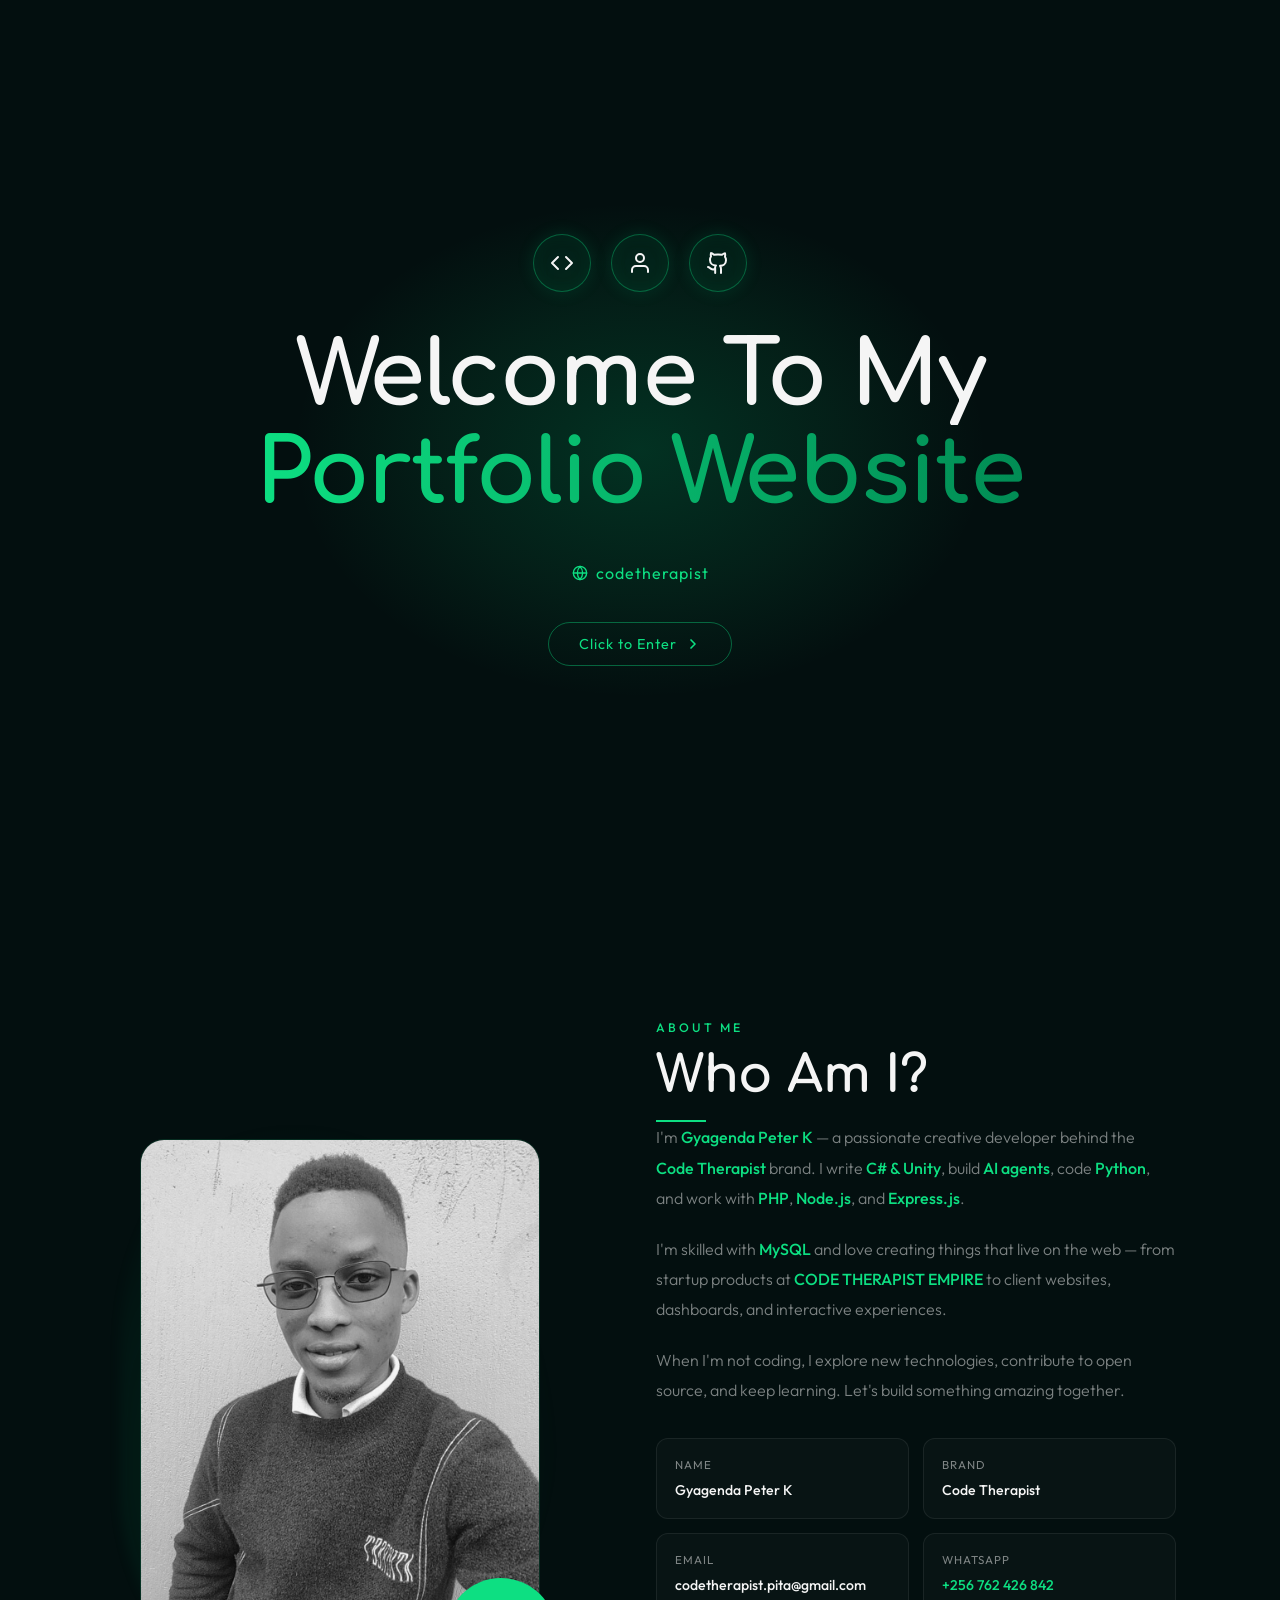
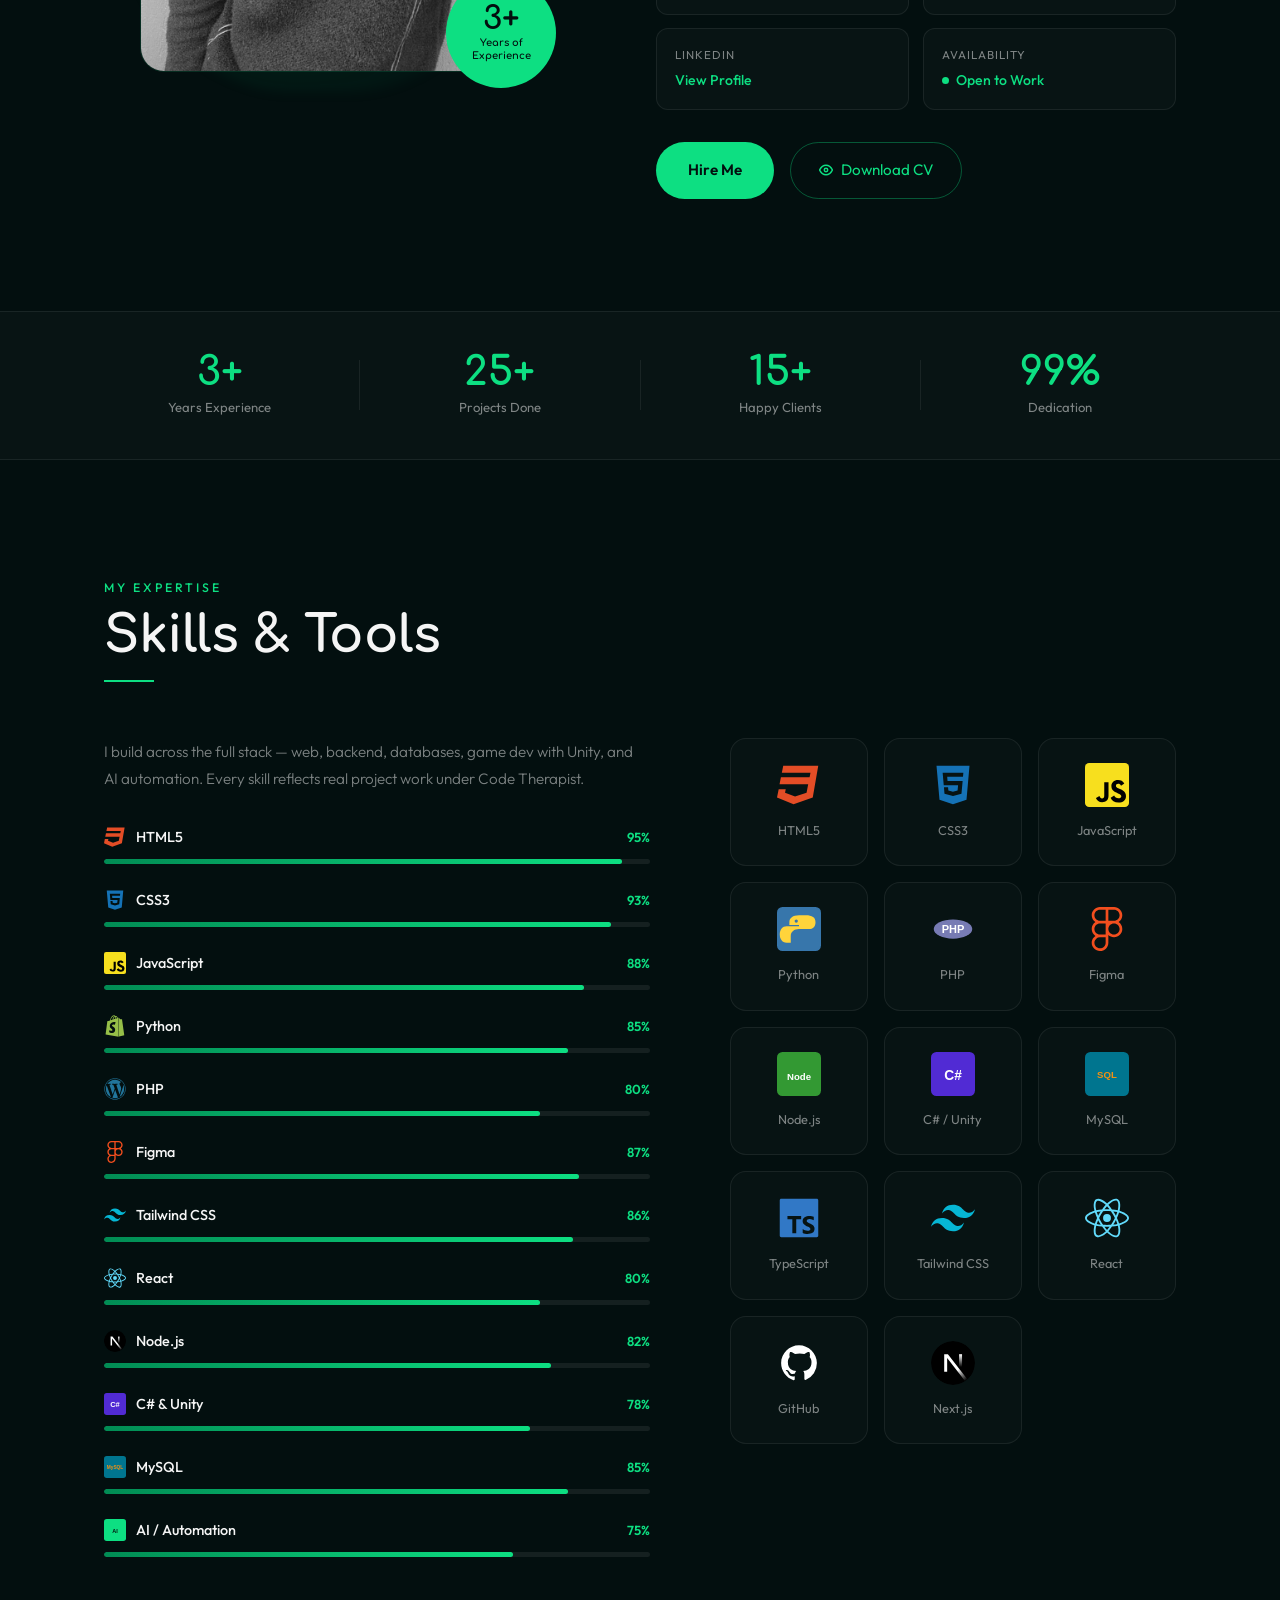
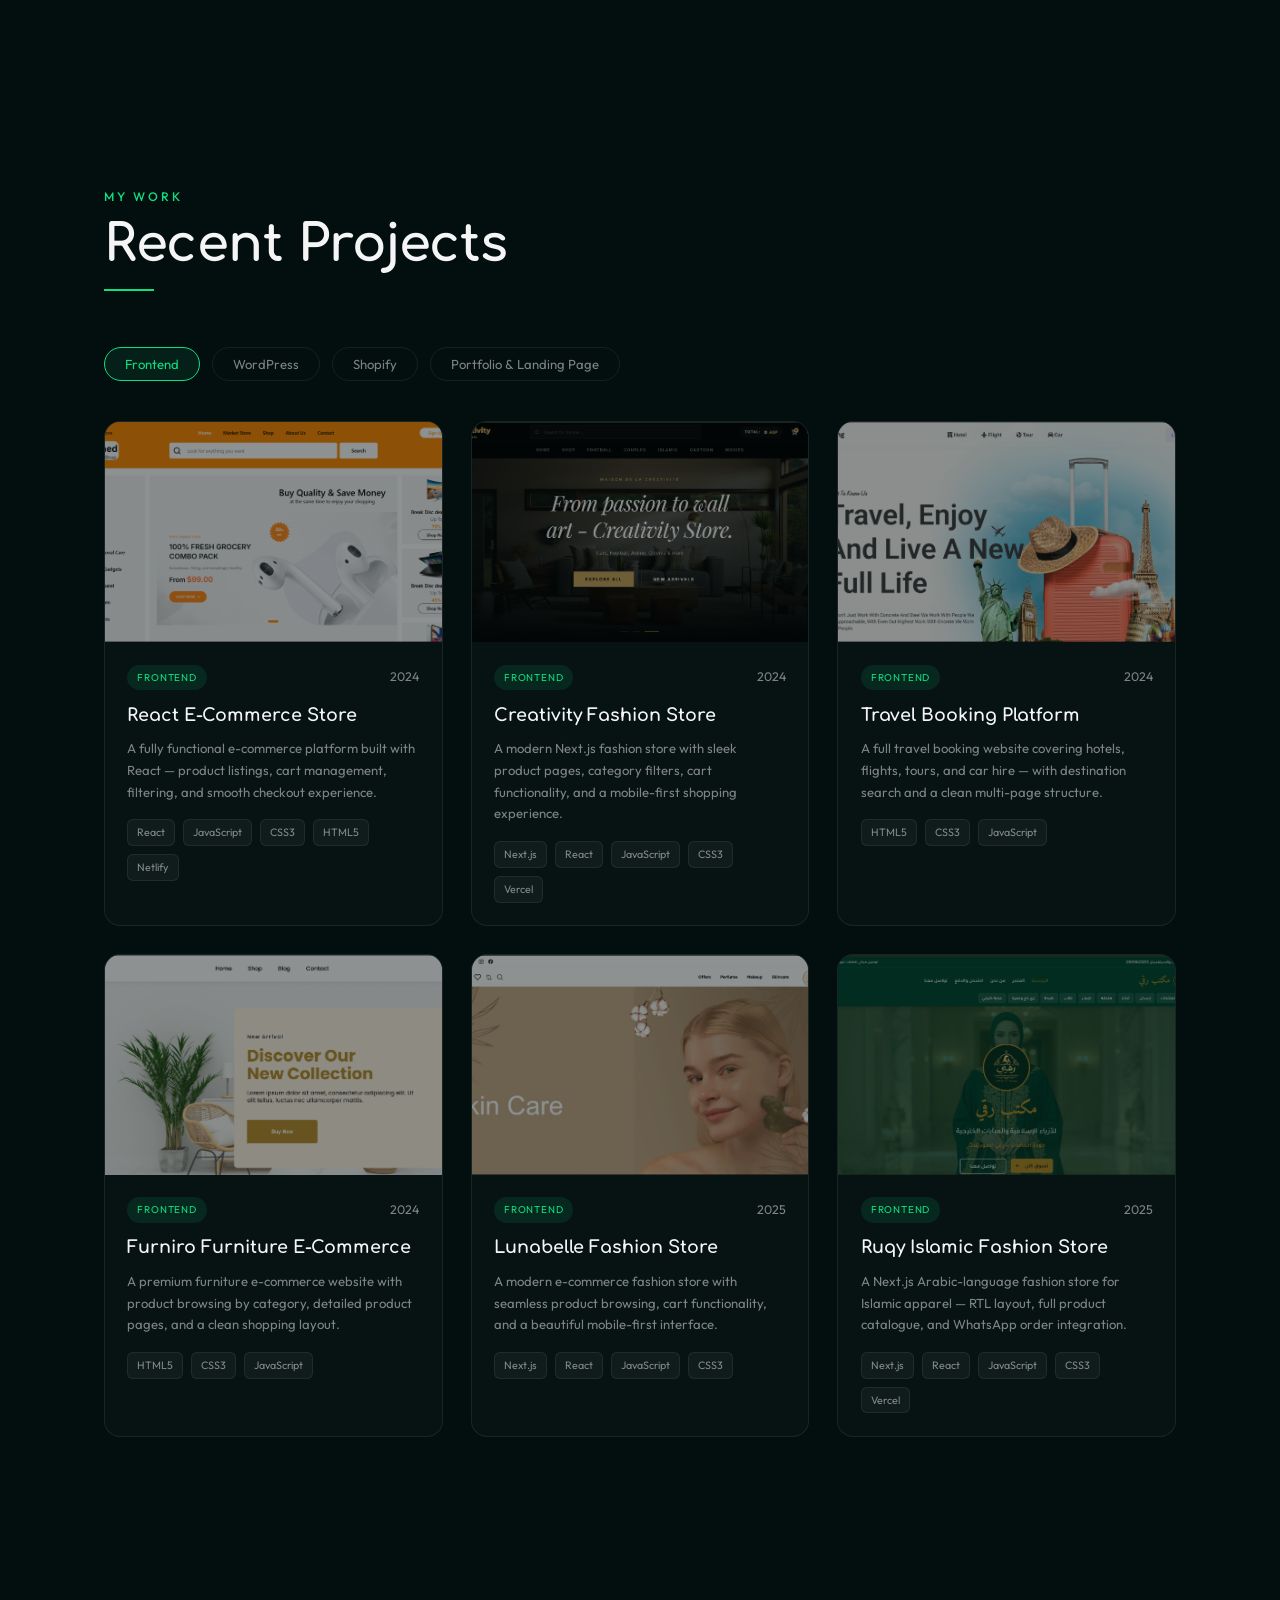
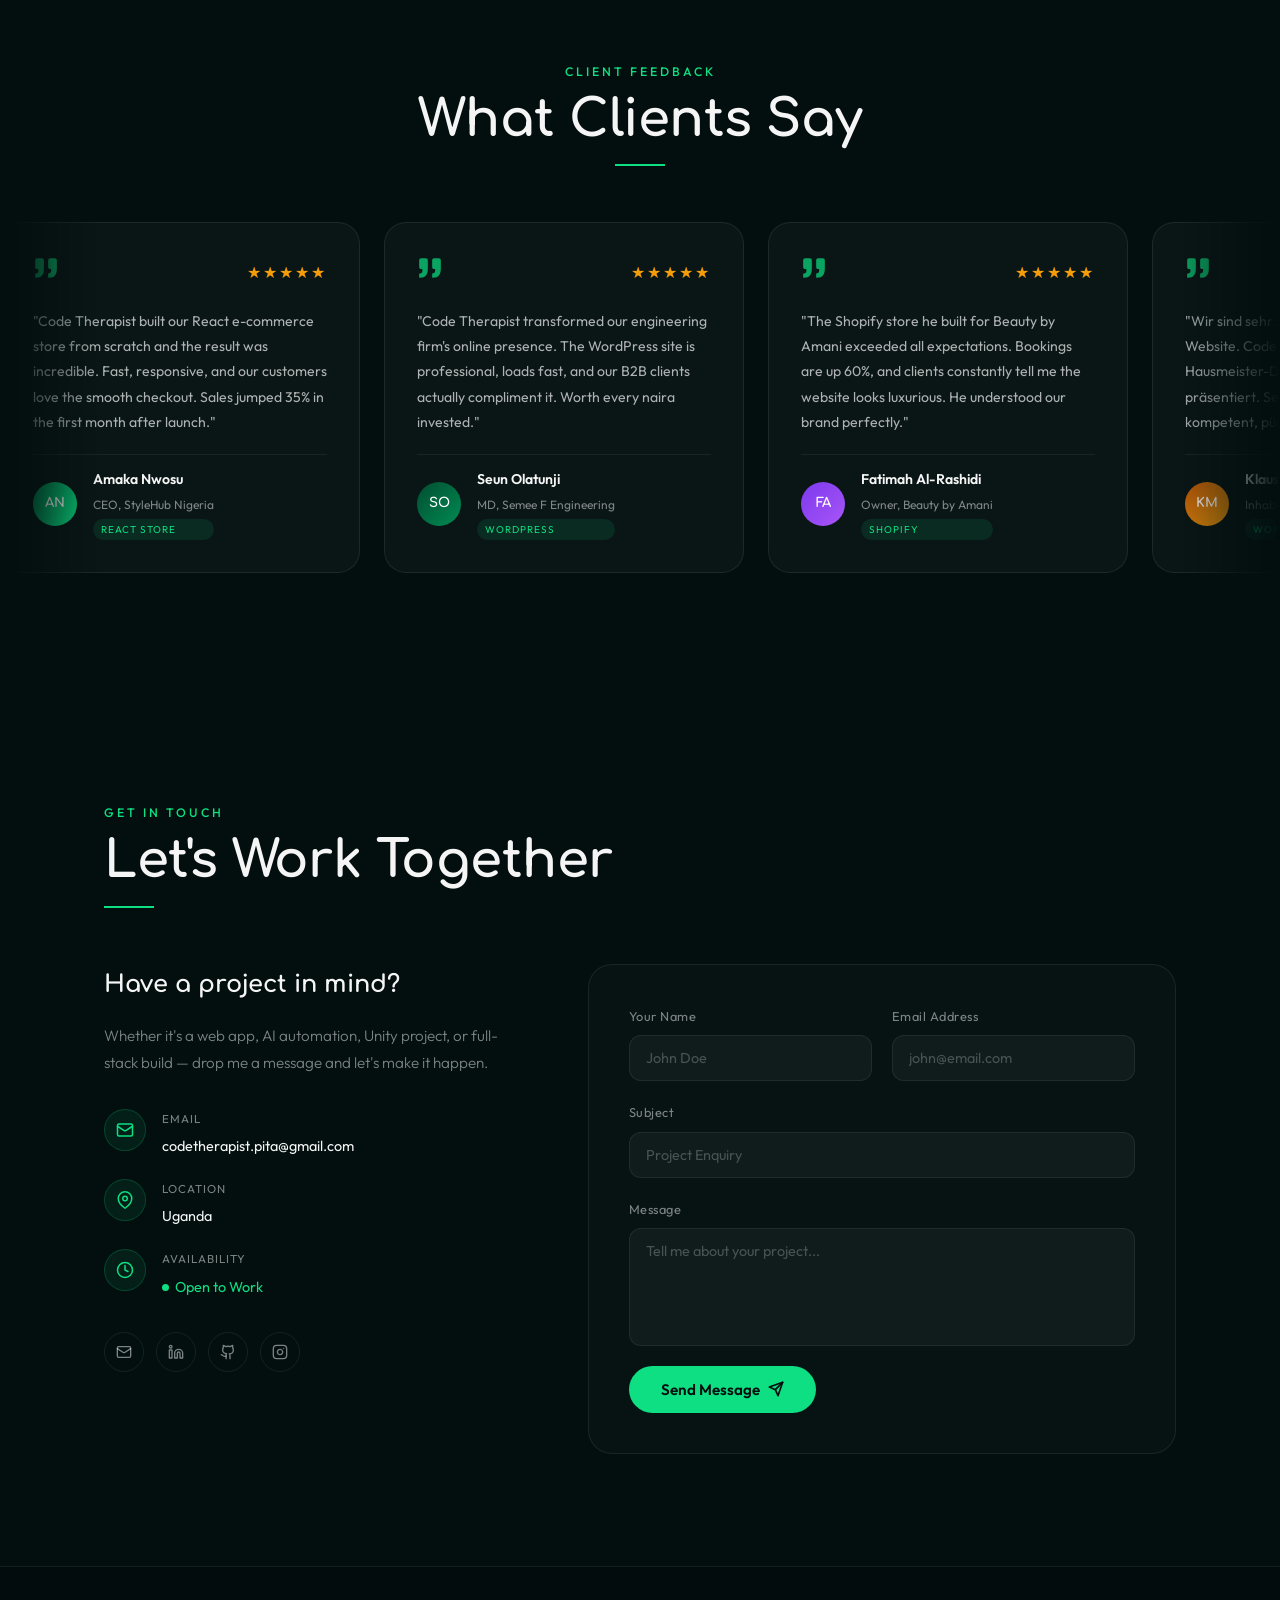
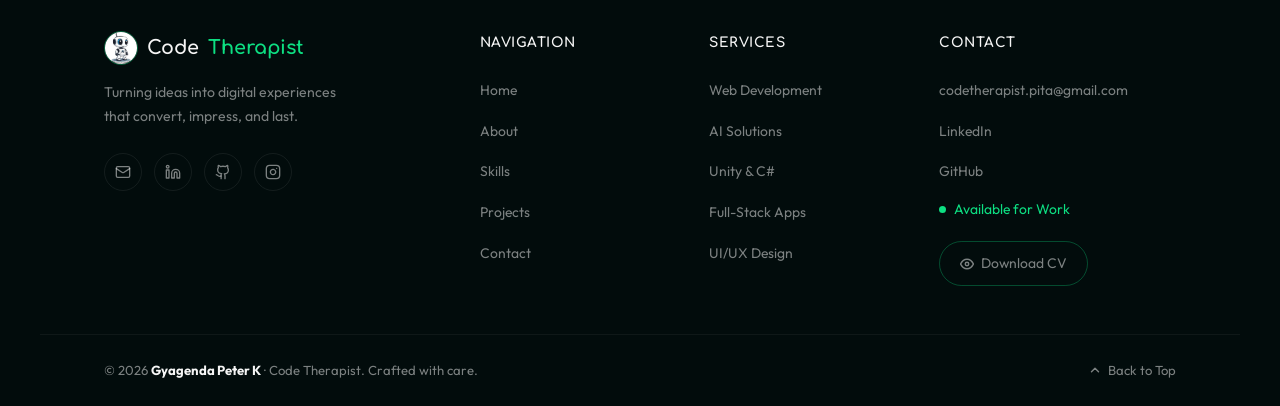
==== index.html @ 679232cd "Rebrand portfolio to Code Therapist and add CV, README, screenshots. Personal site for Gyagenda Pete" ====
<!DOCTYPE html>
<html lang="en">
<head>
  <meta charset="UTF-8" />
  <meta name="viewport" content="width=device-width, initial-scale=1.0" />
  <title>Gyagenda Peter K | Code Therapist — Creative Developer</title>
  <link rel="preconnect" href="https://fonts.googleapis.com" />
  <link rel="preconnect" href="https://fonts.gstatic.com" crossorigin />
  <link href="https://fonts.googleapis.com/css2?family=Comfortaa:wght@400;600;700&family=Outfit:wght@300;400;500;600;700&display=swap" rel="stylesheet" />
  <link rel="stylesheet" href="style.css" />
  <link rel="icon" type="image/png" href="Portfolio Picture/logo.png" />
  <link rel="apple-touch-icon" href="Portfolio Picture/logo.png" />
</head>
<body>

  <!-- WELCOME SCREEN -->
  <div id="welcomeScreen">
    <!-- radial glow bg -->
    <div class="wc-glow"></div>

    <!-- 3 circle icons -->
    <div class="wc-icons">
      <div class="wc-icon-circle" style="animation-delay:0.05s">
        <svg width="24" height="24" viewBox="0 0 24 24" fill="none" stroke="currentColor" stroke-width="2" stroke-linecap="round" stroke-linejoin="round"><polyline points="16 18 22 12 16 6"/><polyline points="8 6 2 12 8 18"/></svg>
      </div>
      <div class="wc-icon-circle" style="animation-delay:0.15s">
        <svg width="24" height="24" viewBox="0 0 24 24" fill="none" stroke="currentColor" stroke-width="2" stroke-linecap="round" stroke-linejoin="round"><path d="M20 21v-2a4 4 0 0 0-4-4H8a4 4 0 0 0-4 4v2"/><circle cx="12" cy="7" r="4"/></svg>
      </div>
      <div class="wc-icon-circle" style="animation-delay:0.25s">
        <svg width="24" height="24" viewBox="0 0 24 24" fill="none" stroke="currentColor" stroke-width="2" stroke-linecap="round" stroke-linejoin="round"><path d="M15 22v-4a4.8 4.8 0 0 0-1-3.2c3 0 6-2 6-5.5.08-1.25-.27-2.48-1-3.5.28-1.15.28-2.35 0-3.5 0 0-1 0-3 1.5-2.64-.5-5.36-.5-8 0C6 2 5 2 5 2c-.3 1.15-.3 2.35 0 3.5A5.4 5.4 0 0 0 4 9c0 3.5 3 5.5 6 5.5-.39.49-.68 1.05-.85 1.65S9.1 17.13 9.18 18v4"/><path d="M9 18c-4.51 2-5-2-7-2"/></svg>
      </div>
    </div>

    <!-- main text -->
    <div class="wc-text">
      <div class="wc-line-wrap"><h1 class="wc-top" style="animation-delay:0.3s">Welcome To My</h1></div>
      <div class="wc-line-wrap"><h1 class="wc-bottom" style="animation-delay:0.45s">Portfolio Website</h1></div>
    </div>

    <!-- link -->
    <div class="wc-link-wrap" style="animation-delay:0.6s">
      <svg width="16" height="16" viewBox="0 0 24 24" fill="none" stroke="currentColor" stroke-width="2" stroke-linecap="round" stroke-linejoin="round"><circle cx="12" cy="12" r="10"/><line x1="2" y1="12" x2="22" y2="12"/><path d="M12 2a15.3 15.3 0 0 1 4 10 15.3 15.3 0 0 1-4 10 15.3 15.3 0 0 1-4-10 15.3 15.3 0 0 1 4-10z"/></svg>
      <span>codetherapist</span>
    </div>

    <!-- click to enter -->
    <button class="wc-enter" id="wcEnter" style="animation-delay:0.75s">
      Click to Enter
      <svg width="16" height="16" viewBox="0 0 24 24" fill="none" stroke="currentColor" stroke-width="2.5" stroke-linecap="round" stroke-linejoin="round"><polyline points="9 18 15 12 9 6"/></svg>
    </button>
  </div>

  <div id="cursor"></div>
  <div id="cursor-trail"></div>

  <!-- PRELOADER -->
  <div id="preloader">
    <div class="pre-logo">Code Therapist<span>.</span></div>
    <div class="pre-bar"><div class="pre-fill"></div></div>
  </div>

  <!-- NAV -->
  <header id="header">
    <nav class="nav-inner">
      <button type="button" class="nav-logo" onclick="window.scrollTo({top:0,behavior:'smooth'})">
        <img src="Portfolio Picture/logo.png" alt="Code Therapist" class="logo-img" />
        Code<span> Therapist</span>
      </button>

      <ul class="nav-menu" id="navMenu">
        <li><a href="#home"     class="nav-link">Home</a></li>
        <li><a href="#about"    class="nav-link">About</a></li>
        <li><a href="#skills"   class="nav-link">Skills</a></li>
        <li><a href="#projects" class="nav-link">Projects</a></li>
        <li><a href="#testimonials" class="nav-link">Testimonials</a></li>
        <li><a href="#contact"  class="nav-link">Contact</a></li>
      </ul>

      <a href="cv.html?download=1" target="_blank" rel="noopener" class="nav-cv-btn">
        <svg width="14" height="14" viewBox="0 0 24 24" fill="none" stroke="currentColor" stroke-width="2.5" stroke-linecap="round" stroke-linejoin="round"><path d="M1 12s4-8 11-8 11 8 11 8-4 8-11 8-11-8-11-8z"/><circle cx="12" cy="12" r="3"/></svg>
        Download CV
      </a>

      <button class="theme-toggle" id="themeToggle" aria-label="Toggle theme">
        <svg class="icon-moon" width="18" height="18" viewBox="0 0 24 24" fill="none" stroke="currentColor" stroke-width="2" stroke-linecap="round" stroke-linejoin="round"><path d="M21 12.79A9 9 0 1 1 11.21 3 7 7 0 0 0 21 12.79z"/></svg>
        <svg class="icon-sun" width="18" height="18" viewBox="0 0 24 24" fill="none" stroke="currentColor" stroke-width="2" stroke-linecap="round" stroke-linejoin="round"><circle cx="12" cy="12" r="5"/><line x1="12" y1="1" x2="12" y2="3"/><line x1="12" y1="21" x2="12" y2="23"/><line x1="4.22" y1="4.22" x2="5.64" y2="5.64"/><line x1="18.36" y1="18.36" x2="19.78" y2="19.78"/><line x1="1" y1="12" x2="3" y2="12"/><line x1="21" y1="12" x2="23" y2="12"/><line x1="4.22" y1="19.78" x2="5.64" y2="18.36"/><line x1="18.36" y1="5.64" x2="19.78" y2="4.22"/></svg>
      </button>
      <button class="hamburger" id="hamburger" aria-label="Menu">
        <span></span><span></span><span></span>
      </button>
    </nav>
    <div class="nav-overlay" id="navOverlay"></div>
  </header>

  <!-- HOME / HERO -->
  <section id="home" class="hero-section">
    <div class="hero-content">
      <div class="hero-text">
        <p class="hero-greeting">Hello, I'm</p>
        <h1 class="hero-name">Gyagenda Peter K</h1>
        <div class="hero-role-wrap">
          <span class="hero-role-prefix">I'm a </span>
          <span class="hero-typed" id="typed"></span><span class="blink"></span>
        </div>
        <p class="hero-desc">
          I craft beautiful digital experiences and bring ideas to life — from <strong>C# &amp; Unity</strong> and <strong>AI agents</strong> to <strong>Python</strong>, <strong>PHP</strong>, <strong>Node.js</strong>, and modern <strong>web</strong> interfaces.
        </p>
        <div class="hero-actions">
          <a href="#projects" class="btn-primary">View My Work</a>
          <a href="https://wa.me/256762426842?text=Hi%20Gyagenda%20Peter%20K%2C%20I%20want%20to%20hire%20you" target="_blank" rel="noopener" target="_blank" rel="noopener" class="btn-secondary">Hire Me</a>
        </div>
        <div class="hero-socials">
          <a href="mailto:codetherapist.pita@gmail.com" class="hero-social-link" title="Email">
            <svg width="18" height="18" viewBox="0 0 24 24" fill="none" stroke="currentColor" stroke-width="2" stroke-linecap="round" stroke-linejoin="round"><rect x="2" y="4" width="20" height="16" rx="2"/><path d="m22 7-8.97 5.7a1.94 1.94 0 0 1-2.06 0L2 7"/></svg>
          </a>
          <a href="https://www.linkedin.com/in/code-therapist-1142243b5/" target="_blank" rel="noopener" class="hero-social-link" title="LinkedIn">
            <svg width="18" height="18" viewBox="0 0 24 24" fill="none" stroke="currentColor" stroke-width="2" stroke-linecap="round" stroke-linejoin="round"><path d="M16 8a6 6 0 0 1 6 6v7h-4v-7a2 2 0 0 0-2-2 2 2 0 0 0-2 2v7h-4v-7a6 6 0 0 1 6-6z"/><rect x="2" y="9" width="4" height="12"/><circle cx="4" cy="4" r="2"/></svg>
          </a>
          <a href="https://github.com/codetherapistpita-oss" target="_blank" rel="noopener" class="hero-social-link" title="GitHub">
            <svg width="18" height="18" viewBox="0 0 24 24" fill="none" stroke="currentColor" stroke-width="2" stroke-linecap="round" stroke-linejoin="round"><path d="M15 22v-4a4.8 4.8 0 0 0-1-3.2c3 0 6-2 6-5.5.08-1.25-.27-2.48-1-3.5.28-1.15.28-2.35 0-3.5 0 0-1 0-3 1.5-2.64-.5-5.36-.5-8 0C6 2 5 2 5 2c-.3 1.15-.3 2.35 0 3.5A5.4 5.4 0 0 0 4 9c0 3.5 3 5.5 6 5.5-.39.49-.68 1.05-.85 1.65S9.1 17.13 9.18 18v4"/><path d="M9 18c-4.51 2-5-2-7-2"/></svg>
          </a>
          <a href="https://x.com/1codetherapist" target="_blank" rel="noopener" class="hero-social-link" title="X">
            <svg width="18" height="18" viewBox="0 0 24 24" fill="none" stroke="currentColor" stroke-width="2" stroke-linecap="round" stroke-linejoin="round"><rect x="2" y="2" width="20" height="20" rx="5" ry="5"/><path d="M16 11.37A4 4 0 1 1 12.63 8 4 4 0 0 1 16 11.37z"/><line x1="17.5" y1="6.5" x2="17.51" y2="6.5"/></svg>
          </a>
        </div>
      </div>

      <div class="hero-image-wrap">
        <!-- animated blob rings -->
        <div class="blob-ring ring-1"></div>
        <div class="blob-ring ring-2"></div>
        <div class="blob-ring ring-3"></div>
        <!-- blob glow behind photo -->
        <div class="hero-blob"></div>
        <!-- actual photo inside blob shape -->
        <div class="hero-photo-frame">
          <img src="Portfolio Picture/gyagenda-hero.jpeg" alt="Gyagenda Peter K" class="hero-photo" />
        </div>
        <!-- floating chips -->
        <div class="float-chip chip-top">
          <span class="chip-dot"></span>Available for work
        </div>
        <div class="float-chip chip-bottom">
          <span class="chip-icon">⚡</span>3+ Years Exp.
        </div>
      </div>
    </div>

    <!-- scroll indicator -->
    <a href="#about" class="scroll-down">
      <div class="scroll-mouse"><div class="scroll-wheel"></div></div>
      <span>Scroll Down</span>
    </a>
  </section>

  <!-- ABOUT -->
  <section id="about" class="section">
    <div class="container">
      <div class="about-grid">
        <div class="about-img-col reveal-left">
          <div class="about-img-wrap">
            <div class="about-blob"></div>
            <img src="Portfolio Picture/gyagenda-about.jpeg" alt="Gyagenda Peter K" class="about-img" />
            <div class="about-exp-badge">
              <span class="exp-num">3+</span>
              <span class="exp-label">Years of<br>Experience</span>
            </div>
          </div>
        </div>

        <div class="about-text-col reveal-right">
          <p class="sec-tag">About Me</p>
          <h2 class="sec-title">Who Am I?</h2>
          <div class="sec-line"></div>
          <p class="about-p">I'm <strong>Gyagenda Peter K</strong> — a passionate creative developer behind the <strong>Code Therapist</strong> brand. I write <strong>C# &amp; Unity</strong>, build <strong>AI agents</strong>, code <strong>Python</strong>, and work with <strong>PHP</strong>, <strong>Node.js</strong>, and <strong>Express.js</strong>.</p>
          <p class="about-p">I'm skilled with <strong>MySQL</strong> and love creating things that live on the web — from startup products at <strong>CODE THERAPIST EMPIRE</strong> to client websites, dashboards, and interactive experiences.</p>
          <p class="about-p">When I'm not coding, I explore new technologies, contribute to open source, and keep learning. Let's build something amazing together.</p>

          <div class="about-info-grid">
            <div class="info-item"><span class="info-label">Name</span><span class="info-val">Gyagenda Peter K</span></div>
            <div class="info-item"><span class="info-label">Brand</span><span class="info-val">Code Therapist</span></div>
            <div class="info-item"><span class="info-label">Email</span><span class="info-val">codetherapist.pita@gmail.com</span></div>
            <div class="info-item"><span class="info-label">WhatsApp</span><span class="info-val"><a href="https://wa.me/256762426842" target="_blank" rel="noopener" style="color:var(--accent);text-decoration:none">+256 762 426 842</a></span></div>
            <div class="info-item"><span class="info-label">LinkedIn</span><span class="info-val"><a href="https://www.linkedin.com/in/code-therapist-1142243b5/" target="_blank" rel="noopener" style="color:var(--accent);text-decoration:none">View Profile</a></span></div>
            <div class="info-item"><span class="info-label">Availability</span><span class="info-val avail"><span class="avail-dot"></span>Open to Work</span></div>
          </div>

          <div class="about-btns">
            <a href="https://wa.me/256762426842?text=Hi%20Gyagenda%20Peter%20K%2C%20I%20want%20to%20hire%20you" target="_blank" rel="noopener" target="_blank" rel="noopener" class="btn-primary">Hire Me</a>
            <a href="cv.html?download=1" target="_blank" rel="noopener" class="btn-cv">
              <svg width="14" height="14" viewBox="0 0 24 24" fill="none" stroke="currentColor" stroke-width="2.5" stroke-linecap="round" stroke-linejoin="round"><path d="M1 12s4-8 11-8 11 8 11 8-4 8-11 8-11-8-11-8z"/><circle cx="12" cy="12" r="3"/></svg>
              Download CV
            </a>
          </div>
        </div>
      </div>
    </div>
  </section>

  <!-- STATS -->
  <div class="stats-bar">
    <div class="container stats-inner">
      <div class="stat-item"><span class="stat-num" data-target="3"  data-suffix="+">0+</span><span class="stat-lbl">Years Experience</span></div>
      <div class="stat-sep"></div>
      <div class="stat-item"><span class="stat-num" data-target="25" data-suffix="+">0+</span><span class="stat-lbl">Projects Done</span></div>
      <div class="stat-sep"></div>
      <div class="stat-item"><span class="stat-num" data-target="15" data-suffix="+">0+</span><span class="stat-lbl">Happy Clients</span></div>
      <div class="stat-sep"></div>
      <div class="stat-item"><span class="stat-num" data-target="100" data-suffix="%">0%</span><span class="stat-lbl">Dedication</span></div>
    </div>
  </div>

  <!-- SKILLS -->
  <section id="skills" class="section">
    <div class="container">
      <div class="sec-head reveal">
        <p class="sec-tag">My Expertise</p>
        <h2 class="sec-title">Skills &amp; Tools</h2>
        <div class="sec-line"></div>
      </div>

      <div class="skills-wrap">

        <!-- LEFT: skill bars with real brand logos -->
        <div class="skills-left reveal-left">
          <p class="skills-about">I build across the full stack — web, backend, databases, game dev with Unity, and AI automation. Every skill reflects real project work under Code Therapist.</p>
          <div class="skill-list">

            <!-- HTML5 -->
            <div class="skill-row reveal" data-delay="0">
              <div class="skill-info">
                <span class="skill-name-wrap">
                  <svg class="skill-ico" xmlns="http://www.w3.org/2000/svg" viewBox="0 0 512 512"><path fill="#E44D26" d="M480 32l-64 368-223.3 80-192.7-80 19.6-94.8 82 0-8 40.6 116.4 44.4 134.1-44.4 18.8-97.1-333.4 0 16-82 333.7 0 10.5-52.7-333.4 0 16.3-82 407.4 0z"/></svg>
                  HTML5
                </span>
                <span class="skill-pct">95%</span>
              </div>
              <div class="skill-track"><div class="skill-fill" data-w="95"></div></div>
            </div>

            <!-- CSS3 -->
            <div class="skill-row reveal" data-delay="80">
              <div class="skill-info">
                <span class="skill-name-wrap">
                  <svg class="skill-ico" xmlns="http://www.w3.org/2000/svg" viewBox="0 0 384 512"><path fill="#1572B6" d="M0 32L34.9 427.8 191.5 480 349.1 427.8 384 32 0 32zM308.2 159.9l-183.8 0 4.1 49.4 175.6 0-13.6 148.4-97.9 27 0 .3-1.1 0-98.7-27.3-6-75.8 47.7 0 3.5 38.1 53.5 14.5 53.7-14.5 6-62.2-166.9 0-12.8-145.6 241.1 0-4.4 47.7z"/></svg>
                  CSS3
                </span>
                <span class="skill-pct">93%</span>
              </div>
              <div class="skill-track"><div class="skill-fill" data-w="93"></div></div>
            </div>

            <!-- JavaScript -->
            <div class="skill-row reveal" data-delay="160">
              <div class="skill-info">
                <span class="skill-name-wrap">
                  <svg class="skill-ico" viewBox="0 0 32 32" xmlns="http://www.w3.org/2000/svg"><rect width="32" height="32" rx="3" fill="#F7DF1E"/><path d="M8 25.5l2.5-1.5c.5 1 .9 1.8 1.9 1.8 1 0 1.6-.4 1.6-1.9V14h3.1v9.9c0 3.2-1.8 4.6-4.6 4.6-2.4 0-3.8-1.3-4.5-2.9zm10.7-.3l2.5-1.5c.7 1.2 1.5 2 3.1 2 1.3 0 2.1-.6 2.1-1.5 0-1.1-.9-1.5-2.4-2.1l-.8-.4c-2.4-1-4-2.3-4-5 0-2.5 1.9-4.4 4.8-4.4 2.1 0 3.6.7 4.6 2.6l-2.4 1.6c-.5-1-1.1-1.4-2.1-1.4-1 0-1.6.6-1.6 1.4 0 1 .6 1.4 2.1 2l.8.4c2.8 1.2 4.4 2.4 4.4 5.2 0 3-2.3 4.7-5.4 4.7-3 0-5-1.4-5.7-3.3z" fill="#000"/></svg>
                  JavaScript
                </span>
                <span class="skill-pct">88%</span>
              </div>
              <div class="skill-track"><div class="skill-fill" data-w="88"></div></div>
            </div>

            <!-- Python -->
            <div class="skill-row reveal" data-delay="240">
              <div class="skill-info">
                <span class="skill-name-wrap">
                  <svg class="skill-ico" xmlns="http://www.w3.org/2000/svg" viewBox="0 0 448 512"><path fill="#96BF48" d="M388.5 104.1c-.2-1.1-.7-2.1-1.5-2.8s-1.8-1.2-2.9-1.2c-2 0-37.2-.8-37.2-.8s-21.6-20.8-29.6-28.8l0 432.7 125.7-31.2s-54-365.5-54.4-367.9zM288.9 70.5c-1.9-6.1-4.3-11.9-7.2-17.6-10.4-20-26-30.9-44.4-30.9-1.3 0-2.7 .1-4 .4-.4-.8-1.2-1.2-1.6-2-8-8.8-18.4-12.8-30.8-12.4-24 .8-48 18-67.2 48.8-13.6 21.6-24 48.8-26.8 70.1-27.6 8.4-46.8 14.4-47.2 14.8-14 4.4-14.4 4.8-16 18-1.2 10-38 291.8-38 291.8l302.6 52.5 0-438.3c-1.5 .1-2.9 .2-4.4 .4 0 0-5.6 1.6-14.8 4.4zM233.6 87.7c-16 4.8-33.6 10.4-50.8 15.6 4.8-18.8 14.4-37.6 25.6-50 4.4-4.4 10.4-9.6 17.2-12.8 6.8 14.4 8.4 34 8 47.2zM200.8 24.4c5-.2 10 1.1 14.4 3.6-6.4 3.2-12.8 8.4-18.8 14.4-15.2 16.4-26.8 42-31.6 66.5-14.4 4.4-28.8 8.8-42 12.8 8.8-38.4 41.2-96.4 78-97.2zM154.4 244.6c1.6 25.6 69.2 31.2 73.2 91.7 2.8 47.6-25.2 80.1-65.6 82.5-48.8 3.2-75.6-25.6-75.6-25.6l10.4-44s26.8 20.4 48.4 18.8c14-.8 19.2-12.4 18.8-20.4-2-33.6-57.2-31.6-60.8-86.9-3.2-46.4 27.2-93.3 94.5-97.7 26-1.6 39.2 4.8 39.2 4.8l-15.2 57.6s-17.2-8-37.6-6.4c-29.6 2-30 20.8-29.6 25.6zM249.6 82.9c0-12-1.6-29.2-7.2-43.6 18.4 3.6 27.2 24 31.2 36.4-7.2 2-15.2 4.4-24 7.2z"/></svg>
                  Python
                </span>
                <span class="skill-pct">85%</span>
              </div>
              <div class="skill-track"><div class="skill-fill" data-w="85"></div></div>
            </div>

            <!-- PHP -->
            <div class="skill-row reveal" data-delay="320">
              <div class="skill-info">
                <span class="skill-name-wrap">
                  <svg class="skill-ico" xmlns="http://www.w3.org/2000/svg" viewBox="0 0 512 512"><path fill="#21759B" d="M61.7 169.4l101.5 278c-71-34.4-119.9-107.2-119.9-191.4 0-30.9 6.6-60.1 18.4-86.6zm337.9 75.9c0-26.3-9.4-44.5-17.5-58.7-10.8-17.5-20.9-32.4-20.9-49.9 0-19.6 14.8-37.8 35.7-37.8 .9 0 1.8 .1 2.8 .2-37.9-34.7-88.3-55.9-143.7-55.9-74.3 0-139.7 38.1-177.8 95.9 5 .2 9.7 .3 13.7 .3 22.2 0 56.7-2.7 56.7-2.7 11.5-.7 12.8 16.2 1.4 17.5 0 0-11.5 1.3-24.3 2l77.5 230.4 46.6-139.6-33.1-90.8c-11.5-.7-22.3-2-22.3-2-11.5-.7-10.1-18.2 1.3-17.5 0 0 35.1 2.7 56 2.7 22.2 0 56.7-2.7 56.7-2.7 11.5-.7 12.8 16.2 1.4 17.5 0 0-11.5 1.3-24.3 2l76.9 228.7 21.2-70.9c9-29.4 16-50.5 16-68.7zM259.7 274.6L195.9 460.1c19.1 5.6 39.2 8.7 60.1 8.7 24.8 0 48.5-4.3 70.6-12.1-.6-.9-1.1-1.9-1.5-2.9L259.7 274.6zm183-120.7c.9 6.8 1.4 14 1.4 21.9 0 21.6-4 45.8-16.2 76.2l-65 187.9c63.3-36.9 105.8-105.4 105.8-183.9 0-37-9.4-71.8-26-102.1zM8 256a248 248 0 1 1 496 0 248 248 0 1 1 -496 0zm484.6 0a236.6 236.6 0 1 0 -473.2 0 236.6 236.6 0 1 0 473.2 0z"/></svg>
                  PHP
                </span>
                <span class="skill-pct">80%</span>
              </div>
              <div class="skill-track"><div class="skill-fill" data-w="80"></div></div>
            </div>

            <!-- Figma -->
            <div class="skill-row reveal" data-delay="400">
              <div class="skill-info">
                <span class="skill-name-wrap">
                  <svg class="skill-ico" xmlns="http://www.w3.org/2000/svg" viewBox="0 0 384 512"><path fill="#F24E1E" d="M14 95.8C14 42.9 56.9 0 109.8 0L274.2 0c52.9 0 95.8 42.9 95.8 95.8 0 33.5-17.2 63-43.2 80.1 26 17.1 43.2 46.6 43.2 80.1 0 52.9-42.9 95.8-95.8 95.8l-2.1 0c-24.8 0-47.4-9.4-64.4-24.9l0 88.3c0 53.6-44 96.8-97.4 96.8-52.8 0-96.3-42.8-96.3-95.8 0-33.5 17.2-63 43.2-80.1-26-17.1-43.2-46.6-43.2-80.1s17.2-63 43.2-80.1C31.2 158.8 14 129.3 14 95.8zm162.3 95.8l-66.5 0c-35.6 0-64.4 28.8-64.4 64.4 0 35.4 28.6 64.2 64 64.4l66.9 0 0-128.8zM207.7 256c0 35.6 28.8 64.4 64.4 64.4l2.1 0c35.6 0 64.4-28.8 64.4-64.4s-28.8-64.4-64.4-64.4l-2.1 0c-35.6 0-64.4 28.8-64.4 64.4zm-97.9 95.8l-.4 0c-35.4 .2-64 29-64 64.4s29.2 64.4 64.9 64.4c36.3 0 66-29.4 66-65.5l0-63.4-66.5 0zm0-320.4c-35.6 0-64.4 28.8-64.4 64.4s28.8 64.4 64.4 64.4l66.5 0 0-128.8-66.5 0zm97.9 128.8l66.5 0c35.6 0 64.4-28.8 64.4-64.4s-28.8-64.4-64.4-64.4l-66.5 0 0 128.8z"/></svg>
                  Figma
                </span>
                <span class="skill-pct">87%</span>
              </div>
              <div class="skill-track"><div class="skill-fill" data-w="87"></div></div>
            </div>

            <!-- Tailwind -->
            <div class="skill-row reveal" data-delay="480">
              <div class="skill-info">
                <span class="skill-name-wrap">
                  <svg class="skill-ico" xmlns="http://www.w3.org/2000/svg" viewBox="0 0 640 512"><path fill="#06B6D4" d="M320 64c-85.3 0-138.7 42.7-160 128 32-42.7 69.3-58.7 112-48 24.3 6.1 41.7 23.8 61 43.3 31.4 31.8 67.7 68.7 147 68.7 85.3 0 138.7-42.7 160-128-32 42.7-69.3 58.7-112 48-24.3-6.1-41.7-23.8-61-43.3-31.4-31.8-67.7-68.7-147-68.7zM160 256c-85.3 0-138.7 42.7-160 128 32-42.7 69.3-58.7 112-48 24.3 6.1 41.7 23.8 61 43.3 31.4 31.8 67.7 68.7 147 68.7 85.3 0 138.7-42.7 160-128-32 42.7-69.3 58.7-112 48-24.3-6.1-41.7-23.8-61-43.3-31.4-31.8-67.7-68.7-147-68.7z"/></svg>
                  Tailwind CSS
                </span>
                <span class="skill-pct">86%</span>
              </div>
              <div class="skill-track"><div class="skill-fill" data-w="86"></div></div>
            </div>

            <!-- React -->
            <div class="skill-row reveal" data-delay="560">
              <div class="skill-info">
                <span class="skill-name-wrap">
                  <svg class="skill-ico" xmlns="http://www.w3.org/2000/svg" viewBox="0 0 512 512"><path fill="#61DAFB" d="M418.2 177.2c-5.4-1.8-10.8-3.5-16.2-5.1 .9-3.7 1.7-7.4 2.5-11.1 12.3-59.6 4.2-107.5-23.1-123.3-26.3-15.1-69.2 .6-112.6 38.4-4.3 3.7-8.5 7.6-12.5 11.5-2.7-2.6-5.5-5.2-8.3-7.7-45.5-40.4-91.1-57.4-118.4-41.5-26.2 15.2-34 60.3-23 116.7 1.1 5.6 2.3 11.1 3.7 16.7-6.4 1.8-12.7 3.8-18.6 5.9-53.4 18.5-91.7 47.7-91.7 77.9 0 31.2 40.8 62.5 96.3 81.5 4.5 1.5 9 3 13.6 4.3-1.5 6-2.8 11.9-4 18-10.5 55.5-2.3 99.5 23.9 114.6 27 15.6 72.4-.4 116.6-39.1 3.5-3.1 7-6.3 10.5-9.7 4.4 4.3 9 8.4 13.6 12.4 42.8 36.8 85.1 51.7 111.2 36.6 27-15.6 35.8-62.9 24.4-120.5-.9-4.4-1.9-8.9-3-13.5 3.2-.9 6.3-1.9 9.4-2.9 57.7-19.1 99.5-50 99.5-81.7 0-30.3-39.4-59.7-93.8-78.4zM282.9 92.3c37.2-32.4 71.9-45.1 87.7-36 16.9 9.7 23.4 48.9 12.8 100.4-.7 3.4-1.4 6.7-2.3 10-22.2-5-44.7-8.6-67.3-10.6-13-18.6-27.2-36.4-42.6-53.1 3.9-3.7 7.7-7.2 11.7-10.7zM167.2 307.5c5.1 8.7 10.3 17.4 15.8 25.9-15.6-1.7-31.1-4.2-46.4-7.5 4.4-14.4 9.9-29.3 16.3-44.5 4.6 8.8 9.3 17.5 14.3 26.1zM136.9 187.2c14.4-3.2 29.7-5.8 45.6-7.8-5.3 8.3-10.5 16.8-15.4 25.4-4.9 8.5-9.7 17.2-14.2 26-6.3-14.9-11.6-29.5-16-43.6zm27.4 68.9c6.6-13.8 13.8-27.3 21.4-40.6s15.8-26.2 24.4-38.9c15-1.1 30.3-1.7 45.9-1.7s31 .6 45.9 1.7c8.5 12.6 16.6 25.5 24.3 38.7s14.9 26.7 21.7 40.4c-6.7 13.8-13.9 27.4-21.6 40.8-7.6 13.3-15.7 26.2-24.2 39-14.9 1.1-30.4 1.6-46.1 1.6s-30.9-.5-45.6-1.4c-8.7-12.7-16.9-25.7-24.6-39s-14.8-26.8-21.5-40.6zm180.6 51.2c5.1-8.8 9.9-17.7 14.6-26.7 6.4 14.5 12 29.2 16.9 44.3-15.5 3.5-31.2 6.2-47 8 5.4-8.4 10.5-17 15.5-25.6zm14.4-76.5c-4.7-8.8-9.5-17.6-14.5-26.2-4.9-8.5-10-16.9-15.3-25.2 16.1 2 31.5 4.7 45.9 8-4.6 14.8-10 29.2-16.1 43.4zM256.2 118.3c10.5 11.4 20.4 23.4 29.6 35.8-19.8-.9-39.7-.9-59.5 0 9.8-12.9 19.9-24.9 29.9-35.8zM140.2 57c16.8-9.8 54.1 4.2 93.4 39 2.5 2.2 5 4.6 7.6 7-15.5 16.7-29.8 34.5-42.9 53.1-22.6 2-45 5.5-67.2 10.4-1.3-5.1-2.4-10.3-3.5-15.5-9.4-48.4-3.2-84.9 12.6-94zM115.7 320.6c-4.2-1.2-8.3-2.5-12.4-3.9-21.3-6.7-45.5-17.3-63-31.2-10.1-7-16.9-17.8-18.8-29.9 0-18.3 31.6-41.7 77.2-57.6 5.7-2 11.5-3.8 17.3-5.5 6.8 21.7 15 43 24.5 63.6-9.6 20.9-17.9 42.5-24.8 64.5zm116.6 98c-16.5 15.1-35.6 27.1-56.4 35.3-11.1 5.3-23.9 5.8-35.3 1.3-15.9-9.2-22.5-44.5-13.5-92 1.1-5.6 2.3-11.2 3.7-16.7 22.4 4.8 45 8.1 67.9 9.8 13.2 18.7 27.7 36.6 43.2 53.4-3.2 3.1-6.4 6.1-9.6 8.9zm24.5-24.3c-10.2-11-20.4-23.2-30.3-36.3 9.6 .4 19.5 .6 29.5 .6 10.3 0 20.4-.2 30.4-.7-9.2 12.7-19.1 24.8-29.6 36.4zm130.7 30c-.9 12.2-6.9 23.6-16.5 31.3-15.9 9.2-49.8-2.8-86.4-34.2-4.2-3.6-8.4-7.5-12.7-11.5 15.3-16.9 29.4-34.8 42.2-53.6 22.9-1.9 45.7-5.4 68.2-10.5 1 4.1 1.9 8.2 2.7 12.2 4.9 21.6 5.7 44.1 2.5 66.3zm18.2-107.5c-2.8 .9-5.6 1.8-8.5 2.6-7-21.8-15.6-43.1-25.5-63.8 9.6-20.4 17.7-41.4 24.5-62.9 5.2 1.5 10.2 3.1 15 4.7 46.6 16 79.3 39.8 79.3 58 0 19.6-34.9 44.9-84.8 61.4zM256 301.8a45.8 45.8 0 1 0 0-91.6 45.8 45.8 0 1 0 0 91.6z"/></svg>
                  React
                </span>
                <span class="skill-pct">80%</span>
              </div>
              <div class="skill-track"><div class="skill-fill" data-w="80"></div></div>
            </div>
            <!-- Next.js -->
            <div class="skill-row reveal" data-delay="640">
              <div class="skill-info">
                <span class="skill-name-wrap">
                  <svg class="skill-ico" viewBox="0 0 180 180" fill="none" xmlns="http://www.w3.org/2000/svg">
                  <mask id="nxm1" style="mask-type:alpha" maskUnits="userSpaceOnUse" x="0" y="0" width="180" height="180"><circle cx="90" cy="90" r="90" fill="black"/></mask>
                  <g mask="url(#nxm1)">
                    <circle cx="90" cy="90" r="90" fill="black"/>
                    <path d="M149.508 157.52L69.142 54H54V125.97H66.1136V69.3836L139.999 164.845C143.333 162.614 146.509 160.165 149.508 157.52Z" fill="url(#nxg1)"/>
                    <rect x="115" y="54" width="12" height="72" fill="url(#nxg2)"/>
                  </g>
                  <defs>
                    <linearGradient id="nxg1" x1="109" y1="116.5" x2="144.5" y2="160.5" gradientUnits="userSpaceOnUse"><stop stop-color="white"/><stop offset="1" stop-color="white" stop-opacity="0"/></linearGradient>
                    <linearGradient id="nxg2" x1="115" y1="54" x2="115.48" y2="106.5" gradientUnits="userSpaceOnUse"><stop stop-color="white"/><stop offset="1" stop-color="white" stop-opacity="0"/></linearGradient>
                  </defs>
                </svg>
                  Node.js
                </span>
                <span class="skill-pct">82%</span>
              </div>
              <div class="skill-track"><div class="skill-fill" data-w="82"></div></div>
            </div>

            <!-- C# & Unity -->
            <div class="skill-row reveal" data-delay="720">
              <div class="skill-info">
                <span class="skill-name-wrap">
                  <svg class="skill-ico" viewBox="0 0 32 32" xmlns="http://www.w3.org/2000/svg"><rect width="32" height="32" rx="4" fill="#512BD4"/><text x="16" y="20" text-anchor="middle" fill="#fff" font-size="11" font-weight="bold" font-family="Arial">C#</text></svg>
                  C# &amp; Unity
                </span>
                <span class="skill-pct">78%</span>
              </div>
              <div class="skill-track"><div class="skill-fill" data-w="78"></div></div>
            </div>

            <!-- MySQL -->
            <div class="skill-row reveal" data-delay="800">
              <div class="skill-info">
                <span class="skill-name-wrap">
                  <svg class="skill-ico" viewBox="0 0 32 32" xmlns="http://www.w3.org/2000/svg"><rect width="32" height="32" rx="4" fill="#00758F"/><text x="16" y="19" text-anchor="middle" fill="#F29111" font-size="7" font-weight="bold" font-family="Arial">MySQL</text></svg>
                  MySQL
                </span>
                <span class="skill-pct">85%</span>
              </div>
              <div class="skill-track"><div class="skill-fill" data-w="85"></div></div>
            </div>

            <!-- AI / Automation -->
            <div class="skill-row reveal" data-delay="880">
              <div class="skill-info">
                <span class="skill-name-wrap">
                  <svg class="skill-ico" viewBox="0 0 32 32" xmlns="http://www.w3.org/2000/svg"><rect width="32" height="32" rx="4" fill="#0ddf82"/><text x="16" y="20" text-anchor="middle" fill="#041a10" font-size="8" font-weight="bold" font-family="Arial">AI</text></svg>
                  AI / Automation
                </span>
                <span class="skill-pct">75%</span>
              </div>
              <div class="skill-track"><div class="skill-fill" data-w="75"></div></div>
            </div>


          </div>
        </div>

        <!-- RIGHT: tools grid with official FA brand logos -->
        <div class="skills-right reveal-right">
          <div class="tools-grid">

            <!-- HTML5 -->
            <div class="tool-card reveal" data-delay="0">
              <div class="tool-icon">
                <svg xmlns="http://www.w3.org/2000/svg" viewBox="0 0 512 512"><path fill="#E44D26" d="M480 32l-64 368-223.3 80-192.7-80 19.6-94.8 82 0-8 40.6 116.4 44.4 134.1-44.4 18.8-97.1-333.4 0 16-82 333.7 0 10.5-52.7-333.4 0 16.3-82 407.4 0z"/></svg>
              </div>
              <span>HTML5</span>
            </div>

            <!-- CSS3 -->
            <div class="tool-card reveal" data-delay="60">
              <div class="tool-icon">
                <svg xmlns="http://www.w3.org/2000/svg" viewBox="0 0 384 512"><path fill="#1572B6" d="M0 32L34.9 427.8 191.5 480 349.1 427.8 384 32 0 32zM308.2 159.9l-183.8 0 4.1 49.4 175.6 0-13.6 148.4-97.9 27 0 .3-1.1 0-98.7-27.3-6-75.8 47.7 0 3.5 38.1 53.5 14.5 53.7-14.5 6-62.2-166.9 0-12.8-145.6 241.1 0-4.4 47.7z"/></svg>
              </div>
              <span>CSS3</span>
            </div>

            <!-- JavaScript -->
            <div class="tool-card reveal" data-delay="120">
              <div class="tool-icon">
                <svg viewBox="0 0 32 32" xmlns="http://www.w3.org/2000/svg"><rect width="32" height="32" rx="3" fill="#F7DF1E"/><path d="M8 25.5l2.5-1.5c.5 1 .9 1.8 1.9 1.8 1 0 1.6-.4 1.6-1.9V14h3.1v9.9c0 3.2-1.8 4.6-4.6 4.6-2.4 0-3.8-1.3-4.5-2.9zm10.7-.3l2.5-1.5c.7 1.2 1.5 2 3.1 2 1.3 0 2.1-.6 2.1-1.5 0-1.1-.9-1.5-2.4-2.1l-.8-.4c-2.4-1-4-2.3-4-5 0-2.5 1.9-4.4 4.8-4.4 2.1 0 3.6.7 4.6 2.6l-2.4 1.6c-.5-1-1.1-1.4-2.1-1.4-1 0-1.6.6-1.6 1.4 0 1 .6 1.4 2.1 2l.8.4c2.8 1.2 4.4 2.4 4.4 5.2 0 3-2.3 4.7-5.4 4.7-3 0-5-1.4-5.7-3.3z" fill="#000"/></svg>
              </div>
              <span>JavaScript</span>
            </div>

            <!-- Python -->
            <div class="tool-card reveal" data-delay="180">
              <div class="tool-icon">
                <svg viewBox="0 0 32 32" xmlns="http://www.w3.org/2000/svg"><rect width="32" height="32" rx="4" fill="#3776AB"/><path fill="#FFD43B" d="M16 6c-4.5 0-7 2-7 5v2h7v1H7c-3 0-5 2.5-5 6s2 6 5 6h3v-5c0-3 2.5-5 6-5h7c3.5 0 5-2 5-5V11c0-3.5-2.5-5-7-5zm-2 3a1.2 1.2 0 110 2.4 1.2 1.2 0 010-2.4z"/></svg>
              </div>
              <span>Python</span>
            </div>

            <!-- PHP -->
            <div class="tool-card reveal" data-delay="240">
              <div class="tool-icon">
                <svg viewBox="0 0 32 32" xmlns="http://www.w3.org/2000/svg"><ellipse cx="16" cy="16" rx="14" ry="7" fill="#777BB4"/><text x="16" y="19" text-anchor="middle" fill="#fff" font-size="8" font-weight="bold" font-family="Arial">PHP</text></svg>
              </div>
              <span>PHP</span>
            </div>

            <!-- Figma -->
            <div class="tool-card reveal" data-delay="300">
              <div class="tool-icon">
                <svg xmlns="http://www.w3.org/2000/svg" viewBox="0 0 384 512"><path fill="#F24E1E" d="M14 95.8C14 42.9 56.9 0 109.8 0L274.2 0c52.9 0 95.8 42.9 95.8 95.8 0 33.5-17.2 63-43.2 80.1 26 17.1 43.2 46.6 43.2 80.1 0 52.9-42.9 95.8-95.8 95.8l-2.1 0c-24.8 0-47.4-9.4-64.4-24.9l0 88.3c0 53.6-44 96.8-97.4 96.8-52.8 0-96.3-42.8-96.3-95.8 0-33.5 17.2-63 43.2-80.1-26-17.1-43.2-46.6-43.2-80.1s17.2-63 43.2-80.1C31.2 158.8 14 129.3 14 95.8zm162.3 95.8l-66.5 0c-35.6 0-64.4 28.8-64.4 64.4 0 35.4 28.6 64.2 64 64.4l66.9 0 0-128.8zM207.7 256c0 35.6 28.8 64.4 64.4 64.4l2.1 0c35.6 0 64.4-28.8 64.4-64.4s-28.8-64.4-64.4-64.4l-2.1 0c-35.6 0-64.4 28.8-64.4 64.4zm-97.9 95.8l-.4 0c-35.4 .2-64 29-64 64.4s29.2 64.4 64.9 64.4c36.3 0 66-29.4 66-65.5l0-63.4-66.5 0zm0-320.4c-35.6 0-64.4 28.8-64.4 64.4s28.8 64.4 64.4 64.4l66.5 0 0-128.8-66.5 0zm97.9 128.8l66.5 0c35.6 0 64.4-28.8 64.4-64.4s-28.8-64.4-64.4-64.4l-66.5 0 0 128.8z"/></svg>
              </div>
              <span>Figma</span>
            </div>

            <!-- Node.js -->
            <div class="tool-card reveal" data-delay="360">
              <div class="tool-icon">
                <svg viewBox="0 0 32 32" xmlns="http://www.w3.org/2000/svg"><rect width="32" height="32" rx="4" fill="#339933"/><text x="16" y="20" text-anchor="middle" fill="#fff" font-size="7" font-weight="bold" font-family="Arial">Node</text></svg>
              </div>
              <span>Node.js</span>
            </div>

            <!-- C# / Unity -->
            <div class="tool-card reveal" data-delay="390">
              <div class="tool-icon">
                <svg viewBox="0 0 32 32" xmlns="http://www.w3.org/2000/svg"><rect width="32" height="32" rx="4" fill="#512BD4"/><text x="16" y="20" text-anchor="middle" fill="#fff" font-size="10" font-weight="bold" font-family="Arial">C#</text></svg>
              </div>
              <span>C# / Unity</span>
            </div>

            <!-- MySQL -->
            <div class="tool-card reveal" data-delay="405">
              <div class="tool-icon">
                <svg viewBox="0 0 32 32" xmlns="http://www.w3.org/2000/svg"><rect width="32" height="32" rx="4" fill="#00758F"/><text x="16" y="19" text-anchor="middle" fill="#F29111" font-size="7" font-weight="bold" font-family="Arial">SQL</text></svg>
              </div>
              <span>MySQL</span>
            </div>

            <!-- TypeScript -->
            <div class="tool-card reveal" data-delay="420">
              <div class="tool-icon">
                <svg xmlns="http://www.w3.org/2000/svg" viewBox="0 0 448 512"><path fill="#3178C6" d="M16.8 32l414.4 0c9.3 0 16.8 7.5 16.8 16.8l0 414.4c0 9.3-7.5 16.8-16.8 16.8L16.8 480C7.5 480 0 472.5 0 463.2L0 48.8C0 39.5 7.5 32 16.8 32zM249 270.3l0-36.7-159.4 0 0 36.7 56.9 0 0 163.6 45.3 0 0-163.6 57.2 0zm18.1 159.3c7.3 3.7 15.9 6.5 25.9 8.4s20.5 2.8 31.5 2.8c10.8 0 21-1 30.7-3.1s18.2-5.4 25.5-10.1 13.1-10.9 17.4-18.4 6.4-17 6.4-28.2c0-8.1-1.2-15.2-3.7-21.3s-5.9-11.5-10.5-16.3-10.1-9-16.5-12.8-13.7-7.3-21.7-10.7c-5.9-2.4-11.2-4.8-15.9-7.1s-8.7-4.6-11.9-7-5.8-4.9-7.6-7.5-2.7-5.7-2.7-9c0-3.1 .8-5.8 2.4-8.3s3.8-4.6 6.7-6.4 6.5-3.1 10.7-4.1 8.9-1.5 14.1-1.5c3.7 0 7.7 .3 11.9 .8s8.4 1.4 12.6 2.6 8.3 2.6 12.3 4.4 7.7 3.8 11 6.1l0-41.8c-6.8-2.6-14.3-4.5-22.4-5.8s-17.4-1.9-27.9-1.9c-10.7 0-20.8 1.1-30.4 3.4s-18 5.8-25.2 10.7-13 11-17.2 18.5-6.3 16.5-6.3 26.9c0 13.3 3.9 24.7 11.6 34.1s19.5 17.4 35.2 23.9c6.2 2.5 11.9 5 17.3 7.4s10 4.9 13.8 7.5 7 5.4 9.2 8.5 3.4 6.6 3.4 10.5c0 2.9-.7 5.6-2.1 8s-3.5 4.6-6.4 6.4-6.4 3.2-10.7 4.3-9.3 1.5-15 1.5c-9.7 0-19.4-1.7-28.9-5.1s-18.4-8.5-26.6-15.3l0 44.7z"/></svg>
              </div>
              <span>TypeScript</span>
            </div>

            <!-- Tailwind CSS -->
            <div class="tool-card reveal" data-delay="480">
              <div class="tool-icon">
                <svg xmlns="http://www.w3.org/2000/svg" viewBox="0 0 640 512"><path fill="#06B6D4" d="M320 64c-85.3 0-138.7 42.7-160 128 32-42.7 69.3-58.7 112-48 24.3 6.1 41.7 23.8 61 43.3 31.4 31.8 67.7 68.7 147 68.7 85.3 0 138.7-42.7 160-128-32 42.7-69.3 58.7-112 48-24.3-6.1-41.7-23.8-61-43.3-31.4-31.8-67.7-68.7-147-68.7zM160 256c-85.3 0-138.7 42.7-160 128 32-42.7 69.3-58.7 112-48 24.3 6.1 41.7 23.8 61 43.3 31.4 31.8 67.7 68.7 147 68.7 85.3 0 138.7-42.7 160-128-32 42.7-69.3 58.7-112 48-24.3-6.1-41.7-23.8-61-43.3-31.4-31.8-67.7-68.7-147-68.7z"/></svg>
              </div>
              <span>Tailwind CSS</span>
            </div>

            <!-- React -->
            <div class="tool-card reveal" data-delay="540">
              <div class="tool-icon">
                <svg xmlns="http://www.w3.org/2000/svg" viewBox="0 0 512 512"><path fill="#61DAFB" d="M418.2 177.2c-5.4-1.8-10.8-3.5-16.2-5.1 .9-3.7 1.7-7.4 2.5-11.1 12.3-59.6 4.2-107.5-23.1-123.3-26.3-15.1-69.2 .6-112.6 38.4-4.3 3.7-8.5 7.6-12.5 11.5-2.7-2.6-5.5-5.2-8.3-7.7-45.5-40.4-91.1-57.4-118.4-41.5-26.2 15.2-34 60.3-23 116.7 1.1 5.6 2.3 11.1 3.7 16.7-6.4 1.8-12.7 3.8-18.6 5.9-53.4 18.5-91.7 47.7-91.7 77.9 0 31.2 40.8 62.5 96.3 81.5 4.5 1.5 9 3 13.6 4.3-1.5 6-2.8 11.9-4 18-10.5 55.5-2.3 99.5 23.9 114.6 27 15.6 72.4-.4 116.6-39.1 3.5-3.1 7-6.3 10.5-9.7 4.4 4.3 9 8.4 13.6 12.4 42.8 36.8 85.1 51.7 111.2 36.6 27-15.6 35.8-62.9 24.4-120.5-.9-4.4-1.9-8.9-3-13.5 3.2-.9 6.3-1.9 9.4-2.9 57.7-19.1 99.5-50 99.5-81.7 0-30.3-39.4-59.7-93.8-78.4zM282.9 92.3c37.2-32.4 71.9-45.1 87.7-36 16.9 9.7 23.4 48.9 12.8 100.4-.7 3.4-1.4 6.7-2.3 10-22.2-5-44.7-8.6-67.3-10.6-13-18.6-27.2-36.4-42.6-53.1 3.9-3.7 7.7-7.2 11.7-10.7zM167.2 307.5c5.1 8.7 10.3 17.4 15.8 25.9-15.6-1.7-31.1-4.2-46.4-7.5 4.4-14.4 9.9-29.3 16.3-44.5 4.6 8.8 9.3 17.5 14.3 26.1zM136.9 187.2c14.4-3.2 29.7-5.8 45.6-7.8-5.3 8.3-10.5 16.8-15.4 25.4-4.9 8.5-9.7 17.2-14.2 26-6.3-14.9-11.6-29.5-16-43.6zm27.4 68.9c6.6-13.8 13.8-27.3 21.4-40.6s15.8-26.2 24.4-38.9c15-1.1 30.3-1.7 45.9-1.7s31 .6 45.9 1.7c8.5 12.6 16.6 25.5 24.3 38.7s14.9 26.7 21.7 40.4c-6.7 13.8-13.9 27.4-21.6 40.8-7.6 13.3-15.7 26.2-24.2 39-14.9 1.1-30.4 1.6-46.1 1.6s-30.9-.5-45.6-1.4c-8.7-12.7-16.9-25.7-24.6-39s-14.8-26.8-21.5-40.6zm180.6 51.2c5.1-8.8 9.9-17.7 14.6-26.7 6.4 14.5 12 29.2 16.9 44.3-15.5 3.5-31.2 6.2-47 8 5.4-8.4 10.5-17 15.5-25.6zm14.4-76.5c-4.7-8.8-9.5-17.6-14.5-26.2-4.9-8.5-10-16.9-15.3-25.2 16.1 2 31.5 4.7 45.9 8-4.6 14.8-10 29.2-16.1 43.4zM256.2 118.3c10.5 11.4 20.4 23.4 29.6 35.8-19.8-.9-39.7-.9-59.5 0 9.8-12.9 19.9-24.9 29.9-35.8zM140.2 57c16.8-9.8 54.1 4.2 93.4 39 2.5 2.2 5 4.6 7.6 7-15.5 16.7-29.8 34.5-42.9 53.1-22.6 2-45 5.5-67.2 10.4-1.3-5.1-2.4-10.3-3.5-15.5-9.4-48.4-3.2-84.9 12.6-94zM115.7 320.6c-4.2-1.2-8.3-2.5-12.4-3.9-21.3-6.7-45.5-17.3-63-31.2-10.1-7-16.9-17.8-18.8-29.9 0-18.3 31.6-41.7 77.2-57.6 5.7-2 11.5-3.8 17.3-5.5 6.8 21.7 15 43 24.5 63.6-9.6 20.9-17.9 42.5-24.8 64.5zm116.6 98c-16.5 15.1-35.6 27.1-56.4 35.3-11.1 5.3-23.9 5.8-35.3 1.3-15.9-9.2-22.5-44.5-13.5-92 1.1-5.6 2.3-11.2 3.7-16.7 22.4 4.8 45 8.1 67.9 9.8 13.2 18.7 27.7 36.6 43.2 53.4-3.2 3.1-6.4 6.1-9.6 8.9zm24.5-24.3c-10.2-11-20.4-23.2-30.3-36.3 9.6 .4 19.5 .6 29.5 .6 10.3 0 20.4-.2 30.4-.7-9.2 12.7-19.1 24.8-29.6 36.4zm130.7 30c-.9 12.2-6.9 23.6-16.5 31.3-15.9 9.2-49.8-2.8-86.4-34.2-4.2-3.6-8.4-7.5-12.7-11.5 15.3-16.9 29.4-34.8 42.2-53.6 22.9-1.9 45.7-5.4 68.2-10.5 1 4.1 1.9 8.2 2.7 12.2 4.9 21.6 5.7 44.1 2.5 66.3zm18.2-107.5c-2.8 .9-5.6 1.8-8.5 2.6-7-21.8-15.6-43.1-25.5-63.8 9.6-20.4 17.7-41.4 24.5-62.9 5.2 1.5 10.2 3.1 15 4.7 46.6 16 79.3 39.8 79.3 58 0 19.6-34.9 44.9-84.8 61.4zM256 301.8a45.8 45.8 0 1 0 0-91.6 45.8 45.8 0 1 0 0 91.6z"/></svg>
              </div>
              <span>React</span>
            </div>

            <!-- GitHub -->
            <div class="tool-card reveal" data-delay="600">
              <div class="tool-icon">
                <svg viewBox="0 0 32 32" fill="none" xmlns="http://www.w3.org/2000/svg"><path d="M16 3C9 3 3 9 3 16c0 5.8 3.8 10.8 9 12.5.7.1.9-.3.9-.6v-2.2c-3.7.8-4.5-1.8-4.5-1.8-.6-1.5-1.5-2-1.5-2-1.2-.9.1-.8.1-.8 1.4.1 2.1 1.4 2.1 1.4 1.2 2.1 3.2 1.5 4 1.1.1-.9.5-1.5.9-1.8-3-.3-6.1-1.5-6.1-6.6 0-1.5.5-2.7 1.4-3.6-.1-.3-.6-1.7.1-3.5 0 0 1.1-.4 3.7 1.4a13 13 0 0 1 6.8 0c2.6-1.8 3.7-1.4 3.7-1.4.7 1.8.3 3.2.1 3.5.9.9 1.4 2.1 1.4 3.6 0 5.1-3.1 6.3-6.1 6.6.5.4.9 1.2.9 2.4v3.5c0 .3.2.7.9.6A13 13 0 0 0 29 16C29 9 23 3 16 3z" fill="#fff"/></svg>
              </div>
              <span>GitHub</span>
            </div>

            <!-- Next.js -->
            <div class="tool-card reveal" data-delay="660">
              <div class="tool-icon">
                <svg viewBox="0 0 180 180" fill="none" xmlns="http://www.w3.org/2000/svg">
                  <mask id="nxm2" style="mask-type:alpha" maskUnits="userSpaceOnUse" x="0" y="0" width="180" height="180"><circle cx="90" cy="90" r="90" fill="black"/></mask>
                  <g mask="url(#nxm2)">
                    <circle cx="90" cy="90" r="90" fill="black"/>
                    <path d="M149.508 157.52L69.142 54H54V125.97H66.1136V69.3836L139.999 164.845C143.333 162.614 146.509 160.165 149.508 157.52Z" fill="url(#nxg3)"/>
                    <rect x="115" y="54" width="12" height="72" fill="url(#nxg4)"/>
                  </g>
                  <defs>
                    <linearGradient id="nxg3" x1="109" y1="116.5" x2="144.5" y2="160.5" gradientUnits="userSpaceOnUse"><stop stop-color="white"/><stop offset="1" stop-color="white" stop-opacity="0"/></linearGradient>
                    <linearGradient id="nxg4" x1="115" y1="54" x2="115.48" y2="106.5" gradientUnits="userSpaceOnUse"><stop stop-color="white"/><stop offset="1" stop-color="white" stop-opacity="0"/></linearGradient>
                  </defs>
                </svg>
              </div>
              <span>Next.js</span>
            </div>

          </div>
        </div>

      </div>
    </div>
  </section>

  <!-- PROJECTS -->
  <section id="projects" class="section">
    <div class="container">
      <div class="sec-head reveal">
        <p class="sec-tag">My Work</p>
        <h2 class="sec-title">Recent Projects</h2>
        <div class="sec-line"></div>
      </div>

      <div class="proj-filters reveal">
        <button class="filter-btn active" data-filter="frontend">Frontend</button>
        <button class="filter-btn" data-filter="wordpress">WordPress</button>
        <button class="filter-btn" data-filter="shopify">Shopify</button>
        <button class="filter-btn" data-filter="portfolio">Portfolio &amp; Landing Page</button>
      </div>

      <div class="proj-grid">

        <!-- ═══════════════════════════════
             FRONTEND  (6 cards)
        ═══════════════════════════════ -->

        <div class="proj-card reveal" data-delay="0" data-cat="frontend">
          <div class="proj-thumb">
            <!-- ✏️ Replace src with your image e.g. images/react-store.jpg -->
            <img src="Portfolio Picture/React Project.png" alt="React E-Commerce Store" class="proj-img" />
            <div class="proj-overlay-hover">
              <a href="https://react-ecommerce15.netlify.app/" target="_blank" rel="noopener" class="proj-view-btn">
                <svg width="14" height="14" viewBox="0 0 24 24" fill="none" stroke="currentColor" stroke-width="2.5" stroke-linecap="round" stroke-linejoin="round"><path d="M18 13v6a2 2 0 0 1-2 2H5a2 2 0 0 1-2-2V8a2 2 0 0 1 2-2h6"/><polyline points="15 3 21 3 21 9"/><line x1="10" y1="14" x2="21" y2="3"/></svg>
                View Project →
              </a>
            </div>
            <span class="proj-num">01</span>
          </div>
          <div class="proj-body">
            <div class="proj-meta"><span class="proj-cat">Frontend</span><span class="proj-year">2024</span></div>
            <h3 class="proj-title">React E-Commerce Store</h3>
            <p class="proj-desc">A fully functional e-commerce platform built with React — product listings, cart management, filtering, and smooth checkout experience.</p>
            <div class="proj-tags"><span>React</span><span>JavaScript</span><span>CSS3</span><span>HTML5</span><span>Netlify</span></div>
          </div>
        </div>

        <div class="proj-card reveal" data-delay="80" data-cat="frontend">
          <div class="proj-thumb">
            <!-- ✏️ Replace src with your image e.g. images/creativity-store.jpg -->
            <img src="Portfolio Picture/Creativity Project.png" alt="Creativity Fashion Store" class="proj-img" />
            <div class="proj-overlay-hover">
              <a href="https://creativity-store.vercel.app/" target="_blank" rel="noopener" class="proj-view-btn">
                <svg width="14" height="14" viewBox="0 0 24 24" fill="none" stroke="currentColor" stroke-width="2.5" stroke-linecap="round" stroke-linejoin="round"><path d="M18 13v6a2 2 0 0 1-2 2H5a2 2 0 0 1-2-2V8a2 2 0 0 1 2-2h6"/><polyline points="15 3 21 3 21 9"/><line x1="10" y1="14" x2="21" y2="3"/></svg>
                View Project →
              </a>
            </div>
            <span class="proj-num">02</span>
          </div>
          <div class="proj-body">
            <div class="proj-meta"><span class="proj-cat">Frontend</span><span class="proj-year">2024</span></div>
            <h3 class="proj-title">Creativity Fashion Store</h3>
            <p class="proj-desc">A modern Next.js fashion store with sleek product pages, category filters, cart functionality, and a mobile-first shopping experience.</p>
            <div class="proj-tags"><span>Next.js</span><span>React</span><span>JavaScript</span><span>CSS3</span><span>Vercel</span></div>
          </div>
        </div>

        <div class="proj-card reveal" data-delay="160" data-cat="frontend">
          <div class="proj-thumb">
            <!-- ✏️ Replace src with your image e.g. images/booking.jpg -->
            <img src="Portfolio Picture/Travel Project.png" alt="Travel Booking Platform" class="proj-img" />
            <div class="proj-overlay-hover">
              <a href="https://ahmedragab15.github.io/Booking-Website/index.html" target="_blank" rel="noopener" class="proj-view-btn">
                <svg width="14" height="14" viewBox="0 0 24 24" fill="none" stroke="currentColor" stroke-width="2.5" stroke-linecap="round" stroke-linejoin="round"><path d="M18 13v6a2 2 0 0 1-2 2H5a2 2 0 0 1-2-2V8a2 2 0 0 1 2-2h6"/><polyline points="15 3 21 3 21 9"/><line x1="10" y1="14" x2="21" y2="3"/></svg>
                View Project →
              </a>
            </div>
            <span class="proj-num">03</span>
          </div>
          <div class="proj-body">
            <div class="proj-meta"><span class="proj-cat">Frontend</span><span class="proj-year">2024</span></div>
            <h3 class="proj-title">Travel Booking Platform</h3>
            <p class="proj-desc">A full travel booking website covering hotels, flights, tours, and car hire — with destination search and a clean multi-page structure.</p>
            <div class="proj-tags"><span>HTML5</span><span>CSS3</span><span>JavaScript</span></div>
          </div>
        </div>

        <div class="proj-card reveal" data-delay="240" data-cat="frontend">
          <div class="proj-thumb">
            <!-- ✏️ Replace src with your image e.g. images/furniro.jpg -->
            <img src="Portfolio Picture/Furniture Project.png" alt="Furniro Furniture E-Commerce" class="proj-img" />
            <div class="proj-overlay-hover">
              <a href="https://ahmedragab15.github.io/Furniture-eCommerce-Website/" target="_blank" rel="noopener" class="proj-view-btn">
                <svg width="14" height="14" viewBox="0 0 24 24" fill="none" stroke="currentColor" stroke-width="2.5" stroke-linecap="round" stroke-linejoin="round"><path d="M18 13v6a2 2 0 0 1-2 2H5a2 2 0 0 1-2-2V8a2 2 0 0 1 2-2h6"/><polyline points="15 3 21 3 21 9"/><line x1="10" y1="14" x2="21" y2="3"/></svg>
                View Project →
              </a>
            </div>
            <span class="proj-num">04</span>
          </div>
          <div class="proj-body">
            <div class="proj-meta"><span class="proj-cat">Frontend</span><span class="proj-year">2024</span></div>
            <h3 class="proj-title">Furniro Furniture E-Commerce</h3>
            <p class="proj-desc">A premium furniture e-commerce website with product browsing by category, detailed product pages, and a clean shopping layout.</p>
            <div class="proj-tags"><span>HTML5</span><span>CSS3</span><span>JavaScript</span></div>
          </div>
        </div>

        <div class="proj-card reveal" data-delay="320" data-cat="frontend">
          <div class="proj-thumb">
            <!-- ✏️ Replace src with your image e.g. images/lunabelle.jpg -->
            <img src="Portfolio Picture/Lunnabella Fashion Project.png" alt="Lunabelle Fashion Store" class="proj-img" />
            <div class="proj-overlay-hover">
              <a href="https://lunabelle.myeasyorders.com/" target="_blank" rel="noopener" class="proj-view-btn">
                <svg width="14" height="14" viewBox="0 0 24 24" fill="none" stroke="currentColor" stroke-width="2.5" stroke-linecap="round" stroke-linejoin="round"><path d="M18 13v6a2 2 0 0 1-2 2H5a2 2 0 0 1-2-2V8a2 2 0 0 1 2-2h6"/><polyline points="15 3 21 3 21 9"/><line x1="10" y1="14" x2="21" y2="3"/></svg>
                View Project →
              </a>
            </div>
            <span class="proj-num">05</span>
          </div>
          <div class="proj-body">
            <div class="proj-meta"><span class="proj-cat">Frontend</span><span class="proj-year">2025</span></div>
            <h3 class="proj-title">Lunabelle Fashion Store</h3>
            <p class="proj-desc">A modern e-commerce fashion store with seamless product browsing, cart functionality, and a beautiful mobile-first interface.</p>
            <div class="proj-tags"><span>Next.js</span><span>React</span><span>JavaScript</span><span>CSS3</span></div>
          </div>
        </div>

        <div class="proj-card reveal" data-delay="400" data-cat="frontend">
          <div class="proj-thumb">
            <!-- ✏️ Replace src with your image e.g. images/ruqy.jpg -->
            <img src="Portfolio Picture/Ruqy Islamic Fashion Project.png" alt="Ruqy Islamic Fashion Store" class="proj-img" />
            <div class="proj-overlay-hover">
              <a href="https://ruqy.vercel.app/" target="_blank" rel="noopener" class="proj-view-btn">
                <svg width="14" height="14" viewBox="0 0 24 24" fill="none" stroke="currentColor" stroke-width="2.5" stroke-linecap="round" stroke-linejoin="round"><path d="M18 13v6a2 2 0 0 1-2 2H5a2 2 0 0 1-2-2V8a2 2 0 0 1 2-2h6"/><polyline points="15 3 21 3 21 9"/><line x1="10" y1="14" x2="21" y2="3"/></svg>
                View Project →
              </a>
            </div>
            <span class="proj-num">06</span>
          </div>
          <div class="proj-body">
            <div class="proj-meta"><span class="proj-cat">Frontend</span><span class="proj-year">2025</span></div>
            <h3 class="proj-title">Ruqy Islamic Fashion Store</h3>
            <p class="proj-desc">A Next.js Arabic-language fashion store for Islamic apparel — RTL layout, full product catalogue, and WhatsApp order integration.</p>
            <div class="proj-tags"><span>Next.js</span><span>React</span><span>JavaScript</span><span>CSS3</span><span>Vercel</span></div>
          </div>
        </div>

        <!-- ═══════════════════════════════
             WORDPRESS  (6 cards)
        ═══════════════════════════════ -->

        <div class="proj-card reveal" data-delay="0" data-cat="wordpress">
          <div class="proj-thumb">
            <img src="Portfolio Picture/Samee Engeener Project.png" alt="Semee F Engineering" class="proj-img" />
            <div class="proj-overlay-hover">
              <a href="https://semeefengineering.com/" target="_blank" rel="noopener" class="proj-view-btn">
                <svg width="14" height="14" viewBox="0 0 24 24" fill="none" stroke="currentColor" stroke-width="2.5" stroke-linecap="round" stroke-linejoin="round"><path d="M18 13v6a2 2 0 0 1-2 2H5a2 2 0 0 1-2-2V8a2 2 0 0 1 2-2h6"/><polyline points="15 3 21 3 21 9"/><line x1="10" y1="14" x2="21" y2="3"/></svg>
                View Project →
              </a>
            </div>
            <span class="proj-num">01</span>
          </div>
          <div class="proj-body">
            <div class="proj-meta"><span class="proj-cat">WordPress</span><span class="proj-year">2025</span></div>
            <h3 class="proj-title">Semee F Engineering</h3>
            <p class="proj-desc">A professional corporate WordPress site for an engineering firm showcasing services, projects, and credentials to B2B clients.</p>
            <div class="proj-tags"><span>WordPress</span></div>
          </div>
        </div>

        <div class="proj-card reveal" data-delay="80" data-cat="wordpress">
          <div class="proj-thumb">
            <img src="Portfolio Picture/Summysun service Project.png" alt="Sommysun Live Services" class="proj-img" />
            <div class="proj-overlay-hover">
              <a href="https://sommysunliveservices.com/" target="_blank" rel="noopener" class="proj-view-btn">
                <svg width="14" height="14" viewBox="0 0 24 24" fill="none" stroke="currentColor" stroke-width="2.5" stroke-linecap="round" stroke-linejoin="round"><path d="M18 13v6a2 2 0 0 1-2 2H5a2 2 0 0 1-2-2V8a2 2 0 0 1 2-2h6"/><polyline points="15 3 21 3 21 9"/><line x1="10" y1="14" x2="21" y2="3"/></svg>
                View Project →
              </a>
            </div>
            <span class="proj-num">02</span>
          </div>
          <div class="proj-body">
            <div class="proj-meta"><span class="proj-cat">WordPress</span><span class="proj-year">2025</span></div>
            <h3 class="proj-title">Sommysun Live Services</h3>
            <p class="proj-desc">A responsive service-based business WordPress site with clean layout, service listings, contact form, and WhatsApp integration.</p>
            <div class="proj-tags"><span>WordPress</span></div>
          </div>
        </div>

        <div class="proj-card reveal" data-delay="160" data-cat="wordpress">
          <div class="proj-thumb">
            <img src="Portfolio Picture/Fixpower Project.png" alt="FixPower Nigeria" class="proj-img" />
            <div class="proj-overlay-hover">
              <a href="https://fixpower.ng/" target="_blank" rel="noopener" class="proj-view-btn">
                <svg width="14" height="14" viewBox="0 0 24 24" fill="none" stroke="currentColor" stroke-width="2.5" stroke-linecap="round" stroke-linejoin="round"><path d="M18 13v6a2 2 0 0 1-2 2H5a2 2 0 0 1-2-2V8a2 2 0 0 1 2-2h6"/><polyline points="15 3 21 3 21 9"/><line x1="10" y1="14" x2="21" y2="3"/></svg>
                View Project →
              </a>
            </div>
            <span class="proj-num">03</span>
          </div>
          <div class="proj-body">
            <div class="proj-meta"><span class="proj-cat">WordPress</span><span class="proj-year">2025</span></div>
            <h3 class="proj-title">FixPower Nigeria</h3>
            <p class="proj-desc">A professional WordPress website for a power and electrical services company — service pages, trust signals, and easy enquiry flow.</p>
            <div class="proj-tags"><span>WordPress</span></div>
          </div>
        </div>

        <div class="proj-card reveal" data-delay="240" data-cat="wordpress">
          <div class="proj-thumb">
            <img src="Portfolio Picture/Easy Gadget Project.png" alt="EasyGets Nigeria" class="proj-img" />
            <div class="proj-overlay-hover">
              <a href="https://easygets.ng/" target="_blank" rel="noopener" class="proj-view-btn">
                <svg width="14" height="14" viewBox="0 0 24 24" fill="none" stroke="currentColor" stroke-width="2.5" stroke-linecap="round" stroke-linejoin="round"><path d="M18 13v6a2 2 0 0 1-2 2H5a2 2 0 0 1-2-2V8a2 2 0 0 1 2-2h6"/><polyline points="15 3 21 3 21 9"/><line x1="10" y1="14" x2="21" y2="3"/></svg>
                View Project →
              </a>
            </div>
            <span class="proj-num">04</span>
          </div>
          <div class="proj-body">
            <div class="proj-meta"><span class="proj-cat">WordPress</span><span class="proj-year">2025</span></div>
            <h3 class="proj-title">EasyGets Nigeria</h3>
            <p class="proj-desc">A conversion-focused WordPress business site built to drive enquiries and grow a digital service platform across Nigeria.</p>
            <div class="proj-tags"><span>WordPress</span></div>
          </div>
        </div>

        <div class="proj-card reveal" data-delay="320" data-cat="wordpress">
          <div class="proj-thumb">
            <img src="Portfolio Picture/KMG PROJECT.png" alt="KMG Gebäude Service" class="proj-img" />
            <div class="proj-overlay-hover">
              <a href="https://kmgebaeudeservicehausmeisterservice.de/" target="_blank" rel="noopener" class="proj-view-btn">
                <svg width="14" height="14" viewBox="0 0 24 24" fill="none" stroke="currentColor" stroke-width="2.5" stroke-linecap="round" stroke-linejoin="round"><path d="M18 13v6a2 2 0 0 1-2 2H5a2 2 0 0 1-2-2V8a2 2 0 0 1 2-2h6"/><polyline points="15 3 21 3 21 9"/><line x1="10" y1="14" x2="21" y2="3"/></svg>
                View Project →
              </a>
            </div>
            <span class="proj-num">05</span>
          </div>
          <div class="proj-body">
            <div class="proj-meta"><span class="proj-cat">WordPress</span><span class="proj-year">2025</span></div>
            <h3 class="proj-title">KMG Gebäude Service</h3>
            <p class="proj-desc">A professional WordPress service site for a German building maintenance and caretaker company — clean, trustworthy design.</p>
            <div class="proj-tags"><span>WordPress</span></div>
          </div>
        </div>

        <div class="proj-card reveal" data-delay="400" data-cat="wordpress">
          <div class="proj-thumb">
            <img src="Portfolio Picture/Usman Vegees.png" alt="Usman Veggies" class="proj-img" />
            <div class="proj-overlay-hover">
              <a href="https://www.usmanveggies.com/" target="_blank" rel="noopener" class="proj-view-btn">
                <svg width="14" height="14" viewBox="0 0 24 24" fill="none" stroke="currentColor" stroke-width="2.5" stroke-linecap="round" stroke-linejoin="round"><path d="M18 13v6a2 2 0 0 1-2 2H5a2 2 0 0 1-2-2V8a2 2 0 0 1 2-2h6"/><polyline points="15 3 21 3 21 9"/><line x1="10" y1="14" x2="21" y2="3"/></svg>
                View Project →
              </a>
            </div>
            <span class="proj-num">06</span>
          </div>
          <div class="proj-body">
            <div class="proj-meta"><span class="proj-cat">WordPress</span><span class="proj-year">2025</span></div>
            <h3 class="proj-title">Usman Veggies</h3>
            <p class="proj-desc">A fresh produce e-commerce WordPress site enabling customers to browse and order vegetables online with WhatsApp checkout integration.</p>
            <div class="proj-tags"><span>WordPress</span></div>
          </div>
        </div>

        <!-- ═══════════════════════════════
             SHOPIFY  (6 cards)
        ═══════════════════════════════ -->

        <div class="proj-card reveal" data-delay="0" data-cat="shopify">
          <div class="proj-thumb">
            <img src="Portfolio Picture/Beautywithamani Project.png" alt="Beauty by Amani" class="proj-img" />
            <div class="proj-overlay-hover">
              <a href="https://beautybyamani.shop/" target="_blank" rel="noopener" class="proj-view-btn">
                <svg width="14" height="14" viewBox="0 0 24 24" fill="none" stroke="currentColor" stroke-width="2.5" stroke-linecap="round" stroke-linejoin="round"><path d="M18 13v6a2 2 0 0 1-2 2H5a2 2 0 0 1-2-2V8a2 2 0 0 1 2-2h6"/><polyline points="15 3 21 3 21 9"/><line x1="10" y1="14" x2="21" y2="3"/></svg>
                View Project →
              </a>
            </div>
            <span class="proj-num">01</span>
          </div>
          <div class="proj-body">
            <div class="proj-meta"><span class="proj-cat">Shopify</span><span class="proj-year">2025</span></div>
            <h3 class="proj-title">Beauty by Amani</h3>
            <p class="proj-desc">A stunning Shopify beauty store with elegant product displays, appointment booking integration, and seamless mobile-first checkout.</p>
            <div class="proj-tags"><span>Shopify</span></div>
          </div>
        </div>

        <div class="proj-card reveal" data-delay="80" data-cat="shopify">
          <div class="proj-thumb">
            <img src="Portfolio Picture/VYSN Fashion Project.png" alt="VYSN Fashion" class="proj-img" />
            <div class="proj-overlay-hover">
              <a href="https://www.vysn.com" target="_blank" rel="noopener" class="proj-view-btn">
                <svg width="14" height="14" viewBox="0 0 24 24" fill="none" stroke="currentColor" stroke-width="2.5" stroke-linecap="round" stroke-linejoin="round"><path d="M18 13v6a2 2 0 0 1-2 2H5a2 2 0 0 1-2-2V8a2 2 0 0 1 2-2h6"/><polyline points="15 3 21 3 21 9"/><line x1="10" y1="14" x2="21" y2="3"/></svg>
                View Project →
              </a>
            </div>
            <span class="proj-num">02</span>
          </div>
          <div class="proj-body">
            <div class="proj-meta"><span class="proj-cat">Shopify</span><span class="proj-year">2025</span></div>
            <h3 class="proj-title">VYSN Fashion</h3>
            <p class="proj-desc">A premium Shopify fashion brand store with luxury product presentation, advanced collections, and a high-converting checkout experience.</p>
            <div class="proj-tags"><span>Shopify</span></div>
          </div>
        </div>

        <div class="proj-card reveal" data-delay="160" data-cat="shopify">
          <div class="proj-thumb">
            <img src="Portfolio Picture/fashionflareboutique Project.png" alt="Fashion Flare Boutique" class="proj-img" />
            <div class="proj-overlay-hover">
              <a href="https://www.fashionflareboutique.com" target="_blank" rel="noopener" class="proj-view-btn">
                <svg width="14" height="14" viewBox="0 0 24 24" fill="none" stroke="currentColor" stroke-width="2.5" stroke-linecap="round" stroke-linejoin="round"><path d="M18 13v6a2 2 0 0 1-2 2H5a2 2 0 0 1-2-2V8a2 2 0 0 1 2-2h6"/><polyline points="15 3 21 3 21 9"/><line x1="10" y1="14" x2="21" y2="3"/></svg>
                View Project →
              </a>
            </div>
            <span class="proj-num">03</span>
          </div>
          <div class="proj-body">
            <div class="proj-meta"><span class="proj-cat">Shopify</span><span class="proj-year">2025</span></div>
            <h3 class="proj-title">Fashion Flare Boutique</h3>
            <p class="proj-desc">A vibrant Shopify boutique with curated collections, size filters, lookbook pages, and an optimised mobile shopping experience.</p>
            <div class="proj-tags"><span>Shopify</span></div>
          </div>
        </div>

        <div class="proj-card reveal" data-delay="240" data-cat="shopify">
          <div class="proj-thumb">
            <img src="Portfolio Picture/hellotushy Project.png" alt="Hello Tushy" class="proj-img" />
            <div class="proj-overlay-hover">
              <a href="https://hellotushy.com" target="_blank" rel="noopener" class="proj-view-btn">
                <svg width="14" height="14" viewBox="0 0 24 24" fill="none" stroke="currentColor" stroke-width="2.5" stroke-linecap="round" stroke-linejoin="round"><path d="M18 13v6a2 2 0 0 1-2 2H5a2 2 0 0 1-2-2V8a2 2 0 0 1 2-2h6"/><polyline points="15 3 21 3 21 9"/><line x1="10" y1="14" x2="21" y2="3"/></svg>
                View Project →
              </a>
            </div>
            <span class="proj-num">04</span>
          </div>
          <div class="proj-body">
            <div class="proj-meta"><span class="proj-cat">Shopify</span><span class="proj-year">2025</span></div>
            <h3 class="proj-title">Hello Tushy</h3>
            <p class="proj-desc">A high-converting DTC Shopify store with subscription upsells, product bundles, social proof sections, and a clean checkout funnel.</p>
            <div class="proj-tags"><span>Shopify</span></div>
          </div>
        </div>

        <div class="proj-card reveal" data-delay="320" data-cat="shopify">
          <div class="proj-thumb">
            <img src="Portfolio Picture/JFAcostmetics.png" alt="JFA Costmetics" class="proj-img" />
            <div class="proj-overlay-hover">
              <a href="https://raeeindustries.com/" target="_blank" rel="noopener" class="proj-view-btn">
                <svg width="14" height="14" viewBox="0 0 24 24" fill="none" stroke="currentColor" stroke-width="2.5" stroke-linecap="round" stroke-linejoin="round"><path d="M18 13v6a2 2 0 0 1-2 2H5a2 2 0 0 1-2-2V8a2 2 0 0 1 2-2h6"/><polyline points="15 3 21 3 21 9"/><line x1="10" y1="14" x2="21" y2="3"/></svg>
                View Project →
              </a>
            </div>
            <span class="proj-num">05</span>
          </div>
          <div class="proj-body">
            <div class="proj-meta"><span class="proj-cat">Shopify</span><span class="proj-year">2025</span></div>
            <h3 class="proj-title">JFA Costmetics</h3>
            <p class="proj-desc">A B2B-focused Shopify store for an industrial products company with bulk ordering, wholesale pricing tiers, and professional branding.</p>
            <div class="proj-tags"><span>Shopify</span></div>
          </div>
        </div>

        <div class="proj-card reveal" data-delay="400" data-cat="shopify">
          <div class="proj-thumb">
            <img src="Portfolio Picture/gruntstyle Proect.png" alt="Grunt Style" class="proj-img" />
            <div class="proj-overlay-hover">
              <a href="https://www.gruntstyle.com/" target="_blank" rel="noopener" class="proj-view-btn">
                <svg width="14" height="14" viewBox="0 0 24 24" fill="none" stroke="currentColor" stroke-width="2.5" stroke-linecap="round" stroke-linejoin="round"><path d="M18 13v6a2 2 0 0 1-2 2H5a2 2 0 0 1-2-2V8a2 2 0 0 1 2-2h6"/><polyline points="15 3 21 3 21 9"/><line x1="10" y1="14" x2="21" y2="3"/></svg>
                View Project →
              </a>
            </div>
            <span class="proj-num">06</span>
          </div>
          <div class="proj-body">
            <div class="proj-meta"><span class="proj-cat">Shopify</span><span class="proj-year">2025</span></div>
            <h3 class="proj-title">Grunt Style</h3>
            <p class="proj-desc">A patriotic apparel Shopify brand with military-themed design, subscription membership, loyalty rewards, and high-volume product management.</p>
            <div class="proj-tags"><span>Shopify</span></div>
          </div>
        </div>

        <!-- ═══════════════════════════════
             PORTFOLIO & LANDING PAGE  (7 cards)
        ═══════════════════════════════ -->

        <div class="proj-card reveal" data-delay="0" data-cat="portfolio">
          <div class="proj-thumb">
            <img src="Portfolio Picture/spylt-gsap- Project.png" alt="SPYLT Energy Drink Brand" class="proj-img" />
            <div class="proj-overlay-hover">
              <a href="https://spylt-gsap-website.vercel.app/" target="_blank" rel="noopener" class="proj-view-btn">
                <svg width="14" height="14" viewBox="0 0 24 24" fill="none" stroke="currentColor" stroke-width="2.5" stroke-linecap="round" stroke-linejoin="round"><path d="M18 13v6a2 2 0 0 1-2 2H5a2 2 0 0 1-2-2V8a2 2 0 0 1 2-2h6"/><polyline points="15 3 21 3 21 9"/><line x1="10" y1="14" x2="21" y2="3"/></svg>
                View Project →
              </a>
            </div>
            <span class="proj-num">01</span>
          </div>
          <div class="proj-body">
            <div class="proj-meta"><span class="proj-cat">Portfolio &amp; Landing Page</span><span class="proj-year">2025</span></div>
            <h3 class="proj-title">SPYLT Energy Drink Brand</h3>
            <p class="proj-desc">A visually stunning animated brand website for an energy drink — Next.js and GSAP for cinematic scroll animations and flavour reveals.</p>
            <div class="proj-tags"><span>Next.js</span><span>GSAP</span><span>JavaScript</span><span>CSS3</span><span>Vercel</span></div>
          </div>
        </div>

        <div class="proj-card reveal" data-delay="80" data-cat="portfolio">
          <div class="proj-thumb">
            <img src="Portfolio Picture/ghadeerstudio Project.png" alt="Ghadeer Studio Portfolio" class="proj-img" />
            <div class="proj-overlay-hover">
              <a href="https://ghadeerstudio.vercel.app/" target="_blank" rel="noopener" class="proj-view-btn">
                <svg width="14" height="14" viewBox="0 0 24 24" fill="none" stroke="currentColor" stroke-width="2.5" stroke-linecap="round" stroke-linejoin="round"><path d="M18 13v6a2 2 0 0 1-2 2H5a2 2 0 0 1-2-2V8a2 2 0 0 1 2-2h6"/><polyline points="15 3 21 3 21 9"/><line x1="10" y1="14" x2="21" y2="3"/></svg>
                View Project →
              </a>
            </div>
            <span class="proj-num">02</span>
          </div>
          <div class="proj-body">
            <div class="proj-meta"><span class="proj-cat">Portfolio &amp; Landing Page</span><span class="proj-year">2025</span></div>
            <h3 class="proj-title">Ghadeer Studio Portfolio</h3>
            <p class="proj-desc">A sleek creative agency portfolio — smooth animations, project showcases, and an immersive dark design aesthetic built with Next.js.</p>
            <div class="proj-tags"><span>Next.js</span><span>React</span><span>JavaScript</span><span>CSS3</span><span>Vercel</span></div>
          </div>
        </div>

        <div class="proj-card reveal" data-delay="160" data-cat="portfolio">
          <div class="proj-thumb">
            <img src="Portfolio Picture/PlayNova Project.png" alt="PlayNova Mobile Games" class="proj-img" />
            <div class="proj-overlay-hover">
              <a href="https://ahmedragab15.github.io/Mobile-Games-Landing-Page/" target="_blank" rel="noopener" class="proj-view-btn">
                <svg width="14" height="14" viewBox="0 0 24 24" fill="none" stroke="currentColor" stroke-width="2.5" stroke-linecap="round" stroke-linejoin="round"><path d="M18 13v6a2 2 0 0 1-2 2H5a2 2 0 0 1-2-2V8a2 2 0 0 1 2-2h6"/><polyline points="15 3 21 3 21 9"/><line x1="10" y1="14" x2="21" y2="3"/></svg>
                View Project →
              </a>
            </div>
            <span class="proj-num">03</span>
          </div>
          <div class="proj-body">
            <div class="proj-meta"><span class="proj-cat">Portfolio &amp; Landing Page</span><span class="proj-year">2025</span></div>
            <h3 class="proj-title">PlayNova Mobile Games</h3>
            <p class="proj-desc">A feature-rich gaming landing page with articles, gallery, pricing plans, team showcase, and a modern gaming aesthetic.</p>
            <div class="proj-tags"><span>HTML5</span><span>CSS3</span><span>JavaScript</span></div>
          </div>
        </div>

        <div class="proj-card reveal" data-delay="240" data-cat="portfolio">
          <div class="proj-thumb">
            <img src="Portfolio Picture/PlayBoard Project.png" alt="Board Gaming Website" class="proj-img" />
            <div class="proj-overlay-hover">
              <a href="https://ahmedragab15.github.io/Gaming-Website/" target="_blank" rel="noopener" class="proj-view-btn">
                <svg width="14" height="14" viewBox="0 0 24 24" fill="none" stroke="currentColor" stroke-width="2.5" stroke-linecap="round" stroke-linejoin="round"><path d="M18 13v6a2 2 0 0 1-2 2H5a2 2 0 0 1-2-2V8a2 2 0 0 1 2-2h6"/><polyline points="15 3 21 3 21 9"/><line x1="10" y1="14" x2="21" y2="3"/></svg>
                View Project →
              </a>
            </div>
            <span class="proj-num">04</span>
          </div>
          <div class="proj-body">
            <div class="proj-meta"><span class="proj-cat">Portfolio &amp; Landing Page</span><span class="proj-year">2024</span></div>
            <h3 class="proj-title">Board Gaming Website</h3>
            <p class="proj-desc">A complete gaming brand website with product discovery, VR gaming section, featured titles, and a bold immersive dark UI.</p>
            <div class="proj-tags"><span>HTML5</span><span>CSS3</span><span>JavaScript</span></div>
          </div>
        </div>

        <div class="proj-card reveal" data-delay="320" data-cat="portfolio">
          <div class="proj-thumb">
            <img src="Portfolio Picture/Costimify Project.png" alt="Customify Creative Agency" class="proj-img" />
            <div class="proj-overlay-hover">
              <a href="https://ahmedragab15.github.io/Customify-Personalizable-Website/" target="_blank" rel="noopener" class="proj-view-btn">
                <svg width="14" height="14" viewBox="0 0 24 24" fill="none" stroke="currentColor" stroke-width="2.5" stroke-linecap="round" stroke-linejoin="round"><path d="M18 13v6a2 2 0 0 1-2 2H5a2 2 0 0 1-2-2V8a2 2 0 0 1 2-2h6"/><polyline points="15 3 21 3 21 9"/><line x1="10" y1="14" x2="21" y2="3"/></svg>
                View Project →
              </a>
            </div>
            <span class="proj-num">05</span>
          </div>
          <div class="proj-body">
            <div class="proj-meta"><span class="proj-cat">Portfolio &amp; Landing Page</span><span class="proj-year">2024</span></div>
            <h3 class="proj-title">Customify Creative Agency</h3>
            <p class="proj-desc">An interactive agency website with personalizable themes, colour switching, dynamic backgrounds, and a full services showcase.</p>
            <div class="proj-tags"><span>HTML5</span><span>CSS3</span><span>JavaScript</span></div>
          </div>
        </div>

        <div class="proj-card reveal" data-delay="400" data-cat="portfolio">
          <div class="proj-thumb">
            <img src="Portfolio Picture/FoodLOver Project.png" alt="Food Lover Restaurant" class="proj-img" />
            <div class="proj-overlay-hover">
              <a href="https://ahmedragab15.github.io/Restaurant-Landing-Page/" target="_blank" rel="noopener" class="proj-view-btn">
                <svg width="14" height="14" viewBox="0 0 24 24" fill="none" stroke="currentColor" stroke-width="2.5" stroke-linecap="round" stroke-linejoin="round"><path d="M18 13v6a2 2 0 0 1-2 2H5a2 2 0 0 1-2-2V8a2 2 0 0 1 2-2h6"/><polyline points="15 3 21 3 21 9"/><line x1="10" y1="14" x2="21" y2="3"/></svg>
                View Project →
              </a>
            </div>
            <span class="proj-num">06</span>
          </div>
          <div class="proj-body">
            <div class="proj-meta"><span class="proj-cat">Portfolio &amp; Landing Page</span><span class="proj-year">2024</span></div>
            <h3 class="proj-title">Food Lover Restaurant</h3>
            <p class="proj-desc">A rich restaurant landing page with menu showcase, gallery, table booking form, and a warm appetising design to drive reservations.</p>
            <div class="proj-tags"><span>HTML5</span><span>CSS3</span><span>JavaScript</span></div>
          </div>
        </div>

        <div class="proj-card reveal" data-delay="480" data-cat="portfolio">
          <div class="proj-thumb">
            <img src="Portfolio Picture/MCbrain Project.png" alt="MCBrain AI Landing Page" class="proj-img" />
            <div class="proj-overlay-hover">
              <a href="https://ahmedragab15.github.io/AI-Landing-Page/" target="_blank" rel="noopener" class="proj-view-btn">
                <svg width="14" height="14" viewBox="0 0 24 24" fill="none" stroke="currentColor" stroke-width="2.5" stroke-linecap="round" stroke-linejoin="round"><path d="M18 13v6a2 2 0 0 1-2 2H5a2 2 0 0 1-2-2V8a2 2 0 0 1 2-2h6"/><polyline points="15 3 21 3 21 9"/><line x1="10" y1="14" x2="21" y2="3"/></svg>
                View Project →
              </a>
            </div>
            <span class="proj-num">07</span>
          </div>
          <div class="proj-body">
            <div class="proj-meta"><span class="proj-cat">Portfolio &amp; Landing Page</span><span class="proj-year">2025</span></div>
            <h3 class="proj-title">MCBrain AI Landing Page</h3>
            <p class="proj-desc">A futuristic AI SaaS landing page with features showcase, pricing plans, roadmap section, and a bold dark tech aesthetic.</p>
            <div class="proj-tags"><span>HTML5</span><span>CSS3</span><span>JavaScript</span></div>
          </div>
        </div>

      </div>
    </div>
  </section>

  <!-- TESTIMONIALS -->
  <section id="testimonials" class="section">
    <div class="container">
      <div class="sec-head reveal" style="text-align:center;display:flex;flex-direction:column;align-items:center;">
        <p class="sec-tag">Client Feedback</p>
        <h2 class="sec-title">What Clients Say</h2>
        <div class="sec-line" style="margin:1rem auto 0;"></div>
      </div>
    </div>

    <!-- infinite marquee track (no container padding so it bleeds edge-to-edge) -->
    <div class="testi-marquee-outer reveal">
      <div class="testi-track" id="testiTrack">

        <div class="testi-card">
          <div class="testi-top"><div class="testi-quote-icon"><svg width="26" height="26" viewBox="0 0 24 24" fill="none"><path d="M3 21c3 0 7-1 7-8V5c0-1.25-.756-2.017-2-2H4c-1.25 0-2 .75-2 1.972V11c0 1.25.75 2 2 2 1 0 1 0 1 1v1c0 1-1 2-2 2s-1 .008-1 1.031V20c0 1 0 1 1 1z" fill="currentColor"/><path d="M15 21c3 0 7-1 7-8V5c0-1.25-.757-2.017-2-2h-4c-1.25 0-2 .75-2 1.972V11c0 1.25.75 2 2 2h.75c0 2.25.25 4-2.75 4v3c0 1 0 1 1 1z" fill="currentColor"/></svg></div><div class="testi-stars">★★★★★</div></div>
          <p class="testi-text">"Code Therapist built our React e-commerce store from scratch and the result was incredible. Fast, responsive, and our customers love the smooth checkout. Sales jumped 35% in the first month after launch."</p>
          <div class="testi-client"><div class="testi-avatar" style="background:linear-gradient(135deg,#018c54,#0ddf82);">AN</div><div class="testi-info"><strong>Amaka Nwosu</strong><span>CEO, StyleHub Nigeria</span><span class="testi-proj-tag">React Store</span></div></div>
        </div>

        <div class="testi-card">
          <div class="testi-top"><div class="testi-quote-icon"><svg width="26" height="26" viewBox="0 0 24 24" fill="none"><path d="M3 21c3 0 7-1 7-8V5c0-1.25-.756-2.017-2-2H4c-1.25 0-2 .75-2 1.972V11c0 1.25.75 2 2 2 1 0 1 0 1 1v1c0 1-1 2-2 2s-1 .008-1 1.031V20c0 1 0 1 1 1z" fill="currentColor"/><path d="M15 21c3 0 7-1 7-8V5c0-1.25-.757-2.017-2-2h-4c-1.25 0-2 .75-2 1.972V11c0 1.25.75 2 2 2h.75c0 2.25.25 4-2.75 4v3c0 1 0 1 1 1z" fill="currentColor"/></svg></div><div class="testi-stars">★★★★★</div></div>
          <p class="testi-text">"Code Therapist transformed our engineering firm's online presence. The WordPress site is professional, loads fast, and our B2B clients actually compliment it. Worth every naira invested."</p>
          <div class="testi-client"><div class="testi-avatar" style="background:linear-gradient(135deg,#014d30,#018c54);">SO</div><div class="testi-info"><strong>Seun Olatunji</strong><span>MD, Semee F Engineering</span><span class="testi-proj-tag">WordPress</span></div></div>
        </div>

        <div class="testi-card">
          <div class="testi-top"><div class="testi-quote-icon"><svg width="26" height="26" viewBox="0 0 24 24" fill="none"><path d="M3 21c3 0 7-1 7-8V5c0-1.25-.756-2.017-2-2H4c-1.25 0-2 .75-2 1.972V11c0 1.25.75 2 2 2 1 0 1 0 1 1v1c0 1-1 2-2 2s-1 .008-1 1.031V20c0 1 0 1 1 1z" fill="currentColor"/><path d="M15 21c3 0 7-1 7-8V5c0-1.25-.757-2.017-2-2h-4c-1.25 0-2 .75-2 1.972V11c0 1.25.75 2 2 2h.75c0 2.25.25 4-2.75 4v3c0 1 0 1 1 1z" fill="currentColor"/></svg></div><div class="testi-stars">★★★★★</div></div>
          <p class="testi-text">"The Shopify store he built for Beauty by Amani exceeded all expectations. Bookings are up 60%, and clients constantly tell me the website looks luxurious. He understood our brand perfectly."</p>
          <div class="testi-client"><div class="testi-avatar" style="background:linear-gradient(135deg,#7c3aed,#a855f7);">FA</div><div class="testi-info"><strong>Fatimah Al-Rashidi</strong><span>Owner, Beauty by Amani</span><span class="testi-proj-tag">Shopify</span></div></div>
        </div>

        <div class="testi-card">
          <div class="testi-top"><div class="testi-quote-icon"><svg width="26" height="26" viewBox="0 0 24 24" fill="none"><path d="M3 21c3 0 7-1 7-8V5c0-1.25-.756-2.017-2-2H4c-1.25 0-2 .75-2 1.972V11c0 1.25.75 2 2 2 1 0 1 0 1 1v1c0 1-1 2-2 2s-1 .008-1 1.031V20c0 1 0 1 1 1z" fill="currentColor"/><path d="M15 21c3 0 7-1 7-8V5c0-1.25-.757-2.017-2-2h-4c-1.25 0-2 .75-2 1.972V11c0 1.25.75 2 2 2h.75c0 2.25.25 4-2.75 4v3c0 1 0 1 1 1z" fill="currentColor"/></svg></div><div class="testi-stars">★★★★★</div></div>
          <p class="testi-text">"Wir sind sehr zufrieden mit unserer neuen Website. Code Therapist hat unsere Hausmeister-Dienstleistungen professionell präsentiert. Sehr empfehlenswert — kompetent, pünktlich und kreativ!"</p>
          <div class="testi-client"><div class="testi-avatar" style="background:linear-gradient(135deg,#b45309,#f59e0b);">KM</div><div class="testi-info"><strong>Klaus Müller</strong><span>Inhaber, KMG Gebäude Service (Germany)</span><span class="testi-proj-tag">WordPress</span></div></div>
        </div>

        <div class="testi-card">
          <div class="testi-top"><div class="testi-quote-icon"><svg width="26" height="26" viewBox="0 0 24 24" fill="none"><path d="M3 21c3 0 7-1 7-8V5c0-1.25-.756-2.017-2-2H4c-1.25 0-2 .75-2 1.972V11c0 1.25.75 2 2 2 1 0 1 0 1 1v1c0 1-1 2-2 2s-1 .008-1 1.031V20c0 1 0 1 1 1z" fill="currentColor"/><path d="M15 21c3 0 7-1 7-8V5c0-1.25-.757-2.017-2-2h-4c-1.25 0-2 .75-2 1.972V11c0 1.25.75 2 2 2h.75c0 2.25.25 4-2.75 4v3c0 1 0 1 1 1z" fill="currentColor"/></svg></div><div class="testi-stars">★★★★★</div></div>
          <p class="testi-text">"The SPYLT brand website is absolutely mind-blowing. The GSAP animations, scroll effects, and flavour transitions are exactly what we envisioned. Every visitor says it looks like a million-dollar brand site."</p>
          <div class="testi-client"><div class="testi-avatar" style="background:linear-gradient(135deg,#dc2626,#f87171);">JT</div><div class="testi-info"><strong>Jake Thompson</strong><span>Founder, SPYLT Energy (USA)</span><span class="testi-proj-tag">Landing Page</span></div></div>
        </div>

        <div class="testi-card">
          <div class="testi-top"><div class="testi-quote-icon"><svg width="26" height="26" viewBox="0 0 24 24" fill="none"><path d="M3 21c3 0 7-1 7-8V5c0-1.25-.756-2.017-2-2H4c-1.25 0-2 .75-2 1.972V11c0 1.25.75 2 2 2 1 0 1 0 1 1v1c0 1-1 2-2 2s-1 .008-1 1.031V20c0 1 0 1 1 1z" fill="currentColor"/><path d="M15 21c3 0 7-1 7-8V5c0-1.25-.757-2.017-2-2h-4c-1.25 0-2 .75-2 1.972V11c0 1.25.75 2 2 2h.75c0 2.25.25 4-2.75 4v3c0 1 0 1 1 1z" fill="currentColor"/></svg></div><div class="testi-stars">★★★★★</div></div>
          <p class="testi-text">"Our Ruqy fashion store serves Arabic-speaking customers with an RTL layout that works beautifully. Orders via WhatsApp increased 3x after launch. Code Therapist understood the cultural nuance perfectly."</p>
          <div class="testi-client"><div class="testi-avatar" style="background:linear-gradient(135deg,#0f766e,#2dd4bf);">HA</div><div class="testi-info"><strong>Hala Al-Zahrani</strong><span>Owner, Ruqy Fashion (Egypt)</span><span class="testi-proj-tag">Next.js Store</span></div></div>
        </div>

      </div>
    </div>
  </section>

  <!-- CONTACT -->
  <section id="contact" class="section">
    <div class="container">
      <div class="sec-head reveal">
        <p class="sec-tag">Get In Touch</p>
        <h2 class="sec-title">Let's Work Together</h2>
        <div class="sec-line"></div>
      </div>

      <div class="contact-grid">
        <div class="contact-info reveal-left">
          <h3 class="contact-subhead">Have a project in mind?</h3>
          <p class="contact-desc">Whether it's a web app, AI automation, Unity project, or full-stack build — drop me a message and let's make it happen.</p>

          <div class="contact-details">
            <div class="contact-detail-item">
              <div class="cd-icon">
                <svg width="18" height="18" viewBox="0 0 24 24" fill="none" stroke="currentColor" stroke-width="2" stroke-linecap="round" stroke-linejoin="round"><rect x="2" y="4" width="20" height="16" rx="2"/><path d="m22 7-8.97 5.7a1.94 1.94 0 0 1-2.06 0L2 7"/></svg>
              </div>
              <div>
                <span class="cd-label">Email</span>
                <a href="mailto:codetherapist.pita@gmail.com" class="cd-val">codetherapist.pita@gmail.com</a>
              </div>
            </div>
            <div class="contact-detail-item">
              <div class="cd-icon">
                <svg width="18" height="18" viewBox="0 0 24 24" fill="none" stroke="currentColor" stroke-width="2" stroke-linecap="round" stroke-linejoin="round"><path d="M21 10c0 7-9 13-9 13s-9-6-9-13a9 9 0 0 1 18 0z"/><circle cx="12" cy="10" r="3"/></svg>
              </div>
              <div>
                <span class="cd-label">Location</span>
                <span class="cd-val">Uganda</span>
              </div>
            </div>
            <div class="contact-detail-item">
              <div class="cd-icon">
                <svg width="18" height="18" viewBox="0 0 24 24" fill="none" stroke="currentColor" stroke-width="2" stroke-linecap="round" stroke-linejoin="round"><circle cx="12" cy="12" r="10"/><polyline points="12 6 12 12 16 14"/></svg>
              </div>
              <div>
                <span class="cd-label">Availability</span>
                <span class="cd-val avail"><span class="avail-dot"></span>Open to Work</span>
              </div>
            </div>
          </div>

          <div class="contact-socials">
            <a href="mailto:codetherapist.pita@gmail.com" class="c-soc-btn" title="Email">
              <svg width="16" height="16" viewBox="0 0 24 24" fill="none" stroke="currentColor" stroke-width="2" stroke-linecap="round" stroke-linejoin="round"><rect x="2" y="4" width="20" height="16" rx="2"/><path d="m22 7-8.97 5.7a1.94 1.94 0 0 1-2.06 0L2 7"/></svg>
            </a>
            <a href="https://www.linkedin.com/in/code-therapist-1142243b5/" target="_blank" rel="noopener" class="c-soc-btn" title="LinkedIn">
              <svg width="16" height="16" viewBox="0 0 24 24" fill="none" stroke="currentColor" stroke-width="2" stroke-linecap="round" stroke-linejoin="round"><path d="M16 8a6 6 0 0 1 6 6v7h-4v-7a2 2 0 0 0-2-2 2 2 0 0 0-2 2v7h-4v-7a6 6 0 0 1 6-6z"/><rect x="2" y="9" width="4" height="12"/><circle cx="4" cy="4" r="2"/></svg>
            </a>
            <a href="https://github.com/codetherapistpita-oss" target="_blank" rel="noopener" class="c-soc-btn" title="GitHub">
              <svg width="16" height="16" viewBox="0 0 24 24" fill="none" stroke="currentColor" stroke-width="2" stroke-linecap="round" stroke-linejoin="round"><path d="M15 22v-4a4.8 4.8 0 0 0-1-3.2c3 0 6-2 6-5.5.08-1.25-.27-2.48-1-3.5.28-1.15.28-2.35 0-3.5 0 0-1 0-3 1.5-2.64-.5-5.36-.5-8 0C6 2 5 2 5 2c-.3 1.15-.3 2.35 0 3.5A5.4 5.4 0 0 0 4 9c0 3.5 3 5.5 6 5.5-.39.49-.68 1.05-.85 1.65S9.1 17.13 9.18 18v4"/><path d="M9 18c-4.51 2-5-2-7-2"/></svg>
            </a>
            <a href="https://x.com/1codetherapist" target="_blank" rel="noopener" class="c-soc-btn" title="X">
              <svg width="16" height="16" viewBox="0 0 24 24" fill="none" stroke="currentColor" stroke-width="2" stroke-linecap="round" stroke-linejoin="round"><rect x="2" y="2" width="20" height="20" rx="5" ry="5"/><path d="M16 11.37A4 4 0 1 1 12.63 8 4 4 0 0 1 16 11.37z"/><line x1="17.5" y1="6.5" x2="17.51" y2="6.5"/></svg>
            </a>
          </div>
        </div>

        <form class="contact-form reveal-right" id="contactForm" action="https://formspree.io/f/xqewgqko" method="POST">
          <div class="form-row">
            <div class="form-group">
              <label for="fname">Your Name</label>
              <input type="text" id="fname" name="name" placeholder="John Doe" required />
            </div>
            <div class="form-group">
              <label for="femail">Email Address</label>
              <input type="email" id="femail" name="email" placeholder="john@email.com" required />
            </div>
          </div>
          <div class="form-group">
            <label for="fsubject">Subject</label>
            <input type="text" id="fsubject" name="subject" placeholder="Project Enquiry" required />
          </div>
          <div class="form-group">
            <label for="fmessage">Message</label>
            <textarea id="fmessage" name="message" rows="5" placeholder="Tell me about your project..." required></textarea>
          </div>
          <button type="submit" class="btn-primary form-submit">
            <span class="btn-text">Send Message</span>
            <svg width="16" height="16" viewBox="0 0 24 24" fill="none" stroke="currentColor" stroke-width="2.5" stroke-linecap="round" stroke-linejoin="round"><line x1="22" y1="2" x2="11" y2="13"/><polygon points="22 2 15 22 11 13 2 9 22 2"/></svg>
          </button>
          <div class="form-success" id="formSuccess">
            <svg width="20" height="20" viewBox="0 0 24 24" fill="none" stroke="currentColor" stroke-width="2.5" stroke-linecap="round" stroke-linejoin="round"><polyline points="20 6 9 17 4 12"/></svg>
            Message sent! I'll get back to you soon.
          </div>
        </form>
      </div>
    </div>
  </section>

  <!-- FOOTER -->
  <footer class="footer">
    <div class="footer-top">
      <div class="container footer-top-inner">
        <div class="footer-brand">
          <a href="#top" class="footer-logo">
            <img src="Portfolio Picture/logo.png" alt="Code Therapist" class="logo-img" />
            Code<span> Therapist</span>
          </a>
          <p class="footer-tagline">Turning ideas into digital experiences that convert, impress, and last.</p>
          <div class="footer-socials">
            <a href="mailto:codetherapist.pita@gmail.com" class="fsoc" title="Email"><svg width="16" height="16" viewBox="0 0 24 24" fill="none" stroke="currentColor" stroke-width="2" stroke-linecap="round" stroke-linejoin="round"><rect x="2" y="4" width="20" height="16" rx="2"/><path d="m22 7-8.97 5.7a1.94 1.94 0 0 1-2.06 0L2 7"/></svg></a>
            <a href="https://www.linkedin.com/in/code-therapist-1142243b5/" target="_blank" rel="noopener" class="fsoc" title="LinkedIn"><svg width="16" height="16" viewBox="0 0 24 24" fill="none" stroke="currentColor" stroke-width="2" stroke-linecap="round" stroke-linejoin="round"><path d="M16 8a6 6 0 0 1 6 6v7h-4v-7a2 2 0 0 0-2-2 2 2 0 0 0-2 2v7h-4v-7a6 6 0 0 1 6-6z"/><rect x="2" y="9" width="4" height="12"/><circle cx="4" cy="4" r="2"/></svg></a>
            <a href="https://github.com/codetherapistpita-oss" target="_blank" rel="noopener" class="fsoc" title="GitHub"><svg width="16" height="16" viewBox="0 0 24 24" fill="none" stroke="currentColor" stroke-width="2" stroke-linecap="round" stroke-linejoin="round"><path d="M15 22v-4a4.8 4.8 0 0 0-1-3.2c3 0 6-2 6-5.5.08-1.25-.27-2.48-1-3.5.28-1.15.28-2.35 0-3.5 0 0-1 0-3 1.5-2.64-.5-5.36-.5-8 0C6 2 5 2 5 2c-.3 1.15-.3 2.35 0 3.5A5.4 5.4 0 0 0 4 9c0 3.5 3 5.5 6 5.5-.39.49-.68 1.05-.85 1.65S9.1 17.13 9.18 18v4"/><path d="M9 18c-4.51 2-5-2-7-2"/></svg></a>
            <a href="https://x.com/1codetherapist" target="_blank" rel="noopener" class="fsoc" title="X"><svg width="16" height="16" viewBox="0 0 24 24" fill="none" stroke="currentColor" stroke-width="2" stroke-linecap="round" stroke-linejoin="round"><rect x="2" y="2" width="20" height="20" rx="5" ry="5"/><path d="M16 11.37A4 4 0 1 1 12.63 8 4 4 0 0 1 16 11.37z"/><line x1="17.5" y1="6.5" x2="17.51" y2="6.5"/></svg></a>
          </div>
        </div>

        <div class="footer-col">
          <h4>Navigation</h4>
          <ul>
            <li><a href="#home">Home</a></li>
            <li><a href="#about">About</a></li>
            <li><a href="#skills">Skills</a></li>
            <li><a href="#projects">Projects</a></li>
            <li><a href="#contact">Contact</a></li>
          </ul>
        </div>

        <div class="footer-col">
          <h4>Services</h4>
          <ul>
            <li><a href="#contact">Web Development</a></li>
            <li><a href="#contact">AI Solutions</a></li>
            <li><a href="#contact">Unity &amp; C#</a></li>
            <li><a href="#contact">Full-Stack Apps</a></li>
            <li><a href="#contact">UI/UX Design</a></li>
          </ul>
        </div>

        <div class="footer-col">
          <h4>Contact</h4>
          <ul>
            <li><a href="mailto:codetherapist.pita@gmail.com">codetherapist.pita@gmail.com</a></li>
            <li><a href="https://www.linkedin.com/in/code-therapist-1142243b5/" target="_blank" rel="noopener">LinkedIn</a></li>
            <li><a href="https://github.com/codetherapistpita-oss" target="_blank" rel="noopener">GitHub</a></li>
            <li class="footer-avail-item"><span class="avail-dot"></span>Available for Work</li>
          </ul>
          <a href="cv.html?download=1" target="_blank" rel="noopener" class="footer-cv-btn">
            <svg width="14" height="14" viewBox="0 0 24 24" fill="none" stroke="currentColor" stroke-width="2.5" stroke-linecap="round" stroke-linejoin="round"><path d="M1 12s4-8 11-8 11 8 11 8-4 8-11 8-11-8-11-8z"/><circle cx="12" cy="12" r="3"/></svg>
            Download CV
          </a>
        </div>
      </div>
    </div>

    <div class="footer-bottom">
      <div class="container footer-bottom-inner">
        <p>© 2026 <strong>Gyagenda Peter K</strong> · Code Therapist. Crafted with care.</p>
        <a href="#home" class="back-top">
          <svg width="14" height="14" viewBox="0 0 24 24" fill="none" stroke="currentColor" stroke-width="2.5" stroke-linecap="round" stroke-linejoin="round"><polyline points="18 15 12 9 6 15"/></svg>
          Back to Top
        </a>
      </div>
    </div>
  </footer>

  <script src="script.js"></script>
</body>
</html>
---- style.css ----
/* ==============================================
   CODE THERAPIST  |  style.css
   ============================================== */
*, *::before, *::after { margin:0; padding:0; box-sizing:border-box; }
img { max-width:100%; display:block; }
ul  { list-style:none; }
a   { text-decoration:none; }
button, input, textarea { border:none; outline:none; font-family:inherit; }

:root {
  --bg:        #030f0f;
  --bg2:       #071818;
  --bg3:       #0d2020;
  --green:     #018c54;
  --accent:    #0ddf82;
  --light:     #f5f5f5;
  --muted:     rgba(245,245,245,.5);
  --border:    rgba(255,255,255,.07);
  --display:   'Comfortaa', cursive;
  --body:      'Outfit', sans-serif;
  --ease:      cubic-bezier(.4,0,.2,1);
  --radius:    16px;
}

html { scroll-behavior:smooth; }

body {
  font-family: var(--body);
  font-size: 16px;
  line-height: 1.75;
  color: var(--light);
  background: var(--bg);
  overflow-x: hidden;
  cursor: none;
}
@media (pointer:coarse) {
  body { cursor:auto; }
  #cursor, #cursor-trail { display:none !important; }
}

/* ---- Cursor ---- */
#cursor {
  position:fixed; width:10px; height:10px;
  background:var(--accent); border-radius:50%;
  pointer-events:none; z-index:9999; top:0; left:0;
  transition:transform .12s ease; mix-blend-mode:difference;
}
#cursor-trail {
  position:fixed; width:34px; height:34px;
  border:1.5px solid var(--accent); border-radius:50%;
  pointer-events:none; z-index:9998; top:0; left:0;
  opacity:.45; transition:transform .2s ease, opacity .2s ease;
}

/* ---- Preloader ---- */
#preloader {
  position:fixed; inset:0; background:var(--bg);
  z-index:99999; display:flex; flex-direction:column;
  align-items:center; justify-content:center; gap:24px;
  transition:opacity .6s ease, visibility .6s ease;
}
#preloader.done { opacity:0; visibility:hidden; }
.pre-logo {
  font-family:var(--display); font-size:2.5rem; font-weight:700;
  color:var(--light);
}
.pre-logo span { color:var(--accent); }
.pre-bar {
  width:200px; height:2px; background:rgba(255,255,255,.1);
  border-radius:100px; overflow:hidden;
}
.pre-fill {
  height:100%; width:0; background:var(--accent); border-radius:100px;
  animation:preLoad 2s var(--ease) forwards;
}
@keyframes preLoad { to { width:100%; } }

/* ---- Header ---- */
#header {
  position:fixed; top:0; left:0; right:0; z-index:1000;
  padding:1.1rem 5%;
  display:flex; align-items:center;
  transition:all .4s ease;
}
#header.scrolled {
  background:rgba(3,15,15,.95);
  backdrop-filter:blur(18px); -webkit-backdrop-filter:blur(18px);
  border-bottom:1px solid rgba(13,223,130,.1);
  padding:.8rem 5%;
}
.nav-inner {
  width:100%; max-width:1200px; margin:0 auto;
  display:flex; align-items:center; gap:2rem;
}
.nav-logo {
  display:flex; align-items:center; gap:9px;
  font-family:var(--display); font-size:1.3rem; font-weight:700;
  color:var(--light); background:none; border:none;
  cursor:pointer !important; flex-shrink:0;
  -webkit-tap-highlight-color:transparent;
  touch-action:manipulation;
  pointer-events:all !important;
  text-decoration:none;
}
.nav-logo span { color:var(--accent); }
.logo-img {
  width:34px; height:34px; border-radius:50%;
  object-fit:cover; border:1.5px solid rgba(13,223,130,.4);
}

.nav-menu { display:flex; gap:2rem; margin-left:auto; }
.nav-link {
  color:var(--muted); font-size:.88rem; letter-spacing:.3px;
  position:relative; transition:color .3s; cursor:none;
}
.nav-link::after {
  content:''; position:absolute; bottom:-3px; left:0;
  width:0; height:1.5px; background:var(--accent);
  transition:width .3s ease;
}
.nav-link:hover, .nav-link.active { color:var(--light); }
.nav-link:hover::after, .nav-link.active::after { width:100%; }

.nav-cv-btn {
  display:inline-flex; align-items:center; gap:7px;
  background:var(--accent); color:var(--bg);
  padding:9px 20px; border-radius:100px;
  font-size:.82rem; font-weight:600;
  transition:all .3s ease; cursor:none; flex-shrink:0; margin-left:1.5rem;
}
.nav-cv-btn:hover { background:var(--light); transform:translateY(-2px); }

.hamburger {
  display:none; flex-direction:column; gap:5px;
  width:40px; height:40px; align-items:center; justify-content:center;
  cursor:pointer; z-index:1001; padding:6px; margin-left:auto;
}
.hamburger span {
  display:block; width:24px; height:2px;
  background:var(--accent); border-radius:2px;
  transition:all .35s var(--ease);
}
.hamburger.active span:nth-child(1) { transform:translateY(7px) rotate(45deg); }
.hamburger.active span:nth-child(2) { opacity:0; transform:scaleX(0); }
.hamburger.active span:nth-child(3) { transform:translateY(-7px) rotate(-45deg); }

.nav-overlay {
  display:none; position:fixed; inset:0; z-index:999;
  background:rgba(3,15,15,.6); backdrop-filter:blur(4px);
  opacity:0; transition:opacity .35s ease;
}
.nav-overlay.show { opacity:1; }

/* ---- Container ---- */
.container { max-width:1200px; margin:0 auto; padding:0 5%; }
.section    { padding:7rem 0; }

/* ---- Buttons ---- */
.btn-primary {
  display:inline-flex; align-items:center; gap:8px;
  background:var(--accent); color:var(--bg);
  padding:14px 32px; border-radius:100px;
  font-weight:600; font-size:.95rem;
  transition:all .3s ease; cursor:none;
}
.btn-primary:hover {
  background:var(--light); transform:translateY(-3px);
  box-shadow:0 14px 36px rgba(13,223,130,.25);
}
.btn-secondary {
  display:inline-flex; align-items:center;
  border:1.5px solid rgba(245,245,245,.2); color:var(--light);
  padding:14px 32px; border-radius:100px;
  font-size:.95rem; transition:all .3s ease; cursor:none;
}
.btn-secondary:hover { border-color:var(--accent); color:var(--accent); transform:translateY(-3px); }

/* ---- Section headers ---- */
.sec-head { margin-bottom:3.5rem; }
.sec-tag {
  display:inline-block; color:var(--accent);
  font-size:.77rem; letter-spacing:3px;
  text-transform:uppercase; font-weight:500; margin-bottom:.6rem;
}
.sec-title {
  font-family:var(--display);
  font-size:clamp(2rem,4vw,3.2rem);
  font-weight:700; letter-spacing:-.5px; line-height:1.1;
}
.sec-line { width:50px; height:2px; background:var(--accent); margin-top:1rem; }

/* ============================================================
   HERO
   ============================================================ */
.hero-section {
  min-height:100svh;
  display:flex; flex-direction:column; justify-content:center;
  padding:80px 5% 0; position:relative; overflow:hidden;
}
.hero-content {
  max-width:1200px; margin:0 auto; width:100%;
  display:grid; grid-template-columns:1fr 1fr;
  align-items:center; gap:4rem;
  padding:4rem 0;
}

/* text side */
.hero-greeting {
  font-size:1rem; color:var(--muted); letter-spacing:2px;
  text-transform:uppercase; margin-bottom:.5rem;
  opacity:0; animation:fadeUp .7s ease .3s forwards;
}
.hero-name {
  font-family:var(--display);
  font-size:clamp(2.8rem,6vw,5.5rem);
  font-weight:700; line-height:1; letter-spacing:-1px;
  color:var(--light); margin-bottom:.75rem;
  opacity:0; animation:fadeUp .8s ease .5s forwards;
}
.hero-role-wrap {
  font-size:clamp(1.1rem,2.5vw,1.5rem);
  color:var(--muted); margin-bottom:1.5rem; min-height:2em;
  opacity:0; animation:fadeUp .8s ease .7s forwards;
}
.hero-role-prefix { color:var(--muted); }
.hero-typed { color:var(--accent); font-weight:600; }
.blink {
  display:inline-block; width:2px; height:.85em;
  background:var(--accent); margin-left:2px;
  vertical-align:middle; animation:blink .85s step-end infinite;
}
.hero-desc {
  font-size:1rem; color:var(--muted); font-weight:300;
  max-width:480px; margin-bottom:2rem; line-height:1.8;
  opacity:0; animation:fadeUp .8s ease .9s forwards;
}
.hero-desc strong { color:var(--accent); font-weight:500; }
.hero-actions {
  display:flex; gap:1rem; flex-wrap:wrap; margin-bottom:2.5rem;
  opacity:0; animation:fadeUp .8s ease 1.1s forwards;
}
.hero-socials {
  display:flex; gap:.75rem;
  opacity:0; animation:fadeUp .8s ease 1.3s forwards;
}
.hero-social-link {
  width:40px; height:40px; border-radius:50%;
  border:1px solid rgba(255,255,255,.12);
  display:flex; align-items:center; justify-content:center;
  color:var(--muted); transition:all .3s; cursor:none;
}
.hero-social-link:hover {
  border-color:var(--accent); color:var(--accent);
  background:rgba(13,223,130,.08); transform:translateY(-3px);
}

/* photo / blob side */
.hero-image-wrap {
  position:relative; display:flex; align-items:center; justify-content:center;
  opacity:0; animation:fadeIn .9s ease 1s forwards;
}

/* the animated blob rings */
.blob-ring {
  position:absolute; border-radius:50%;
  border:1.5px solid rgba(13,223,130,.18);
  animation:blobPulse 4s ease-in-out infinite;
}
.ring-1 { width:360px; height:360px; animation-delay:0s; }
.ring-2 { width:420px; height:420px; animation-delay:.6s; opacity:.6; }
.ring-3 { width:480px; height:480px; animation-delay:1.2s; opacity:.3; }

/* the glowing background blob shape */
.hero-blob {
  position:absolute;
  width:320px; height:340px;
  background:radial-gradient(ellipse at 50% 60%,
    rgba(13,223,130,.22) 0%,
    rgba(1,140,84,.15) 40%,
    transparent 70%);
  border-radius:60% 40% 70% 30% / 50% 60% 40% 50%;
  animation:morphBlob 8s ease-in-out infinite alternate;
  filter:blur(4px);
}

/* photo inside blob-shaped clip */
.hero-photo-frame {
  position:relative; z-index:2;
  width:300px; height:360px;
  border-radius:60% 40% 55% 45% / 50% 55% 45% 50%;
  overflow:hidden;
  animation:morphFrame 8s ease-in-out infinite alternate;
  border:2px solid rgba(13,223,130,.25);
  box-shadow:0 0 60px rgba(13,223,130,.15), 0 0 120px rgba(1,140,84,.08);
}
.hero-photo {
  width:100%; height:100%;
  object-fit:cover; object-position:top center;
  filter:grayscale(15%); transition:filter .4s;
}
.hero-photo-frame:hover .hero-photo { filter:grayscale(0%); }

/* floating chips */
.float-chip {
  position:absolute; z-index:3;
  background:rgba(7,24,24,.9);
  border:1px solid rgba(13,223,130,.25);
  padding:9px 16px; border-radius:100px;
  font-size:.78rem; font-weight:500;
  display:flex; align-items:center; gap:8px;
  color:var(--light); backdrop-filter:blur(8px);
  white-space:nowrap;
  animation:chipFloat 3s ease-in-out infinite alternate;
}
.chip-top    { top:10%; left:-5%; animation-delay:0s; }
.chip-bottom { bottom:10%; right:-5%; animation-delay:1.5s; }
.chip-dot    { width:7px; height:7px; background:var(--accent); border-radius:50%; animation:pulse 2s infinite; flex-shrink:0; }
.chip-icon   { font-size:1rem; }

/* scroll indicator */
.scroll-down {
  position:absolute; bottom:2rem; left:50%; transform:translateX(-50%);
  display:flex; flex-direction:column; align-items:center; gap:8px;
  color:var(--muted); font-size:.7rem; letter-spacing:2px; text-transform:uppercase;
  opacity:0; animation:fadeIn 1s ease 1.8s forwards; cursor:none;
}
.scroll-mouse {
  width:22px; height:34px; border:1.5px solid rgba(255,255,255,.25);
  border-radius:100px; display:flex; justify-content:center; padding-top:5px;
}
.scroll-wheel {
  width:3px; height:7px; background:var(--accent); border-radius:100px;
  animation:scrollWheel 2s ease-in-out infinite;
}

/* ============================================================
   ABOUT
   ============================================================ */
.about-grid {
  display:grid; grid-template-columns:1fr 1.1fr;
  gap:5rem; align-items:center;
}
.about-img-col { position:relative; }
.about-img-wrap {
  position:relative; max-width:400px; margin:0 auto;
}
.about-blob {
  position:absolute; inset:-20px;
  background:radial-gradient(ellipse at 40% 60%,
    rgba(13,223,130,.15) 0%, rgba(1,140,84,.08) 45%, transparent 70%);
  border-radius:40% 60% 55% 45% / 45% 55% 60% 40%;
  animation:morphBlob 9s ease-in-out infinite alternate;
  filter:blur(6px); z-index:0;
}
.about-img {
  position:relative; z-index:1;
  width:100%; aspect-ratio:3/4;
  object-fit:cover; object-position:top center;
  border-radius:24px;
  border:1px solid rgba(13,223,130,.15);
  filter:grayscale(15%); transition:filter .4s;
}
.about-img:hover { filter:grayscale(0%); }
.about-exp-badge {
  position:absolute; bottom:-16px; right:-16px; z-index:2;
  width:110px; height:110px; border-radius:50%;
  background:var(--accent); color:var(--bg);
  display:flex; flex-direction:column;
  align-items:center; justify-content:center; text-align:center;
  font-family:var(--display); font-weight:700;
}
.exp-num { font-size:2rem; line-height:1; }
.exp-label { font-size:.62rem; line-height:1.3; margin-top:2px; }

.about-p {
  color:var(--muted); margin-bottom:1.25rem;
  font-size:1rem; font-weight:300; line-height:1.9;
}
.about-p strong { color:var(--accent); font-weight:500; }

.about-info-grid {
  display:grid; grid-template-columns:1fr 1fr;
  gap:.85rem; margin:2rem 0;
}
.info-item {
  background:rgba(255,255,255,.025); border:1px solid var(--border);
  border-radius:12px; padding:1rem 1.1rem;
  display:flex; flex-direction:column; gap:3px;
  transition:border-color .3s;
}
.info-item:hover { border-color:rgba(13,223,130,.25); }
.info-label { font-size:.72rem; color:var(--muted); letter-spacing:1px; text-transform:uppercase; }
.info-val { font-size:.88rem; color:var(--light); font-weight:500; word-break:break-word; }
.avail { display:flex; align-items:center; gap:7px; color:var(--accent); }
.avail-dot {
  width:7px; height:7px; background:var(--accent); border-radius:50%;
  flex-shrink:0; animation:pulse 2s infinite;
}

.about-btns { display:flex; gap:1rem; flex-wrap:wrap; margin-top:2rem; }
.btn-cv {
  display:inline-flex; align-items:center; gap:8px;
  border:1.5px solid rgba(13,223,130,.35); color:var(--accent);
  padding:14px 28px; border-radius:100px;
  font-size:.95rem; transition:all .3s ease; cursor:none;
}
.btn-cv:hover { background:rgba(13,223,130,.08); transform:translateY(-3px); }

/* ============================================================
   STATS BAR
   ============================================================ */
.stats-bar {
  background:rgba(255,255,255,.02);
  border-top:1px solid var(--border);
  border-bottom:1px solid var(--border);
  position:relative; z-index:1;
}
.stats-inner {
  display:flex; align-items:center; justify-content:space-between;
  padding:2.5rem 5%; flex-wrap:wrap; gap:1.5rem;
}
.stat-item {
  display:flex; flex-direction:column; align-items:center; gap:4px; flex:1; min-width:100px;
}
.stat-num {
  font-family:var(--display); font-size:2.5rem; font-weight:700;
  color:var(--accent); line-height:1;
}
.stat-lbl { color:var(--muted); font-size:.82rem; }
.stat-sep { width:1px; height:50px; background:var(--border); flex-shrink:0; }

/* ============================================================
   SKILLS
   ============================================================ */
.skills-wrap {
  display:grid; grid-template-columns:1.1fr .9fr; gap:5rem; align-items:start;
}
.skills-about {
  color:var(--muted); font-weight:300; line-height:1.8;
  margin-bottom:2rem; font-size:.95rem;
}
.skill-list { display:flex; flex-direction:column; gap:1.5rem; }
.skill-row  { }
.skill-info { display:flex; align-items:center; justify-content:space-between; margin-bottom:.55rem; }
.skill-name-wrap {
  display:flex; align-items:center; gap:10px;
  font-size:.9rem; font-weight:500; color:var(--light);
}
.skill-ico  { width:22px; height:22px; flex-shrink:0; }
.skill-pct  { font-size:.82rem; color:var(--accent); font-weight:600; }
.skill-track { background:rgba(255,255,255,.07); border-radius:100px; height:5px; overflow:hidden; }
.skill-fill  { height:100%; background:linear-gradient(90deg,var(--green),var(--accent)); border-radius:100px; width:0; transition:width 1.4s var(--ease); }

.tools-grid {
  display:grid; grid-template-columns:repeat(3,1fr); gap:1rem;
}
.tool-card {
  background:rgba(255,255,255,.02); border:1px solid var(--border);
  border-radius:var(--radius); padding:1.5rem 1rem;
  display:flex; flex-direction:column; align-items:center; gap:.75rem;
  font-size:.8rem; color:var(--muted); text-align:center;
  transition:all .35s var(--ease); cursor:default;
}
.tool-card:hover {
  border-color:rgba(13,223,130,.3);
  background:rgba(13,223,130,.04);
  color:var(--light); transform:translateY(-6px);
  box-shadow:0 16px 40px rgba(1,140,84,.1);
}
.tool-icon {
  width:44px; height:44px;
  display:flex; align-items:center; justify-content:center;
}
.tool-icon svg { width:100%; height:100%; }

/* ============================================================
   PROJECTS
   ============================================================ */
.proj-filters {
  display:flex; gap:.75rem; flex-wrap:wrap; margin-bottom:2.5rem;
}
.filter-btn {
  padding:8px 20px; border-radius:100px; font-size:.82rem;
  border:1px solid var(--border); color:var(--muted);
  background:transparent; cursor:none;
  transition:all .3s ease;
}
.filter-btn:hover, .filter-btn.active {
  border-color:var(--accent); color:var(--accent);
  background:rgba(13,223,130,.08);
}

.proj-grid {
  display:grid; grid-template-columns:repeat(3,1fr); gap:1.75rem;
}
.proj-card {
  background:rgba(255,255,255,.02); border:1px solid var(--border);
  border-radius:var(--radius); overflow:hidden;
  transition:all .4s var(--ease);
}
.proj-card:hover {
  border-color:rgba(13,223,130,.25);
  transform:translateY(-6px);
  box-shadow:0 20px 60px rgba(1,140,84,.12);
}
.proj-card.hidden { display:none; }

.proj-thumb {
  height: 220px;
  position: relative;
  overflow: hidden;
}
/* The actual image */
.proj-img {
  width: 100%;
  height: 100%;
  object-fit: cover;
  object-position: center top;
  display: block;
  transition: transform 0.5s ease;
}
.proj-card:hover .proj-img {
  transform: scale(1.06);
}
/* dark overlay always present so text is readable */
.proj-thumb::after {
  content: '';
  position: absolute;
  inset: 0;
  background: rgba(3, 12, 12, 0.45);
  transition: background 0.4s ease;
  pointer-events: none;
  z-index: 1;
}
.proj-card:hover .proj-thumb::after {
  background: rgba(3, 12, 12, 0.25);
}
/* proj-num and overlay sit above the dark layer */
.proj-num,
.proj-overlay-hover {
  z-index: 2;
}

.proj-overlay-hover {
  position:absolute; inset:0; z-index:4;
  background:rgba(3,12,12,.82);
  display:flex; align-items:center; justify-content:center;
  opacity:0; transition:opacity .35s;
}
.proj-card:hover .proj-overlay-hover { opacity:1; }

.proj-view-btn {
  display:inline-flex; align-items:center; gap:8px;
  border:1.5px solid var(--accent); color:var(--accent);
  padding:11px 24px; border-radius:100px;
  font-size:.82rem; font-weight:500;
  cursor:none; transform:translateY(10px);
  transition:all .35s var(--ease);
}
.proj-card:hover .proj-view-btn { transform:translateY(0); }
.proj-view-btn:hover { background:var(--accent); color:var(--bg); }

.proj-body { padding:1.4rem; }
.proj-meta {
  display:flex; align-items:center; justify-content:space-between;
  margin-bottom:.6rem;
}
.proj-cat {
  background:rgba(13,223,130,.1); color:var(--accent);
  font-size:.62rem; letter-spacing:.8px; text-transform:uppercase;
  padding:4px 10px; border-radius:100px; white-space:nowrap;
}
.proj-year { color:var(--muted); font-size:.78rem; }
.proj-title {
  font-family:var(--display); font-size:1.1rem; font-weight:700;
  color:var(--light); margin-bottom:.5rem;
}
.proj-desc { font-size:.82rem; color:var(--muted); line-height:1.65; margin-bottom:1rem; }
.proj-tags { display:flex; flex-wrap:wrap; gap:.5rem; }
.proj-tags span {
  background:rgba(255,255,255,.04); color:var(--muted);
  border:1px solid var(--border);
  font-size:.67rem; padding:3px 9px; border-radius:6px;
}

/* ============================================================
   CONTACT
   ============================================================ */
.contact-grid {
  display:grid; grid-template-columns:1fr 1.4fr; gap:4rem; align-items:start;
}
.contact-subhead {
  font-family:var(--display); font-size:1.5rem; font-weight:700;
  margin-bottom:1rem; color:var(--light);
}
.contact-desc { color:var(--muted); font-weight:300; font-size:.95rem; line-height:1.8; margin-bottom:2rem; }
.contact-details { display:flex; flex-direction:column; gap:1.25rem; margin-bottom:2rem; }
.contact-detail-item { display:flex; align-items:flex-start; gap:1rem; }
.cd-icon {
  width:42px; height:42px; border-radius:50%;
  background:rgba(13,223,130,.08); border:1px solid rgba(13,223,130,.2);
  display:flex; align-items:center; justify-content:center;
  color:var(--accent); flex-shrink:0;
}
.cd-label { display:block; font-size:.72rem; color:var(--muted); letter-spacing:1px; text-transform:uppercase; margin-bottom:2px; }
.cd-val { font-size:.9rem; color:var(--light); }
.cd-val.avail { display:inline-flex; align-items:center; gap:6px; color:var(--accent); }
a.cd-val:hover { color:var(--accent); }

.contact-socials { display:flex; gap:.75rem; }
.c-soc-btn {
  width:40px; height:40px; border-radius:50%;
  border:1px solid var(--border);
  display:flex; align-items:center; justify-content:center;
  color:var(--muted); transition:all .3s; cursor:none;
}
.c-soc-btn:hover { border-color:var(--accent); color:var(--accent); background:rgba(13,223,130,.08); transform:translateY(-3px); }

/* Form */
.contact-form {
  background:rgba(255,255,255,.02); border:1px solid var(--border);
  border-radius:24px; padding:2.5rem;
  display:flex; flex-direction:column; gap:1.25rem;
}
.form-row { display:grid; grid-template-columns:1fr 1fr; gap:1.25rem; }
.form-group { display:flex; flex-direction:column; gap:.5rem; }
.form-group label { font-size:.8rem; color:var(--muted); letter-spacing:.5px; }
.form-group input,
.form-group textarea {
  background:rgba(255,255,255,.04); border:1px solid var(--border);
  border-radius:12px; padding:13px 16px;
  color:var(--light); font-size:.9rem;
  transition:border-color .3s, background .3s;
  resize:none;
}
.form-group input:focus,
.form-group textarea:focus {
  border-color:rgba(13,223,130,.4);
  background:rgba(13,223,130,.03);
}
.form-group input::placeholder,
.form-group textarea::placeholder { color:rgba(245,245,245,.25); }

.form-submit { align-self:flex-start; }
.form-success {
  display:none; align-items:center; gap:8px;
  color:var(--accent); font-size:.88rem; padding:.75rem 0;
}
.form-success.show { display:flex; }

/* ============================================================
   FOOTER
   ============================================================ */
.footer { border-top:1px solid var(--border); background:rgba(3,10,10,.6); }
.footer-top-inner {
  display:grid; grid-template-columns:1.8fr 1fr 1fr 1.3fr;
  gap:3rem; padding:4rem 5% 3rem;
}
.footer-brand .footer-logo {
  display:inline-flex; align-items:center; gap:9px;
  font-family:var(--display); font-size:1.2rem; font-weight:700;
  color:var(--light); margin-bottom:1rem;
  cursor:pointer; pointer-events:all;
  touch-action: manipulation;
}
.footer-brand .footer-logo span { color:var(--accent); }
.footer-tagline { color:var(--muted); font-size:.88rem; line-height:1.7; max-width:260px; margin-bottom:1.5rem; }
.footer-socials { display:flex; gap:.75rem; }
.fsoc {
  width:38px; height:38px; border-radius:50%;
  border:1px solid var(--border);
  display:flex; align-items:center; justify-content:center;
  color:var(--muted); transition:all .3s; cursor:none;
}
.fsoc:hover { border-color:var(--accent); color:var(--accent); background:rgba(13,223,130,.08); transform:translateY(-3px); }

.footer-col h4 {
  font-family:var(--display); font-size:.85rem; font-weight:700;
  color:var(--light); text-transform:uppercase; letter-spacing:.5px;
  margin-bottom:1.25rem;
}
.footer-col ul { display:flex; flex-direction:column; gap:.8rem; }
.footer-col a { color:var(--muted); font-size:.87rem; transition:color .3s; cursor:none; }
.footer-col a:hover { color:var(--accent); }

.footer-avail-item {
  display:flex; align-items:center; gap:8px;
  color:var(--accent); font-size:.87rem;
}

.footer-cv-btn {
  display:inline-flex; align-items:center; gap:7px; margin-top:1.25rem;
  border:1px solid rgba(13,223,130,.3); color:var(--accent);
  padding:9px 20px; border-radius:100px; font-size:.82rem;
  transition:all .3s; cursor:none;
}
.footer-cv-btn:hover { background:rgba(13,223,130,.08); transform:translateY(-2px); }

.footer-bottom-inner {
  display:flex; align-items:center; justify-content:space-between;
  padding:1.5rem 5%; flex-wrap:wrap; gap:.75rem;
  border-top:1px solid rgba(255,255,255,.05);
}
.footer-bottom-inner p { color:var(--muted); font-size:.82rem; }
.footer-bottom-inner strong { color:var(--light); }
.back-top {
  display:inline-flex; align-items:center; gap:6px;
  color:var(--muted); font-size:.82rem; transition:color .3s; cursor:none;
}
.back-top:hover { color:var(--accent); }

/* ============================================================
   REVEAL ANIMATIONS
   ============================================================ */
.reveal       { opacity:0; transform:translateY(36px);  transition:opacity .8s var(--ease),transform .8s var(--ease); }
.reveal-left  { opacity:0; transform:translateX(-44px); transition:opacity .85s var(--ease),transform .85s var(--ease); }
.reveal-right { opacity:0; transform:translateX(44px);  transition:opacity .85s var(--ease),transform .85s var(--ease); }
.reveal.in, .reveal-left.in, .reveal-right.in { opacity:1; transform:none; }

/* ============================================================
   KEYFRAMES
   ============================================================ */
@keyframes fadeUp   { from{opacity:0;transform:translateY(28px)}   to{opacity:1;transform:none} }
@keyframes fadeIn   { from{opacity:0}                               to{opacity:1} }
@keyframes blink    { 0%,100%{opacity:1} 50%{opacity:0} }
@keyframes pulse    { 0%,100%{transform:scale(1);opacity:1} 50%{transform:scale(1.7);opacity:.4} }

@keyframes morphBlob {
  0%  { border-radius:60% 40% 70% 30% / 50% 60% 40% 50%; }
  25% { border-radius:45% 55% 40% 60% / 60% 45% 55% 40%; }
  50% { border-radius:55% 45% 60% 40% / 40% 55% 45% 60%; }
  75% { border-radius:40% 60% 50% 50% / 55% 40% 60% 45%; }
  100%{ border-radius:70% 30% 45% 55% / 45% 65% 35% 55%; }
}
@keyframes morphFrame {
  0%  { border-radius:60% 40% 55% 45% / 50% 55% 45% 50%; }
  50% { border-radius:45% 55% 65% 35% / 60% 40% 55% 45%; }
  100%{ border-radius:55% 45% 40% 60% / 45% 60% 40% 55%; }
}
@keyframes blobPulse {
  0%,100% { transform:scale(1); opacity:.18; }
  50%     { transform:scale(1.06); opacity:.1; }
}
@keyframes chipFloat {
  0%   { transform:translateY(0); }
  100% { transform:translateY(-10px); }
}
@keyframes scrollWheel {
  0%   { transform:translateY(0); opacity:1; }
  100% { transform:translateY(12px); opacity:0; }
}


/* ============================================================
   TESTIMONIALS  — infinite auto-scroll marquee
   ============================================================ */
#testimonials .sec-head { align-items:center; }

.testi-marquee-outer {
  overflow: hidden;
  margin-top: 3rem;
  /* fade edges */
  -webkit-mask: linear-gradient(90deg, transparent 0%, black 8%, black 92%, transparent 100%);
  mask:         linear-gradient(90deg, transparent 0%, black 8%, black 92%, transparent 100%);
}

.testi-track {
  display: flex;
  gap: 1.5rem;
  width: max-content;
  animation: marqueeScroll 40s linear infinite;
}
.testi-track:hover { animation-play-state: paused; }

@keyframes marqueeScroll {
  0%   { transform: translateX(0); }
  100% { transform: translateX(-50%); }
}

.testi-card {
  background: rgba(255,255,255,.03);
  border: 1px solid rgba(255,255,255,.08);
  border-radius: 22px;
  padding: 2rem;
  width: 360px;
  flex-shrink: 0;
  display: flex;
  flex-direction: column;
  gap: 1.2rem;
  transition: border-color .35s, transform .35s;
}
.testi-card:hover {
  border-color: rgba(13,223,130,.3);
  transform: translateY(-5px);
}

.testi-top {
  display: flex;
  align-items: center;
  justify-content: space-between;
}
.testi-quote-icon { color: var(--accent); opacity:.7; }
.testi-stars { color:#f59e0b; font-size:1rem; letter-spacing:2px; }

.testi-text {
  font-size: .88rem;
  color: rgba(245,245,245,.7);
  line-height: 1.8;
  flex: 1;
}

.testi-client {
  display: flex;
  align-items: center;
  gap: 1rem;
  padding-top: .75rem;
  border-top: 1px solid rgba(255,255,255,.06);
}
.testi-avatar {
  width: 44px; height: 44px; border-radius: 50%;
  display: flex; align-items: center; justify-content: center;
  font-family: var(--display); font-weight:700; font-size:.82rem;
  color:#fff; flex-shrink:0;
}
.testi-info { display:flex; flex-direction:column; gap:2px; }
.testi-info strong { font-size:.88rem; color:var(--light); font-weight:600; }
.testi-info span   { font-size:.75rem; color:var(--muted); }
.testi-proj-tag {
  display:inline-block !important;
  background: rgba(13,223,130,.1) !important;
  color: var(--accent) !important;
  font-size:.62rem !important; letter-spacing:1px;
  text-transform:uppercase; padding:2px 8px;
  border-radius:100px; margin-top:2px;
}

@media (max-width:600px) {
  .testi-card { width:280px; padding:1.4rem; }
}


/* ═══════════════════════════════════════════════
   WELCOME SCREEN — Yassin style
   ═══════════════════════════════════════════════ */
#welcomeScreen {
  position: fixed;
  inset: 0;
  z-index: 99999;
  background: #030f0f;
  display: flex;
  flex-direction: column;
  align-items: center;
  justify-content: center;
  gap: 2.2rem;
  overflow: hidden;
  transition: opacity 0.5s ease, transform 0.5s ease;
}
#welcomeScreen.wc-exit {
  opacity: 0;
  transform: translateY(-100%);
  pointer-events: none;
}

/* radial glow in center */
.wc-glow {
  position: absolute;
  width: 700px;
  height: 500px;
  background: radial-gradient(ellipse at center,
    rgba(1,140,84,0.28) 0%,
    rgba(13,223,130,0.08) 40%,
    transparent 70%);
  border-radius: 50%;
  pointer-events: none;
  animation: wcGlowPulse 3s ease-in-out infinite alternate;
}
@keyframes wcGlowPulse {
  from { transform: scale(0.95); opacity: 0.8; }
  to   { transform: scale(1.05); opacity: 1; }
}

/* 3 icon circles */
.wc-icons {
  display: flex;
  gap: 1.25rem;
  align-items: center;
}
.wc-icon-circle {
  width: 58px;
  height: 58px;
  border-radius: 50%;
  border: 1.5px solid rgba(13,223,130,0.35);
  background: rgba(13,223,130,0.06);
  display: flex;
  align-items: center;
  justify-content: center;
  color: var(--light);
  opacity: 0;
  transform: translateY(-20px);
  animation: wcIconIn 0.4s cubic-bezier(0.34,1.56,0.64,1) forwards;
  box-shadow: 0 0 18px rgba(13,223,130,0.12),
              inset 0 0 18px rgba(13,223,130,0.04);
  backdrop-filter: blur(8px);
}
@keyframes wcIconIn {
  to { opacity: 1; transform: translateY(0); }
}

/* main text */
.wc-text {
  text-align: center;
}
.wc-line-wrap {
  overflow: hidden;
  line-height: 1.1;
}
.wc-top, .wc-bottom {
  font-family: var(--display);
  font-size: clamp(2.4rem, 7vw, 6rem);
  font-weight: 700;
  letter-spacing: -1px;
  line-height: 1.1;
  opacity: 0;
  transform: translateY(100%);
  display: block;
  animation: wcTextReveal 0.55s cubic-bezier(0.22,1,0.36,1) forwards;
}
.wc-top {
  color: var(--light);
}
.wc-bottom {
  background: linear-gradient(90deg, var(--accent), var(--green));
  -webkit-background-clip: text;
  -webkit-text-fill-color: transparent;
  background-clip: text;
}
@keyframes wcTextReveal {
  to { opacity: 1; transform: translateY(0); }
}

/* website link */
.wc-link-wrap {
  display: flex;
  align-items: center;
  gap: 8px;
  color: var(--accent);
  font-size: 1rem;
  letter-spacing: 1px;
  opacity: 0;
  animation: wcFadeIn 0.4s ease forwards;
}
@keyframes wcFadeIn {
  to { opacity: 1; }
}

/* enter button */
.wc-enter {
  display: inline-flex;
  align-items: center;
  gap: 8px;
  background: none;
  border: 1.5px solid rgba(13,223,130,0.4);
  color: var(--accent);
  padding: 12px 30px;
  border-radius: 100px;
  font-size: 0.9rem;
  font-family: var(--body);
  letter-spacing: 1px;
  cursor: pointer;
  opacity: 0;
  animation: wcFadeIn 0.4s ease forwards;
  transition: background 0.3s, border-color 0.3s, transform 0.3s;
}
.wc-enter:hover {
  background: rgba(13,223,130,0.1);
  border-color: var(--accent);
  transform: translateY(-3px);
  box-shadow: 0 10px 30px rgba(13,223,130,0.2);
}
.wc-enter:active {
  transform: scale(0.97);
}

@media (max-width: 480px) {
  .wc-icon-circle { width: 48px; height: 48px; }
  .wc-glow { width: 340px; height: 300px; }
  .wc-top, .wc-bottom { font-size: 2.4rem; }
}



/* ============================================================
   LIGHT MODE
   ============================================================ */
:root.light {
  --bg:        #f0f4f0;
  --bg2:       #e4ece4;
  --bg3:       #d8e8d8;
  --green:     #016b40;
  --accent:    #018c54;
  --light:     #111111;
  --muted:     rgba(17,17,17,0.55);
  --border:    rgba(0,0,0,0.1);
}

/* body bg in light mode */
:root.light body {
  background: var(--bg);
  color: var(--light);
}

/* nav in light mode */
:root.light #header.scrolled {
  background: rgba(240,244,240,0.95);
  border-bottom: 1px solid rgba(1,140,84,0.2);
}
:root.light #header {
  background: rgba(240,244,240,0.6);
}

/* cards in light mode */
:root.light .sk-card,
:root.light .proj-card,
:root.light .testi-card,
:root.light .contact-form,
:root.light .info-item,
:root.light .stat {
  background: rgba(255,255,255,0.85);
  border-color: rgba(1,140,84,0.15);
}
:root.light .sk-card:hover,
:root.light .proj-card:hover {
  background: rgba(255,255,255,1);
  border-color: rgba(1,140,84,0.4);
}

/* text in light mode */
:root.light .about-p,
:root.light .proj-desc,
:root.light .sk-card p,
:root.light .testi-text,
:root.light .contact-desc,
:root.light .footer-tagline,
:root.light .footer-copy { color: rgba(17,17,17,0.65); }

:root.light .proj-title,
:root.light .sk-card h3,
:root.light .proj-body h3 { color: #111; }

/* form inputs in light mode */
:root.light .form-group input,
:root.light .form-group textarea {
  background: #fff;
  border-color: rgba(1,140,84,0.25);
  color: #111;
}
:root.light .form-group input::placeholder,
:root.light .form-group textarea::placeholder { color: rgba(17,17,17,0.35); }

/* footer in light mode */
:root.light .footer {
  background: rgba(220,235,220,0.8);
}
:root.light .stats-bar {
  background: rgba(255,255,255,0.6);
}

/* bg effects hidden in light */
:root.light .bg-grid,
:root.light .bg-glow,
:root.light .bg-glow2 { opacity: 0.3; }

/* about visual card */
:root.light .av-card {
  background: linear-gradient(145deg,#d8ead8,rgba(1,140,84,0.12));
}

/* skills bar track */
:root.light .skill-track,
:root.light .bar-bg {
  background: rgba(0,0,0,0.08);
}

/* contact box */
:root.light .contact-box {
  background: rgba(255,255,255,0.85);
}

/* proj tags */
:root.light .proj-tags span,
:root.light .proj-stack span {
  background: rgba(1,140,84,0.08);
  color: #016b40;
  border-color: rgba(1,140,84,0.2);
}

/* hero text */
:root.light .hero-greeting { color: rgba(17,17,17,0.55); }

/* welcome screen */
:root.light #welcomeScreen { background: #f0f4f0; }

/* ---- Theme Toggle Button ---- */
.theme-toggle {
  width: 40px;
  height: 40px;
  border-radius: 50%;
  border: 1.5px solid rgba(13,223,130,0.35);
  background: rgba(13,223,130,0.06);
  color: var(--accent);
  display: flex;
  align-items: center;
  justify-content: center;
  cursor: pointer !important;
  transition: all 0.3s ease;
  flex-shrink: 0;
  position: relative;
  pointer-events: all !important;
  touch-action: manipulation;
  -webkit-tap-highlight-color: rgba(13,223,130,0.2);
  z-index: 1002;
}
.theme-toggle:hover {
  background: rgba(13,223,130,0.15);
  border-color: var(--accent);
  transform: rotate(20deg);
}
.theme-toggle:active {
  transform: scale(0.9);
}

/* dark mode → show moon, hide sun */
.theme-toggle .icon-sun  { display: none; }
.theme-toggle .icon-moon { display: block; }

/* light mode → show sun, hide moon */
:root.light .theme-toggle .icon-moon { display: none; }
:root.light .theme-toggle .icon-sun  { display: block; }

:root.light .theme-toggle {
  border-color: rgba(1,107,64,0.4);
  background: rgba(1,107,64,0.08);
  color: var(--accent);
}

/* ============================================================
   RESPONSIVE
   ============================================================ */
@media (max-width:1100px) {
  .hero-content { grid-template-columns:1fr 1fr; gap:2rem; }
  .proj-grid    { grid-template-columns:repeat(2,1fr); }
  .about-grid   { gap:3rem; }
  .footer-top-inner { grid-template-columns:1fr 1fr; gap:2rem; }
}

@media (max-width:900px) {
  .skills-wrap    { grid-template-columns:1fr; gap:3rem; }
  .contact-grid   { grid-template-columns:1fr; gap:3rem; }
  .tools-grid     { grid-template-columns:repeat(3,1fr); }
  .stat-sep       { display:none; }
  .stats-inner    { justify-content:space-around; }
}

@media (max-width:768px) {
  .hamburger { display:flex; }
  .nav-menu  {
    position:fixed; top:0; right:-100%; bottom:0;
    width:min(300px,80vw);
    background:#071a1a; flex-direction:column; gap:2rem;
    padding:6rem 2.5rem 3rem; z-index:1000;
    transition:right .38s var(--ease);
    border-left:2px solid rgba(13,223,130,.25);
  }
  .nav-menu.open { right:0; }
  .nav-overlay { display:block; }
  .nav-link { font-size:1.15rem; color:var(--light); }
  .nav-cv-btn { display:none; }

  #header { padding:.9rem 5%; }

  .hero-content {
    grid-template-columns:1fr; text-align:center;
    gap:3rem; padding:3rem 0 2rem;
  }
  .hero-desc   { margin:0 auto 2rem; }
  .hero-actions { justify-content:center; }
  .hero-socials { justify-content:center; }
  .hero-image-wrap { order:-1; }
  .hero-photo-frame { width:240px; height:290px; }
  .ring-1 { width:280px; height:280px; }
  .ring-2 { width:330px; height:330px; }
  .ring-3 { width:380px; height:380px; }
  .chip-top    { top:5%; left:0; }
  .chip-bottom { bottom:5%; right:0; }
  .scroll-down { display:none; }

  .section  { padding:5rem 0; }
  .container { padding:0 4%; }

  .about-grid   { grid-template-columns:1fr; gap:3rem; }
  .about-img-col { max-width:300px; margin:0 auto; }
  .about-exp-badge { width:90px; height:90px; bottom:-12px; right:-12px; }
  .exp-num { font-size:1.7rem; }

  .proj-grid   { grid-template-columns:1fr; }
  .form-row    { grid-template-columns:1fr; }
  .contact-form { padding:1.75rem; }

  .footer-top-inner { grid-template-columns:1fr; gap:2rem; padding:2.5rem 4%; }
  .footer-bottom-inner { flex-direction:column; align-items:center; text-align:center; padding:1.25rem 4%; }
}

@media (max-width:480px) {
  .hero-name    { font-size:2.6rem; }
  .hero-actions { flex-direction:column; align-items:center; }
  .btn-primary, .btn-secondary { width:100%; justify-content:center; }
  .about-info-grid { grid-template-columns:1fr; }
  .tools-grid   { grid-template-columns:repeat(2,1fr); }
  .stats-inner  { flex-direction:column; align-items:center; gap:1.5rem; }
  .proj-filters { gap:.5rem; }
  .filter-btn   { padding:7px 14px; font-size:.78rem; }
  .sec-title    { font-size:1.9rem; }
}

/* ============================================================
   LIGHT MODE — specific element fixes
   ============================================================ */

/* ============================================================
   LIGHT MODE — TARGETED FIXES
   ============================================================ */

/* ── Hero floating chips ── */
:root.light .float-chip {
  background: rgba(3,15,15,0.85);
  color: #f5f5f5;
  border-color: rgba(13,223,130,.5);
}
:root.light .chip-dot { background: var(--accent); }

/* ── Experience badge + Open to Work ring ── */
:root.light .about-exp-badge,
:root.light .av-badge {
  background: var(--accent);
  color: #030f0f;
}

/* ── "3+ Years Experience" hero chip ── */
:root.light .chip-bottom {
  background: rgba(3,15,15,0.85);
  color: #f5f5f5;
  border-color: rgba(13,223,130,.5);
}

/* ── GitHub icon — its path is fill="#fff" so invisible on white ── */
/* Give GitHub tool card a dark background */
:root.light .tool-card:nth-child(8) {
  background: #1a1a2e !important;
  border-color: rgba(255,255,255,0.15) !important;
}
:root.light .tool-card:nth-child(8) span {
  color: #f5f5f5 !important;
}

/* All SVG paths that are white — make dark in light mode */
:root.light .skill-ico path[fill="#fff"],
:root.light .skill-ico path[fill="white"],
:root.light .skill-ico path[fill="#1B1817"] { fill: #1a1a1a !important; }

:root.light .tool-card .tool-icon svg path[fill="#fff"],
:root.light .tool-card .tool-icon svg path[fill="white"] { fill: #1a1a1a !important; }

/* ── Nav ── */
:root.light .nav-link         { color: rgba(17,17,17,0.65); }
:root.light .nav-link:hover,
:root.light .nav-link.active  { color: #111; }
:root.light .nav-logo         { color: #111; }
:root.light .nav-logo span    { color: var(--accent); }
:root.light .nav-cv-btn       { background: var(--accent); color: #030f0f; }
:root.light .hamburger span   { background: #111 !important; }

/* ── Hero text ── */
:root.light .hero-name        { color: #111; }
:root.light .hero-greeting,
:root.light .hero-role-wrap,
:root.light .hero-desc        { color: rgba(17,17,17,0.65); }
:root.light .scroll-cue       { color: rgba(17,17,17,0.5); }

/* ── Section headers ── */
:root.light .sec-title,
:root.light .title            { color: #111; }
:root.light .sec-tag          { color: var(--accent); }

/* ── About ── */
:root.light .stat             { background:rgba(255,255,255,0.9); border-color:rgba(1,140,84,0.2); }
:root.light .sl               { color: rgba(17,17,17,0.6); }
:root.light .av-card          { background:linear-gradient(145deg,#d8ead8,rgba(1,140,84,.1)); }
:root.light .about-img        { border-color: rgba(1,140,84,.25); }

/* ── Skills ── */
:root.light .skill-track,
:root.light .bar-bg           { background: rgba(0,0,0,0.1); }
:root.light .skill-name,
:root.light .skill-name-wrap  { color: #111; }
:root.light .skill-pct        { color: var(--accent); }
:root.light .sk-card          { background:rgba(255,255,255,0.85); border-color:rgba(1,140,84,.15); }
:root.light .sk-card h3       { color: #111; }
:root.light .sk-card p        { color: rgba(17,17,17,0.6); }
:root.light .tool-card        { background:rgba(255,255,255,0.9); border-color:rgba(1,140,84,0.2); color:#111; }
:root.light .tool-card span   { color: #111; }

/* ── Projects ── */
:root.light .proj-card        { background:rgba(255,255,255,0.9); border-color:rgba(1,140,84,.15); }
:root.light .proj-title,
:root.light .proj-body h3     { color: #111; }
:root.light .proj-desc        { color: rgba(17,17,17,0.6); }
:root.light .proj-tags span   { background:rgba(1,140,84,.08); color:#016b40; border-color:rgba(1,140,84,.2); }
:root.light .proj-num         { color: rgba(17,17,17,0.1); }
:root.light .filter-btn       { border-color:rgba(1,140,84,.25); color:rgba(17,17,17,0.6); }
:root.light .filter-btn.active,
:root.light .filter-btn:hover { border-color:var(--accent); color:var(--accent); background:rgba(1,140,84,.08); }

/* ── Testimonials ── */
:root.light .testi-card       { background:rgba(255,255,255,0.9); border-color:rgba(1,140,84,.15); }
:root.light .testi-text       { color:rgba(17,17,17,0.65); }
:root.light .testi-info span  { color:rgba(17,17,17,0.55); }
:root.light .testi-info strong{ color:#111; }
:root.light .testi-quote-icon { color:var(--accent); }

/* ── Contact ── */
:root.light .contact-box      { background:rgba(255,255,255,0.9); border-color:rgba(1,140,84,.2); }
:root.light .contact-title    { color:#111; }
:root.light .contact-sub,
:root.light .contact-desc     { color:rgba(17,17,17,0.6); }
:root.light .contact-form     { background:rgba(255,255,255,0.9); border-color:rgba(1,140,84,.15); }
:root.light .form-group label { color:rgba(17,17,17,0.65); }
:root.light .form-group input,
:root.light .form-group textarea {
  background:#fff; border-color:rgba(1,140,84,.25); color:#111;
}
:root.light .form-group input::placeholder,
:root.light .form-group textarea::placeholder { color:rgba(17,17,17,0.3); }
:root.light .cd-label         { color:rgba(17,17,17,0.55); }
:root.light .cd-val           { color:#111; }

/* ── Social icons ── */
:root.light .fsoc,
:root.light .c-soc-btn,
:root.light .hero-social-link {
  border-color:rgba(1,140,84,.25); color:rgba(17,17,17,0.6);
  background:rgba(255,255,255,0.5);
}
:root.light .fsoc:hover,
:root.light .c-soc-btn:hover,
:root.light .hero-social-link:hover {
  border-color:var(--accent); color:var(--accent); background:rgba(1,140,84,.08);
}

/* ── Footer ── */
:root.light .footer-col h4    { color:#111; }
:root.light .footer-logo      { color:#111; }
:root.light .footer-bottom-inner { border-color:rgba(0,0,0,0.08); }
:root.light .footer-bottom-inner p { color:rgba(17,17,17,0.55); }
:root.light .back-top         { color:rgba(17,17,17,0.5); }

/* ── Stats bar ── */
:root.light .stats-bar        { background:rgba(255,255,255,0.7); border-color:rgba(1,140,84,.15); }
:root.light .stat-lbl         { color:rgba(17,17,17,0.6); }

/* ── Preloader ── */
:root.light #preloader        { background:#f0f4f0; }
:root.light .pre-logo         { color:#111; }

/* ── BG effects (soften in light) ── */
:root.light .bg-grid,
:root.light .bg-glow,
:root.light .bg-glow2         { opacity:0.25; }
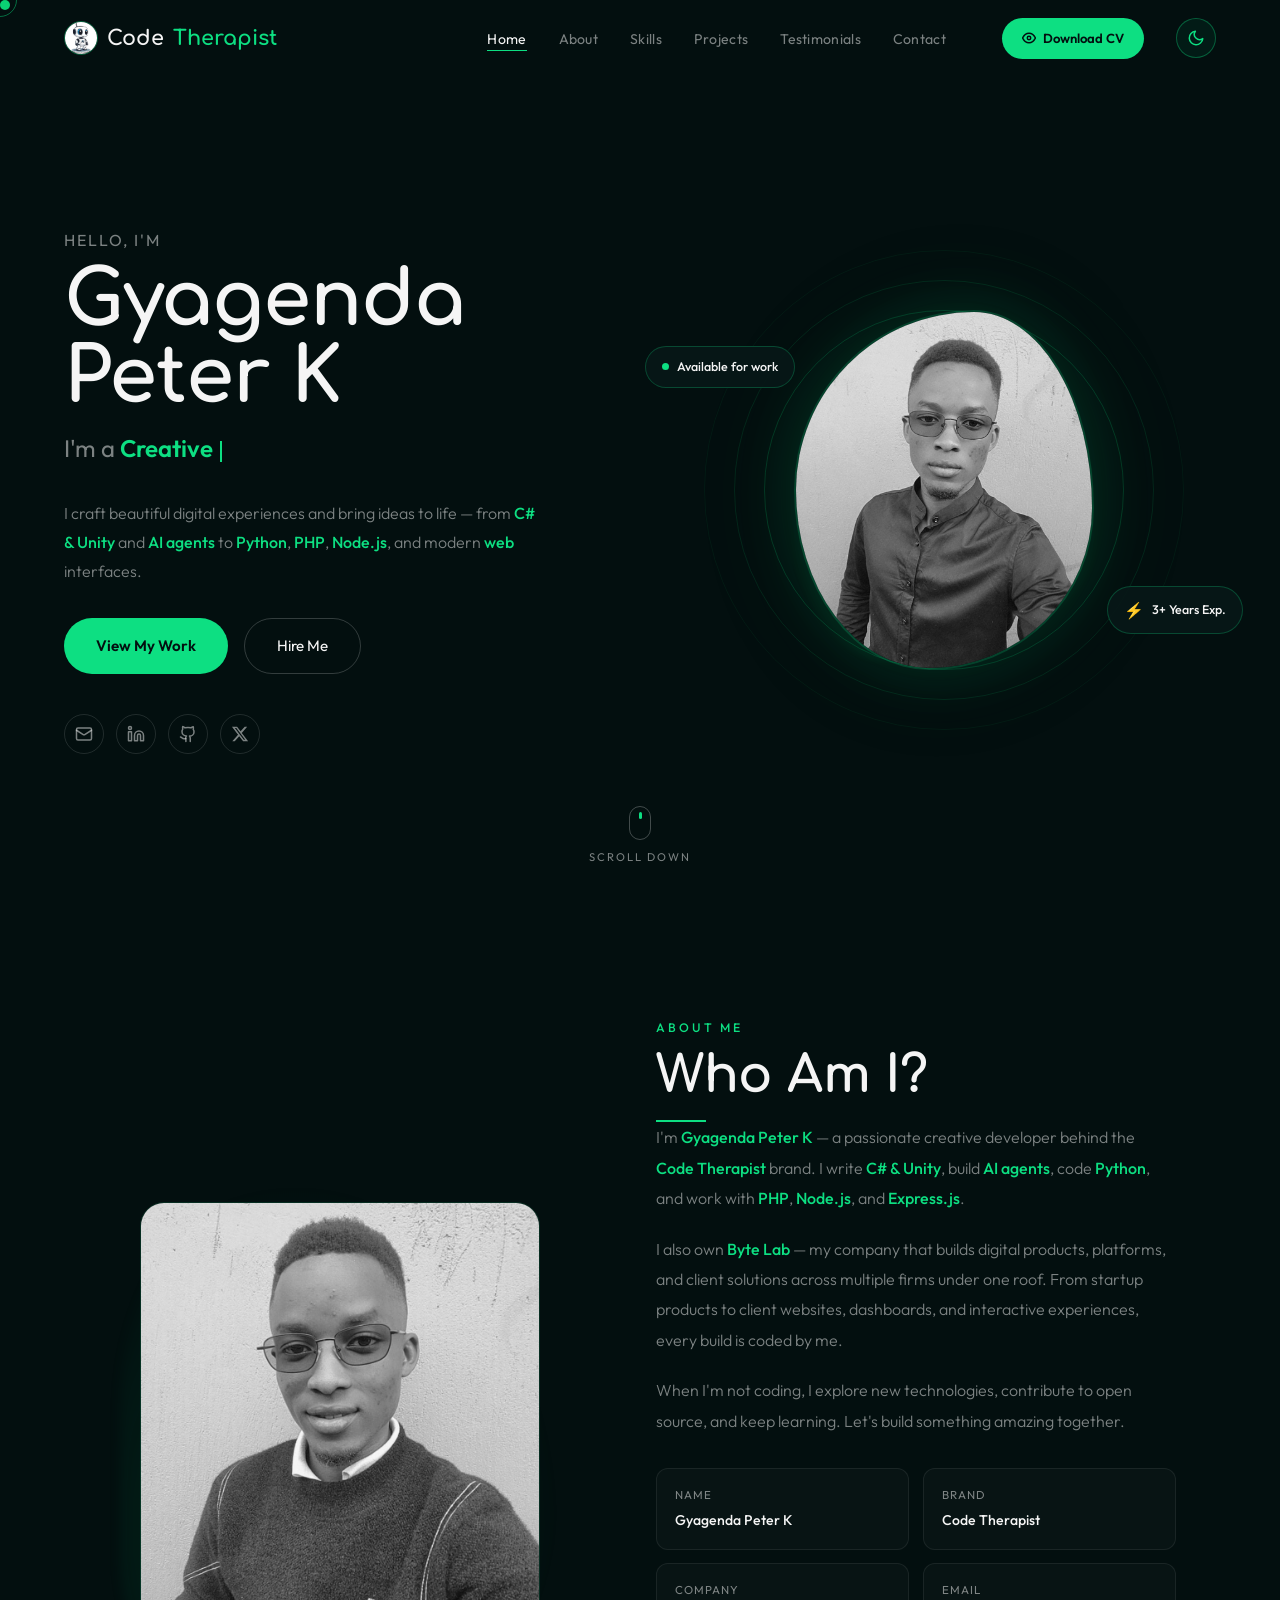
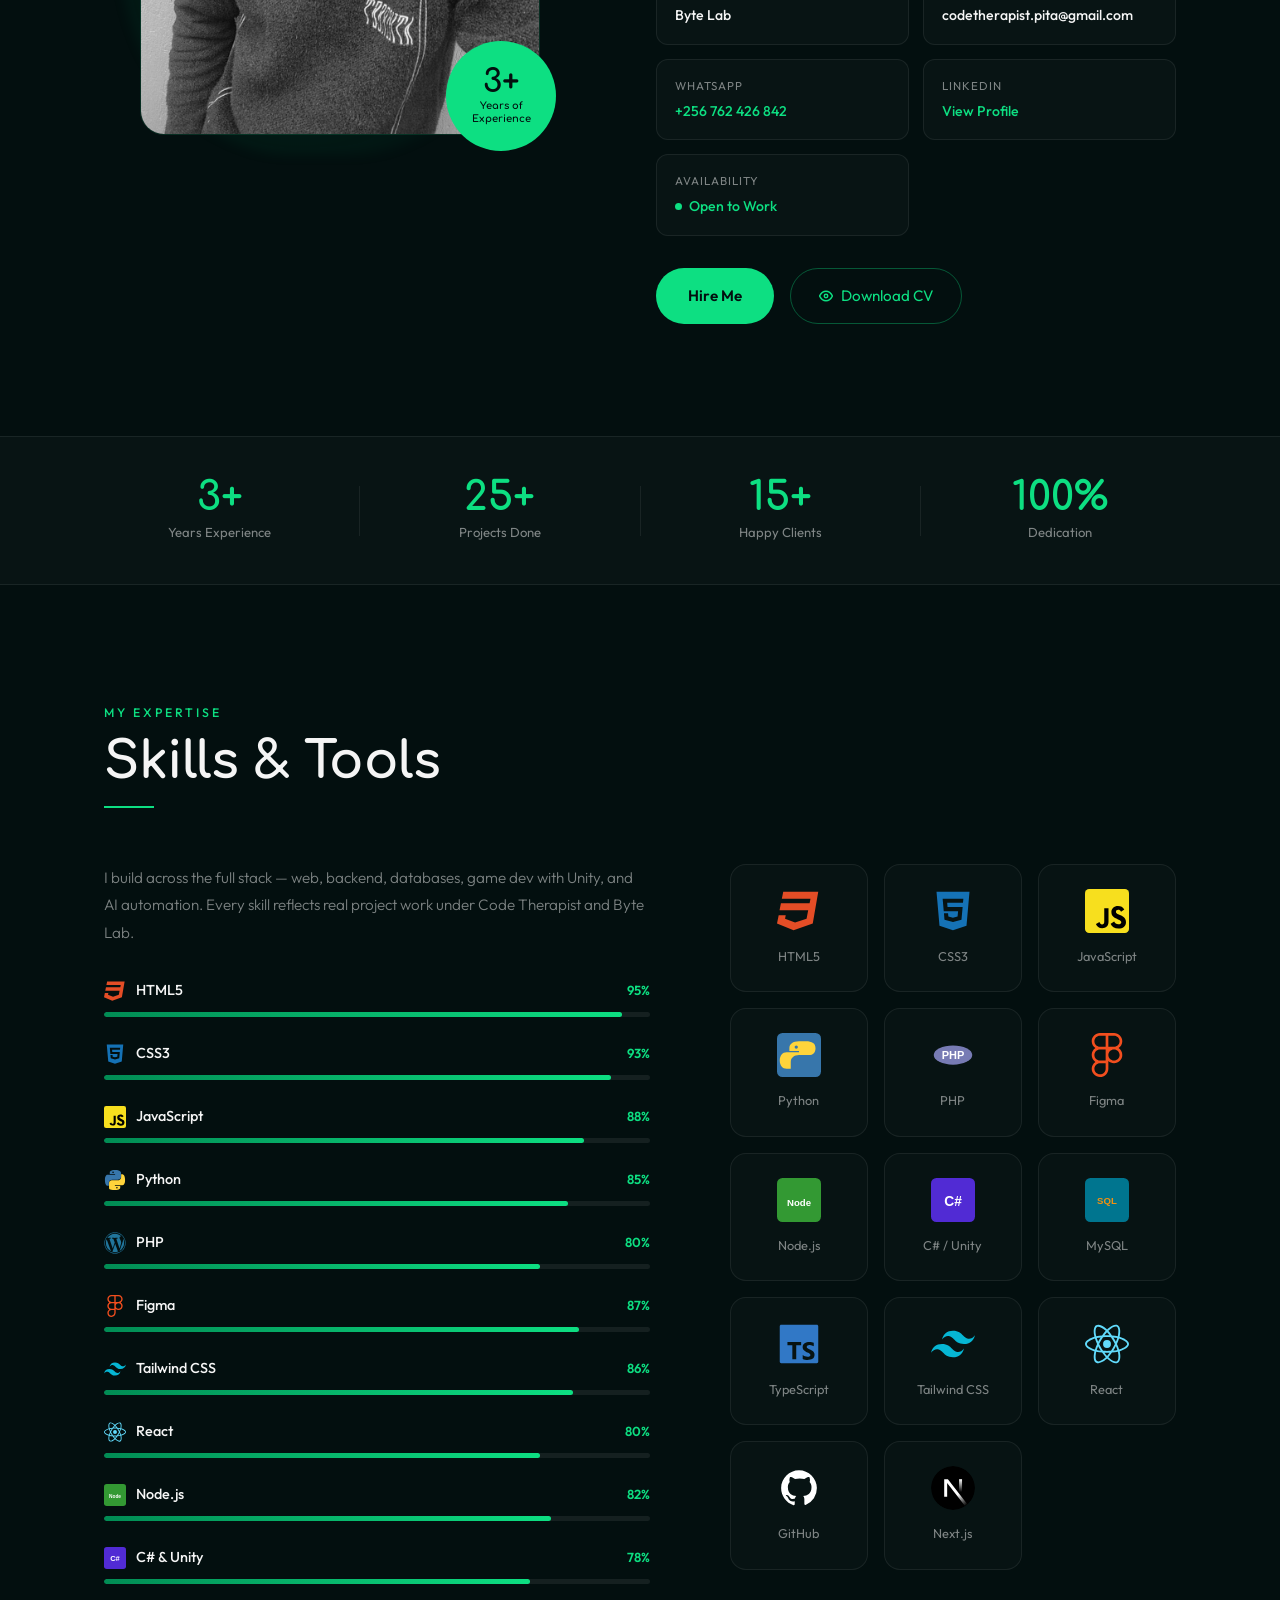
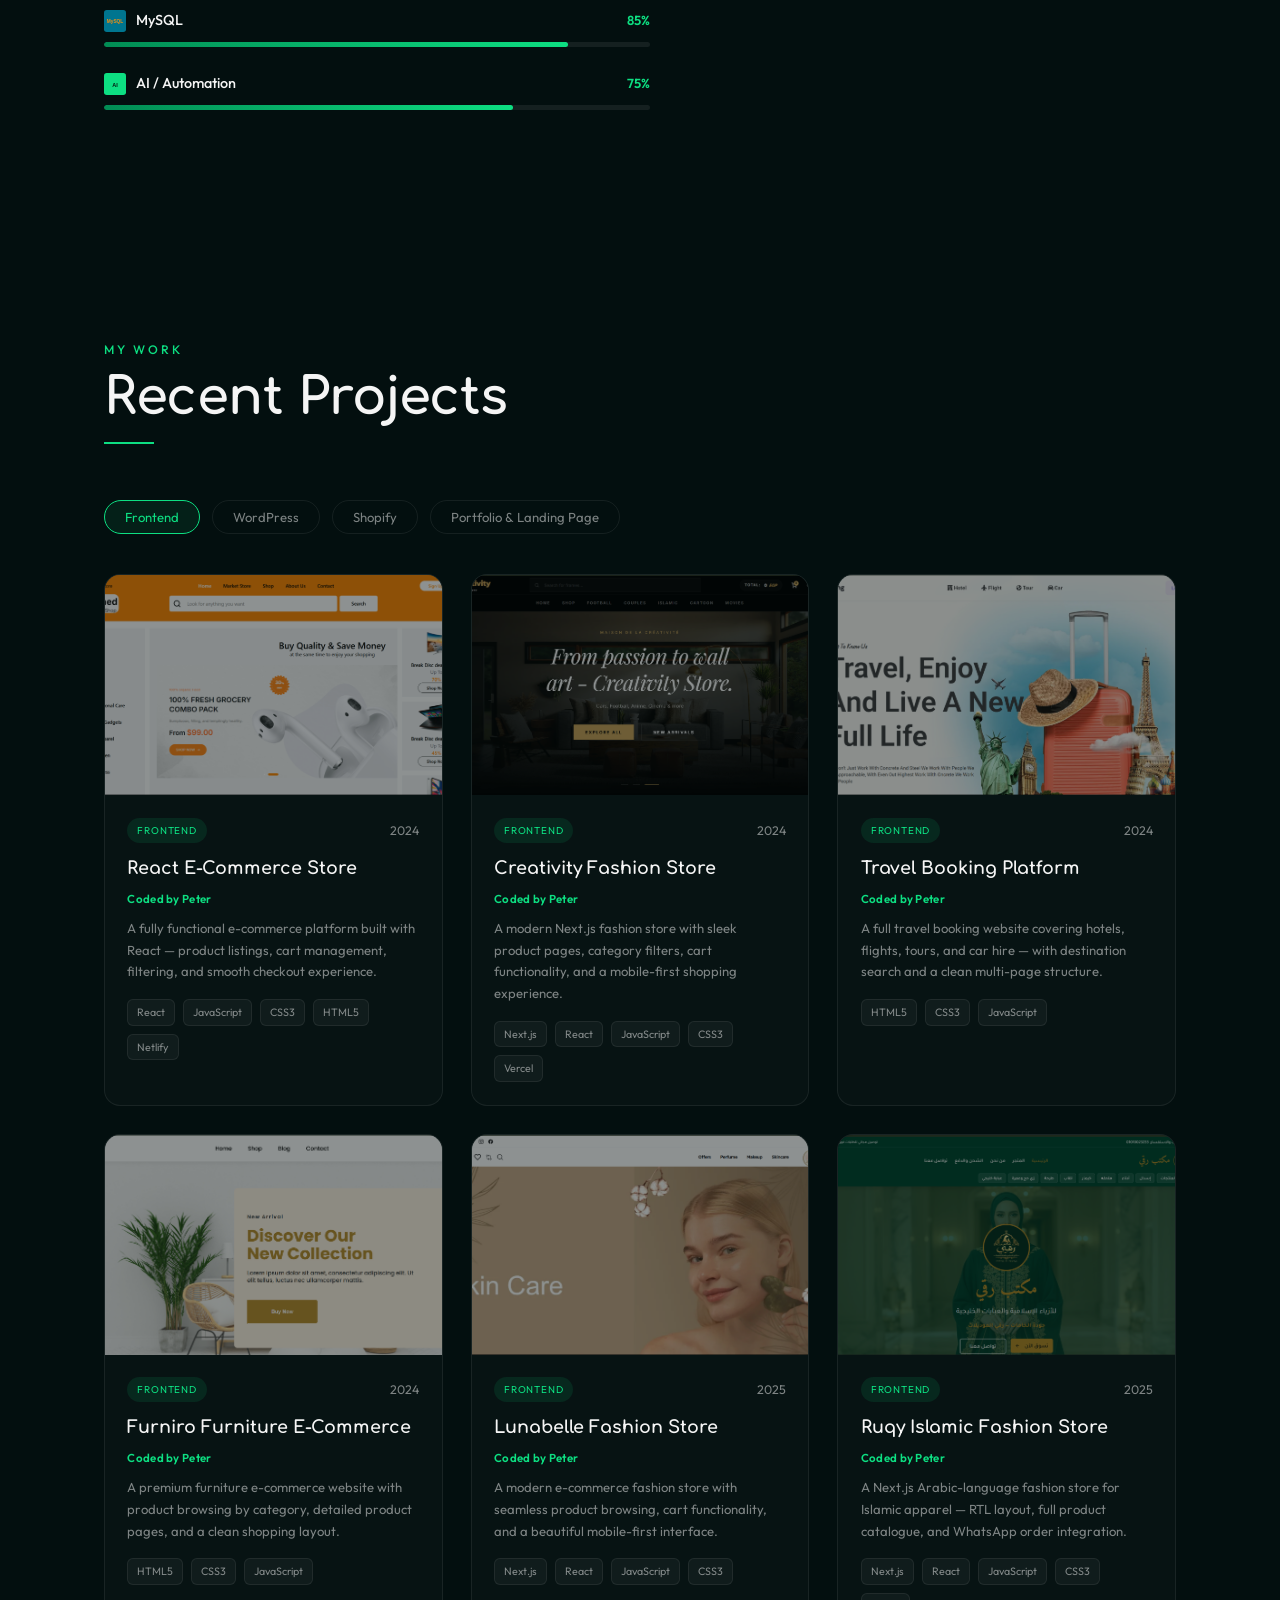
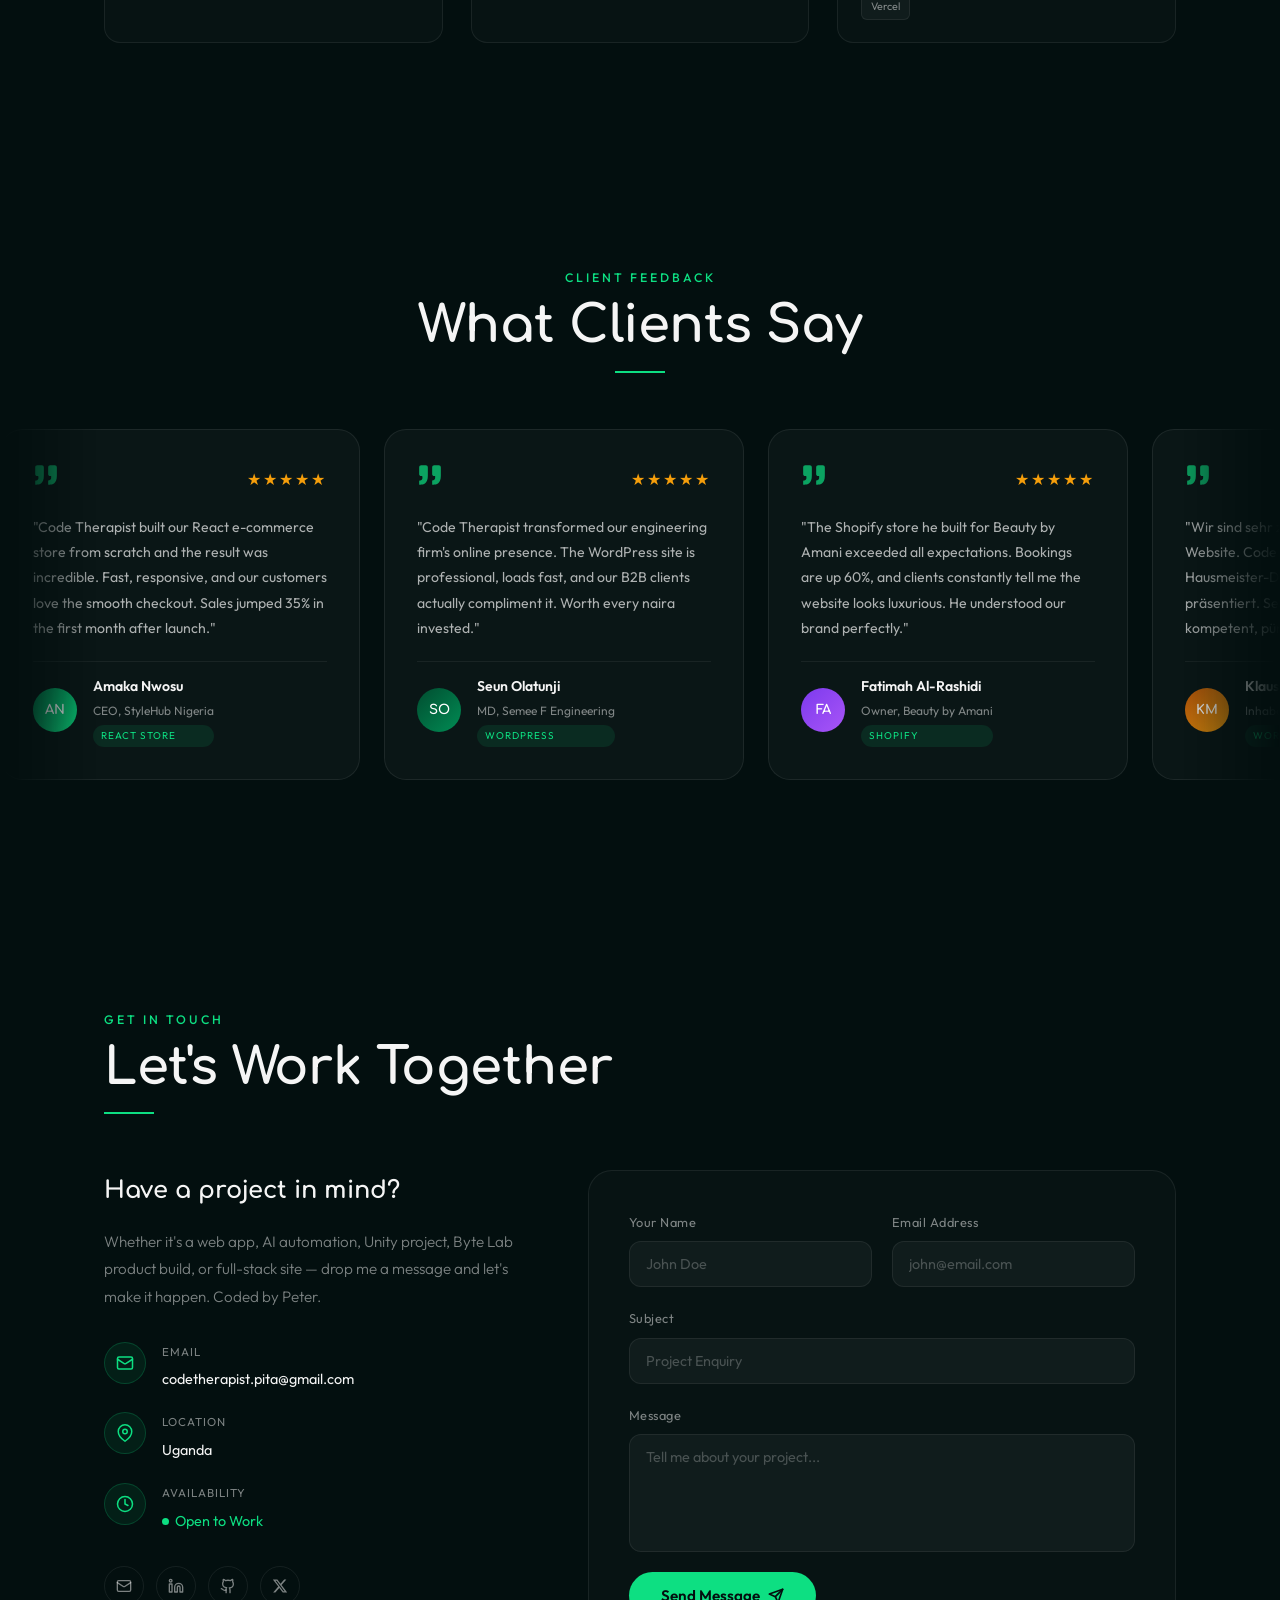
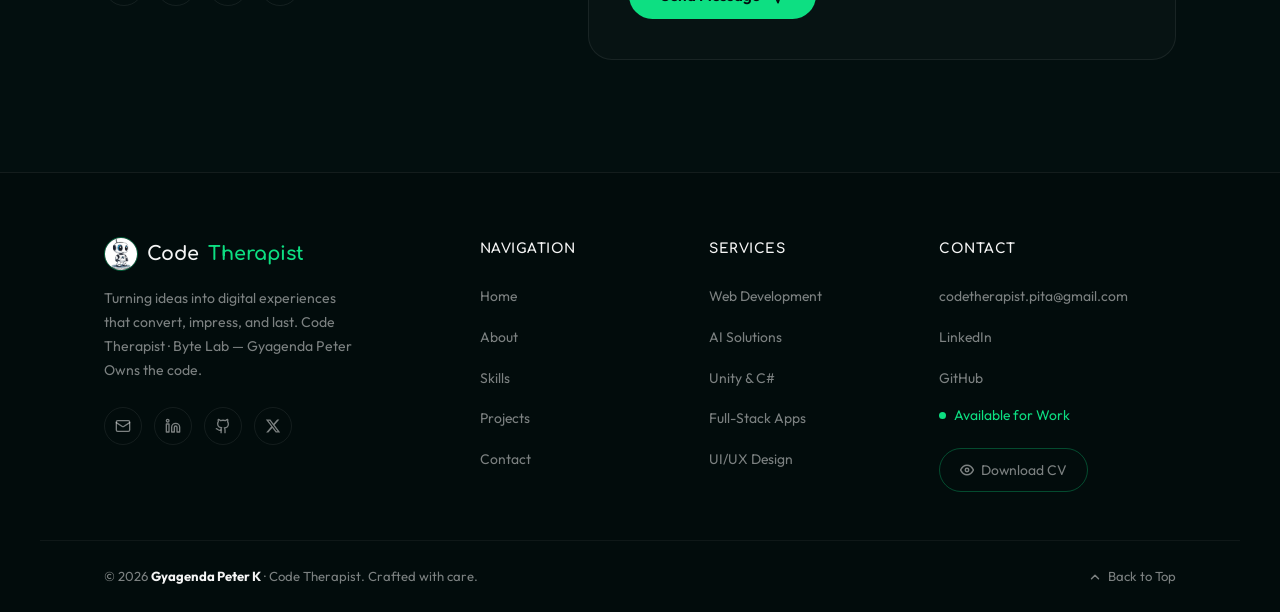
==== commit 16ef198c: "Fix portfolio bugs and credit work to Peter / Byte Lab. Align branding with Code Therapist + Byte La" ====
--- a/index.html
+++ b/index.html
@@ -1,4 +1,5 @@
 <!DOCTYPE html>
+<!-- Gyagenda Peter Owns the code -->
 <html lang="en">
 <head>
   <meta charset="UTF-8" />
@@ -11,7 +12,7 @@
   <link rel="icon" type="image/png" href="Portfolio Picture/logo.png" />
   <link rel="apple-touch-icon" href="Portfolio Picture/logo.png" />
 </head>
-<body>
+<body id="top">
 
   <!-- WELCOME SCREEN -->
   <div id="welcomeScreen">
@@ -107,7 +108,7 @@
         </p>
         <div class="hero-actions">
           <a href="#projects" class="btn-primary">View My Work</a>
-          <a href="https://wa.me/256762426842?text=Hi%20Gyagenda%20Peter%20K%2C%20I%20want%20to%20hire%20you" target="_blank" rel="noopener" target="_blank" rel="noopener" class="btn-secondary">Hire Me</a>
+          <a href="https://wa.me/256762426842?text=Hi%20Gyagenda%20Peter%20K%2C%20I%20want%20to%20hire%20you" target="_blank" rel="noopener" class="btn-secondary">Hire Me</a>
         </div>
         <div class="hero-socials">
           <a href="mailto:codetherapist.pita@gmail.com" class="hero-social-link" title="Email">
@@ -120,7 +121,7 @@
             <svg width="18" height="18" viewBox="0 0 24 24" fill="none" stroke="currentColor" stroke-width="2" stroke-linecap="round" stroke-linejoin="round"><path d="M15 22v-4a4.8 4.8 0 0 0-1-3.2c3 0 6-2 6-5.5.08-1.25-.27-2.48-1-3.5.28-1.15.28-2.35 0-3.5 0 0-1 0-3 1.5-2.64-.5-5.36-.5-8 0C6 2 5 2 5 2c-.3 1.15-.3 2.35 0 3.5A5.4 5.4 0 0 0 4 9c0 3.5 3 5.5 6 5.5-.39.49-.68 1.05-.85 1.65S9.1 17.13 9.18 18v4"/><path d="M9 18c-4.51 2-5-2-7-2"/></svg>
           </a>
           <a href="https://x.com/1codetherapist" target="_blank" rel="noopener" class="hero-social-link" title="X">
-            <svg width="18" height="18" viewBox="0 0 24 24" fill="none" stroke="currentColor" stroke-width="2" stroke-linecap="round" stroke-linejoin="round"><rect x="2" y="2" width="20" height="20" rx="5" ry="5"/><path d="M16 11.37A4 4 0 1 1 12.63 8 4 4 0 0 1 16 11.37z"/><line x1="17.5" y1="6.5" x2="17.51" y2="6.5"/></svg>
+            <svg width="18" height="18" viewBox="0 0 24 24" fill="currentColor" aria-hidden="true"><path d="M18.244 2.25h3.308l-7.227 8.26 8.502 11.24H16.17l-5.214-6.817L4.99 21.75H1.68l7.73-8.835L1.254 2.25H8.08l4.713 6.231zm-1.161 17.52h1.833L7.084 4.126H5.117z"/></svg>
           </a>
         </div>
       </div>
@@ -173,12 +174,13 @@
           <h2 class="sec-title">Who Am I?</h2>
           <div class="sec-line"></div>
           <p class="about-p">I'm <strong>Gyagenda Peter K</strong> — a passionate creative developer behind the <strong>Code Therapist</strong> brand. I write <strong>C# &amp; Unity</strong>, build <strong>AI agents</strong>, code <strong>Python</strong>, and work with <strong>PHP</strong>, <strong>Node.js</strong>, and <strong>Express.js</strong>.</p>
-          <p class="about-p">I'm skilled with <strong>MySQL</strong> and love creating things that live on the web — from startup products at <strong>CODE THERAPIST EMPIRE</strong> to client websites, dashboards, and interactive experiences.</p>
+          <p class="about-p">I also own <strong>Byte Lab</strong> — my company that builds digital products, platforms, and client solutions across multiple firms under one roof. From startup products to client websites, dashboards, and interactive experiences, every build is coded by me.</p>
           <p class="about-p">When I'm not coding, I explore new technologies, contribute to open source, and keep learning. Let's build something amazing together.</p>
 
           <div class="about-info-grid">
             <div class="info-item"><span class="info-label">Name</span><span class="info-val">Gyagenda Peter K</span></div>
             <div class="info-item"><span class="info-label">Brand</span><span class="info-val">Code Therapist</span></div>
+            <div class="info-item"><span class="info-label">Company</span><span class="info-val">Byte Lab</span></div>
             <div class="info-item"><span class="info-label">Email</span><span class="info-val">codetherapist.pita@gmail.com</span></div>
             <div class="info-item"><span class="info-label">WhatsApp</span><span class="info-val"><a href="https://wa.me/256762426842" target="_blank" rel="noopener" style="color:var(--accent);text-decoration:none">+256 762 426 842</a></span></div>
             <div class="info-item"><span class="info-label">LinkedIn</span><span class="info-val"><a href="https://www.linkedin.com/in/code-therapist-1142243b5/" target="_blank" rel="noopener" style="color:var(--accent);text-decoration:none">View Profile</a></span></div>
@@ -186,7 +188,7 @@
           </div>
 
           <div class="about-btns">
-            <a href="https://wa.me/256762426842?text=Hi%20Gyagenda%20Peter%20K%2C%20I%20want%20to%20hire%20you" target="_blank" rel="noopener" target="_blank" rel="noopener" class="btn-primary">Hire Me</a>
+            <a href="https://wa.me/256762426842?text=Hi%20Gyagenda%20Peter%20K%2C%20I%20want%20to%20hire%20you" target="_blank" rel="noopener" class="btn-primary">Hire Me</a>
             <a href="cv.html?download=1" target="_blank" rel="noopener" class="btn-cv">
               <svg width="14" height="14" viewBox="0 0 24 24" fill="none" stroke="currentColor" stroke-width="2.5" stroke-linecap="round" stroke-linejoin="round"><path d="M1 12s4-8 11-8 11 8 11 8-4 8-11 8-11-8-11-8z"/><circle cx="12" cy="12" r="3"/></svg>
               Download CV
@@ -223,7 +225,7 @@
 
         <!-- LEFT: skill bars with real brand logos -->
         <div class="skills-left reveal-left">
-          <p class="skills-about">I build across the full stack — web, backend, databases, game dev with Unity, and AI automation. Every skill reflects real project work under Code Therapist.</p>
+          <p class="skills-about">I build across the full stack — web, backend, databases, game dev with Unity, and AI automation. Every skill reflects real project work under Code Therapist and Byte Lab.</p>
           <div class="skill-list">
 
             <!-- HTML5 -->
@@ -266,7 +268,7 @@
             <div class="skill-row reveal" data-delay="240">
               <div class="skill-info">
                 <span class="skill-name-wrap">
-                  <svg class="skill-ico" xmlns="http://www.w3.org/2000/svg" viewBox="0 0 448 512"><path fill="#96BF48" d="M388.5 104.1c-.2-1.1-.7-2.1-1.5-2.8s-1.8-1.2-2.9-1.2c-2 0-37.2-.8-37.2-.8s-21.6-20.8-29.6-28.8l0 432.7 125.7-31.2s-54-365.5-54.4-367.9zM288.9 70.5c-1.9-6.1-4.3-11.9-7.2-17.6-10.4-20-26-30.9-44.4-30.9-1.3 0-2.7 .1-4 .4-.4-.8-1.2-1.2-1.6-2-8-8.8-18.4-12.8-30.8-12.4-24 .8-48 18-67.2 48.8-13.6 21.6-24 48.8-26.8 70.1-27.6 8.4-46.8 14.4-47.2 14.8-14 4.4-14.4 4.8-16 18-1.2 10-38 291.8-38 291.8l302.6 52.5 0-438.3c-1.5 .1-2.9 .2-4.4 .4 0 0-5.6 1.6-14.8 4.4zM233.6 87.7c-16 4.8-33.6 10.4-50.8 15.6 4.8-18.8 14.4-37.6 25.6-50 4.4-4.4 10.4-9.6 17.2-12.8 6.8 14.4 8.4 34 8 47.2zM200.8 24.4c5-.2 10 1.1 14.4 3.6-6.4 3.2-12.8 8.4-18.8 14.4-15.2 16.4-26.8 42-31.6 66.5-14.4 4.4-28.8 8.8-42 12.8 8.8-38.4 41.2-96.4 78-97.2zM154.4 244.6c1.6 25.6 69.2 31.2 73.2 91.7 2.8 47.6-25.2 80.1-65.6 82.5-48.8 3.2-75.6-25.6-75.6-25.6l10.4-44s26.8 20.4 48.4 18.8c14-.8 19.2-12.4 18.8-20.4-2-33.6-57.2-31.6-60.8-86.9-3.2-46.4 27.2-93.3 94.5-97.7 26-1.6 39.2 4.8 39.2 4.8l-15.2 57.6s-17.2-8-37.6-6.4c-29.6 2-30 20.8-29.6 25.6zM249.6 82.9c0-12-1.6-29.2-7.2-43.6 18.4 3.6 27.2 24 31.2 36.4-7.2 2-15.2 4.4-24 7.2z"/></svg>
+                  <svg class="skill-ico" viewBox="0 0 24 24" xmlns="http://www.w3.org/2000/svg" aria-hidden="true"><path fill="#3776AB" d="M12 1C6.7 1 6.3 3.3 6.3 3.3l.01 2.2h5.8v.7H4.1S1 5.8 1 11.9s2.7 6.4 2.7 6.4h1.6v-3.1s-.1-3.6 3.6-3.6h6.2s3.5.1 3.5-3.4V4.1S18.9 1 12 1zm-2.1 1.7c.5 0 .9.4.9.9s-.4.9-.9.9-.9-.4-.9-.9.4-.9.9-.9z"/><path fill="#FFD43B" d="M12 23c5.3 0 5.7-2.3 5.7-2.3l-.01-2.2h-5.8v-.7h8.01S23 18.2 23 12.1s-2.7-6.4-2.7-6.4h-1.6v3.1s.1 3.6-3.6 3.6H9s-3.5-.1-3.5 3.4v5.2S5.1 23 12 23zm2.1-1.7c-.5 0-.9-.4-.9-.9s.4-.9.9-.9.9.4.9.9-.4.9-.9.9z"/></svg>
                   Python
                 </span>
                 <span class="skill-pct">85%</span>
@@ -321,22 +323,11 @@
               </div>
               <div class="skill-track"><div class="skill-fill" data-w="80"></div></div>
             </div>
-            <!-- Next.js -->
+            <!-- Node.js -->
             <div class="skill-row reveal" data-delay="640">
               <div class="skill-info">
                 <span class="skill-name-wrap">
-                  <svg class="skill-ico" viewBox="0 0 180 180" fill="none" xmlns="http://www.w3.org/2000/svg">
-                  <mask id="nxm1" style="mask-type:alpha" maskUnits="userSpaceOnUse" x="0" y="0" width="180" height="180"><circle cx="90" cy="90" r="90" fill="black"/></mask>
-                  <g mask="url(#nxm1)">
-                    <circle cx="90" cy="90" r="90" fill="black"/>
-                    <path d="M149.508 157.52L69.142 54H54V125.97H66.1136V69.3836L139.999 164.845C143.333 162.614 146.509 160.165 149.508 157.52Z" fill="url(#nxg1)"/>
-                    <rect x="115" y="54" width="12" height="72" fill="url(#nxg2)"/>
-                  </g>
-                  <defs>
-                    <linearGradient id="nxg1" x1="109" y1="116.5" x2="144.5" y2="160.5" gradientUnits="userSpaceOnUse"><stop stop-color="white"/><stop offset="1" stop-color="white" stop-opacity="0"/></linearGradient>
-                    <linearGradient id="nxg2" x1="115" y1="54" x2="115.48" y2="106.5" gradientUnits="userSpaceOnUse"><stop stop-color="white"/><stop offset="1" stop-color="white" stop-opacity="0"/></linearGradient>
-                  </defs>
-                </svg>
+                  <svg class="skill-ico" viewBox="0 0 32 32" xmlns="http://www.w3.org/2000/svg" aria-hidden="true"><rect width="32" height="32" rx="4" fill="#339933"/><text x="16" y="20" text-anchor="middle" fill="#fff" font-size="7" font-weight="bold" font-family="Arial">Node</text></svg>
                   Node.js
                 </span>
                 <span class="skill-pct">82%</span>
@@ -542,7 +533,6 @@
 
         <div class="proj-card reveal" data-delay="0" data-cat="frontend">
           <div class="proj-thumb">
-            <!-- ✏️ Replace src with your image e.g. images/react-store.jpg -->
             <img src="Portfolio Picture/React Project.png" alt="React E-Commerce Store" class="proj-img" />
             <div class="proj-overlay-hover">
               <a href="https://react-ecommerce15.netlify.app/" target="_blank" rel="noopener" class="proj-view-btn">
@@ -555,6 +545,7 @@
           <div class="proj-body">
             <div class="proj-meta"><span class="proj-cat">Frontend</span><span class="proj-year">2024</span></div>
             <h3 class="proj-title">React E-Commerce Store</h3>
+            <p class="proj-credit">Coded by Peter</p>
             <p class="proj-desc">A fully functional e-commerce platform built with React — product listings, cart management, filtering, and smooth checkout experience.</p>
             <div class="proj-tags"><span>React</span><span>JavaScript</span><span>CSS3</span><span>HTML5</span><span>Netlify</span></div>
           </div>
@@ -562,7 +553,6 @@
 
         <div class="proj-card reveal" data-delay="80" data-cat="frontend">
           <div class="proj-thumb">
-            <!-- ✏️ Replace src with your image e.g. images/creativity-store.jpg -->
             <img src="Portfolio Picture/Creativity Project.png" alt="Creativity Fashion Store" class="proj-img" />
             <div class="proj-overlay-hover">
               <a href="https://creativity-store.vercel.app/" target="_blank" rel="noopener" class="proj-view-btn">
@@ -575,6 +565,7 @@
           <div class="proj-body">
             <div class="proj-meta"><span class="proj-cat">Frontend</span><span class="proj-year">2024</span></div>
             <h3 class="proj-title">Creativity Fashion Store</h3>
+            <p class="proj-credit">Coded by Peter</p>
             <p class="proj-desc">A modern Next.js fashion store with sleek product pages, category filters, cart functionality, and a mobile-first shopping experience.</p>
             <div class="proj-tags"><span>Next.js</span><span>React</span><span>JavaScript</span><span>CSS3</span><span>Vercel</span></div>
           </div>
@@ -582,7 +573,6 @@
 
         <div class="proj-card reveal" data-delay="160" data-cat="frontend">
           <div class="proj-thumb">
-            <!-- ✏️ Replace src with your image e.g. images/booking.jpg -->
             <img src="Portfolio Picture/Travel Project.png" alt="Travel Booking Platform" class="proj-img" />
             <div class="proj-overlay-hover">
               <a href="https://ahmedragab15.github.io/Booking-Website/index.html" target="_blank" rel="noopener" class="proj-view-btn">
@@ -595,6 +585,7 @@
           <div class="proj-body">
             <div class="proj-meta"><span class="proj-cat">Frontend</span><span class="proj-year">2024</span></div>
             <h3 class="proj-title">Travel Booking Platform</h3>
+            <p class="proj-credit">Coded by Peter</p>
             <p class="proj-desc">A full travel booking website covering hotels, flights, tours, and car hire — with destination search and a clean multi-page structure.</p>
             <div class="proj-tags"><span>HTML5</span><span>CSS3</span><span>JavaScript</span></div>
           </div>
@@ -602,7 +593,6 @@
 
         <div class="proj-card reveal" data-delay="240" data-cat="frontend">
           <div class="proj-thumb">
-            <!-- ✏️ Replace src with your image e.g. images/furniro.jpg -->
             <img src="Portfolio Picture/Furniture Project.png" alt="Furniro Furniture E-Commerce" class="proj-img" />
             <div class="proj-overlay-hover">
               <a href="https://ahmedragab15.github.io/Furniture-eCommerce-Website/" target="_blank" rel="noopener" class="proj-view-btn">
@@ -615,6 +605,7 @@
           <div class="proj-body">
             <div class="proj-meta"><span class="proj-cat">Frontend</span><span class="proj-year">2024</span></div>
             <h3 class="proj-title">Furniro Furniture E-Commerce</h3>
+            <p class="proj-credit">Coded by Peter</p>
             <p class="proj-desc">A premium furniture e-commerce website with product browsing by category, detailed product pages, and a clean shopping layout.</p>
             <div class="proj-tags"><span>HTML5</span><span>CSS3</span><span>JavaScript</span></div>
           </div>
@@ -622,7 +613,6 @@
 
         <div class="proj-card reveal" data-delay="320" data-cat="frontend">
           <div class="proj-thumb">
-            <!-- ✏️ Replace src with your image e.g. images/lunabelle.jpg -->
             <img src="Portfolio Picture/Lunnabella Fashion Project.png" alt="Lunabelle Fashion Store" class="proj-img" />
             <div class="proj-overlay-hover">
               <a href="https://lunabelle.myeasyorders.com/" target="_blank" rel="noopener" class="proj-view-btn">
@@ -635,6 +625,7 @@
           <div class="proj-body">
             <div class="proj-meta"><span class="proj-cat">Frontend</span><span class="proj-year">2025</span></div>
             <h3 class="proj-title">Lunabelle Fashion Store</h3>
+            <p class="proj-credit">Coded by Peter</p>
             <p class="proj-desc">A modern e-commerce fashion store with seamless product browsing, cart functionality, and a beautiful mobile-first interface.</p>
             <div class="proj-tags"><span>Next.js</span><span>React</span><span>JavaScript</span><span>CSS3</span></div>
           </div>
@@ -642,7 +633,6 @@
 
         <div class="proj-card reveal" data-delay="400" data-cat="frontend">
           <div class="proj-thumb">
-            <!-- ✏️ Replace src with your image e.g. images/ruqy.jpg -->
             <img src="Portfolio Picture/Ruqy Islamic Fashion Project.png" alt="Ruqy Islamic Fashion Store" class="proj-img" />
             <div class="proj-overlay-hover">
               <a href="https://ruqy.vercel.app/" target="_blank" rel="noopener" class="proj-view-btn">
@@ -655,6 +645,7 @@
           <div class="proj-body">
             <div class="proj-meta"><span class="proj-cat">Frontend</span><span class="proj-year">2025</span></div>
             <h3 class="proj-title">Ruqy Islamic Fashion Store</h3>
+            <p class="proj-credit">Coded by Peter</p>
             <p class="proj-desc">A Next.js Arabic-language fashion store for Islamic apparel — RTL layout, full product catalogue, and WhatsApp order integration.</p>
             <div class="proj-tags"><span>Next.js</span><span>React</span><span>JavaScript</span><span>CSS3</span><span>Vercel</span></div>
           </div>
@@ -678,6 +669,7 @@
           <div class="proj-body">
             <div class="proj-meta"><span class="proj-cat">WordPress</span><span class="proj-year">2025</span></div>
             <h3 class="proj-title">Semee F Engineering</h3>
+            <p class="proj-credit">Coded by Peter</p>
             <p class="proj-desc">A professional corporate WordPress site for an engineering firm showcasing services, projects, and credentials to B2B clients.</p>
             <div class="proj-tags"><span>WordPress</span></div>
           </div>
@@ -697,6 +689,7 @@
           <div class="proj-body">
             <div class="proj-meta"><span class="proj-cat">WordPress</span><span class="proj-year">2025</span></div>
             <h3 class="proj-title">Sommysun Live Services</h3>
+            <p class="proj-credit">Coded by Peter</p>
             <p class="proj-desc">A responsive service-based business WordPress site with clean layout, service listings, contact form, and WhatsApp integration.</p>
             <div class="proj-tags"><span>WordPress</span></div>
           </div>
@@ -716,6 +709,7 @@
           <div class="proj-body">
             <div class="proj-meta"><span class="proj-cat">WordPress</span><span class="proj-year">2025</span></div>
             <h3 class="proj-title">FixPower Nigeria</h3>
+            <p class="proj-credit">Coded by Peter</p>
             <p class="proj-desc">A professional WordPress website for a power and electrical services company — service pages, trust signals, and easy enquiry flow.</p>
             <div class="proj-tags"><span>WordPress</span></div>
           </div>
@@ -735,6 +729,7 @@
           <div class="proj-body">
             <div class="proj-meta"><span class="proj-cat">WordPress</span><span class="proj-year">2025</span></div>
             <h3 class="proj-title">EasyGets Nigeria</h3>
+            <p class="proj-credit">Coded by Peter</p>
             <p class="proj-desc">A conversion-focused WordPress business site built to drive enquiries and grow a digital service platform across Nigeria.</p>
             <div class="proj-tags"><span>WordPress</span></div>
           </div>
@@ -754,6 +749,7 @@
           <div class="proj-body">
             <div class="proj-meta"><span class="proj-cat">WordPress</span><span class="proj-year">2025</span></div>
             <h3 class="proj-title">KMG Gebäude Service</h3>
+            <p class="proj-credit">Coded by Peter</p>
             <p class="proj-desc">A professional WordPress service site for a German building maintenance and caretaker company — clean, trustworthy design.</p>
             <div class="proj-tags"><span>WordPress</span></div>
           </div>
@@ -773,6 +769,7 @@
           <div class="proj-body">
             <div class="proj-meta"><span class="proj-cat">WordPress</span><span class="proj-year">2025</span></div>
             <h3 class="proj-title">Usman Veggies</h3>
+            <p class="proj-credit">Coded by Peter</p>
             <p class="proj-desc">A fresh produce e-commerce WordPress site enabling customers to browse and order vegetables online with WhatsApp checkout integration.</p>
             <div class="proj-tags"><span>WordPress</span></div>
           </div>
@@ -796,6 +793,7 @@
           <div class="proj-body">
             <div class="proj-meta"><span class="proj-cat">Shopify</span><span class="proj-year">2025</span></div>
             <h3 class="proj-title">Beauty by Amani</h3>
+            <p class="proj-credit">Coded by Peter</p>
             <p class="proj-desc">A stunning Shopify beauty store with elegant product displays, appointment booking integration, and seamless mobile-first checkout.</p>
             <div class="proj-tags"><span>Shopify</span></div>
           </div>
@@ -815,6 +813,7 @@
           <div class="proj-body">
             <div class="proj-meta"><span class="proj-cat">Shopify</span><span class="proj-year">2025</span></div>
             <h3 class="proj-title">VYSN Fashion</h3>
+            <p class="proj-credit">Coded by Peter</p>
             <p class="proj-desc">A premium Shopify fashion brand store with luxury product presentation, advanced collections, and a high-converting checkout experience.</p>
             <div class="proj-tags"><span>Shopify</span></div>
           </div>
@@ -834,6 +833,7 @@
           <div class="proj-body">
             <div class="proj-meta"><span class="proj-cat">Shopify</span><span class="proj-year">2025</span></div>
             <h3 class="proj-title">Fashion Flare Boutique</h3>
+            <p class="proj-credit">Coded by Peter</p>
             <p class="proj-desc">A vibrant Shopify boutique with curated collections, size filters, lookbook pages, and an optimised mobile shopping experience.</p>
             <div class="proj-tags"><span>Shopify</span></div>
           </div>
@@ -853,6 +853,7 @@
           <div class="proj-body">
             <div class="proj-meta"><span class="proj-cat">Shopify</span><span class="proj-year">2025</span></div>
             <h3 class="proj-title">Hello Tushy</h3>
+            <p class="proj-credit">Coded by Peter</p>
             <p class="proj-desc">A high-converting DTC Shopify store with subscription upsells, product bundles, social proof sections, and a clean checkout funnel.</p>
             <div class="proj-tags"><span>Shopify</span></div>
           </div>
@@ -860,7 +861,7 @@
 
         <div class="proj-card reveal" data-delay="320" data-cat="shopify">
           <div class="proj-thumb">
-            <img src="Portfolio Picture/JFAcostmetics.png" alt="JFA Costmetics" class="proj-img" />
+            <img src="Portfolio Picture/JFAcostmetics.png" alt="JFA Cosmetics" class="proj-img" />
             <div class="proj-overlay-hover">
               <a href="https://raeeindustries.com/" target="_blank" rel="noopener" class="proj-view-btn">
                 <svg width="14" height="14" viewBox="0 0 24 24" fill="none" stroke="currentColor" stroke-width="2.5" stroke-linecap="round" stroke-linejoin="round"><path d="M18 13v6a2 2 0 0 1-2 2H5a2 2 0 0 1-2-2V8a2 2 0 0 1 2-2h6"/><polyline points="15 3 21 3 21 9"/><line x1="10" y1="14" x2="21" y2="3"/></svg>
@@ -871,7 +872,8 @@
           </div>
           <div class="proj-body">
             <div class="proj-meta"><span class="proj-cat">Shopify</span><span class="proj-year">2025</span></div>
-            <h3 class="proj-title">JFA Costmetics</h3>
+            <h3 class="proj-title">JFA Cosmetics</h3>
+            <p class="proj-credit">Coded by Peter</p>
             <p class="proj-desc">A B2B-focused Shopify store for an industrial products company with bulk ordering, wholesale pricing tiers, and professional branding.</p>
             <div class="proj-tags"><span>Shopify</span></div>
           </div>
@@ -891,6 +893,7 @@
           <div class="proj-body">
             <div class="proj-meta"><span class="proj-cat">Shopify</span><span class="proj-year">2025</span></div>
             <h3 class="proj-title">Grunt Style</h3>
+            <p class="proj-credit">Coded by Peter</p>
             <p class="proj-desc">A patriotic apparel Shopify brand with military-themed design, subscription membership, loyalty rewards, and high-volume product management.</p>
             <div class="proj-tags"><span>Shopify</span></div>
           </div>
@@ -914,6 +917,7 @@
           <div class="proj-body">
             <div class="proj-meta"><span class="proj-cat">Portfolio &amp; Landing Page</span><span class="proj-year">2025</span></div>
             <h3 class="proj-title">SPYLT Energy Drink Brand</h3>
+            <p class="proj-credit">Coded by Peter</p>
             <p class="proj-desc">A visually stunning animated brand website for an energy drink — Next.js and GSAP for cinematic scroll animations and flavour reveals.</p>
             <div class="proj-tags"><span>Next.js</span><span>GSAP</span><span>JavaScript</span><span>CSS3</span><span>Vercel</span></div>
           </div>
@@ -933,6 +937,7 @@
           <div class="proj-body">
             <div class="proj-meta"><span class="proj-cat">Portfolio &amp; Landing Page</span><span class="proj-year">2025</span></div>
             <h3 class="proj-title">Ghadeer Studio Portfolio</h3>
+            <p class="proj-credit">Coded by Peter</p>
             <p class="proj-desc">A sleek creative agency portfolio — smooth animations, project showcases, and an immersive dark design aesthetic built with Next.js.</p>
             <div class="proj-tags"><span>Next.js</span><span>React</span><span>JavaScript</span><span>CSS3</span><span>Vercel</span></div>
           </div>
@@ -952,6 +957,7 @@
           <div class="proj-body">
             <div class="proj-meta"><span class="proj-cat">Portfolio &amp; Landing Page</span><span class="proj-year">2025</span></div>
             <h3 class="proj-title">PlayNova Mobile Games</h3>
+            <p class="proj-credit">Coded by Peter</p>
             <p class="proj-desc">A feature-rich gaming landing page with articles, gallery, pricing plans, team showcase, and a modern gaming aesthetic.</p>
             <div class="proj-tags"><span>HTML5</span><span>CSS3</span><span>JavaScript</span></div>
           </div>
@@ -971,6 +977,7 @@
           <div class="proj-body">
             <div class="proj-meta"><span class="proj-cat">Portfolio &amp; Landing Page</span><span class="proj-year">2024</span></div>
             <h3 class="proj-title">Board Gaming Website</h3>
+            <p class="proj-credit">Coded by Peter</p>
             <p class="proj-desc">A complete gaming brand website with product discovery, VR gaming section, featured titles, and a bold immersive dark UI.</p>
             <div class="proj-tags"><span>HTML5</span><span>CSS3</span><span>JavaScript</span></div>
           </div>
@@ -990,6 +997,7 @@
           <div class="proj-body">
             <div class="proj-meta"><span class="proj-cat">Portfolio &amp; Landing Page</span><span class="proj-year">2024</span></div>
             <h3 class="proj-title">Customify Creative Agency</h3>
+            <p class="proj-credit">Coded by Peter</p>
             <p class="proj-desc">An interactive agency website with personalizable themes, colour switching, dynamic backgrounds, and a full services showcase.</p>
             <div class="proj-tags"><span>HTML5</span><span>CSS3</span><span>JavaScript</span></div>
           </div>
@@ -1009,6 +1017,7 @@
           <div class="proj-body">
             <div class="proj-meta"><span class="proj-cat">Portfolio &amp; Landing Page</span><span class="proj-year">2024</span></div>
             <h3 class="proj-title">Food Lover Restaurant</h3>
+            <p class="proj-credit">Coded by Peter</p>
             <p class="proj-desc">A rich restaurant landing page with menu showcase, gallery, table booking form, and a warm appetising design to drive reservations.</p>
             <div class="proj-tags"><span>HTML5</span><span>CSS3</span><span>JavaScript</span></div>
           </div>
@@ -1028,6 +1037,7 @@
           <div class="proj-body">
             <div class="proj-meta"><span class="proj-cat">Portfolio &amp; Landing Page</span><span class="proj-year">2025</span></div>
             <h3 class="proj-title">MCBrain AI Landing Page</h3>
+            <p class="proj-credit">Coded by Peter</p>
             <p class="proj-desc">A futuristic AI SaaS landing page with features showcase, pricing plans, roadmap section, and a bold dark tech aesthetic.</p>
             <div class="proj-tags"><span>HTML5</span><span>CSS3</span><span>JavaScript</span></div>
           </div>
@@ -1103,7 +1113,7 @@
       <div class="contact-grid">
         <div class="contact-info reveal-left">
           <h3 class="contact-subhead">Have a project in mind?</h3>
-          <p class="contact-desc">Whether it's a web app, AI automation, Unity project, or full-stack build — drop me a message and let's make it happen.</p>
+          <p class="contact-desc">Whether it's a web app, AI automation, Unity project, Byte Lab product build, or full-stack site — drop me a message and let's make it happen. Coded by Peter.</p>
 
           <div class="contact-details">
             <div class="contact-detail-item">
@@ -1146,7 +1156,7 @@
               <svg width="16" height="16" viewBox="0 0 24 24" fill="none" stroke="currentColor" stroke-width="2" stroke-linecap="round" stroke-linejoin="round"><path d="M15 22v-4a4.8 4.8 0 0 0-1-3.2c3 0 6-2 6-5.5.08-1.25-.27-2.48-1-3.5.28-1.15.28-2.35 0-3.5 0 0-1 0-3 1.5-2.64-.5-5.36-.5-8 0C6 2 5 2 5 2c-.3 1.15-.3 2.35 0 3.5A5.4 5.4 0 0 0 4 9c0 3.5 3 5.5 6 5.5-.39.49-.68 1.05-.85 1.65S9.1 17.13 9.18 18v4"/><path d="M9 18c-4.51 2-5-2-7-2"/></svg>
             </a>
             <a href="https://x.com/1codetherapist" target="_blank" rel="noopener" class="c-soc-btn" title="X">
-              <svg width="16" height="16" viewBox="0 0 24 24" fill="none" stroke="currentColor" stroke-width="2" stroke-linecap="round" stroke-linejoin="round"><rect x="2" y="2" width="20" height="20" rx="5" ry="5"/><path d="M16 11.37A4 4 0 1 1 12.63 8 4 4 0 0 1 16 11.37z"/><line x1="17.5" y1="6.5" x2="17.51" y2="6.5"/></svg>
+              <svg width="16" height="16" viewBox="0 0 24 24" fill="currentColor" aria-hidden="true"><path d="M18.244 2.25h3.308l-7.227 8.26 8.502 11.24H16.17l-5.214-6.817L4.99 21.75H1.68l7.73-8.835L1.254 2.25H8.08l4.713 6.231zm-1.161 17.52h1.833L7.084 4.126H5.117z"/></svg>
             </a>
           </div>
         </div>
@@ -1192,12 +1202,12 @@
             <img src="Portfolio Picture/logo.png" alt="Code Therapist" class="logo-img" />
             Code<span> Therapist</span>
           </a>
-          <p class="footer-tagline">Turning ideas into digital experiences that convert, impress, and last.</p>
+          <p class="footer-tagline">Turning ideas into digital experiences that convert, impress, and last. Code Therapist · Byte Lab — Gyagenda Peter Owns the code.</p>
           <div class="footer-socials">
             <a href="mailto:codetherapist.pita@gmail.com" class="fsoc" title="Email"><svg width="16" height="16" viewBox="0 0 24 24" fill="none" stroke="currentColor" stroke-width="2" stroke-linecap="round" stroke-linejoin="round"><rect x="2" y="4" width="20" height="16" rx="2"/><path d="m22 7-8.97 5.7a1.94 1.94 0 0 1-2.06 0L2 7"/></svg></a>
             <a href="https://www.linkedin.com/in/code-therapist-1142243b5/" target="_blank" rel="noopener" class="fsoc" title="LinkedIn"><svg width="16" height="16" viewBox="0 0 24 24" fill="none" stroke="currentColor" stroke-width="2" stroke-linecap="round" stroke-linejoin="round"><path d="M16 8a6 6 0 0 1 6 6v7h-4v-7a2 2 0 0 0-2-2 2 2 0 0 0-2 2v7h-4v-7a6 6 0 0 1 6-6z"/><rect x="2" y="9" width="4" height="12"/><circle cx="4" cy="4" r="2"/></svg></a>
             <a href="https://github.com/codetherapistpita-oss" target="_blank" rel="noopener" class="fsoc" title="GitHub"><svg width="16" height="16" viewBox="0 0 24 24" fill="none" stroke="currentColor" stroke-width="2" stroke-linecap="round" stroke-linejoin="round"><path d="M15 22v-4a4.8 4.8 0 0 0-1-3.2c3 0 6-2 6-5.5.08-1.25-.27-2.48-1-3.5.28-1.15.28-2.35 0-3.5 0 0-1 0-3 1.5-2.64-.5-5.36-.5-8 0C6 2 5 2 5 2c-.3 1.15-.3 2.35 0 3.5A5.4 5.4 0 0 0 4 9c0 3.5 3 5.5 6 5.5-.39.49-.68 1.05-.85 1.65S9.1 17.13 9.18 18v4"/><path d="M9 18c-4.51 2-5-2-7-2"/></svg></a>
-            <a href="https://x.com/1codetherapist" target="_blank" rel="noopener" class="fsoc" title="X"><svg width="16" height="16" viewBox="0 0 24 24" fill="none" stroke="currentColor" stroke-width="2" stroke-linecap="round" stroke-linejoin="round"><rect x="2" y="2" width="20" height="20" rx="5" ry="5"/><path d="M16 11.37A4 4 0 1 1 12.63 8 4 4 0 0 1 16 11.37z"/><line x1="17.5" y1="6.5" x2="17.51" y2="6.5"/></svg></a>
+            <a href="https://x.com/1codetherapist" target="_blank" rel="noopener" class="fsoc" title="X"><svg width="16" height="16" viewBox="0 0 24 24" fill="currentColor" aria-hidden="true"><path d="M18.244 2.25h3.308l-7.227 8.26 8.502 11.24H16.17l-5.214-6.817L4.99 21.75H1.68l7.73-8.835L1.254 2.25H8.08l4.713 6.231zm-1.161 17.52h1.833L7.084 4.126H5.117z"/></svg></a>
           </div>
         </div>
 
--- a/style.css
+++ b/style.css
@@ -1,4 +1,5 @@
 /* ==============================================
+   Gyagenda Peter Owns the code
    CODE THERAPIST  |  style.css
    ============================================== */
 *, *::before, *::after { margin:0; padding:0; box-sizing:border-box; }
@@ -71,7 +72,7 @@
 }
 .pre-fill {
   height:100%; width:0; background:var(--accent); border-radius:100px;
-  animation:preLoad 2s var(--ease) forwards;
+  animation:preLoad 3s var(--ease) forwards;
 }
 @keyframes preLoad { to { width:100%; } }
 
@@ -573,7 +574,11 @@
 .proj-year { color:var(--muted); font-size:.78rem; }
 .proj-title {
   font-family:var(--display); font-size:1.1rem; font-weight:700;
-  color:var(--light); margin-bottom:.5rem;
+  color:var(--light); margin-bottom:.35rem;
+}
+.proj-credit {
+  font-size:.72rem; color:var(--accent); font-weight:600;
+  letter-spacing:.3px; margin-bottom:.55rem;
 }
 .proj-desc { font-size:.82rem; color:var(--muted); line-height:1.65; margin-bottom:1rem; }
 .proj-tags { display:flex; flex-wrap:wrap; gap:.5rem; }
@@ -1314,6 +1319,7 @@
 :root.light .proj-title,
 :root.light .proj-body h3     { color: #111; }
 :root.light .proj-desc        { color: rgba(17,17,17,0.6); }
+:root.light .proj-credit      { color: var(--green); }
 :root.light .proj-tags span   { background:rgba(1,140,84,.08); color:#016b40; border-color:rgba(1,140,84,.2); }
 :root.light .proj-num         { color: rgba(17,17,17,0.1); }
 :root.light .filter-btn       { border-color:rgba(1,140,84,.25); color:rgba(17,17,17,0.6); }
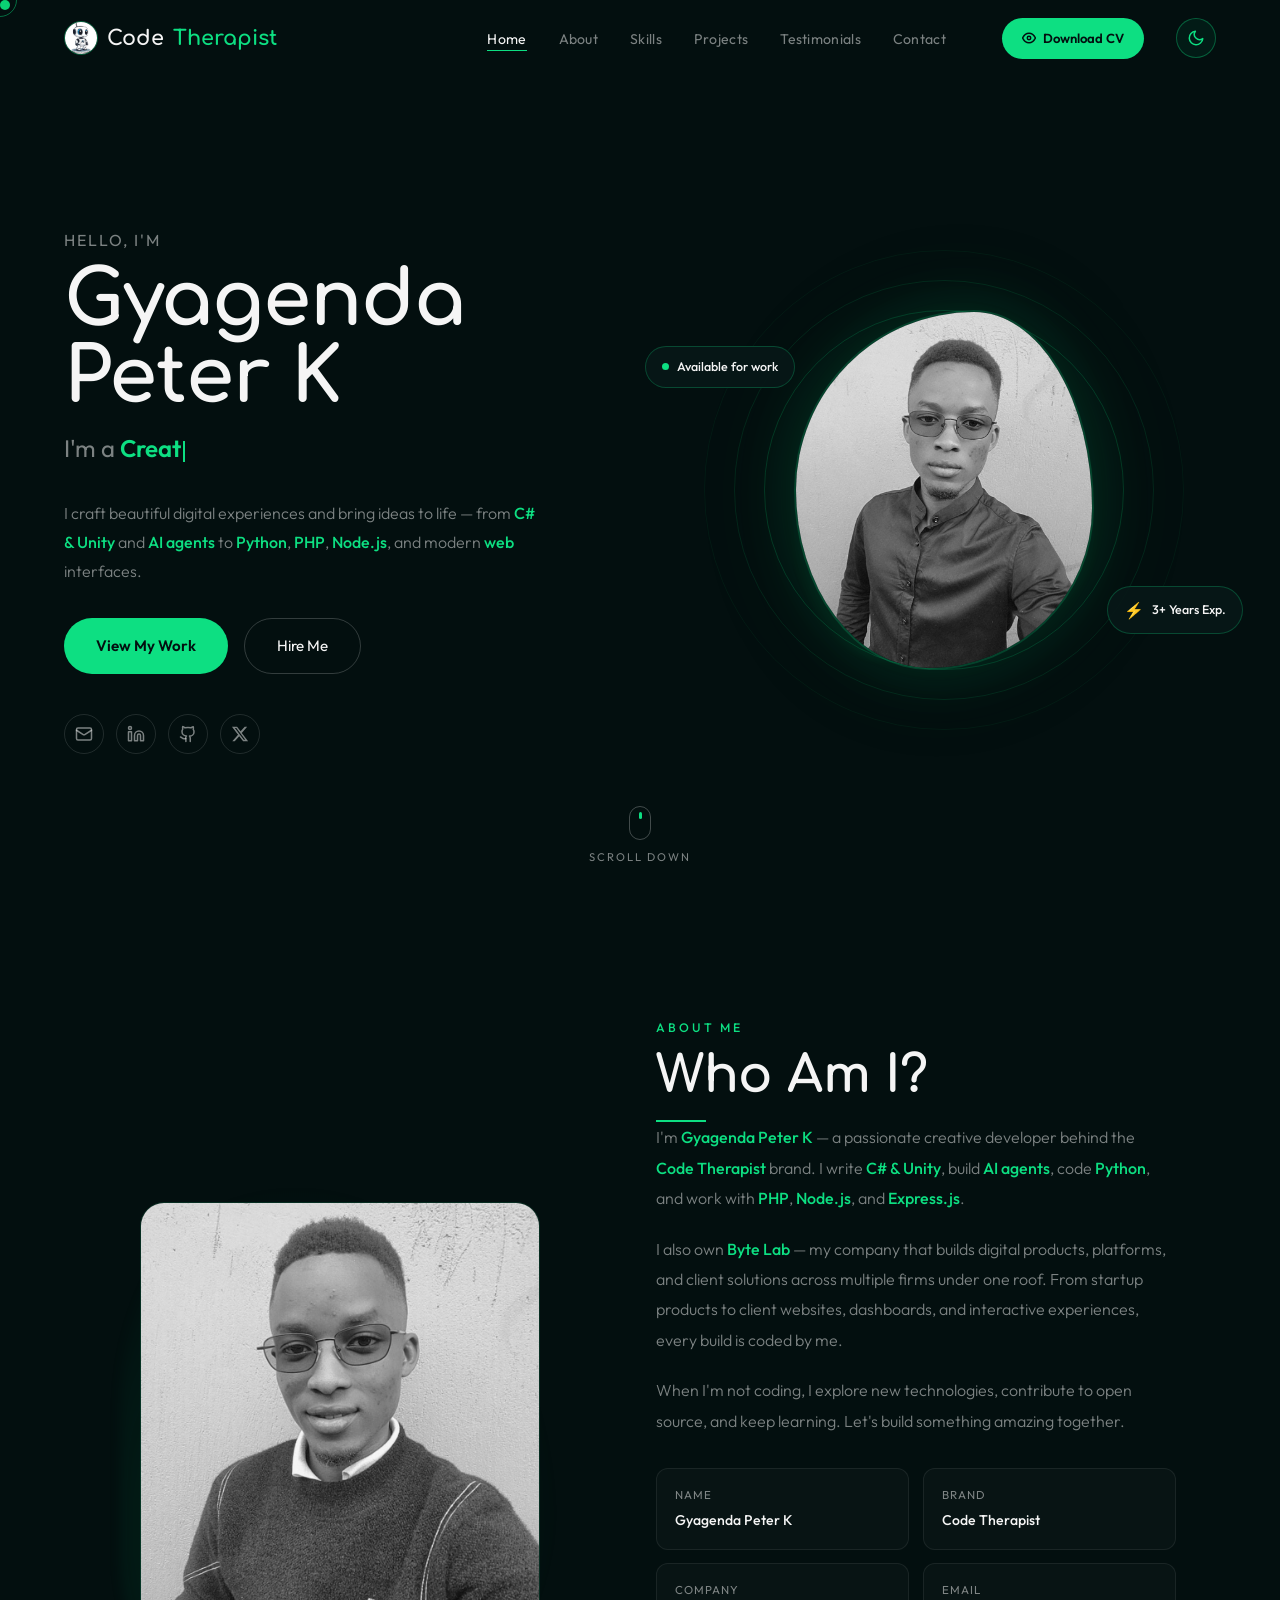
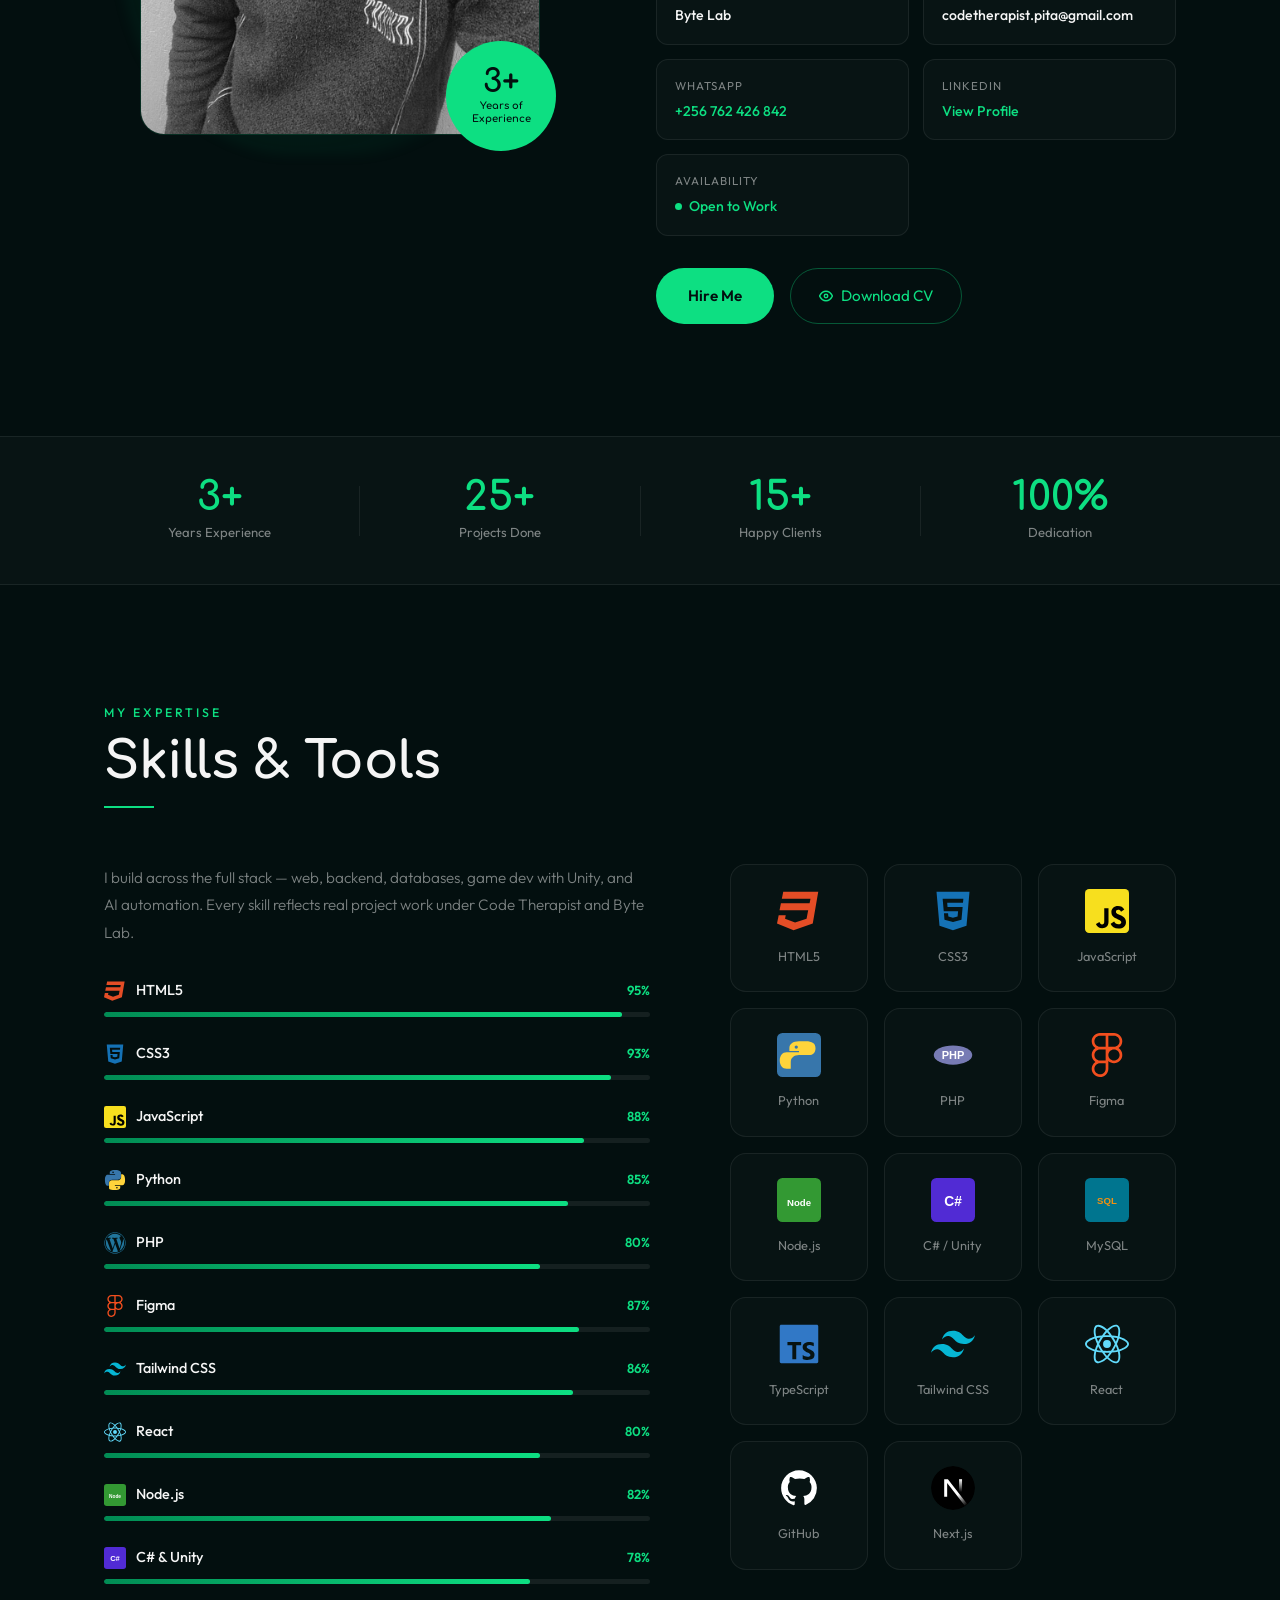
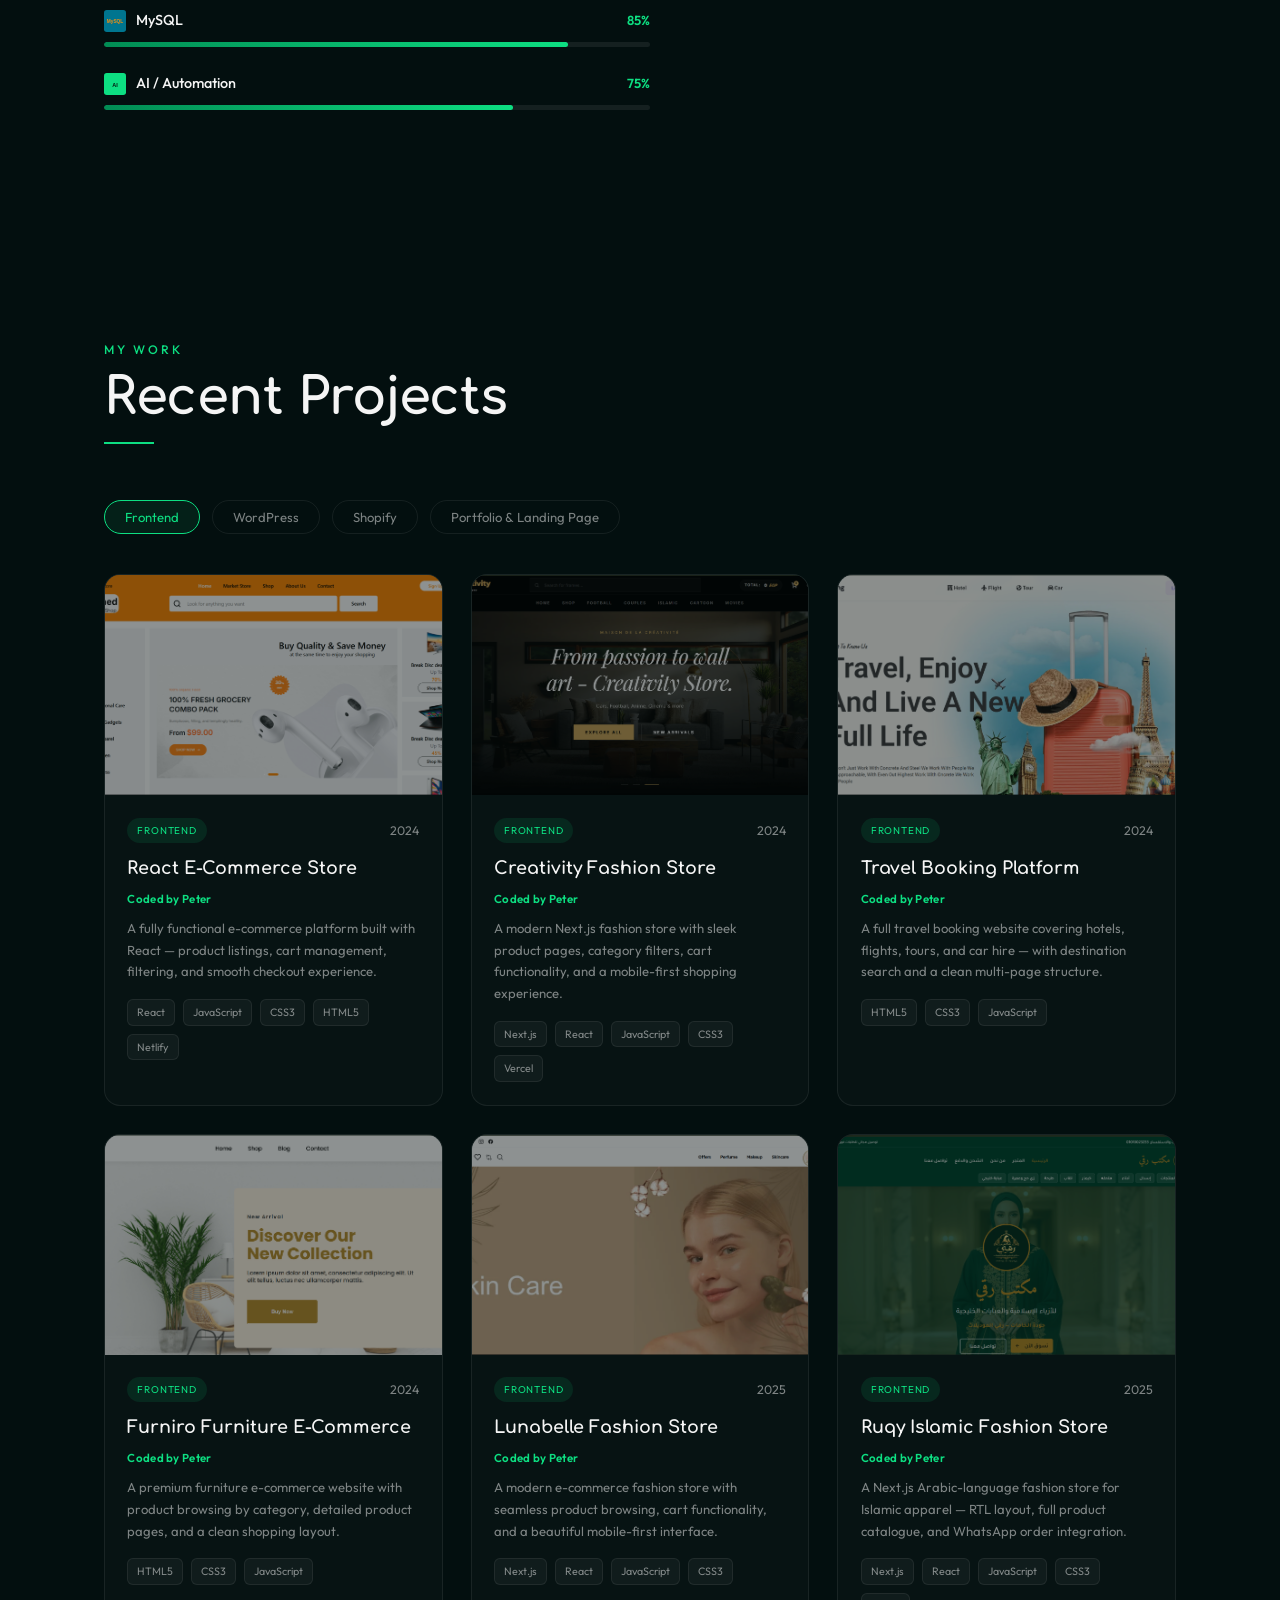
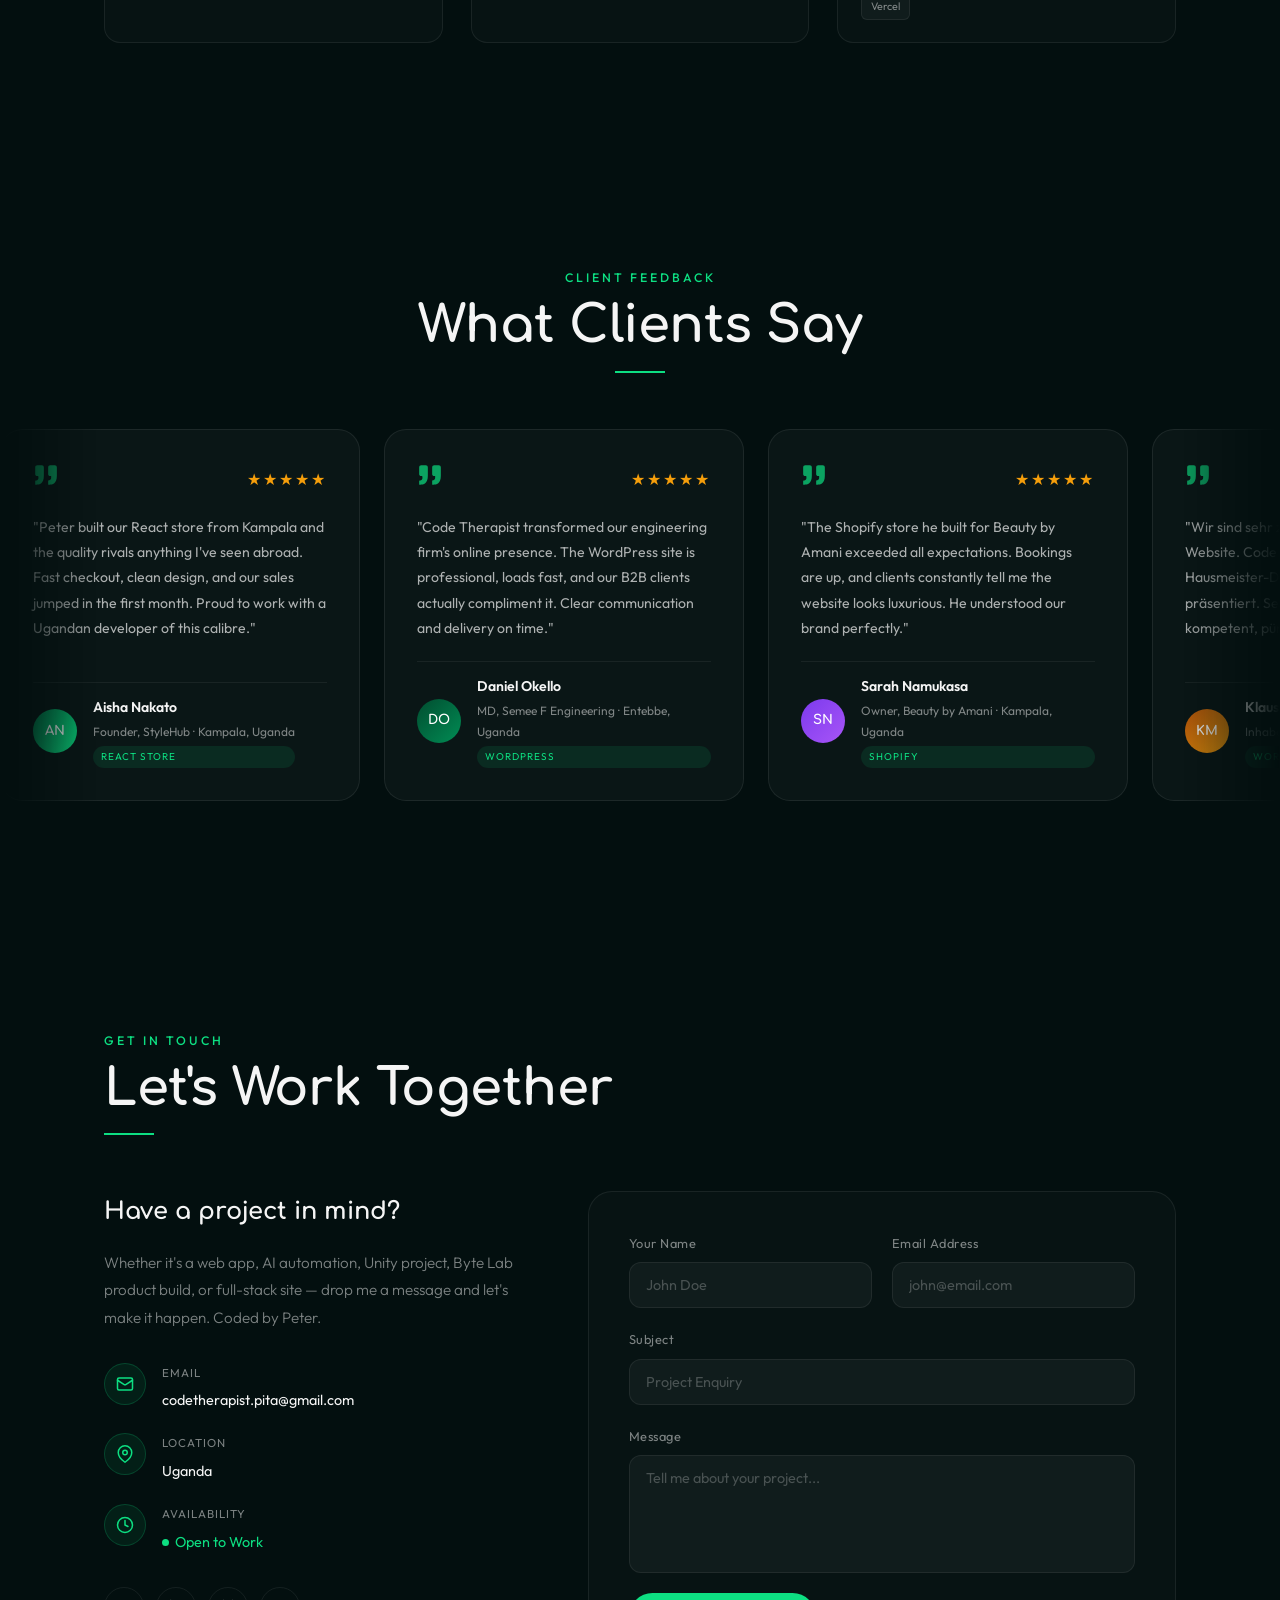
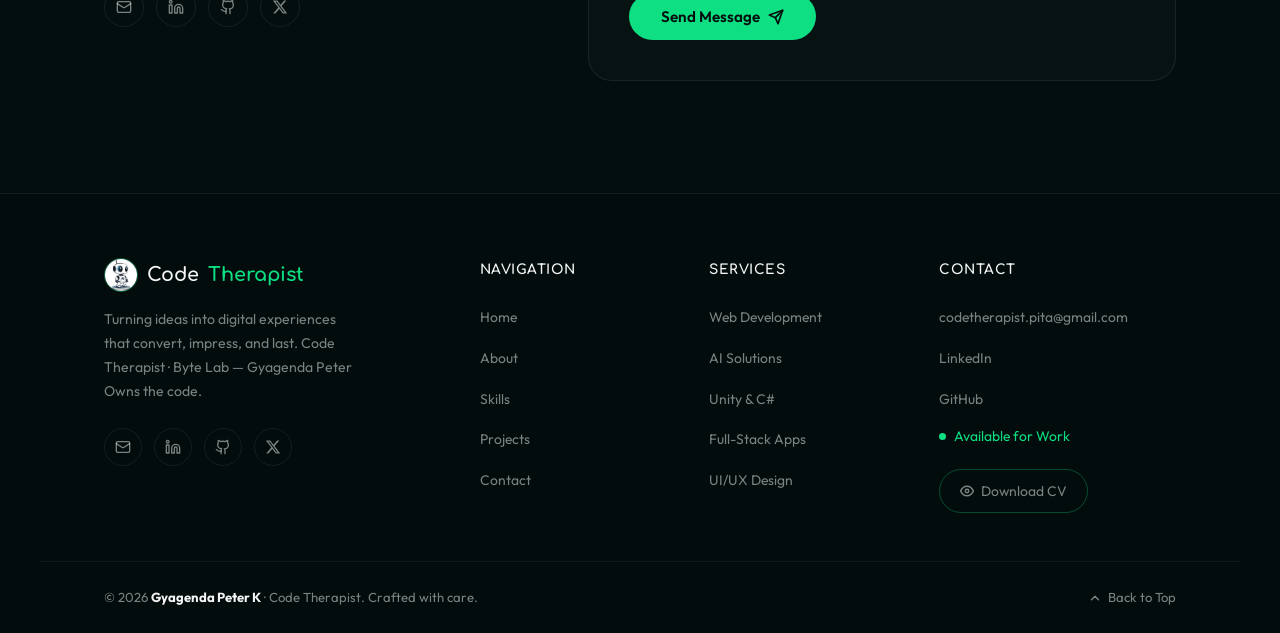
==== commit 40649b27: "Refresh testimonials with Ugandan and international client names. Co-authored-by: Cursor <cursoragen" ====
--- a/index.html
+++ b/index.html
@@ -1063,38 +1063,50 @@
 
         <div class="testi-card">
           <div class="testi-top"><div class="testi-quote-icon"><svg width="26" height="26" viewBox="0 0 24 24" fill="none"><path d="M3 21c3 0 7-1 7-8V5c0-1.25-.756-2.017-2-2H4c-1.25 0-2 .75-2 1.972V11c0 1.25.75 2 2 2 1 0 1 0 1 1v1c0 1-1 2-2 2s-1 .008-1 1.031V20c0 1 0 1 1 1z" fill="currentColor"/><path d="M15 21c3 0 7-1 7-8V5c0-1.25-.757-2.017-2-2h-4c-1.25 0-2 .75-2 1.972V11c0 1.25.75 2 2 2h.75c0 2.25.25 4-2.75 4v3c0 1 0 1 1 1z" fill="currentColor"/></svg></div><div class="testi-stars">★★★★★</div></div>
-          <p class="testi-text">"Code Therapist built our React e-commerce store from scratch and the result was incredible. Fast, responsive, and our customers love the smooth checkout. Sales jumped 35% in the first month after launch."</p>
-          <div class="testi-client"><div class="testi-avatar" style="background:linear-gradient(135deg,#018c54,#0ddf82);">AN</div><div class="testi-info"><strong>Amaka Nwosu</strong><span>CEO, StyleHub Nigeria</span><span class="testi-proj-tag">React Store</span></div></div>
+          <p class="testi-text">"Peter built our React store from Kampala and the quality rivals anything I've seen abroad. Fast checkout, clean design, and our sales jumped in the first month. Proud to work with a Ugandan developer of this calibre."</p>
+          <div class="testi-client"><div class="testi-avatar" style="background:linear-gradient(135deg,#018c54,#0ddf82);">AN</div><div class="testi-info"><strong>Aisha Nakato</strong><span>Founder, StyleHub · Kampala, Uganda</span><span class="testi-proj-tag">React Store</span></div></div>
         </div>
 
         <div class="testi-card">
           <div class="testi-top"><div class="testi-quote-icon"><svg width="26" height="26" viewBox="0 0 24 24" fill="none"><path d="M3 21c3 0 7-1 7-8V5c0-1.25-.756-2.017-2-2H4c-1.25 0-2 .75-2 1.972V11c0 1.25.75 2 2 2 1 0 1 0 1 1v1c0 1-1 2-2 2s-1 .008-1 1.031V20c0 1 0 1 1 1z" fill="currentColor"/><path d="M15 21c3 0 7-1 7-8V5c0-1.25-.757-2.017-2-2h-4c-1.25 0-2 .75-2 1.972V11c0 1.25.75 2 2 2h.75c0 2.25.25 4-2.75 4v3c0 1 0 1 1 1z" fill="currentColor"/></svg></div><div class="testi-stars">★★★★★</div></div>
-          <p class="testi-text">"Code Therapist transformed our engineering firm's online presence. The WordPress site is professional, loads fast, and our B2B clients actually compliment it. Worth every naira invested."</p>
-          <div class="testi-client"><div class="testi-avatar" style="background:linear-gradient(135deg,#014d30,#018c54);">SO</div><div class="testi-info"><strong>Seun Olatunji</strong><span>MD, Semee F Engineering</span><span class="testi-proj-tag">WordPress</span></div></div>
+          <p class="testi-text">"Code Therapist transformed our engineering firm's online presence. The WordPress site is professional, loads fast, and our B2B clients actually compliment it. Clear communication and delivery on time."</p>
+          <div class="testi-client"><div class="testi-avatar" style="background:linear-gradient(135deg,#014d30,#018c54);">DO</div><div class="testi-info"><strong>Daniel Okello</strong><span>MD, Semee F Engineering · Entebbe, Uganda</span><span class="testi-proj-tag">WordPress</span></div></div>
         </div>
 
         <div class="testi-card">
           <div class="testi-top"><div class="testi-quote-icon"><svg width="26" height="26" viewBox="0 0 24 24" fill="none"><path d="M3 21c3 0 7-1 7-8V5c0-1.25-.756-2.017-2-2H4c-1.25 0-2 .75-2 1.972V11c0 1.25.75 2 2 2 1 0 1 0 1 1v1c0 1-1 2-2 2s-1 .008-1 1.031V20c0 1 0 1 1 1z" fill="currentColor"/><path d="M15 21c3 0 7-1 7-8V5c0-1.25-.757-2.017-2-2h-4c-1.25 0-2 .75-2 1.972V11c0 1.25.75 2 2 2h.75c0 2.25.25 4-2.75 4v3c0 1 0 1 1 1z" fill="currentColor"/></svg></div><div class="testi-stars">★★★★★</div></div>
-          <p class="testi-text">"The Shopify store he built for Beauty by Amani exceeded all expectations. Bookings are up 60%, and clients constantly tell me the website looks luxurious. He understood our brand perfectly."</p>
-          <div class="testi-client"><div class="testi-avatar" style="background:linear-gradient(135deg,#7c3aed,#a855f7);">FA</div><div class="testi-info"><strong>Fatimah Al-Rashidi</strong><span>Owner, Beauty by Amani</span><span class="testi-proj-tag">Shopify</span></div></div>
+          <p class="testi-text">"The Shopify store he built for Beauty by Amani exceeded all expectations. Bookings are up, and clients constantly tell me the website looks luxurious. He understood our brand perfectly."</p>
+          <div class="testi-client"><div class="testi-avatar" style="background:linear-gradient(135deg,#7c3aed,#a855f7);">SN</div><div class="testi-info"><strong>Sarah Namukasa</strong><span>Owner, Beauty by Amani · Kampala, Uganda</span><span class="testi-proj-tag">Shopify</span></div></div>
         </div>
 
         <div class="testi-card">
           <div class="testi-top"><div class="testi-quote-icon"><svg width="26" height="26" viewBox="0 0 24 24" fill="none"><path d="M3 21c3 0 7-1 7-8V5c0-1.25-.756-2.017-2-2H4c-1.25 0-2 .75-2 1.972V11c0 1.25.75 2 2 2 1 0 1 0 1 1v1c0 1-1 2-2 2s-1 .008-1 1.031V20c0 1 0 1 1 1z" fill="currentColor"/><path d="M15 21c3 0 7-1 7-8V5c0-1.25-.757-2.017-2-2h-4c-1.25 0-2 .75-2 1.972V11c0 1.25.75 2 2 2h.75c0 2.25.25 4-2.75 4v3c0 1 0 1 1 1z" fill="currentColor"/></svg></div><div class="testi-stars">★★★★★</div></div>
           <p class="testi-text">"Wir sind sehr zufrieden mit unserer neuen Website. Code Therapist hat unsere Hausmeister-Dienstleistungen professionell präsentiert. Sehr empfehlenswert — kompetent, pünktlich und kreativ!"</p>
-          <div class="testi-client"><div class="testi-avatar" style="background:linear-gradient(135deg,#b45309,#f59e0b);">KM</div><div class="testi-info"><strong>Klaus Müller</strong><span>Inhaber, KMG Gebäude Service (Germany)</span><span class="testi-proj-tag">WordPress</span></div></div>
+          <div class="testi-client"><div class="testi-avatar" style="background:linear-gradient(135deg,#b45309,#f59e0b);">KM</div><div class="testi-info"><strong>Klaus Müller</strong><span>Inhaber, KMG Gebäude Service · Germany</span><span class="testi-proj-tag">WordPress</span></div></div>
         </div>
 
         <div class="testi-card">
           <div class="testi-top"><div class="testi-quote-icon"><svg width="26" height="26" viewBox="0 0 24 24" fill="none"><path d="M3 21c3 0 7-1 7-8V5c0-1.25-.756-2.017-2-2H4c-1.25 0-2 .75-2 1.972V11c0 1.25.75 2 2 2 1 0 1 0 1 1v1c0 1-1 2-2 2s-1 .008-1 1.031V20c0 1 0 1 1 1z" fill="currentColor"/><path d="M15 21c3 0 7-1 7-8V5c0-1.25-.757-2.017-2-2h-4c-1.25 0-2 .75-2 1.972V11c0 1.25.75 2 2 2h.75c0 2.25.25 4-2.75 4v3c0 1 0 1 1 1z" fill="currentColor"/></svg></div><div class="testi-stars">★★★★★</div></div>
           <p class="testi-text">"The SPYLT brand website is absolutely mind-blowing. The GSAP animations, scroll effects, and flavour transitions are exactly what we envisioned. Every visitor says it looks like a million-dollar brand site."</p>
-          <div class="testi-client"><div class="testi-avatar" style="background:linear-gradient(135deg,#dc2626,#f87171);">JT</div><div class="testi-info"><strong>Jake Thompson</strong><span>Founder, SPYLT Energy (USA)</span><span class="testi-proj-tag">Landing Page</span></div></div>
+          <div class="testi-client"><div class="testi-avatar" style="background:linear-gradient(135deg,#dc2626,#f87171);">JT</div><div class="testi-info"><strong>Jake Thompson</strong><span>Founder, SPYLT Energy · USA</span><span class="testi-proj-tag">Landing Page</span></div></div>
         </div>
 
         <div class="testi-card">
           <div class="testi-top"><div class="testi-quote-icon"><svg width="26" height="26" viewBox="0 0 24 24" fill="none"><path d="M3 21c3 0 7-1 7-8V5c0-1.25-.756-2.017-2-2H4c-1.25 0-2 .75-2 1.972V11c0 1.25.75 2 2 2 1 0 1 0 1 1v1c0 1-1 2-2 2s-1 .008-1 1.031V20c0 1 0 1 1 1z" fill="currentColor"/><path d="M15 21c3 0 7-1 7-8V5c0-1.25-.757-2.017-2-2h-4c-1.25 0-2 .75-2 1.972V11c0 1.25.75 2 2 2h.75c0 2.25.25 4-2.75 4v3c0 1 0 1 1 1z" fill="currentColor"/></svg></div><div class="testi-stars">★★★★★</div></div>
-          <p class="testi-text">"Our Ruqy fashion store serves Arabic-speaking customers with an RTL layout that works beautifully. Orders via WhatsApp increased 3x after launch. Code Therapist understood the cultural nuance perfectly."</p>
-          <div class="testi-client"><div class="testi-avatar" style="background:linear-gradient(135deg,#0f766e,#2dd4bf);">HA</div><div class="testi-info"><strong>Hala Al-Zahrani</strong><span>Owner, Ruqy Fashion (Egypt)</span><span class="testi-proj-tag">Next.js Store</span></div></div>
+          <p class="testi-text">"Our Ruqy fashion store serves Arabic-speaking customers with an RTL layout that works beautifully. Orders via WhatsApp increased after launch. Peter understood the cultural nuance perfectly."</p>
+          <div class="testi-client"><div class="testi-avatar" style="background:linear-gradient(135deg,#0f766e,#2dd4bf);">HA</div><div class="testi-info"><strong>Hala Al-Zahrani</strong><span>Owner, Ruqy Fashion · Egypt</span><span class="testi-proj-tag">Next.js Store</span></div></div>
+        </div>
+
+        <div class="testi-card">
+          <div class="testi-top"><div class="testi-quote-icon"><svg width="26" height="26" viewBox="0 0 24 24" fill="none"><path d="M3 21c3 0 7-1 7-8V5c0-1.25-.756-2.017-2-2H4c-1.25 0-2 .75-2 1.972V11c0 1.25.75 2 2 2 1 0 1 0 1 1v1c0 1-1 2-2 2s-1 .008-1 1.031V20c0 1 0 1 1 1z" fill="currentColor"/><path d="M15 21c3 0 7-1 7-8V5c0-1.25-.757-2.017-2-2h-4c-1.25 0-2 .75-2 1.972V11c0 1.25.75 2 2 2h.75c0 2.25.25 4-2.75 4v3c0 1 0 1 1 1z" fill="currentColor"/></svg></div><div class="testi-stars">★★★★★</div></div>
+          <p class="testi-text">"I needed a fresh produce site that my customers in Kampala could order from on WhatsApp. Peter delivered Usman Veggies clean, mobile-first, and easy for my staff to manage. Highly recommend."</p>
+          <div class="testi-client"><div class="testi-avatar" style="background:linear-gradient(135deg,#166534,#4ade80);">JS</div><div class="testi-info"><strong>Joseph Ssempijja</strong><span>Owner, Usman Veggies · Uganda</span><span class="testi-proj-tag">WordPress</span></div></div>
+        </div>
+
+        <div class="testi-card">
+          <div class="testi-top"><div class="testi-quote-icon"><svg width="26" height="26" viewBox="0 0 24 24" fill="none"><path d="M3 21c3 0 7-1 7-8V5c0-1.25-.756-2.017-2-2H4c-1.25 0-2 .75-2 1.972V11c0 1.25.75 2 2 2 1 0 1 0 1 1v1c0 1-1 2-2 2s-1 .008-1 1.031V20c0 1 0 1 1 1z" fill="currentColor"/><path d="M15 21c3 0 7-1 7-8V5c0-1.25-.757-2.017-2-2h-4c-1.25 0-2 .75-2 1.972V11c0 1.25.75 2 2 2h.75c0 2.25.25 4-2.75 4v3c0 1 0 1 1 1z" fill="currentColor"/></svg></div><div class="testi-stars">★★★★★</div></div>
+          <p class="testi-text">"Working remotely from Nairobi, I hired Peter for our fashion landing page and he over-delivered. Smooth animations, sharp UI, and he treated the project like it was his own brand. Will hire again."</p>
+          <div class="testi-client"><div class="testi-avatar" style="background:linear-gradient(135deg,#1d4ed8,#60a5fa);">WM</div><div class="testi-info"><strong>Wanjiku Mwangi</strong><span>Creative Lead · Nairobi, Kenya</span><span class="testi-proj-tag">Landing Page</span></div></div>
         </div>
 
       </div>
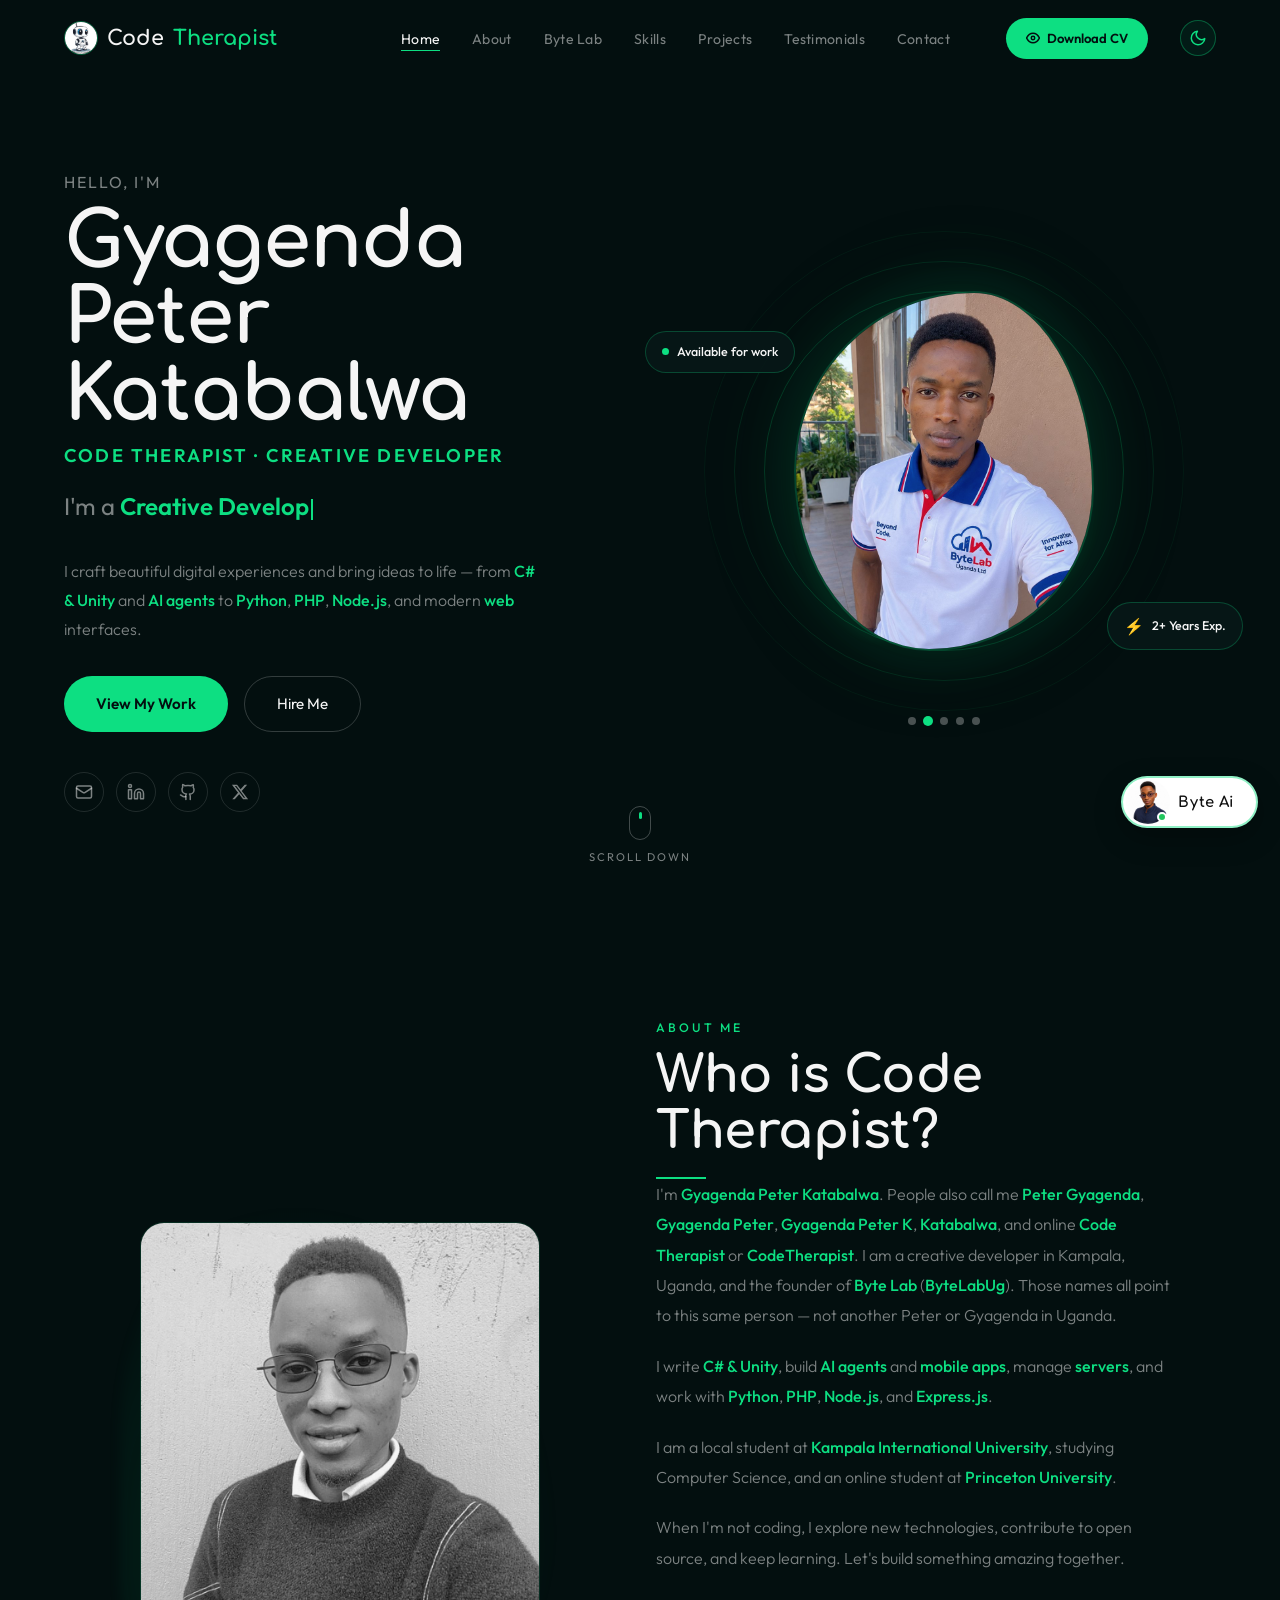
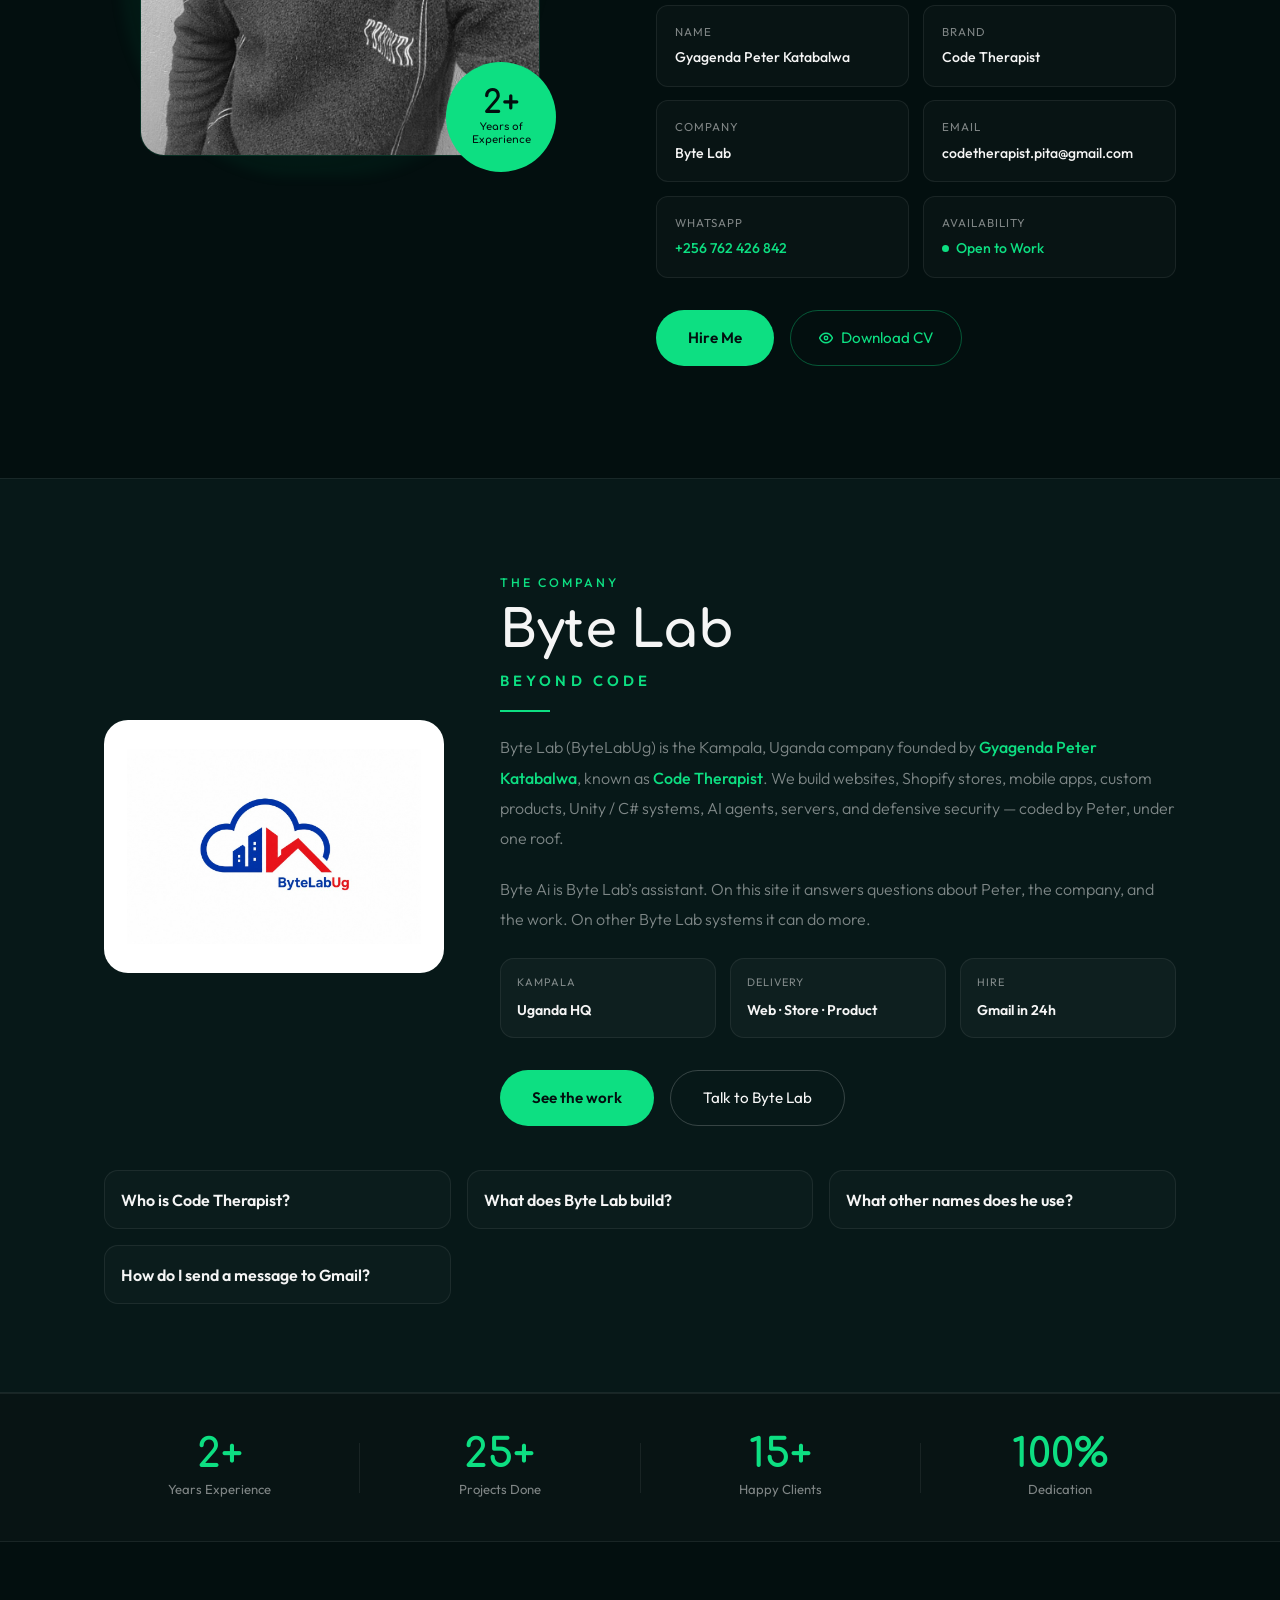
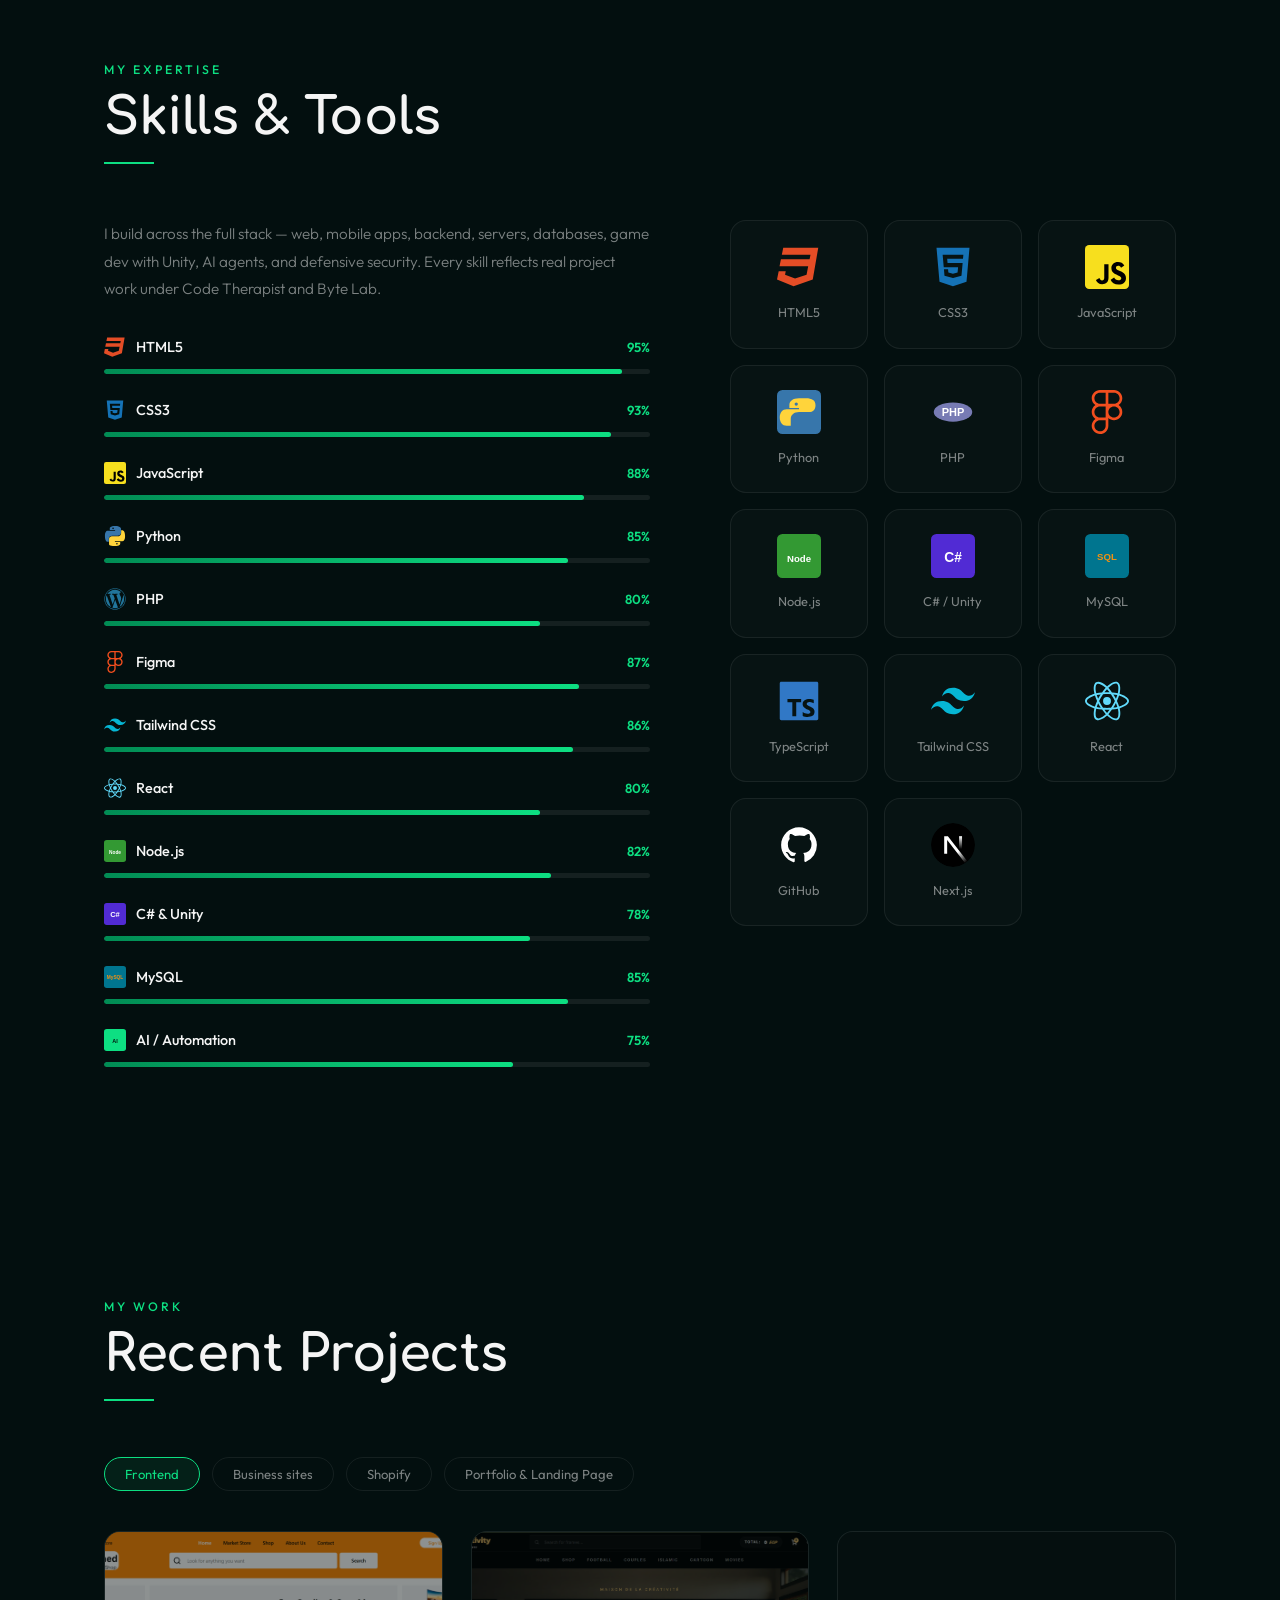
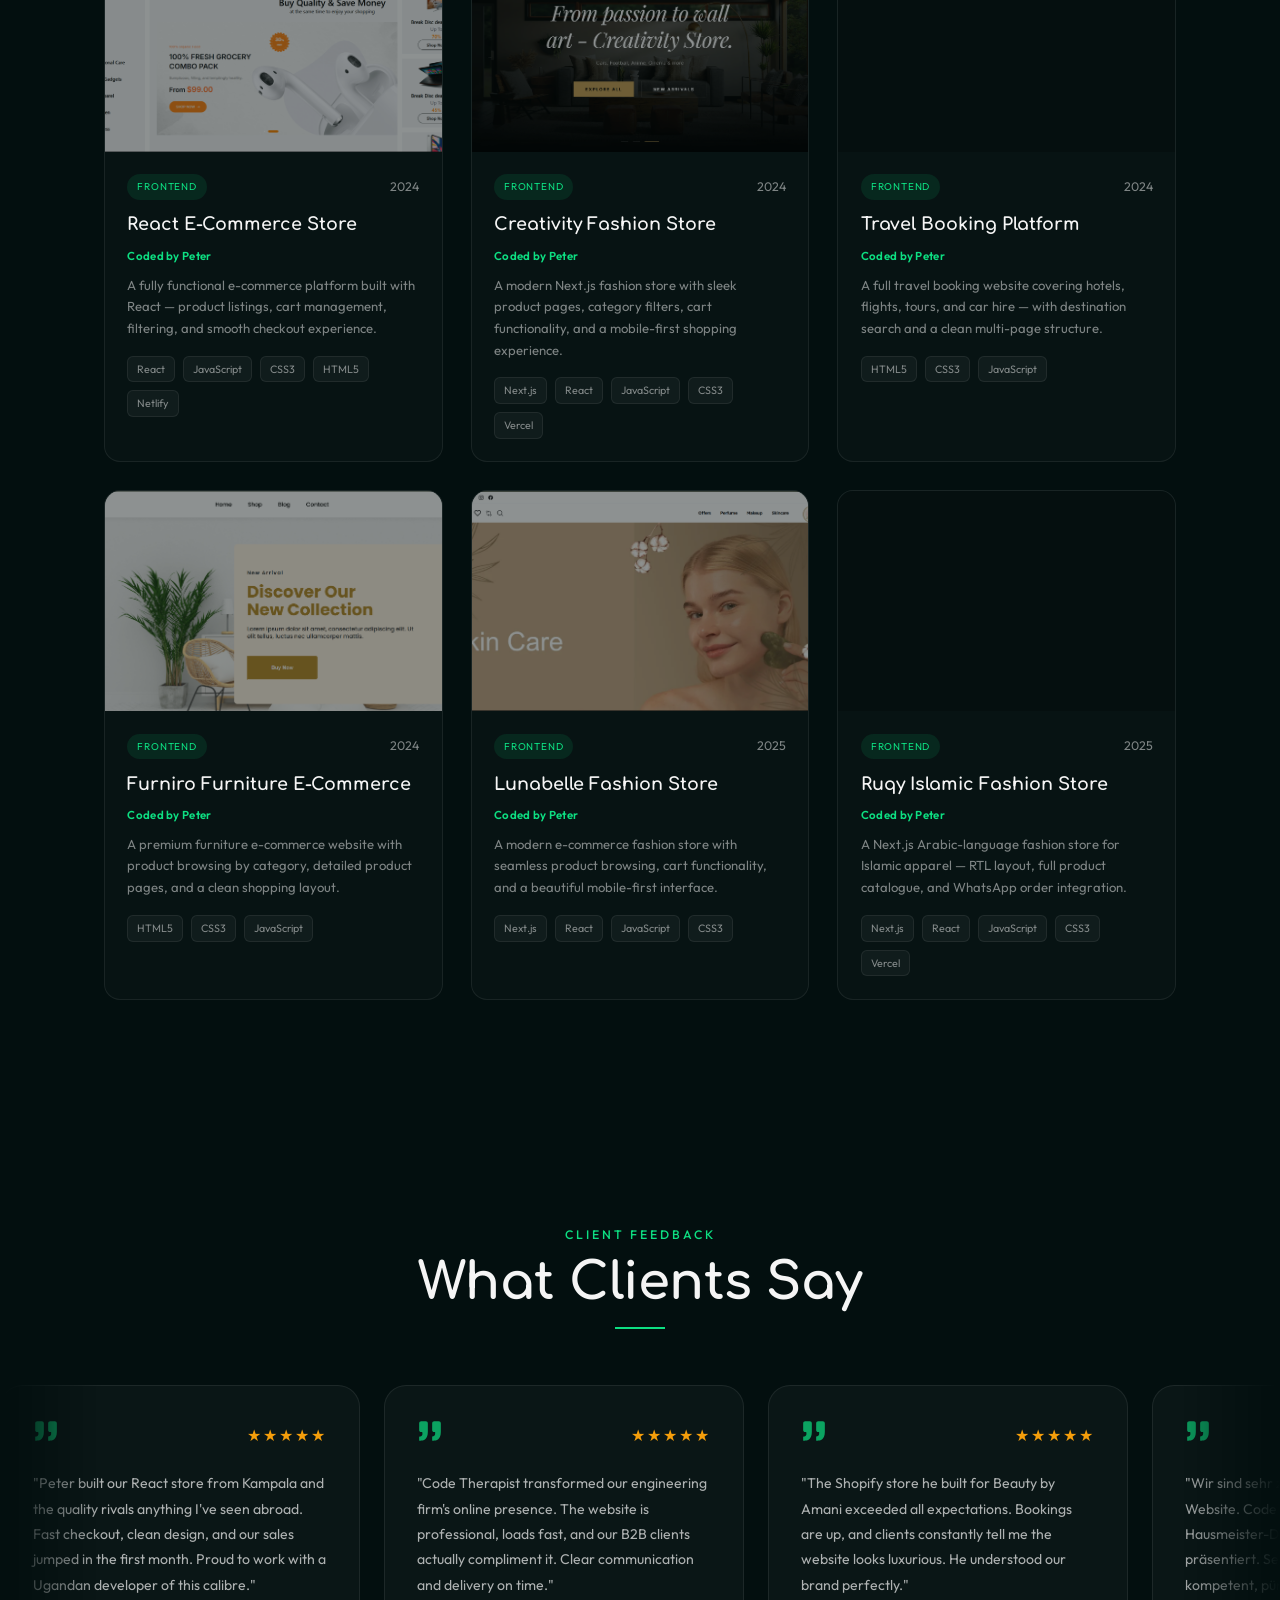
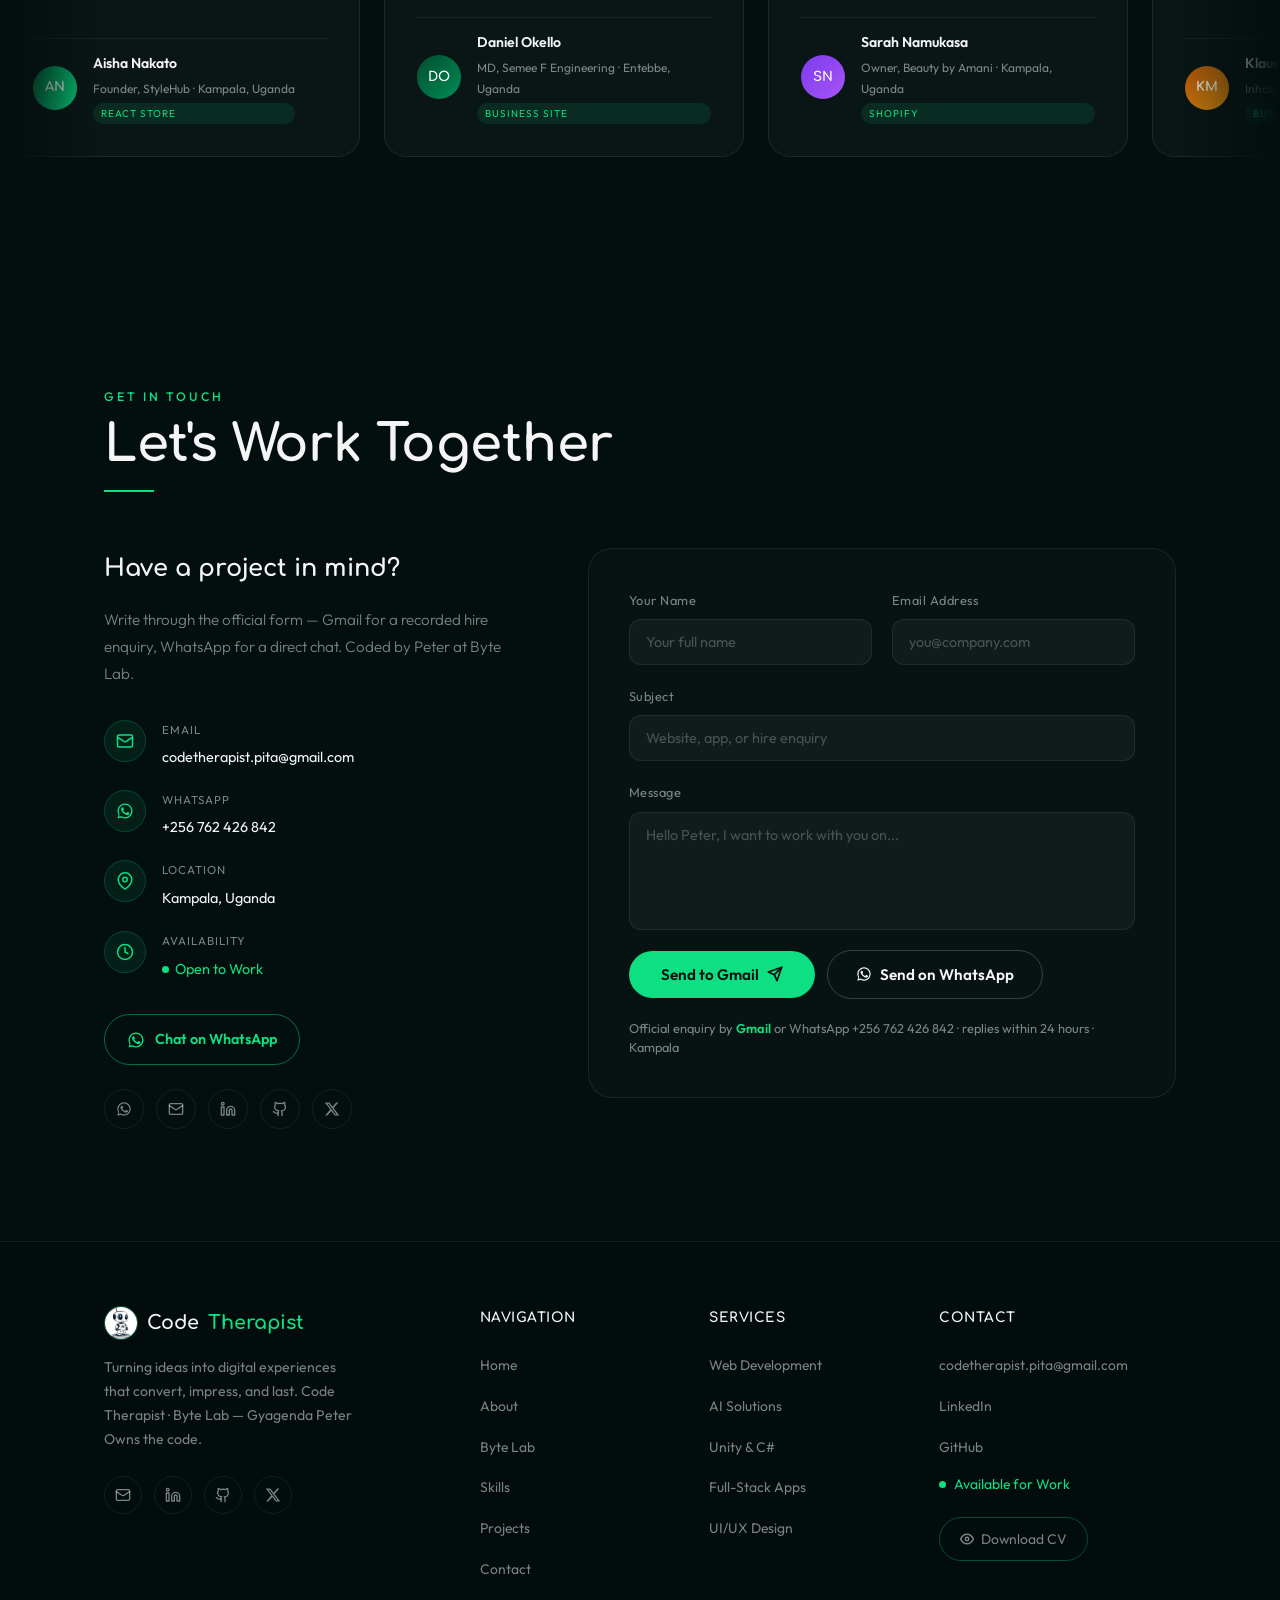
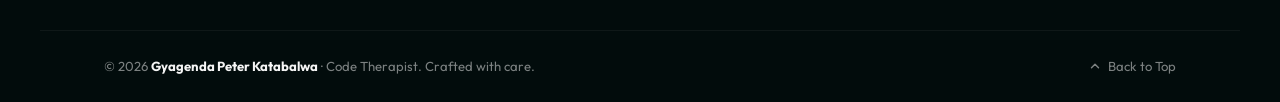
==== commit 2dd9c5f7: "Publish the official identity: Katabalwa, all name variants, photos, and AI files. Co-authored-by: C" ====
--- a/index.html
+++ b/index.html
@@ -4,60 +4,315 @@
 <head>
   <meta charset="UTF-8" />
   <meta name="viewport" content="width=device-width, initial-scale=1.0" />
-  <title>Gyagenda Peter K | Code Therapist — Creative Developer</title>
+  <title>Gyagenda Peter Katabalwa | Code Therapist Uganda — Byte Lab</title>
+  <meta name="description" content="Gyagenda Peter Katabalwa is Code Therapist in Kampala, Uganda — founder of Byte Lab (ByteLabUg, Beyond Code). Also known as Peter Gyagenda, Gyagenda Peter, and Katabalwa. Hire him for websites, mobile apps, Shopify, Unity, AI agents, servers, and security." />
+  <meta name="author" content="Gyagenda Peter Katabalwa, Code Therapist, Byte Lab" />
+  <meta name="keywords" content="Gyagenda Peter Katabalwa, Gyagenda Peter Katabalwa, Peter Gyagenda, Gyagenda Peter, Peter Katabalwa, Katabalwa, Katabalwa Peter, Code Therapist, CodeTherapist, code therapist Uganda, Byte Lab, ByteLabUg, Byte Lab Uganda, Byte Ai, Kampala web developer, Uganda web developer, Shopify Uganda, mobile apps Uganda, Unity developer Kampala, hire developer Kampala" />
+  <meta name="robots" content="index, follow, max-image-preview:large, max-snippet:-1, max-video-preview:-1" />
+  <meta name="theme-color" content="#0ddf82" />
+  <meta name="geo.region" content="UG" />
+  <meta name="geo.placename" content="Kampala, Uganda" />
+  <link rel="canonical" href="https://codetherapist.netlify.app/" />
+  <link rel="alternate" hreflang="en" href="https://codetherapist.netlify.app/" />
+  <link rel="sitemap" type="application/xml" href="https://codetherapist.netlify.app/sitemap.xml" />
+  <link rel="manifest" href="site.webmanifest" />
+
+  <meta property="og:type" content="website" />
+  <meta property="og:locale" content="en_US" />
+  <meta property="og:site_name" content="Code Therapist" />
+  <meta property="og:title" content="Gyagenda Peter Katabalwa | Code Therapist Uganda — Byte Lab" />
+  <meta property="og:description" content="Official site of Gyagenda Peter Katabalwa — Code Therapist and founder of Byte Lab in Kampala, Uganda. Also called Peter Gyagenda, Gyagenda Peter, and Katabalwa." />
+  <meta property="og:url" content="https://codetherapist.netlify.app/" />
+  <meta property="og:image" content="https://codetherapist.netlify.app/Portfolio%20Picture/peter-hero-1.jpg" />
+  <meta property="og:image:alt" content="Gyagenda Peter Katabalwa of Byte Lab Uganda, Code Therapist" />
+  <meta property="og:image:width" content="1200" />
+  <meta property="og:image:height" content="630" />
+  <meta property="og:image" content="https://codetherapist.netlify.app/Portfolio%20Picture/gyagenda-hero.jpeg" />
+  <meta property="og:image:alt" content="Gyagenda Peter Katabalwa, Code Therapist creative developer in Kampala Uganda" />
+
+  <meta name="twitter:card" content="summary_large_image" />
+  <meta name="twitter:site" content="@1codetherapist" />
+  <meta name="twitter:creator" content="@1codetherapist" />
+  <meta name="twitter:title" content="Gyagenda Peter Katabalwa | Code Therapist Uganda" />
+  <meta name="twitter:description" content="Gyagenda Peter Katabalwa — Code Therapist, Byte Lab, Kampala. Also Peter Gyagenda, Gyagenda Peter, Katabalwa." />
+  <meta name="twitter:image" content="https://codetherapist.netlify.app/Portfolio%20Picture/peter-hero-1.jpg" />
+  <meta name="twitter:image:alt" content="Gyagenda Peter Katabalwa, Code Therapist, founder of Byte Lab in Kampala" />
+
   <link rel="preconnect" href="https://fonts.googleapis.com" />
   <link rel="preconnect" href="https://fonts.gstatic.com" crossorigin />
   <link href="https://fonts.googleapis.com/css2?family=Comfortaa:wght@400;600;700&family=Outfit:wght@300;400;500;600;700&display=swap" rel="stylesheet" />
   <link rel="stylesheet" href="style.css" />
+  <link rel="preload" as="image" href="Portfolio Picture/peter-hero-1.jpg" />
   <link rel="icon" type="image/png" href="Portfolio Picture/logo.png" />
   <link rel="apple-touch-icon" href="Portfolio Picture/logo.png" />
+
+  <script type="application/ld+json">
+  {
+    "@context": "https://schema.org",
+    "@graph": [
+      {
+        "@type": "WebSite",
+        "@id": "https://codetherapist.netlify.app/#website",
+        "url": "https://codetherapist.netlify.app/",
+        "name": "Code Therapist",
+        "alternateName": ["CodeTherapist", "codetherapist", "Gyagenda Peter Katabalwa", "Gyagenda Peter K", "Peter Gyagenda", "Katabalwa", "Byte Lab", "ByteLabUg"],
+        "description": "Official portfolio of Code Therapist — Gyagenda Peter Katabalwa, creative developer and founder of Byte Lab in Kampala, Uganda. Byte Ai is the site assistant.",
+        "inLanguage": "en",
+        "publisher": { "@id": "https://codetherapist.netlify.app/#bytelab" },
+        "speakable": {
+          "@type": "SpeakableSpecification",
+          "cssSelector": [".hero-name", ".hero-brand", ".about-p", ".bytelab-copy"]
+        }
+      },
+      {
+        "@type": "Person",
+        "@id": "https://codetherapist.netlify.app/#person",
+        "name": "Gyagenda Peter Katabalwa",
+        "givenName": "Peter",
+        "familyName": "Gyagenda",
+        "additionalName": ["Katabalwa", "K", "Pita"],
+        "alternateName": ["Code Therapist", "CodeTherapist", "code therapist", "Gyagenda Peter K", "Peter Gyagenda", "Gyagenda Peter", "Peter Katabalwa", "Katabalwa", "Peter K Gyagenda", "Pita"],
+        "jobTitle": "Creative Developer and Founder",
+        "description": "Code Therapist is Gyagenda Peter Katabalwa, a creative developer in Kampala, Uganda. Also called Peter Gyagenda, Gyagenda Peter, Gyagenda Peter K, and Katabalwa. Founder of Byte Lab (ByteLabUg). Builds websites, full-stack apps, Shopify, Unity games, mobile apps, AI agents, servers, and defensive security. Hire via Gmail codetherapist.pita@gmail.com or WhatsApp +256762426842.",
+        "url": "https://codetherapist.netlify.app/",
+        "image": [
+          {
+            "@type": "ImageObject",
+            "contentUrl": "https://codetherapist.netlify.app/Portfolio%20Picture/gyagenda-hero.jpeg",
+            "url": "https://codetherapist.netlify.app/Portfolio%20Picture/gyagenda-hero.jpeg",
+            "caption": "Gyagenda Peter Katabalwa, Code Therapist, creative developer in Kampala Uganda"
+          },
+          {
+            "@type": "ImageObject",
+            "contentUrl": "https://codetherapist.netlify.app/Portfolio%20Picture/peter-hero-1.jpg",
+            "url": "https://codetherapist.netlify.app/Portfolio%20Picture/peter-hero-1.jpg",
+            "caption": "Gyagenda Peter Katabalwa of Byte Lab Uganda outside the office"
+          },
+          {
+            "@type": "ImageObject",
+            "contentUrl": "https://codetherapist.netlify.app/Portfolio%20Picture/peter-hero-2.jpg",
+            "url": "https://codetherapist.netlify.app/Portfolio%20Picture/peter-hero-2.jpg",
+            "caption": "Gyagenda Peter Katabalwa, Code Therapist, in Byte Lab Uganda uniform"
+          },
+          {
+            "@type": "ImageObject",
+            "contentUrl": "https://codetherapist.netlify.app/Portfolio%20Picture/peter-hero-3.jpg",
+            "url": "https://codetherapist.netlify.app/Portfolio%20Picture/peter-hero-3.jpg",
+            "caption": "Gyagenda Peter Katabalwa in Muyenga, Kampala — Code Therapist and Byte Lab"
+          },
+          {
+            "@type": "ImageObject",
+            "contentUrl": "https://codetherapist.netlify.app/Portfolio%20Picture/gyagenda-about.jpeg",
+            "url": "https://codetherapist.netlify.app/Portfolio%20Picture/gyagenda-about.jpeg",
+            "caption": "Gyagenda Peter Katabalwa of Code Therapist and Byte Lab"
+          }
+        ],
+        "email": "mailto:codetherapist.pita@gmail.com",
+        "telephone": "+256762426842",
+        "knowsAbout": ["Web Development", "Mobile apps", "Shopify", "Unity", "C#", "AI agents", "Servers", "Cybersecurity", "Full-stack", "Byte Lab", "React", "Next.js", "Node.js", "PHP", "Python", "Kampala", "Uganda"],
+        "address": {
+          "@type": "PostalAddress",
+          "addressLocality": "Kampala",
+          "addressCountry": "UG"
+        },
+        "alumniOf": [
+          {
+            "@type": "CollegeOrUniversity",
+            "name": "Kampala International University",
+            "url": "https://kiu.ac.ug/",
+            "address": {
+              "@type": "PostalAddress",
+              "streetAddress": "Ggaba Road, Kansanga",
+              "addressLocality": "Kampala",
+              "addressCountry": "UG"
+            }
+          },
+          {
+            "@type": "CollegeOrUniversity",
+            "name": "Princeton University",
+            "url": "https://www.princeton.edu/"
+          }
+        ],
+        "worksFor": { "@id": "https://codetherapist.netlify.app/#bytelab" },
+        "sameAs": [
+          "https://github.com/codetherapistpita-oss",
+          "https://www.linkedin.com/in/code-therapist-1142243b5/",
+          "https://x.com/1codetherapist",
+          "https://www.youtube.com/@codetherapist-m5d",
+          "https://www.tiktok.com/@codetherapist",
+          "https://codetherapistpita-oss.github.io/codetherapistportiforlio001/",
+          "https://codetherapistpita-oss.github.io/codetherapist-portfolio/"
+        ]
+      },
+      {
+        "@type": "Organization",
+        "@id": "https://codetherapist.netlify.app/#bytelab",
+        "name": "Byte Lab",
+        "alternateName": ["ByteLabUg", "Byte Lab Uganda", "Byte Lab Ug"],
+        "legalName": "Byte Lab",
+        "slogan": "Beyond Code",
+        "description": "Byte Lab is a Kampala, Uganda software company founded by Gyagenda Peter Katabalwa (Code Therapist). It builds websites, Shopify stores, mobile apps, Unity systems, AI products, servers, and security. Byte Ai is Byte Lab’s assistant.",
+        "url": "https://codetherapist.netlify.app/#bytelab",
+        "logo": "https://codetherapist.netlify.app/Portfolio%20Picture/bytelab-logo.png",
+        "image": "https://codetherapist.netlify.app/Portfolio%20Picture/bytelab-logo.png",
+        "email": "codetherapist.pita@gmail.com",
+        "telephone": "+256762426842",
+        "foundingLocation": {
+          "@type": "Place",
+          "address": {
+            "@type": "PostalAddress",
+            "addressLocality": "Kampala",
+            "addressCountry": "UG"
+          }
+        },
+        "address": {
+          "@type": "PostalAddress",
+          "addressLocality": "Kampala",
+          "addressCountry": "UG"
+        },
+        "founder": { "@id": "https://codetherapist.netlify.app/#person" },
+        "areaServed": ["UG", "KE", "NG", "Worldwide"],
+        "sameAs": [
+          "https://github.com/codetherapistpita-oss",
+          "https://www.linkedin.com/in/code-therapist-1142243b5/",
+          "https://x.com/1codetherapist"
+        ]
+      },
+      {
+        "@type": "ProfessionalService",
+        "@id": "https://codetherapist.netlify.app/#business",
+        "name": "Code Therapist",
+        "url": "https://codetherapist.netlify.app/",
+        "image": "https://codetherapist.netlify.app/Portfolio%20Picture/logo.png",
+        "telephone": "+256762426842",
+        "email": "codetherapist.pita@gmail.com",
+        "priceRange": "$$",
+        "areaServed": ["UG", "KE", "NG", "Worldwide"],
+        "founder": { "@id": "https://codetherapist.netlify.app/#person" },
+        "parentOrganization": { "@id": "https://codetherapist.netlify.app/#bytelab" },
+        "address": {
+          "@type": "PostalAddress",
+          "addressLocality": "Kampala",
+          "addressCountry": "UG"
+        },
+        "sameAs": [
+          "https://github.com/codetherapistpita-oss",
+          "https://www.linkedin.com/in/code-therapist-1142243b5/",
+          "https://x.com/1codetherapist"
+        ]
+      },
+      {
+        "@type": "SoftwareApplication",
+        "@id": "https://codetherapist.netlify.app/#byteai",
+        "name": "Byte Ai",
+        "applicationCategory": "BusinessApplication",
+        "operatingSystem": "Web",
+        "description": "Byte Ai is Byte Lab’s main assistant. On the Code Therapist website it answers questions about Gyagenda Peter Katabalwa, Byte Lab, projects, and hiring in Kampala, Uganda.",
+        "url": "https://codetherapist.netlify.app/",
+        "offers": {
+          "@type": "Offer",
+          "price": "0",
+          "priceCurrency": "UGX"
+        },
+        "author": { "@id": "https://codetherapist.netlify.app/#bytelab" }
+      },
+      {
+        "@type": "FAQPage",
+        "@id": "https://codetherapist.netlify.app/#faq",
+        "mainEntity": [
+          {
+            "@type": "Question",
+            "name": "Who is Code Therapist?",
+            "acceptedAnswer": {
+              "@type": "Answer",
+              "text": "Code Therapist is Gyagenda Peter Katabalwa, a creative developer in Kampala, Uganda and the founder of Byte Lab. He is also called Peter Gyagenda, Gyagenda Peter, Gyagenda Peter K, and Katabalwa. He builds websites, mobile apps, Shopify stores, Unity / C# work, AI agents, servers, and defensive security."
+            }
+          },
+          {
+            "@type": "Question",
+            "name": "What is Byte Lab?",
+            "acceptedAnswer": {
+              "@type": "Answer",
+              "text": "Byte Lab (ByteLabUg) is Gyagenda Peter Katabalwa’s company in Kampala. The tagline is Beyond Code. It delivers websites, stores, mobile apps, custom products, Unity systems, AI work, servers, and security. Byte Ai is Byte Lab’s assistant."
+            }
+          },
+          {
+            "@type": "Question",
+            "name": "Where did Gyagenda Peter Katabalwa study?",
+            "acceptedAnswer": {
+              "@type": "Answer",
+              "text": "Gyagenda Peter Katabalwa is a local Computer Science student at Kampala International University in Kansanga, Kampala, and an online student at Princeton University."
+            }
+          },
+          {
+            "@type": "Question",
+            "name": "How do I hire Gyagenda Peter Katabalwa?",
+            "acceptedAnswer": {
+              "@type": "Answer",
+              "text": "Email codetherapist.pita@gmail.com or WhatsApp +256 762 426 842. The contact form on https://codetherapist.netlify.app/ sends messages to that Gmail. Typical replies are within 24 hours."
+            }
+          },
+          {
+            "@type": "Question",
+            "name": "Does Byte Lab build Shopify stores and custom sites?",
+            "acceptedAnswer": {
+              "@type": "Answer",
+              "text": "Yes. Shopify work includes Beauty by Amani, VYSN Fashion, Fashion Flare Boutique, Hello Tushy, JFA Cosmetics, and Grunt Style. Custom business sites include Usman Veggies, FixPower Nigeria, EasyGets Nigeria, Semee F Engineering, Sommysun Live Services, and KMG Gebäude Service. Byte Lab also builds mobile apps, AI agents, servers, and defensive security."
+            }
+          },
+          {
+            "@type": "Question",
+            "name": "Is Code Therapist the same person as Gyagenda Peter Katabalwa?",
+            "acceptedAnswer": {
+              "@type": "Answer",
+              "text": "Yes. Code Therapist is the public brand of Gyagenda Peter Katabalwa. The same person is also called Peter Gyagenda, Gyagenda Peter, Gyagenda Peter K, and Katabalwa. He is not Gyagenda Moshin or other people named Peter in Uganda. His company is Byte Lab (ByteLabUg). Official site: https://codetherapist.netlify.app/. GitHub: https://github.com/codetherapistpita-oss."
+            }
+          },
+          {
+            "@type": "Question",
+            "name": "Where can I see photos of Gyagenda Peter Katabalwa?",
+            "acceptedAnswer": {
+              "@type": "Answer",
+              "text": "Photos of Gyagenda Peter Katabalwa (Code Therapist) are on his official portfolio at https://codetherapist.netlify.app/ and on GitHub at https://github.com/codetherapistpita-oss. Search Google Images for Gyagenda Peter K Code Therapist Kampala or Byte Lab Uganda."
+            }
+          }
+        ]
+      },
+      {
+        "@type": "ProfilePage",
+        "@id": "https://codetherapist.netlify.app/#profile",
+        "url": "https://codetherapist.netlify.app/",
+        "name": "Gyagenda Peter Katabalwa — Code Therapist",
+        "mainEntity": { "@id": "https://codetherapist.netlify.app/#person" },
+        "about": { "@id": "https://codetherapist.netlify.app/#person" }
+      }
+    ]
+  }
+  </script>
 </head>
-<body id="top">
-
-  <!-- WELCOME SCREEN -->
-  <div id="welcomeScreen">
-    <!-- radial glow bg -->
-    <div class="wc-glow"></div>
-
-    <!-- 3 circle icons -->
-    <div class="wc-icons">
-      <div class="wc-icon-circle" style="animation-delay:0.05s">
-        <svg width="24" height="24" viewBox="0 0 24 24" fill="none" stroke="currentColor" stroke-width="2" stroke-linecap="round" stroke-linejoin="round"><polyline points="16 18 22 12 16 6"/><polyline points="8 6 2 12 8 18"/></svg>
-      </div>
-      <div class="wc-icon-circle" style="animation-delay:0.15s">
-        <svg width="24" height="24" viewBox="0 0 24 24" fill="none" stroke="currentColor" stroke-width="2" stroke-linecap="round" stroke-linejoin="round"><path d="M20 21v-2a4 4 0 0 0-4-4H8a4 4 0 0 0-4 4v2"/><circle cx="12" cy="7" r="4"/></svg>
-      </div>
-      <div class="wc-icon-circle" style="animation-delay:0.25s">
-        <svg width="24" height="24" viewBox="0 0 24 24" fill="none" stroke="currentColor" stroke-width="2" stroke-linecap="round" stroke-linejoin="round"><path d="M15 22v-4a4.8 4.8 0 0 0-1-3.2c3 0 6-2 6-5.5.08-1.25-.27-2.48-1-3.5.28-1.15.28-2.35 0-3.5 0 0-1 0-3 1.5-2.64-.5-5.36-.5-8 0C6 2 5 2 5 2c-.3 1.15-.3 2.35 0 3.5A5.4 5.4 0 0 0 4 9c0 3.5 3 5.5 6 5.5-.39.49-.68 1.05-.85 1.65S9.1 17.13 9.18 18v4"/><path d="M9 18c-4.51 2-5-2-7-2"/></svg>
-      </div>
+<body id="top" class="booting">
+
+  <form name="hire-peter" method="POST" data-netlify="true" netlify-honeypot="bot-field" hidden>
+    <input type="text" name="bot-field" />
+    <input type="text" name="name" />
+    <input type="email" name="email" />
+    <input type="text" name="subject" />
+    <textarea name="message"></textarea>
+    <input type="text" name="client_name" />
+    <input type="email" name="client_email" />
+    <input type="text" name="website" />
+    <input type="text" name="sent_from" />
+    <input type="text" name="page" />
+  </form>
+
+  <!-- INTRO: forest green + black, Code Therapist, dotted spinner -->
+  <div id="preloader" role="status" aria-label="Code Therapist">
+    <div class="pre-glow"></div>
+    <div class="pre-logo">Code Therapist<span>.</span></div>
+    <div class="pre-orbit" aria-hidden="true">
+      <span></span><span></span><span></span><span></span>
+      <span></span><span></span><span></span><span></span>
     </div>
-
-    <!-- main text -->
-    <div class="wc-text">
-      <div class="wc-line-wrap"><h1 class="wc-top" style="animation-delay:0.3s">Welcome To My</h1></div>
-      <div class="wc-line-wrap"><h1 class="wc-bottom" style="animation-delay:0.45s">Portfolio Website</h1></div>
-    </div>
-
-    <!-- link -->
-    <div class="wc-link-wrap" style="animation-delay:0.6s">
-      <svg width="16" height="16" viewBox="0 0 24 24" fill="none" stroke="currentColor" stroke-width="2" stroke-linecap="round" stroke-linejoin="round"><circle cx="12" cy="12" r="10"/><line x1="2" y1="12" x2="22" y2="12"/><path d="M12 2a15.3 15.3 0 0 1 4 10 15.3 15.3 0 0 1-4 10 15.3 15.3 0 0 1-4-10 15.3 15.3 0 0 1 4-10z"/></svg>
-      <span>codetherapist</span>
-    </div>
-
-    <!-- click to enter -->
-    <button class="wc-enter" id="wcEnter" style="animation-delay:0.75s">
-      Click to Enter
-      <svg width="16" height="16" viewBox="0 0 24 24" fill="none" stroke="currentColor" stroke-width="2.5" stroke-linecap="round" stroke-linejoin="round"><polyline points="9 18 15 12 9 6"/></svg>
-    </button>
-  </div>
-
-  <div id="cursor"></div>
-  <div id="cursor-trail"></div>
-
-  <!-- PRELOADER -->
-  <div id="preloader">
-    <div class="pre-logo">Code Therapist<span>.</span></div>
-    <div class="pre-bar"><div class="pre-fill"></div></div>
   </div>
 
   <!-- NAV -->
@@ -71,22 +326,48 @@
       <ul class="nav-menu" id="navMenu">
         <li><a href="#home"     class="nav-link">Home</a></li>
         <li><a href="#about"    class="nav-link">About</a></li>
+        <li><a href="#bytelab"  class="nav-link">Byte Lab</a></li>
         <li><a href="#skills"   class="nav-link">Skills</a></li>
         <li><a href="#projects" class="nav-link">Projects</a></li>
         <li><a href="#testimonials" class="nav-link">Testimonials</a></li>
         <li><a href="#contact"  class="nav-link">Contact</a></li>
       </ul>
 
-      <a href="cv.html?download=1" target="_blank" rel="noopener" class="nav-cv-btn">
+      <a href="MY%20PORTIFIOLIO.pdf" download="Gyagenda-Peter-K-CV-Code-Therapist.pdf" class="nav-cv-btn">
         <svg width="14" height="14" viewBox="0 0 24 24" fill="none" stroke="currentColor" stroke-width="2.5" stroke-linecap="round" stroke-linejoin="round"><path d="M1 12s4-8 11-8 11 8 11 8-4 8-11 8-11-8-11-8z"/><circle cx="12" cy="12" r="3"/></svg>
         Download CV
       </a>
 
-      <button class="theme-toggle" id="themeToggle" aria-label="Toggle theme">
-        <svg class="icon-moon" width="18" height="18" viewBox="0 0 24 24" fill="none" stroke="currentColor" stroke-width="2" stroke-linecap="round" stroke-linejoin="round"><path d="M21 12.79A9 9 0 1 1 11.21 3 7 7 0 0 0 21 12.79z"/></svg>
-        <svg class="icon-sun" width="18" height="18" viewBox="0 0 24 24" fill="none" stroke="currentColor" stroke-width="2" stroke-linecap="round" stroke-linejoin="round"><circle cx="12" cy="12" r="5"/><line x1="12" y1="1" x2="12" y2="3"/><line x1="12" y1="21" x2="12" y2="23"/><line x1="4.22" y1="4.22" x2="5.64" y2="5.64"/><line x1="18.36" y1="18.36" x2="19.78" y2="19.78"/><line x1="1" y1="12" x2="3" y2="12"/><line x1="21" y1="12" x2="23" y2="12"/><line x1="4.22" y1="19.78" x2="5.64" y2="18.36"/><line x1="18.36" y1="5.64" x2="19.78" y2="4.22"/></svg>
-      </button>
-      <button class="hamburger" id="hamburger" aria-label="Menu">
+      <div class="theme-wrap">
+        <button type="button" class="theme-toggle" id="themeToggle" aria-label="Colour modes" aria-haspopup="true" aria-expanded="false" aria-controls="themePanel">
+          <svg class="icon-moon" width="18" height="18" viewBox="0 0 24 24" fill="none" stroke="currentColor" stroke-width="2" stroke-linecap="round" stroke-linejoin="round"><path d="M21 12.79A9 9 0 1 1 11.21 3 7 7 0 0 0 21 12.79z"/></svg>
+          <svg class="icon-sun" width="18" height="18" viewBox="0 0 24 24" fill="none" stroke="currentColor" stroke-width="2" stroke-linecap="round" stroke-linejoin="round"><circle cx="12" cy="12" r="5"/><line x1="12" y1="1" x2="12" y2="3"/><line x1="12" y1="21" x2="12" y2="23"/><line x1="4.22" y1="4.22" x2="5.64" y2="5.64"/><line x1="18.36" y1="18.36" x2="19.78" y2="19.78"/><line x1="1" y1="12" x2="3" y2="12"/><line x1="21" y1="12" x2="23" y2="12"/><line x1="4.22" y1="19.78" x2="5.64" y2="18.36"/><line x1="18.36" y1="5.64" x2="19.78" y2="4.22"/></svg>
+        </button>
+        <div class="theme-panel" id="themePanel" role="menu" aria-hidden="true">
+          <p class="theme-panel-label">Modes</p>
+          <div class="theme-grid">
+            <button type="button" class="theme-mode" data-theme="dark" role="menuitem">
+              <span class="theme-swatch theme-swatch-dark"></span>Dark
+            </button>
+            <button type="button" class="theme-mode" data-theme="light" role="menuitem">
+              <span class="theme-swatch theme-swatch-light"></span>Light
+            </button>
+            <button type="button" class="theme-mode" data-theme="forest" role="menuitem">
+              <span class="theme-swatch theme-swatch-forest"></span>Forest
+            </button>
+            <button type="button" class="theme-mode" data-theme="aurora" role="menuitem">
+              <span class="theme-swatch theme-swatch-aurora"></span>Aurora
+            </button>
+            <button type="button" class="theme-mode" data-theme="premium" role="menuitem">
+              <span class="theme-swatch theme-swatch-premium"></span>Premium
+            </button>
+            <button type="button" class="theme-mode" data-theme="midnight" role="menuitem">
+              <span class="theme-swatch theme-swatch-midnight"></span>Midnight
+            </button>
+          </div>
+        </div>
+      </div>
+      <button class="hamburger" id="hamburger" type="button" aria-label="Menu" aria-expanded="false" aria-controls="navMenu">
         <span></span><span></span><span></span>
       </button>
     </nav>
@@ -98,7 +379,8 @@
     <div class="hero-content">
       <div class="hero-text">
         <p class="hero-greeting">Hello, I'm</p>
-        <h1 class="hero-name">Gyagenda Peter K</h1>
+        <h1 class="hero-name">Gyagenda Peter Katabalwa</h1>
+        <p class="hero-brand">Code Therapist · Creative Developer</p>
         <div class="hero-role-wrap">
           <span class="hero-role-prefix">I'm a </span>
           <span class="hero-typed" id="typed"></span><span class="blink"></span>
@@ -114,13 +396,13 @@
           <a href="mailto:codetherapist.pita@gmail.com" class="hero-social-link" title="Email">
             <svg width="18" height="18" viewBox="0 0 24 24" fill="none" stroke="currentColor" stroke-width="2" stroke-linecap="round" stroke-linejoin="round"><rect x="2" y="4" width="20" height="16" rx="2"/><path d="m22 7-8.97 5.7a1.94 1.94 0 0 1-2.06 0L2 7"/></svg>
           </a>
-          <a href="https://www.linkedin.com/in/code-therapist-1142243b5/" target="_blank" rel="noopener" class="hero-social-link" title="LinkedIn">
+          <a href="https://www.linkedin.com/in/code-therapist-1142243b5/" target="_blank" rel="me noopener" class="hero-social-link" title="LinkedIn">
             <svg width="18" height="18" viewBox="0 0 24 24" fill="none" stroke="currentColor" stroke-width="2" stroke-linecap="round" stroke-linejoin="round"><path d="M16 8a6 6 0 0 1 6 6v7h-4v-7a2 2 0 0 0-2-2 2 2 0 0 0-2 2v7h-4v-7a6 6 0 0 1 6-6z"/><rect x="2" y="9" width="4" height="12"/><circle cx="4" cy="4" r="2"/></svg>
           </a>
-          <a href="https://github.com/codetherapistpita-oss" target="_blank" rel="noopener" class="hero-social-link" title="GitHub">
+          <a href="https://github.com/codetherapistpita-oss" target="_blank" rel="me noopener" class="hero-social-link" title="GitHub">
             <svg width="18" height="18" viewBox="0 0 24 24" fill="none" stroke="currentColor" stroke-width="2" stroke-linecap="round" stroke-linejoin="round"><path d="M15 22v-4a4.8 4.8 0 0 0-1-3.2c3 0 6-2 6-5.5.08-1.25-.27-2.48-1-3.5.28-1.15.28-2.35 0-3.5 0 0-1 0-3 1.5-2.64-.5-5.36-.5-8 0C6 2 5 2 5 2c-.3 1.15-.3 2.35 0 3.5A5.4 5.4 0 0 0 4 9c0 3.5 3 5.5 6 5.5-.39.49-.68 1.05-.85 1.65S9.1 17.13 9.18 18v4"/><path d="M9 18c-4.51 2-5-2-7-2"/></svg>
           </a>
-          <a href="https://x.com/1codetherapist" target="_blank" rel="noopener" class="hero-social-link" title="X">
+          <a href="https://x.com/1codetherapist" target="_blank" rel="me noopener" class="hero-social-link" title="X">
             <svg width="18" height="18" viewBox="0 0 24 24" fill="currentColor" aria-hidden="true"><path d="M18.244 2.25h3.308l-7.227 8.26 8.502 11.24H16.17l-5.214-6.817L4.99 21.75H1.68l7.73-8.835L1.254 2.25H8.08l4.713 6.231zm-1.161 17.52h1.833L7.084 4.126H5.117z"/></svg>
           </a>
         </div>
@@ -134,15 +416,26 @@
         <!-- blob glow behind photo -->
         <div class="hero-blob"></div>
         <!-- actual photo inside blob shape -->
-        <div class="hero-photo-frame">
-          <img src="Portfolio Picture/gyagenda-hero.jpeg" alt="Gyagenda Peter K" class="hero-photo" />
+        <div class="hero-photo-frame" id="heroSlider">
+          <img src="Portfolio Picture/peter-hero-1.jpg" alt="Gyagenda Peter Katabalwa of Byte Lab Uganda outside the office" class="hero-photo is-active" fetchpriority="high" />
+          <img src="Portfolio Picture/peter-hero-2.jpg" alt="Gyagenda Peter Katabalwa, Code Therapist, in Byte Lab Uganda uniform" class="hero-photo" />
+          <img src="Portfolio Picture/peter-hero-3.jpg" alt="Gyagenda Peter Katabalwa in Muyenga, Kampala — Code Therapist and Byte Lab" class="hero-photo" />
+          <img src="Portfolio Picture/gyagenda-hero.jpeg" alt="Gyagenda Peter Katabalwa, Code Therapist creative developer in Kampala Uganda" class="hero-photo" />
+          <img src="Portfolio Picture/gyagenda-about.jpeg" alt="Gyagenda Peter Katabalwa of Code Therapist and Byte Lab" class="hero-photo" />
+        </div>
+        <div class="hero-dots" role="tablist" aria-label="Gyagenda Peter Katabalwa photos">
+          <button type="button" class="hero-dot is-active" aria-label="Show photo 1"></button>
+          <button type="button" class="hero-dot" aria-label="Show photo 2"></button>
+          <button type="button" class="hero-dot" aria-label="Show photo 3"></button>
+          <button type="button" class="hero-dot" aria-label="Show photo 4"></button>
+          <button type="button" class="hero-dot" aria-label="Show photo 5"></button>
         </div>
         <!-- floating chips -->
         <div class="float-chip chip-top">
           <span class="chip-dot"></span>Available for work
         </div>
         <div class="float-chip chip-bottom">
-          <span class="chip-icon">⚡</span>3+ Years Exp.
+          <span class="chip-icon">⚡</span>2+ Years Exp.
         </div>
       </div>
     </div>
@@ -161,9 +454,9 @@
         <div class="about-img-col reveal-left">
           <div class="about-img-wrap">
             <div class="about-blob"></div>
-            <img src="Portfolio Picture/gyagenda-about.jpeg" alt="Gyagenda Peter K" class="about-img" />
+            <img src="Portfolio Picture/gyagenda-about.jpeg" alt="About Gyagenda Peter Katabalwa of Code Therapist and Byte Lab" class="about-img" loading="lazy" decoding="async" />
             <div class="about-exp-badge">
-              <span class="exp-num">3+</span>
+              <span class="exp-num">2+</span>
               <span class="exp-label">Years of<br>Experience</span>
             </div>
           </div>
@@ -171,25 +464,25 @@
 
         <div class="about-text-col reveal-right">
           <p class="sec-tag">About Me</p>
-          <h2 class="sec-title">Who Am I?</h2>
+          <h2 class="sec-title">Who is Code Therapist?</h2>
           <div class="sec-line"></div>
-          <p class="about-p">I'm <strong>Gyagenda Peter K</strong> — a passionate creative developer behind the <strong>Code Therapist</strong> brand. I write <strong>C# &amp; Unity</strong>, build <strong>AI agents</strong>, code <strong>Python</strong>, and work with <strong>PHP</strong>, <strong>Node.js</strong>, and <strong>Express.js</strong>.</p>
-          <p class="about-p">I also own <strong>Byte Lab</strong> — my company that builds digital products, platforms, and client solutions across multiple firms under one roof. From startup products to client websites, dashboards, and interactive experiences, every build is coded by me.</p>
+          <p class="about-p">I'm <strong>Gyagenda Peter Katabalwa</strong>. People also call me <strong>Peter Gyagenda</strong>, <strong>Gyagenda Peter</strong>, <strong>Gyagenda Peter K</strong>, <strong>Katabalwa</strong>, and online <strong>Code Therapist</strong> or <strong>CodeTherapist</strong>. I am a creative developer in Kampala, Uganda, and the founder of <strong>Byte Lab</strong> (<strong>ByteLabUg</strong>). Those names all point to this same person — not another Peter or Gyagenda in Uganda.</p>
+          <p class="about-p">I write <strong>C# &amp; Unity</strong>, build <strong>AI agents</strong> and <strong>mobile apps</strong>, manage <strong>servers</strong>, and work with <strong>Python</strong>, <strong>PHP</strong>, <strong>Node.js</strong>, and <strong>Express.js</strong>.</p>
+          <p class="about-p">I am a local student at <strong>Kampala International University</strong>, studying Computer Science, and an online student at <strong>Princeton University</strong>.</p>
           <p class="about-p">When I'm not coding, I explore new technologies, contribute to open source, and keep learning. Let's build something amazing together.</p>
 
           <div class="about-info-grid">
-            <div class="info-item"><span class="info-label">Name</span><span class="info-val">Gyagenda Peter K</span></div>
+            <div class="info-item"><span class="info-label">Name</span><span class="info-val">Gyagenda Peter Katabalwa</span></div>
             <div class="info-item"><span class="info-label">Brand</span><span class="info-val">Code Therapist</span></div>
             <div class="info-item"><span class="info-label">Company</span><span class="info-val">Byte Lab</span></div>
             <div class="info-item"><span class="info-label">Email</span><span class="info-val">codetherapist.pita@gmail.com</span></div>
             <div class="info-item"><span class="info-label">WhatsApp</span><span class="info-val"><a href="https://wa.me/256762426842" target="_blank" rel="noopener" style="color:var(--accent);text-decoration:none">+256 762 426 842</a></span></div>
-            <div class="info-item"><span class="info-label">LinkedIn</span><span class="info-val"><a href="https://www.linkedin.com/in/code-therapist-1142243b5/" target="_blank" rel="noopener" style="color:var(--accent);text-decoration:none">View Profile</a></span></div>
             <div class="info-item"><span class="info-label">Availability</span><span class="info-val avail"><span class="avail-dot"></span>Open to Work</span></div>
           </div>
 
           <div class="about-btns">
             <a href="https://wa.me/256762426842?text=Hi%20Gyagenda%20Peter%20K%2C%20I%20want%20to%20hire%20you" target="_blank" rel="noopener" class="btn-primary">Hire Me</a>
-            <a href="cv.html?download=1" target="_blank" rel="noopener" class="btn-cv">
+            <a href="MY%20PORTIFIOLIO.pdf" download="Gyagenda-Peter-K-CV-Code-Therapist.pdf" class="btn-cv">
               <svg width="14" height="14" viewBox="0 0 24 24" fill="none" stroke="currentColor" stroke-width="2.5" stroke-linecap="round" stroke-linejoin="round"><path d="M1 12s4-8 11-8 11 8 11 8-4 8-11 8-11-8-11-8z"/><circle cx="12" cy="12" r="3"/></svg>
               Download CV
             </a>
@@ -199,16 +492,63 @@
     </div>
   </section>
 
+  <!-- BYTE LAB -->
+  <section id="bytelab" class="section bytelab-section">
+    <div class="container">
+      <div class="bytelab-strip">
+        <div class="bytelab-logo-card reveal-left">
+          <img src="Portfolio Picture/bytelab-logo.png" alt="Byte Lab Uganda logo — ByteLabUg, Beyond Code" width="420" height="240" />
+        </div>
+        <div class="bytelab-copy reveal-right">
+          <p class="sec-tag">The Company</p>
+          <h2 class="sec-title">Byte Lab</h2>
+          <p class="bytelab-slogan">Beyond Code</p>
+          <div class="sec-line"></div>
+          <p class="about-p bytelab-lead">Byte Lab (ByteLabUg) is the Kampala, Uganda company founded by <strong>Gyagenda Peter Katabalwa</strong>, known as <strong>Code Therapist</strong>. We build websites, Shopify stores, mobile apps, custom products, Unity / C# systems, AI agents, servers, and defensive security — coded by Peter, under one roof.</p>
+          <p class="about-p">Byte Ai is Byte Lab’s assistant. On this site it answers questions about Peter, the company, and the work. On other Byte Lab systems it can do more.</p>
+          <div class="bytelab-facts">
+            <div class="bytelab-fact"><span>Kampala</span><strong>Uganda HQ</strong></div>
+            <div class="bytelab-fact"><span>Delivery</span><strong>Web · Store · Product</strong></div>
+            <div class="bytelab-fact"><span>Hire</span><strong>Gmail in 24h</strong></div>
+          </div>
+          <div class="about-btns">
+            <a href="#projects" class="btn-primary">See the work</a>
+            <a href="#contact" class="btn-secondary">Talk to Byte Lab</a>
+          </div>
+        </div>
+      </div>
+
+      <div class="bytelab-faq">
+        <details>
+          <summary>Who is Code Therapist?</summary>
+          <p>Code Therapist is Gyagenda Peter Katabalwa (also Peter Gyagenda, Gyagenda Peter, and Katabalwa), a creative developer in Kampala and the founder of Byte Lab. Hire him for websites, mobile apps, Shopify, Unity, AI agents, servers, and security.</p>
+        </details>
+        <details>
+          <summary>What does Byte Lab build?</summary>
+          <p>Conversion-focused websites, Shopify stores, mobile apps, full-stack products, Unity / C# systems, AI agents, servers, and security. Tagline: Beyond Code.</p>
+        </details>
+        <details>
+          <summary>What other names does he use?</summary>
+          <p>His full name is Gyagenda Peter Katabalwa. People also say Peter Gyagenda, Gyagenda Peter, Gyagenda Peter K, Katabalwa, and Code Therapist. All of those names are the same person in Kampala, founder of Byte Lab.</p>
+        </details>
+        <details>
+          <summary>How do I send a message to Gmail?</summary>
+          <p>Use the contact form on this page, or email <a href="mailto:codetherapist.pita@gmail.com">codetherapist.pita@gmail.com</a>. Messages go to that inbox. WhatsApp is +256 762 426 842.</p>
+        </details>
+      </div>
+    </div>
+  </section>
+
   <!-- STATS -->
   <div class="stats-bar">
     <div class="container stats-inner">
-      <div class="stat-item"><span class="stat-num" data-target="3"  data-suffix="+">0+</span><span class="stat-lbl">Years Experience</span></div>
+      <div class="stat-item"><span class="stat-num" data-target="2"  data-suffix="+">2+</span><span class="stat-lbl">Years Experience</span></div>
       <div class="stat-sep"></div>
-      <div class="stat-item"><span class="stat-num" data-target="25" data-suffix="+">0+</span><span class="stat-lbl">Projects Done</span></div>
+      <div class="stat-item"><span class="stat-num" data-target="25" data-suffix="+">25+</span><span class="stat-lbl">Projects Done</span></div>
       <div class="stat-sep"></div>
-      <div class="stat-item"><span class="stat-num" data-target="15" data-suffix="+">0+</span><span class="stat-lbl">Happy Clients</span></div>
+      <div class="stat-item"><span class="stat-num" data-target="15" data-suffix="+">15+</span><span class="stat-lbl">Happy Clients</span></div>
       <div class="stat-sep"></div>
-      <div class="stat-item"><span class="stat-num" data-target="100" data-suffix="%">0%</span><span class="stat-lbl">Dedication</span></div>
+      <div class="stat-item"><span class="stat-num" data-target="100" data-suffix="%">100%</span><span class="stat-lbl">Dedication</span></div>
     </div>
   </div>
 
@@ -225,7 +565,7 @@
 
         <!-- LEFT: skill bars with real brand logos -->
         <div class="skills-left reveal-left">
-          <p class="skills-about">I build across the full stack — web, backend, databases, game dev with Unity, and AI automation. Every skill reflects real project work under Code Therapist and Byte Lab.</p>
+          <p class="skills-about">I build across the full stack — web, mobile apps, backend, servers, databases, game dev with Unity, AI agents, and defensive security. Every skill reflects real project work under Code Therapist and Byte Lab.</p>
           <div class="skill-list">
 
             <!-- HTML5 -->
@@ -520,7 +860,7 @@
 
       <div class="proj-filters reveal">
         <button class="filter-btn active" data-filter="frontend">Frontend</button>
-        <button class="filter-btn" data-filter="wordpress">WordPress</button>
+        <button class="filter-btn" data-filter="wordpress">Business sites</button>
         <button class="filter-btn" data-filter="shopify">Shopify</button>
         <button class="filter-btn" data-filter="portfolio">Portfolio &amp; Landing Page</button>
       </div>
@@ -533,7 +873,7 @@
 
         <div class="proj-card reveal" data-delay="0" data-cat="frontend">
           <div class="proj-thumb">
-            <img src="Portfolio Picture/React Project.png" alt="React E-Commerce Store" class="proj-img" />
+            <img src="Portfolio Picture/React Project.png" alt="React E-Commerce Store" class="proj-img" loading="lazy" decoding="async" />
             <div class="proj-overlay-hover">
               <a href="https://react-ecommerce15.netlify.app/" target="_blank" rel="noopener" class="proj-view-btn">
                 <svg width="14" height="14" viewBox="0 0 24 24" fill="none" stroke="currentColor" stroke-width="2.5" stroke-linecap="round" stroke-linejoin="round"><path d="M18 13v6a2 2 0 0 1-2 2H5a2 2 0 0 1-2-2V8a2 2 0 0 1 2-2h6"/><polyline points="15 3 21 3 21 9"/><line x1="10" y1="14" x2="21" y2="3"/></svg>
@@ -553,7 +893,7 @@
 
         <div class="proj-card reveal" data-delay="80" data-cat="frontend">
           <div class="proj-thumb">
-            <img src="Portfolio Picture/Creativity Project.png" alt="Creativity Fashion Store" class="proj-img" />
+            <img src="Portfolio Picture/Creativity Project.png" alt="Creativity Fashion Store" class="proj-img" loading="lazy" decoding="async" />
             <div class="proj-overlay-hover">
               <a href="https://creativity-store.vercel.app/" target="_blank" rel="noopener" class="proj-view-btn">
                 <svg width="14" height="14" viewBox="0 0 24 24" fill="none" stroke="currentColor" stroke-width="2.5" stroke-linecap="round" stroke-linejoin="round"><path d="M18 13v6a2 2 0 0 1-2 2H5a2 2 0 0 1-2-2V8a2 2 0 0 1 2-2h6"/><polyline points="15 3 21 3 21 9"/><line x1="10" y1="14" x2="21" y2="3"/></svg>
@@ -573,7 +913,7 @@
 
         <div class="proj-card reveal" data-delay="160" data-cat="frontend">
           <div class="proj-thumb">
-            <img src="Portfolio Picture/Travel Project.png" alt="Travel Booking Platform" class="proj-img" />
+            <img src="Portfolio Picture/Travel Project.png" alt="Travel Booking Platform" class="proj-img" loading="lazy" decoding="async" />
             <div class="proj-overlay-hover">
               <a href="https://ahmedragab15.github.io/Booking-Website/index.html" target="_blank" rel="noopener" class="proj-view-btn">
                 <svg width="14" height="14" viewBox="0 0 24 24" fill="none" stroke="currentColor" stroke-width="2.5" stroke-linecap="round" stroke-linejoin="round"><path d="M18 13v6a2 2 0 0 1-2 2H5a2 2 0 0 1-2-2V8a2 2 0 0 1 2-2h6"/><polyline points="15 3 21 3 21 9"/><line x1="10" y1="14" x2="21" y2="3"/></svg>
@@ -593,7 +933,7 @@
 
         <div class="proj-card reveal" data-delay="240" data-cat="frontend">
           <div class="proj-thumb">
-            <img src="Portfolio Picture/Furniture Project.png" alt="Furniro Furniture E-Commerce" class="proj-img" />
+            <img src="Portfolio Picture/Furniture Project.png" alt="Furniro Furniture E-Commerce" class="proj-img" loading="lazy" decoding="async" />
             <div class="proj-overlay-hover">
               <a href="https://ahmedragab15.github.io/Furniture-eCommerce-Website/" target="_blank" rel="noopener" class="proj-view-btn">
                 <svg width="14" height="14" viewBox="0 0 24 24" fill="none" stroke="currentColor" stroke-width="2.5" stroke-linecap="round" stroke-linejoin="round"><path d="M18 13v6a2 2 0 0 1-2 2H5a2 2 0 0 1-2-2V8a2 2 0 0 1 2-2h6"/><polyline points="15 3 21 3 21 9"/><line x1="10" y1="14" x2="21" y2="3"/></svg>
@@ -613,7 +953,7 @@
 
         <div class="proj-card reveal" data-delay="320" data-cat="frontend">
           <div class="proj-thumb">
-            <img src="Portfolio Picture/Lunnabella Fashion Project.png" alt="Lunabelle Fashion Store" class="proj-img" />
+            <img src="Portfolio Picture/Lunnabella Fashion Project.png" alt="Lunabelle Fashion Store" class="proj-img" loading="lazy" decoding="async" />
             <div class="proj-overlay-hover">
               <a href="https://lunabelle.myeasyorders.com/" target="_blank" rel="noopener" class="proj-view-btn">
                 <svg width="14" height="14" viewBox="0 0 24 24" fill="none" stroke="currentColor" stroke-width="2.5" stroke-linecap="round" stroke-linejoin="round"><path d="M18 13v6a2 2 0 0 1-2 2H5a2 2 0 0 1-2-2V8a2 2 0 0 1 2-2h6"/><polyline points="15 3 21 3 21 9"/><line x1="10" y1="14" x2="21" y2="3"/></svg>
@@ -633,7 +973,7 @@
 
         <div class="proj-card reveal" data-delay="400" data-cat="frontend">
           <div class="proj-thumb">
-            <img src="Portfolio Picture/Ruqy Islamic Fashion Project.png" alt="Ruqy Islamic Fashion Store" class="proj-img" />
+            <img src="Portfolio Picture/Ruqy Islamic Fashion Project.png" alt="Ruqy Islamic Fashion Store" class="proj-img" loading="lazy" decoding="async" />
             <div class="proj-overlay-hover">
               <a href="https://ruqy.vercel.app/" target="_blank" rel="noopener" class="proj-view-btn">
                 <svg width="14" height="14" viewBox="0 0 24 24" fill="none" stroke="currentColor" stroke-width="2.5" stroke-linecap="round" stroke-linejoin="round"><path d="M18 13v6a2 2 0 0 1-2 2H5a2 2 0 0 1-2-2V8a2 2 0 0 1 2-2h6"/><polyline points="15 3 21 3 21 9"/><line x1="10" y1="14" x2="21" y2="3"/></svg>
@@ -657,7 +997,7 @@
 
         <div class="proj-card reveal" data-delay="0" data-cat="wordpress">
           <div class="proj-thumb">
-            <img src="Portfolio Picture/Samee Engeener Project.png" alt="Semee F Engineering" class="proj-img" />
+            <img src="Portfolio Picture/Samee Engeener Project.png" alt="Semee F Engineering" class="proj-img" loading="lazy" decoding="async" />
             <div class="proj-overlay-hover">
               <a href="https://semeefengineering.com/" target="_blank" rel="noopener" class="proj-view-btn">
                 <svg width="14" height="14" viewBox="0 0 24 24" fill="none" stroke="currentColor" stroke-width="2.5" stroke-linecap="round" stroke-linejoin="round"><path d="M18 13v6a2 2 0 0 1-2 2H5a2 2 0 0 1-2-2V8a2 2 0 0 1 2-2h6"/><polyline points="15 3 21 3 21 9"/><line x1="10" y1="14" x2="21" y2="3"/></svg>
@@ -667,17 +1007,17 @@
             <span class="proj-num">01</span>
           </div>
           <div class="proj-body">
-            <div class="proj-meta"><span class="proj-cat">WordPress</span><span class="proj-year">2025</span></div>
+            <div class="proj-meta"><span class="proj-cat">Business site</span><span class="proj-year">2025</span></div>
             <h3 class="proj-title">Semee F Engineering</h3>
             <p class="proj-credit">Coded by Peter</p>
-            <p class="proj-desc">A professional corporate WordPress site for an engineering firm showcasing services, projects, and credentials to B2B clients.</p>
-            <div class="proj-tags"><span>WordPress</span></div>
+            <p class="proj-desc">A professional corporate business website for an engineering firm showcasing services, projects, and credentials to B2B clients.</p>
+            <div class="proj-tags"><span>Business site</span></div>
           </div>
         </div>
 
         <div class="proj-card reveal" data-delay="80" data-cat="wordpress">
           <div class="proj-thumb">
-            <img src="Portfolio Picture/Summysun service Project.png" alt="Sommysun Live Services" class="proj-img" />
+            <img src="Portfolio Picture/Summysun service Project.png" alt="Sommysun Live Services" class="proj-img" loading="lazy" decoding="async" />
             <div class="proj-overlay-hover">
               <a href="https://sommysunliveservices.com/" target="_blank" rel="noopener" class="proj-view-btn">
                 <svg width="14" height="14" viewBox="0 0 24 24" fill="none" stroke="currentColor" stroke-width="2.5" stroke-linecap="round" stroke-linejoin="round"><path d="M18 13v6a2 2 0 0 1-2 2H5a2 2 0 0 1-2-2V8a2 2 0 0 1 2-2h6"/><polyline points="15 3 21 3 21 9"/><line x1="10" y1="14" x2="21" y2="3"/></svg>
@@ -687,17 +1027,17 @@
             <span class="proj-num">02</span>
           </div>
           <div class="proj-body">
-            <div class="proj-meta"><span class="proj-cat">WordPress</span><span class="proj-year">2025</span></div>
+            <div class="proj-meta"><span class="proj-cat">Business site</span><span class="proj-year">2025</span></div>
             <h3 class="proj-title">Sommysun Live Services</h3>
             <p class="proj-credit">Coded by Peter</p>
-            <p class="proj-desc">A responsive service-based business WordPress site with clean layout, service listings, contact form, and WhatsApp integration.</p>
-            <div class="proj-tags"><span>WordPress</span></div>
+            <p class="proj-desc">A responsive service-based business website with clean layout, service listings, contact form, and WhatsApp integration.</p>
+            <div class="proj-tags"><span>Business site</span></div>
           </div>
         </div>
 
         <div class="proj-card reveal" data-delay="160" data-cat="wordpress">
           <div class="proj-thumb">
-            <img src="Portfolio Picture/Fixpower Project.png" alt="FixPower Nigeria" class="proj-img" />
+            <img src="Portfolio Picture/Fixpower Project.png" alt="FixPower Nigeria" class="proj-img" loading="lazy" decoding="async" />
             <div class="proj-overlay-hover">
               <a href="https://fixpower.ng/" target="_blank" rel="noopener" class="proj-view-btn">
                 <svg width="14" height="14" viewBox="0 0 24 24" fill="none" stroke="currentColor" stroke-width="2.5" stroke-linecap="round" stroke-linejoin="round"><path d="M18 13v6a2 2 0 0 1-2 2H5a2 2 0 0 1-2-2V8a2 2 0 0 1 2-2h6"/><polyline points="15 3 21 3 21 9"/><line x1="10" y1="14" x2="21" y2="3"/></svg>
@@ -707,17 +1047,17 @@
             <span class="proj-num">03</span>
           </div>
           <div class="proj-body">
-            <div class="proj-meta"><span class="proj-cat">WordPress</span><span class="proj-year">2025</span></div>
+            <div class="proj-meta"><span class="proj-cat">Business site</span><span class="proj-year">2025</span></div>
             <h3 class="proj-title">FixPower Nigeria</h3>
             <p class="proj-credit">Coded by Peter</p>
-            <p class="proj-desc">A professional WordPress website for a power and electrical services company — service pages, trust signals, and easy enquiry flow.</p>
-            <div class="proj-tags"><span>WordPress</span></div>
+            <p class="proj-desc">A professional business website for a power and electrical services company — service pages, trust signals, and easy enquiry flow.</p>
+            <div class="proj-tags"><span>Business site</span></div>
           </div>
         </div>
 
         <div class="proj-card reveal" data-delay="240" data-cat="wordpress">
           <div class="proj-thumb">
-            <img src="Portfolio Picture/Easy Gadget Project.png" alt="EasyGets Nigeria" class="proj-img" />
+            <img src="Portfolio Picture/Easy Gadget Project.png" alt="EasyGets Nigeria" class="proj-img" loading="lazy" decoding="async" />
             <div class="proj-overlay-hover">
               <a href="https://easygets.ng/" target="_blank" rel="noopener" class="proj-view-btn">
                 <svg width="14" height="14" viewBox="0 0 24 24" fill="none" stroke="currentColor" stroke-width="2.5" stroke-linecap="round" stroke-linejoin="round"><path d="M18 13v6a2 2 0 0 1-2 2H5a2 2 0 0 1-2-2V8a2 2 0 0 1 2-2h6"/><polyline points="15 3 21 3 21 9"/><line x1="10" y1="14" x2="21" y2="3"/></svg>
@@ -727,17 +1067,17 @@
             <span class="proj-num">04</span>
           </div>
           <div class="proj-body">
-            <div class="proj-meta"><span class="proj-cat">WordPress</span><span class="proj-year">2025</span></div>
+            <div class="proj-meta"><span class="proj-cat">Business site</span><span class="proj-year">2025</span></div>
             <h3 class="proj-title">EasyGets Nigeria</h3>
             <p class="proj-credit">Coded by Peter</p>
-            <p class="proj-desc">A conversion-focused WordPress business site built to drive enquiries and grow a digital service platform across Nigeria.</p>
-            <div class="proj-tags"><span>WordPress</span></div>
+            <p class="proj-desc">A conversion-focused business website built to drive enquiries and grow a digital service platform across Nigeria.</p>
+            <div class="proj-tags"><span>Business site</span></div>
           </div>
         </div>
 
         <div class="proj-card reveal" data-delay="320" data-cat="wordpress">
           <div class="proj-thumb">
-            <img src="Portfolio Picture/KMG PROJECT.png" alt="KMG Gebäude Service" class="proj-img" />
+            <img src="Portfolio Picture/KMG PROJECT.png" alt="KMG Gebäude Service" class="proj-img" loading="lazy" decoding="async" />
             <div class="proj-overlay-hover">
               <a href="https://kmgebaeudeservicehausmeisterservice.de/" target="_blank" rel="noopener" class="proj-view-btn">
                 <svg width="14" height="14" viewBox="0 0 24 24" fill="none" stroke="currentColor" stroke-width="2.5" stroke-linecap="round" stroke-linejoin="round"><path d="M18 13v6a2 2 0 0 1-2 2H5a2 2 0 0 1-2-2V8a2 2 0 0 1 2-2h6"/><polyline points="15 3 21 3 21 9"/><line x1="10" y1="14" x2="21" y2="3"/></svg>
@@ -747,17 +1087,17 @@
             <span class="proj-num">05</span>
           </div>
           <div class="proj-body">
-            <div class="proj-meta"><span class="proj-cat">WordPress</span><span class="proj-year">2025</span></div>
+            <div class="proj-meta"><span class="proj-cat">Business site</span><span class="proj-year">2025</span></div>
             <h3 class="proj-title">KMG Gebäude Service</h3>
             <p class="proj-credit">Coded by Peter</p>
-            <p class="proj-desc">A professional WordPress service site for a German building maintenance and caretaker company — clean, trustworthy design.</p>
-            <div class="proj-tags"><span>WordPress</span></div>
+            <p class="proj-desc">A professional business service site for a German building maintenance and caretaker company — clean, trustworthy design.</p>
+            <div class="proj-tags"><span>Business site</span></div>
           </div>
         </div>
 
         <div class="proj-card reveal" data-delay="400" data-cat="wordpress">
           <div class="proj-thumb">
-            <img src="Portfolio Picture/Usman Vegees.png" alt="Usman Veggies" class="proj-img" />
+            <img src="Portfolio Picture/Usman Vegees.png" alt="Usman Veggies" class="proj-img" loading="lazy" decoding="async" />
             <div class="proj-overlay-hover">
               <a href="https://www.usmanveggies.com/" target="_blank" rel="noopener" class="proj-view-btn">
                 <svg width="14" height="14" viewBox="0 0 24 24" fill="none" stroke="currentColor" stroke-width="2.5" stroke-linecap="round" stroke-linejoin="round"><path d="M18 13v6a2 2 0 0 1-2 2H5a2 2 0 0 1-2-2V8a2 2 0 0 1 2-2h6"/><polyline points="15 3 21 3 21 9"/><line x1="10" y1="14" x2="21" y2="3"/></svg>
@@ -767,11 +1107,11 @@
             <span class="proj-num">06</span>
           </div>
           <div class="proj-body">
-            <div class="proj-meta"><span class="proj-cat">WordPress</span><span class="proj-year">2025</span></div>
+            <div class="proj-meta"><span class="proj-cat">Business site</span><span class="proj-year">2025</span></div>
             <h3 class="proj-title">Usman Veggies</h3>
             <p class="proj-credit">Coded by Peter</p>
-            <p class="proj-desc">A fresh produce e-commerce WordPress site enabling customers to browse and order vegetables online with WhatsApp checkout integration.</p>
-            <div class="proj-tags"><span>WordPress</span></div>
+            <p class="proj-desc">A fresh produce e-commerce website enabling customers to browse and order vegetables online with WhatsApp checkout integration.</p>
+            <div class="proj-tags"><span>Business site</span></div>
           </div>
         </div>
 
@@ -781,7 +1121,7 @@
 
         <div class="proj-card reveal" data-delay="0" data-cat="shopify">
           <div class="proj-thumb">
-            <img src="Portfolio Picture/Beautywithamani Project.png" alt="Beauty by Amani" class="proj-img" />
+            <img src="Portfolio Picture/Beautywithamani Project.png" alt="Beauty by Amani" class="proj-img" loading="lazy" decoding="async" />
             <div class="proj-overlay-hover">
               <a href="https://beautybyamani.shop/" target="_blank" rel="noopener" class="proj-view-btn">
                 <svg width="14" height="14" viewBox="0 0 24 24" fill="none" stroke="currentColor" stroke-width="2.5" stroke-linecap="round" stroke-linejoin="round"><path d="M18 13v6a2 2 0 0 1-2 2H5a2 2 0 0 1-2-2V8a2 2 0 0 1 2-2h6"/><polyline points="15 3 21 3 21 9"/><line x1="10" y1="14" x2="21" y2="3"/></svg>
@@ -801,7 +1141,7 @@
 
         <div class="proj-card reveal" data-delay="80" data-cat="shopify">
           <div class="proj-thumb">
-            <img src="Portfolio Picture/VYSN Fashion Project.png" alt="VYSN Fashion" class="proj-img" />
+            <img src="Portfolio Picture/VYSN Fashion Project.png" alt="VYSN Fashion" class="proj-img" loading="lazy" decoding="async" />
             <div class="proj-overlay-hover">
               <a href="https://www.vysn.com" target="_blank" rel="noopener" class="proj-view-btn">
                 <svg width="14" height="14" viewBox="0 0 24 24" fill="none" stroke="currentColor" stroke-width="2.5" stroke-linecap="round" stroke-linejoin="round"><path d="M18 13v6a2 2 0 0 1-2 2H5a2 2 0 0 1-2-2V8a2 2 0 0 1 2-2h6"/><polyline points="15 3 21 3 21 9"/><line x1="10" y1="14" x2="21" y2="3"/></svg>
@@ -821,7 +1161,7 @@
 
         <div class="proj-card reveal" data-delay="160" data-cat="shopify">
           <div class="proj-thumb">
-            <img src="Portfolio Picture/fashionflareboutique Project.png" alt="Fashion Flare Boutique" class="proj-img" />
+            <img src="Portfolio Picture/fashionflareboutique Project.png" alt="Fashion Flare Boutique" class="proj-img" loading="lazy" decoding="async" />
             <div class="proj-overlay-hover">
               <a href="https://www.fashionflareboutique.com" target="_blank" rel="noopener" class="proj-view-btn">
                 <svg width="14" height="14" viewBox="0 0 24 24" fill="none" stroke="currentColor" stroke-width="2.5" stroke-linecap="round" stroke-linejoin="round"><path d="M18 13v6a2 2 0 0 1-2 2H5a2 2 0 0 1-2-2V8a2 2 0 0 1 2-2h6"/><polyline points="15 3 21 3 21 9"/><line x1="10" y1="14" x2="21" y2="3"/></svg>
@@ -841,7 +1181,7 @@
 
         <div class="proj-card reveal" data-delay="240" data-cat="shopify">
           <div class="proj-thumb">
-            <img src="Portfolio Picture/hellotushy Project.png" alt="Hello Tushy" class="proj-img" />
+            <img src="Portfolio Picture/hellotushy Project.png" alt="Hello Tushy" class="proj-img" loading="lazy" decoding="async" />
             <div class="proj-overlay-hover">
               <a href="https://hellotushy.com" target="_blank" rel="noopener" class="proj-view-btn">
                 <svg width="14" height="14" viewBox="0 0 24 24" fill="none" stroke="currentColor" stroke-width="2.5" stroke-linecap="round" stroke-linejoin="round"><path d="M18 13v6a2 2 0 0 1-2 2H5a2 2 0 0 1-2-2V8a2 2 0 0 1 2-2h6"/><polyline points="15 3 21 3 21 9"/><line x1="10" y1="14" x2="21" y2="3"/></svg>
@@ -861,7 +1201,7 @@
 
         <div class="proj-card reveal" data-delay="320" data-cat="shopify">
           <div class="proj-thumb">
-            <img src="Portfolio Picture/JFAcostmetics.png" alt="JFA Cosmetics" class="proj-img" />
+            <img src="Portfolio Picture/JFAcostmetics.png" alt="JFA Cosmetics" class="proj-img" loading="lazy" decoding="async" />
             <div class="proj-overlay-hover">
               <a href="https://raeeindustries.com/" target="_blank" rel="noopener" class="proj-view-btn">
                 <svg width="14" height="14" viewBox="0 0 24 24" fill="none" stroke="currentColor" stroke-width="2.5" stroke-linecap="round" stroke-linejoin="round"><path d="M18 13v6a2 2 0 0 1-2 2H5a2 2 0 0 1-2-2V8a2 2 0 0 1 2-2h6"/><polyline points="15 3 21 3 21 9"/><line x1="10" y1="14" x2="21" y2="3"/></svg>
@@ -881,7 +1221,7 @@
 
         <div class="proj-card reveal" data-delay="400" data-cat="shopify">
           <div class="proj-thumb">
-            <img src="Portfolio Picture/gruntstyle Proect.png" alt="Grunt Style" class="proj-img" />
+            <img src="Portfolio Picture/gruntstyle Proect.png" alt="Grunt Style" class="proj-img" loading="lazy" decoding="async" />
             <div class="proj-overlay-hover">
               <a href="https://www.gruntstyle.com/" target="_blank" rel="noopener" class="proj-view-btn">
                 <svg width="14" height="14" viewBox="0 0 24 24" fill="none" stroke="currentColor" stroke-width="2.5" stroke-linecap="round" stroke-linejoin="round"><path d="M18 13v6a2 2 0 0 1-2 2H5a2 2 0 0 1-2-2V8a2 2 0 0 1 2-2h6"/><polyline points="15 3 21 3 21 9"/><line x1="10" y1="14" x2="21" y2="3"/></svg>
@@ -905,7 +1245,7 @@
 
         <div class="proj-card reveal" data-delay="0" data-cat="portfolio">
           <div class="proj-thumb">
-            <img src="Portfolio Picture/spylt-gsap- Project.png" alt="SPYLT Energy Drink Brand" class="proj-img" />
+            <img src="Portfolio Picture/spylt-gsap- Project.png" alt="SPYLT Energy Drink Brand" class="proj-img" loading="lazy" decoding="async" />
             <div class="proj-overlay-hover">
               <a href="https://spylt-gsap-website.vercel.app/" target="_blank" rel="noopener" class="proj-view-btn">
                 <svg width="14" height="14" viewBox="0 0 24 24" fill="none" stroke="currentColor" stroke-width="2.5" stroke-linecap="round" stroke-linejoin="round"><path d="M18 13v6a2 2 0 0 1-2 2H5a2 2 0 0 1-2-2V8a2 2 0 0 1 2-2h6"/><polyline points="15 3 21 3 21 9"/><line x1="10" y1="14" x2="21" y2="3"/></svg>
@@ -925,7 +1265,7 @@
 
         <div class="proj-card reveal" data-delay="80" data-cat="portfolio">
           <div class="proj-thumb">
-            <img src="Portfolio Picture/ghadeerstudio Project.png" alt="Ghadeer Studio Portfolio" class="proj-img" />
+            <img src="Portfolio Picture/ghadeerstudio Project.png" alt="Ghadeer Studio Portfolio" class="proj-img" loading="lazy" decoding="async" />
             <div class="proj-overlay-hover">
               <a href="https://ghadeerstudio.vercel.app/" target="_blank" rel="noopener" class="proj-view-btn">
                 <svg width="14" height="14" viewBox="0 0 24 24" fill="none" stroke="currentColor" stroke-width="2.5" stroke-linecap="round" stroke-linejoin="round"><path d="M18 13v6a2 2 0 0 1-2 2H5a2 2 0 0 1-2-2V8a2 2 0 0 1 2-2h6"/><polyline points="15 3 21 3 21 9"/><line x1="10" y1="14" x2="21" y2="3"/></svg>
@@ -945,7 +1285,7 @@
 
         <div class="proj-card reveal" data-delay="160" data-cat="portfolio">
           <div class="proj-thumb">
-            <img src="Portfolio Picture/PlayNova Project.png" alt="PlayNova Mobile Games" class="proj-img" />
+            <img src="Portfolio Picture/PlayNova Project.png" alt="PlayNova Mobile Games" class="proj-img" loading="lazy" decoding="async" />
             <div class="proj-overlay-hover">
               <a href="https://ahmedragab15.github.io/Mobile-Games-Landing-Page/" target="_blank" rel="noopener" class="proj-view-btn">
                 <svg width="14" height="14" viewBox="0 0 24 24" fill="none" stroke="currentColor" stroke-width="2.5" stroke-linecap="round" stroke-linejoin="round"><path d="M18 13v6a2 2 0 0 1-2 2H5a2 2 0 0 1-2-2V8a2 2 0 0 1 2-2h6"/><polyline points="15 3 21 3 21 9"/><line x1="10" y1="14" x2="21" y2="3"/></svg>
@@ -965,7 +1305,7 @@
 
         <div class="proj-card reveal" data-delay="240" data-cat="portfolio">
           <div class="proj-thumb">
-            <img src="Portfolio Picture/PlayBoard Project.png" alt="Board Gaming Website" class="proj-img" />
+            <img src="Portfolio Picture/PlayBoard Project.png" alt="Board Gaming Website" class="proj-img" loading="lazy" decoding="async" />
             <div class="proj-overlay-hover">
               <a href="https://ahmedragab15.github.io/Gaming-Website/" target="_blank" rel="noopener" class="proj-view-btn">
                 <svg width="14" height="14" viewBox="0 0 24 24" fill="none" stroke="currentColor" stroke-width="2.5" stroke-linecap="round" stroke-linejoin="round"><path d="M18 13v6a2 2 0 0 1-2 2H5a2 2 0 0 1-2-2V8a2 2 0 0 1 2-2h6"/><polyline points="15 3 21 3 21 9"/><line x1="10" y1="14" x2="21" y2="3"/></svg>
@@ -985,7 +1325,7 @@
 
         <div class="proj-card reveal" data-delay="320" data-cat="portfolio">
           <div class="proj-thumb">
-            <img src="Portfolio Picture/Costimify Project.png" alt="Customify Creative Agency" class="proj-img" />
+            <img src="Portfolio Picture/Costimify Project.png" alt="Customify Creative Agency" class="proj-img" loading="lazy" decoding="async" />
             <div class="proj-overlay-hover">
               <a href="https://ahmedragab15.github.io/Customify-Personalizable-Website/" target="_blank" rel="noopener" class="proj-view-btn">
                 <svg width="14" height="14" viewBox="0 0 24 24" fill="none" stroke="currentColor" stroke-width="2.5" stroke-linecap="round" stroke-linejoin="round"><path d="M18 13v6a2 2 0 0 1-2 2H5a2 2 0 0 1-2-2V8a2 2 0 0 1 2-2h6"/><polyline points="15 3 21 3 21 9"/><line x1="10" y1="14" x2="21" y2="3"/></svg>
@@ -1005,7 +1345,7 @@
 
         <div class="proj-card reveal" data-delay="400" data-cat="portfolio">
           <div class="proj-thumb">
-            <img src="Portfolio Picture/FoodLOver Project.png" alt="Food Lover Restaurant" class="proj-img" />
+            <img src="Portfolio Picture/FoodLOver Project.png" alt="Food Lover Restaurant" class="proj-img" loading="lazy" decoding="async" />
             <div class="proj-overlay-hover">
               <a href="https://ahmedragab15.github.io/Restaurant-Landing-Page/" target="_blank" rel="noopener" class="proj-view-btn">
                 <svg width="14" height="14" viewBox="0 0 24 24" fill="none" stroke="currentColor" stroke-width="2.5" stroke-linecap="round" stroke-linejoin="round"><path d="M18 13v6a2 2 0 0 1-2 2H5a2 2 0 0 1-2-2V8a2 2 0 0 1 2-2h6"/><polyline points="15 3 21 3 21 9"/><line x1="10" y1="14" x2="21" y2="3"/></svg>
@@ -1025,7 +1365,7 @@
 
         <div class="proj-card reveal" data-delay="480" data-cat="portfolio">
           <div class="proj-thumb">
-            <img src="Portfolio Picture/MCbrain Project.png" alt="MCBrain AI Landing Page" class="proj-img" />
+            <img src="Portfolio Picture/MCbrain Project.png" alt="MCBrain AI Landing Page" class="proj-img" loading="lazy" decoding="async" />
             <div class="proj-overlay-hover">
               <a href="https://ahmedragab15.github.io/AI-Landing-Page/" target="_blank" rel="noopener" class="proj-view-btn">
                 <svg width="14" height="14" viewBox="0 0 24 24" fill="none" stroke="currentColor" stroke-width="2.5" stroke-linecap="round" stroke-linejoin="round"><path d="M18 13v6a2 2 0 0 1-2 2H5a2 2 0 0 1-2-2V8a2 2 0 0 1 2-2h6"/><polyline points="15 3 21 3 21 9"/><line x1="10" y1="14" x2="21" y2="3"/></svg>
@@ -1069,8 +1409,8 @@
 
         <div class="testi-card">
           <div class="testi-top"><div class="testi-quote-icon"><svg width="26" height="26" viewBox="0 0 24 24" fill="none"><path d="M3 21c3 0 7-1 7-8V5c0-1.25-.756-2.017-2-2H4c-1.25 0-2 .75-2 1.972V11c0 1.25.75 2 2 2 1 0 1 0 1 1v1c0 1-1 2-2 2s-1 .008-1 1.031V20c0 1 0 1 1 1z" fill="currentColor"/><path d="M15 21c3 0 7-1 7-8V5c0-1.25-.757-2.017-2-2h-4c-1.25 0-2 .75-2 1.972V11c0 1.25.75 2 2 2h.75c0 2.25.25 4-2.75 4v3c0 1 0 1 1 1z" fill="currentColor"/></svg></div><div class="testi-stars">★★★★★</div></div>
-          <p class="testi-text">"Code Therapist transformed our engineering firm's online presence. The WordPress site is professional, loads fast, and our B2B clients actually compliment it. Clear communication and delivery on time."</p>
-          <div class="testi-client"><div class="testi-avatar" style="background:linear-gradient(135deg,#014d30,#018c54);">DO</div><div class="testi-info"><strong>Daniel Okello</strong><span>MD, Semee F Engineering · Entebbe, Uganda</span><span class="testi-proj-tag">WordPress</span></div></div>
+          <p class="testi-text">"Code Therapist transformed our engineering firm's online presence. The website is professional, loads fast, and our B2B clients actually compliment it. Clear communication and delivery on time."</p>
+          <div class="testi-client"><div class="testi-avatar" style="background:linear-gradient(135deg,#014d30,#018c54);">DO</div><div class="testi-info"><strong>Daniel Okello</strong><span>MD, Semee F Engineering · Entebbe, Uganda</span><span class="testi-proj-tag">Business site</span></div></div>
         </div>
 
         <div class="testi-card">
@@ -1082,7 +1422,7 @@
         <div class="testi-card">
           <div class="testi-top"><div class="testi-quote-icon"><svg width="26" height="26" viewBox="0 0 24 24" fill="none"><path d="M3 21c3 0 7-1 7-8V5c0-1.25-.756-2.017-2-2H4c-1.25 0-2 .75-2 1.972V11c0 1.25.75 2 2 2 1 0 1 0 1 1v1c0 1-1 2-2 2s-1 .008-1 1.031V20c0 1 0 1 1 1z" fill="currentColor"/><path d="M15 21c3 0 7-1 7-8V5c0-1.25-.757-2.017-2-2h-4c-1.25 0-2 .75-2 1.972V11c0 1.25.75 2 2 2h.75c0 2.25.25 4-2.75 4v3c0 1 0 1 1 1z" fill="currentColor"/></svg></div><div class="testi-stars">★★★★★</div></div>
           <p class="testi-text">"Wir sind sehr zufrieden mit unserer neuen Website. Code Therapist hat unsere Hausmeister-Dienstleistungen professionell präsentiert. Sehr empfehlenswert — kompetent, pünktlich und kreativ!"</p>
-          <div class="testi-client"><div class="testi-avatar" style="background:linear-gradient(135deg,#b45309,#f59e0b);">KM</div><div class="testi-info"><strong>Klaus Müller</strong><span>Inhaber, KMG Gebäude Service · Germany</span><span class="testi-proj-tag">WordPress</span></div></div>
+          <div class="testi-client"><div class="testi-avatar" style="background:linear-gradient(135deg,#b45309,#f59e0b);">KM</div><div class="testi-info"><strong>Klaus Müller</strong><span>Inhaber, KMG Gebäude Service · Germany</span><span class="testi-proj-tag">Business site</span></div></div>
         </div>
 
         <div class="testi-card">
@@ -1100,7 +1440,7 @@
         <div class="testi-card">
           <div class="testi-top"><div class="testi-quote-icon"><svg width="26" height="26" viewBox="0 0 24 24" fill="none"><path d="M3 21c3 0 7-1 7-8V5c0-1.25-.756-2.017-2-2H4c-1.25 0-2 .75-2 1.972V11c0 1.25.75 2 2 2 1 0 1 0 1 1v1c0 1-1 2-2 2s-1 .008-1 1.031V20c0 1 0 1 1 1z" fill="currentColor"/><path d="M15 21c3 0 7-1 7-8V5c0-1.25-.757-2.017-2-2h-4c-1.25 0-2 .75-2 1.972V11c0 1.25.75 2 2 2h.75c0 2.25.25 4-2.75 4v3c0 1 0 1 1 1z" fill="currentColor"/></svg></div><div class="testi-stars">★★★★★</div></div>
           <p class="testi-text">"I needed a fresh produce site that my customers in Kampala could order from on WhatsApp. Peter delivered Usman Veggies clean, mobile-first, and easy for my staff to manage. Highly recommend."</p>
-          <div class="testi-client"><div class="testi-avatar" style="background:linear-gradient(135deg,#166534,#4ade80);">JS</div><div class="testi-info"><strong>Joseph Ssempijja</strong><span>Owner, Usman Veggies · Uganda</span><span class="testi-proj-tag">WordPress</span></div></div>
+          <div class="testi-client"><div class="testi-avatar" style="background:linear-gradient(135deg,#166534,#4ade80);">JS</div><div class="testi-info"><strong>Joseph Ssempijja</strong><span>Owner, Usman Veggies · Uganda</span><span class="testi-proj-tag">Business site</span></div></div>
         </div>
 
         <div class="testi-card">
@@ -1125,7 +1465,7 @@
       <div class="contact-grid">
         <div class="contact-info reveal-left">
           <h3 class="contact-subhead">Have a project in mind?</h3>
-          <p class="contact-desc">Whether it's a web app, AI automation, Unity project, Byte Lab product build, or full-stack site — drop me a message and let's make it happen. Coded by Peter.</p>
+          <p class="contact-desc">Write through the official form — Gmail for a recorded hire enquiry, WhatsApp for a direct chat. Coded by Peter at Byte Lab.</p>
 
           <div class="contact-details">
             <div class="contact-detail-item">
@@ -1139,11 +1479,20 @@
             </div>
             <div class="contact-detail-item">
               <div class="cd-icon">
+                <svg width="18" height="18" viewBox="0 0 24 24" fill="currentColor" aria-hidden="true"><path d="M17.47 14.38c-.27-.14-1.63-.8-1.89-.9-.25-.09-.44-.14-.62.14-.18.27-.71.9-.87 1.08-.16.18-.32.2-.59.07-.27-.14-1.15-.42-2.2-1.35-.81-.72-1.36-1.61-1.52-1.88-.16-.27-.02-.42.12-.55.12-.12.27-.32.41-.48.14-.16.18-.27.27-.45.09-.18.05-.34-.02-.48-.07-.14-.62-1.49-.85-2.04-.22-.53-.45-.46-.62-.47h-.53c-.18 0-.48.07-.73.34-.25.27-.96.94-.96 2.3s.98 2.66 1.12 2.85c.14.18 1.93 2.95 4.67 4.13.65.28 1.16.45 1.56.58.65.21 1.25.18 1.72.11.52-.08 1.63-.67 1.86-1.31.23-.64.23-1.19.16-1.31-.07-.11-.25-.18-.52-.32z"/><path d="M12.04 2C6.5 2 2.01 6.49 2.01 12.03c0 1.77.46 3.5 1.34 5.02L2 22l5.08-1.33A10.02 10.02 0 0 0 12.04 22C17.57 22 22 17.51 22 11.97 22 6.49 17.57 2 12.04 2zm0 18.2c-1.64 0-3.25-.44-4.65-1.27l-.33-.2-3.01.79.8-2.94-.22-.35A8.17 8.17 0 0 1 3.8 12.03c0-4.54 3.7-8.23 8.24-8.23 4.54 0 8.17 3.69 8.17 8.17 0 4.54-3.7 8.23-8.17 8.23z"/></svg>
+              </div>
+              <div>
+                <span class="cd-label">WhatsApp</span>
+                <a href="https://wa.me/256762426842?text=Hi%20CODE%20THERAPIST%2C%20I%20want%20to%20hire%20Byte%20Lab" target="_blank" rel="noopener" class="cd-val">+256 762 426 842</a>
+              </div>
+            </div>
+            <div class="contact-detail-item">
+              <div class="cd-icon">
                 <svg width="18" height="18" viewBox="0 0 24 24" fill="none" stroke="currentColor" stroke-width="2" stroke-linecap="round" stroke-linejoin="round"><path d="M21 10c0 7-9 13-9 13s-9-6-9-13a9 9 0 0 1 18 0z"/><circle cx="12" cy="10" r="3"/></svg>
               </div>
               <div>
                 <span class="cd-label">Location</span>
-                <span class="cd-val">Uganda</span>
+                <span class="cd-val">Kampala, Uganda</span>
               </div>
             </div>
             <div class="contact-detail-item">
@@ -1157,7 +1506,14 @@
             </div>
           </div>
 
+          <a href="https://wa.me/256762426842?text=Hi%20CODE%20THERAPIST%2C%20I%20want%20to%20hire%20Byte%20Lab" target="_blank" rel="noopener" class="btn-whatsapp-official">
+            <svg width="18" height="18" viewBox="0 0 24 24" fill="currentColor" aria-hidden="true"><path d="M17.47 14.38c-.27-.14-1.63-.8-1.89-.9-.25-.09-.44-.14-.62.14-.18.27-.71.9-.87 1.08-.16.18-.32.2-.59.07-.27-.14-1.15-.42-2.2-1.35-.81-.72-1.36-1.61-1.52-1.88-.16-.27-.02-.42.12-.55.12-.12.27-.32.41-.48.14-.16.18-.27.27-.45.09-.18.05-.34-.02-.48-.07-.14-.62-1.49-.85-2.04-.22-.53-.45-.46-.62-.47h-.53c-.18 0-.48.07-.73.34-.25.27-.96.94-.96 2.3s.98 2.66 1.12 2.85c.14.18 1.93 2.95 4.67 4.13.65.28 1.16.45 1.56.58.65.21 1.25.18 1.72.11.52-.08 1.63-.67 1.86-1.31.23-.64.23-1.19.16-1.31-.07-.11-.25-.18-.52-.32z"/><path d="M12.04 2C6.5 2 2.01 6.49 2.01 12.03c0 1.77.46 3.5 1.34 5.02L2 22l5.08-1.33A10.02 10.02 0 0 0 12.04 22C17.57 22 22 17.51 22 11.97 22 6.49 17.57 2 12.04 2zm0 18.2c-1.64 0-3.25-.44-4.65-1.27l-.33-.2-3.01.79.8-2.94-.22-.35A8.17 8.17 0 0 1 3.8 12.03c0-4.54 3.7-8.23 8.24-8.23 4.54 0 8.17 3.69 8.17 8.17 0 4.54-3.7 8.23-8.17 8.23z"/></svg>
+            Chat on WhatsApp
+          </a>
           <div class="contact-socials">
+            <a href="https://wa.me/256762426842?text=Hi%20CODE%20THERAPIST%2C%20I%20want%20to%20hire%20Byte%20Lab" target="_blank" rel="noopener" class="c-soc-btn" title="WhatsApp">
+              <svg width="16" height="16" viewBox="0 0 24 24" fill="currentColor" aria-hidden="true"><path d="M17.47 14.38c-.27-.14-1.63-.8-1.89-.9-.25-.09-.44-.14-.62.14-.18.27-.71.9-.87 1.08-.16.18-.32.2-.59.07-.27-.14-1.15-.42-2.2-1.35-.81-.72-1.36-1.61-1.52-1.88-.16-.27-.02-.42.12-.55.12-.12.27-.32.41-.48.14-.16.18-.27.27-.45.09-.18.05-.34-.02-.48-.07-.14-.62-1.49-.85-2.04-.22-.53-.45-.46-.62-.47h-.53c-.18 0-.48.07-.73.34-.25.27-.96.94-.96 2.3s.98 2.66 1.12 2.85c.14.18 1.93 2.95 4.67 4.13.65.28 1.16.45 1.56.58.65.21 1.25.18 1.72.11.52-.08 1.63-.67 1.86-1.31.23-.64.23-1.19.16-1.31-.07-.11-.25-.18-.52-.32z"/><path d="M12.04 2C6.5 2 2.01 6.49 2.01 12.03c0 1.77.46 3.5 1.34 5.02L2 22l5.08-1.33A10.02 10.02 0 0 0 12.04 22C17.57 22 22 17.51 22 11.97 22 6.49 17.57 2 12.04 2zm0 18.2c-1.64 0-3.25-.44-4.65-1.27l-.33-.2-3.01.79.8-2.94-.22-.35A8.17 8.17 0 0 1 3.8 12.03c0-4.54 3.7-8.23 8.24-8.23 4.54 0 8.17 3.69 8.17 8.17 0 4.54-3.7 8.23-8.17 8.23z"/></svg>
+            </a>
             <a href="mailto:codetherapist.pita@gmail.com" class="c-soc-btn" title="Email">
               <svg width="16" height="16" viewBox="0 0 24 24" fill="none" stroke="currentColor" stroke-width="2" stroke-linecap="round" stroke-linejoin="round"><rect x="2" y="4" width="20" height="16" rx="2"/><path d="m22 7-8.97 5.7a1.94 1.94 0 0 1-2.06 0L2 7"/></svg>
             </a>
@@ -1173,32 +1529,42 @@
           </div>
         </div>
 
-        <form class="contact-form reveal-right" id="contactForm" action="https://formspree.io/f/xqewgqko" method="POST">
+        <form class="contact-form reveal-right" id="contactForm" action="#contact" method="POST">
+          <p class="form-honeypot" aria-hidden="true">
+            <label>Leave blank <input type="text" name="honey" tabindex="-1" autocomplete="off" /></label>
+          </p>
           <div class="form-row">
             <div class="form-group">
               <label for="fname">Your Name</label>
-              <input type="text" id="fname" name="name" placeholder="John Doe" required />
+              <input type="text" id="fname" name="name" placeholder="Your full name" required autocomplete="name" />
             </div>
             <div class="form-group">
               <label for="femail">Email Address</label>
-              <input type="email" id="femail" name="email" placeholder="john@email.com" required />
+              <input type="email" id="femail" name="email" placeholder="you@company.com" required autocomplete="email" />
             </div>
           </div>
           <div class="form-group">
             <label for="fsubject">Subject</label>
-            <input type="text" id="fsubject" name="subject" placeholder="Project Enquiry" required />
+            <input type="text" id="fsubject" name="subject" placeholder="Website, app, or hire enquiry" required />
           </div>
           <div class="form-group">
             <label for="fmessage">Message</label>
-            <textarea id="fmessage" name="message" rows="5" placeholder="Tell me about your project..." required></textarea>
-          </div>
-          <button type="submit" class="btn-primary form-submit">
-            <span class="btn-text">Send Message</span>
-            <svg width="16" height="16" viewBox="0 0 24 24" fill="none" stroke="currentColor" stroke-width="2.5" stroke-linecap="round" stroke-linejoin="round"><line x1="22" y1="2" x2="11" y2="13"/><polygon points="22 2 15 22 11 13 2 9 22 2"/></svg>
-          </button>
+            <textarea id="fmessage" name="message" rows="5" placeholder="Hello Peter, I want to work with you on..." required></textarea>
+          </div>
+          <div class="form-actions">
+            <button type="submit" class="btn-primary form-submit">
+              <span class="btn-text">Send to Gmail</span>
+              <svg width="16" height="16" viewBox="0 0 24 24" fill="none" stroke="currentColor" stroke-width="2.5" stroke-linecap="round" stroke-linejoin="round"><line x1="22" y1="2" x2="11" y2="13"/><polygon points="22 2 15 22 11 13 2 9 22 2"/></svg>
+            </button>
+            <button type="button" class="btn-whatsapp-form" id="whatsappSubmit">
+              <svg width="16" height="16" viewBox="0 0 24 24" fill="currentColor" aria-hidden="true"><path d="M17.47 14.38c-.27-.14-1.63-.8-1.89-.9-.25-.09-.44-.14-.62.14-.18.27-.71.9-.87 1.08-.16.18-.32.2-.59.07-.27-.14-1.15-.42-2.2-1.35-.81-.72-1.36-1.61-1.52-1.88-.16-.27-.02-.42.12-.55.12-.12.27-.32.41-.48.14-.16.18-.27.27-.45.09-.18.05-.34-.02-.48-.07-.14-.62-1.49-.85-2.04-.22-.53-.45-.46-.62-.47h-.53c-.18 0-.48.07-.73.34-.25.27-.96.94-.96 2.3s.98 2.66 1.12 2.85c.14.18 1.93 2.95 4.67 4.13.65.28 1.16.45 1.56.58.65.21 1.25.18 1.72.11.52-.08 1.63-.67 1.86-1.31.23-.64.23-1.19.16-1.31-.07-.11-.25-.18-.52-.32z"/><path d="M12.04 2C6.5 2 2.01 6.49 2.01 12.03c0 1.77.46 3.5 1.34 5.02L2 22l5.08-1.33A10.02 10.02 0 0 0 12.04 22C17.57 22 22 17.51 22 11.97 22 6.49 17.57 2 12.04 2zm0 18.2c-1.64 0-3.25-.44-4.65-1.27l-.33-.2-3.01.79.8-2.94-.22-.35A8.17 8.17 0 0 1 3.8 12.03c0-4.54 3.7-8.23 8.24-8.23 4.54 0 8.17 3.69 8.17 8.17 0 4.54-3.7 8.23-8.17 8.23z"/></svg>
+              Send on WhatsApp
+            </button>
+          </div>
+          <p class="form-status-line">Official enquiry by <a href="mailto:codetherapist.pita@gmail.com">Gmail</a> or WhatsApp +256 762 426 842 · replies within 24 hours · Kampala</p>
           <div class="form-success" id="formSuccess">
             <svg width="20" height="20" viewBox="0 0 24 24" fill="none" stroke="currentColor" stroke-width="2.5" stroke-linecap="round" stroke-linejoin="round"><polyline points="20 6 9 17 4 12"/></svg>
-            Message sent! I'll get back to you soon.
+            Message sent to Gmail. I’ll reply within 24 hours.
           </div>
         </form>
       </div>
@@ -1228,6 +1594,7 @@
           <ul>
             <li><a href="#home">Home</a></li>
             <li><a href="#about">About</a></li>
+            <li><a href="#bytelab">Byte Lab</a></li>
             <li><a href="#skills">Skills</a></li>
             <li><a href="#projects">Projects</a></li>
             <li><a href="#contact">Contact</a></li>
@@ -1253,7 +1620,7 @@
             <li><a href="https://github.com/codetherapistpita-oss" target="_blank" rel="noopener">GitHub</a></li>
             <li class="footer-avail-item"><span class="avail-dot"></span>Available for Work</li>
           </ul>
-          <a href="cv.html?download=1" target="_blank" rel="noopener" class="footer-cv-btn">
+          <a href="MY%20PORTIFIOLIO.pdf" download="Gyagenda-Peter-K-CV-Code-Therapist.pdf" class="footer-cv-btn">
             <svg width="14" height="14" viewBox="0 0 24 24" fill="none" stroke="currentColor" stroke-width="2.5" stroke-linecap="round" stroke-linejoin="round"><path d="M1 12s4-8 11-8 11 8 11 8-4 8-11 8-11-8-11-8z"/><circle cx="12" cy="12" r="3"/></svg>
             Download CV
           </a>
@@ -1263,7 +1630,7 @@
 
     <div class="footer-bottom">
       <div class="container footer-bottom-inner">
-        <p>© 2026 <strong>Gyagenda Peter K</strong> · Code Therapist. Crafted with care.</p>
+        <p>© 2026 <strong>Gyagenda Peter Katabalwa</strong> · Code Therapist. Crafted with care.</p>
         <a href="#home" class="back-top">
           <svg width="14" height="14" viewBox="0 0 24 24" fill="none" stroke="currentColor" stroke-width="2.5" stroke-linecap="round" stroke-linejoin="round"><polyline points="18 15 12 9 6 15"/></svg>
           Back to Top
@@ -1272,6 +1639,49 @@
     </div>
   </footer>
 
+  <div id="byteAi" class="byte-ai">
+    <div id="byteAiPanel" class="ba-panel" data-ba-skin="forest" role="dialog" aria-labelledby="byteAiTitle" aria-modal="false">
+      <div class="ba-head">
+        <div class="ba-head-id">
+          <span class="ba-av-wrap">
+            <span class="ba-av">
+              <img src="Portfolio Picture/byte-ai-avatar.jpg" alt="Byte Ai, Byte Lab assistant for Code Therapist" />
+            </span>
+            <span class="ba-live" aria-hidden="true"></span>
+          </span>
+          <div>
+            <strong id="byteAiTitle">Byte Ai</strong>
+            <span class="ba-status">Byte Lab · online</span>
+          </div>
+        </div>
+        <div class="ba-head-tools">
+          <div class="ba-skins" role="group" aria-label="Chat appearance">
+            <button type="button" class="ba-skin" data-skin="forest" title="Forest" aria-label="Forest" aria-pressed="true"></button>
+            <button type="button" class="ba-skin" data-skin="aurora" title="Aurora" aria-label="Aurora" aria-pressed="false"></button>
+            <button type="button" class="ba-skin" data-skin="premium" title="Premium" aria-label="Premium" aria-pressed="false"></button>
+            <button type="button" class="ba-skin" data-skin="midnight" title="Midnight" aria-label="Midnight" aria-pressed="false"></button>
+          </div>
+          <button type="button" class="ba-close" id="byteAiClose" aria-label="Close Byte Ai">×</button>
+        </div>
+      </div>
+      <div id="byteAiThread" class="ba-thread"></div>
+      <div id="byteAiChips" class="ba-chips"></div>
+      <form id="byteAiForm" class="ba-form" autocomplete="off">
+        <label class="sr-only" for="byteAiInput">Message Byte Ai</label>
+        <input id="byteAiInput" type="text" placeholder="Ask Byte Ai anything…" maxlength="280" />
+        <button type="submit" aria-label="Send">Send</button>
+      </form>
+    </div>
+    <button type="button" id="byteAiToggle" class="ba-toggle" aria-expanded="false" aria-controls="byteAiPanel" aria-label="Open Byte Ai">
+      <img src="Portfolio Picture/byte-ai-avatar.jpg" alt="Byte Ai, Byte Lab assistant for Code Therapist" />
+      <span class="ba-toggle-name" aria-hidden="true">
+        <span>B</span><span>y</span><span>t</span><span>e</span><span class="ba-sp">&nbsp;</span><span>A</span><span>i</span>
+      </span>
+      <span class="ba-toggle-dot"></span>
+    </button>
+  </div>
+
   <script src="script.js"></script>
+  <script src="byte-ai.js"></script>
 </body>
-</html>+</html>
--- a/style.css
+++ b/style.css
@@ -23,7 +23,40 @@
   --radius:    16px;
 }
 
+html[data-theme="forest"] {
+  --bg:#02140e; --bg2:#072018; --bg3:#0e3326;
+  --green:#047857; --accent:#34d399;
+  --border:rgba(52,211,153,.12);
+}
+html[data-theme="aurora"] {
+  --bg:#07141f; --bg2:#0b1c2a; --bg3:#123044;
+  --green:#0f766e; --accent:#5eead4;
+  --border:rgba(94,234,212,.14);
+}
+html[data-theme="premium"] {
+  --bg:#14110c; --bg2:#1c1810; --bg3:#2a2418;
+  --green:#b45309; --accent:#d4af37;
+  --border:rgba(212,175,55,.16);
+}
+html[data-theme="midnight"] {
+  --bg:#0a0b14; --bg2:#10121c; --bg3:#181a28;
+  --green:#3730a3; --accent:#93c5fd;
+  --border:rgba(147,197,253,.14);
+}
+html[data-theme="forest"] .theme-toggle,
+html[data-theme="aurora"] .theme-toggle,
+html[data-theme="premium"] .theme-toggle,
+html[data-theme="midnight"] .theme-toggle {
+  border-color: color-mix(in srgb, var(--accent) 40%, transparent);
+  background: color-mix(in srgb, var(--accent) 10%, transparent);
+  color: var(--accent);
+}
+
 html { scroll-behavior:smooth; }
+html[data-theme] body,
+html[data-theme] #header.scrolled {
+  transition: background-color .35s ease, color .35s ease, border-color .35s ease;
+}
 
 body {
   font-family: var(--body);
@@ -32,49 +65,87 @@
   color: var(--light);
   background: var(--bg);
   overflow-x: hidden;
-  cursor: none;
+  cursor: auto;
 }
 @media (pointer:coarse) {
   body { cursor:auto; }
-  #cursor, #cursor-trail { display:none !important; }
-}
-
-/* ---- Cursor ---- */
-#cursor {
-  position:fixed; width:10px; height:10px;
-  background:var(--accent); border-radius:50%;
-  pointer-events:none; z-index:9999; top:0; left:0;
-  transition:transform .12s ease; mix-blend-mode:difference;
-}
-#cursor-trail {
-  position:fixed; width:34px; height:34px;
-  border:1.5px solid var(--accent); border-radius:50%;
-  pointer-events:none; z-index:9998; top:0; left:0;
-  opacity:.45; transition:transform .2s ease, opacity .2s ease;
-}
-
-/* ---- Preloader ---- */
+}
+
+body.booting { overflow: hidden; }
+
+/* ---- Intro: forest green + black, Code Therapist, dotted spinner ---- */
 #preloader {
-  position:fixed; inset:0; background:var(--bg);
-  z-index:99999; display:flex; flex-direction:column;
-  align-items:center; justify-content:center; gap:24px;
+  position:fixed; inset:0;
+  background:
+    radial-gradient(ellipse at 50% 42%, rgba(13,90,50,.45) 0%, transparent 55%),
+    radial-gradient(ellipse at 50% 100%, rgba(1,40,24,.7) 0%, transparent 45%),
+    #030f0f;
+  z-index:100001; display:flex; flex-direction:column;
+  align-items:center; justify-content:center; gap:22px;
   transition:opacity .6s ease, visibility .6s ease;
 }
-#preloader.done { opacity:0; visibility:hidden; }
+#preloader.done { opacity:0; visibility:hidden; pointer-events:none; }
+.pre-glow {
+  position:absolute; width:min(720px,92vw); height:420px;
+  background:radial-gradient(ellipse at center, rgba(13,223,130,.2) 0%, rgba(1,70,40,.12) 42%, transparent 72%);
+  pointer-events:none;
+  animation:preGlowPulse 2s ease-in-out both;
+}
+@keyframes preGlowPulse {
+  0%   { opacity:.4; transform:scale(.92); }
+  60%  { opacity:1; transform:scale(1); }
+  100% { opacity:.75; transform:scale(1.03); }
+}
 .pre-logo {
-  font-family:var(--display); font-size:2.5rem; font-weight:700;
-  color:var(--light);
+  font-family:var(--display); font-size:clamp(2.1rem,7vw,3.1rem); font-weight:700;
+  color:#f5f5f5; position:relative;
+  animation:preNameIn .7s var(--ease) both;
 }
 .pre-logo span { color:var(--accent); }
-.pre-bar {
-  width:200px; height:2px; background:rgba(255,255,255,.1);
-  border-radius:100px; overflow:hidden;
-}
-.pre-fill {
-  height:100%; width:0; background:var(--accent); border-radius:100px;
-  animation:preLoad 3s var(--ease) forwards;
-}
-@keyframes preLoad { to { width:100%; } }
+@keyframes preNameIn {
+  from { opacity:0; transform:translateY(18px); letter-spacing:-.04em; filter:blur(8px); }
+  to { opacity:1; transform:none; letter-spacing:0; filter:blur(0); }
+}
+
+/* dotted circular spinner */
+.pre-orbit {
+  position:relative;
+  width:54px; height:54px;
+  animation:preSpin 1.25s linear infinite;
+}
+.pre-orbit span {
+  position:absolute; inset:0;
+}
+.pre-orbit span::before {
+  content:'';
+  position:absolute; left:50%; top:0;
+  width:7px; height:7px; margin-left:-3.5px;
+  border-radius:50%;
+  background:var(--accent);
+  box-shadow:0 0 10px rgba(13,223,130,.55);
+  animation:preDotFade .95s linear infinite;
+}
+.pre-orbit span:nth-child(1) { transform:rotate(0deg); }
+.pre-orbit span:nth-child(1)::before { animation-delay:0s; }
+.pre-orbit span:nth-child(2) { transform:rotate(45deg); }
+.pre-orbit span:nth-child(2)::before { animation-delay:-.12s; }
+.pre-orbit span:nth-child(3) { transform:rotate(90deg); }
+.pre-orbit span:nth-child(3)::before { animation-delay:-.24s; }
+.pre-orbit span:nth-child(4) { transform:rotate(135deg); }
+.pre-orbit span:nth-child(4)::before { animation-delay:-.36s; }
+.pre-orbit span:nth-child(5) { transform:rotate(180deg); }
+.pre-orbit span:nth-child(5)::before { animation-delay:-.48s; }
+.pre-orbit span:nth-child(6) { transform:rotate(225deg); }
+.pre-orbit span:nth-child(6)::before { animation-delay:-.6s; }
+.pre-orbit span:nth-child(7) { transform:rotate(270deg); }
+.pre-orbit span:nth-child(7)::before { animation-delay:-.72s; }
+.pre-orbit span:nth-child(8) { transform:rotate(315deg); }
+.pre-orbit span:nth-child(8)::before { animation-delay:-.84s; }
+@keyframes preSpin { to { transform:rotate(360deg); } }
+@keyframes preDotFade {
+  0%, 100% { opacity:.16; transform:scale(.65); }
+  40% { opacity:1; transform:scale(1.08); }
+}
 
 /* ---- Header ---- */
 #header {
@@ -112,7 +183,7 @@
 .nav-menu { display:flex; gap:2rem; margin-left:auto; }
 .nav-link {
   color:var(--muted); font-size:.88rem; letter-spacing:.3px;
-  position:relative; transition:color .3s; cursor:none;
+  position:relative; transition:color .3s; cursor:pointer;
 }
 .nav-link::after {
   content:''; position:absolute; bottom:-3px; left:0;
@@ -127,30 +198,40 @@
   background:var(--accent); color:var(--bg);
   padding:9px 20px; border-radius:100px;
   font-size:.82rem; font-weight:600;
-  transition:all .3s ease; cursor:none; flex-shrink:0; margin-left:1.5rem;
+  transition:all .3s ease; cursor:pointer; flex-shrink:0; margin-left:1.5rem;
 }
 .nav-cv-btn:hover { background:var(--light); transform:translateY(-2px); }
 
 .hamburger {
-  display:none; flex-direction:column; gap:5px;
-  width:40px; height:40px; align-items:center; justify-content:center;
-  cursor:pointer; z-index:1001; padding:6px; margin-left:auto;
+  display:none; flex-direction:column; gap:3.5px;
+  width:32px; height:32px; align-items:center; justify-content:center;
+  cursor:pointer; z-index:1002; padding:0; margin-left:.35rem;
+  background:transparent; border:none; box-shadow:none;
+  appearance:none; -webkit-appearance:none;
+  color:inherit; flex-shrink:0;
 }
 .hamburger span {
-  display:block; width:24px; height:2px;
+  display:block; width:16px; height:1.5px;
   background:var(--accent); border-radius:2px;
-  transition:all .35s var(--ease);
-}
-.hamburger.active span:nth-child(1) { transform:translateY(7px) rotate(45deg); }
+  transition:transform .3s var(--ease), opacity .25s ease;
+}
+.hamburger.active span:nth-child(1) { transform:translateY(5px) rotate(45deg); }
 .hamburger.active span:nth-child(2) { opacity:0; transform:scaleX(0); }
-.hamburger.active span:nth-child(3) { transform:translateY(-7px) rotate(-45deg); }
+.hamburger.active span:nth-child(3) { transform:translateY(-5px) rotate(-45deg); }
 
 .nav-overlay {
-  display:none; position:fixed; inset:0; z-index:999;
-  background:rgba(3,15,15,.6); backdrop-filter:blur(4px);
-  opacity:0; transition:opacity .35s ease;
-}
-.nav-overlay.show { opacity:1; }
+  display:block; position:fixed; inset:0; z-index:999;
+  background:rgba(3,15,15,.72); backdrop-filter:blur(10px);
+  -webkit-backdrop-filter:blur(10px);
+  opacity:0; visibility:hidden;
+  transition:opacity .3s ease, visibility .3s ease;
+  pointer-events:none;
+}
+.nav-overlay.show {
+  opacity:1;
+  visibility:visible;
+  pointer-events:auto;
+}
 
 /* ---- Container ---- */
 .container { max-width:1200px; margin:0 auto; padding:0 5%; }
@@ -162,7 +243,7 @@
   background:var(--accent); color:var(--bg);
   padding:14px 32px; border-radius:100px;
   font-weight:600; font-size:.95rem;
-  transition:all .3s ease; cursor:none;
+  transition:all .3s ease; cursor:pointer;
 }
 .btn-primary:hover {
   background:var(--light); transform:translateY(-3px);
@@ -172,7 +253,7 @@
   display:inline-flex; align-items:center;
   border:1.5px solid rgba(245,245,245,.2); color:var(--light);
   padding:14px 32px; border-radius:100px;
-  font-size:.95rem; transition:all .3s ease; cursor:none;
+  font-size:.95rem; transition:all .3s ease; cursor:pointer;
 }
 .btn-secondary:hover { border-color:var(--accent); color:var(--accent); transform:translateY(-3px); }
 
@@ -209,19 +290,28 @@
 .hero-greeting {
   font-size:1rem; color:var(--muted); letter-spacing:2px;
   text-transform:uppercase; margin-bottom:.5rem;
-  opacity:0; animation:fadeUp .7s ease .3s forwards;
+  opacity:0;
 }
 .hero-name {
   font-family:var(--display);
   font-size:clamp(2.8rem,6vw,5.5rem);
   font-weight:700; line-height:1; letter-spacing:-1px;
-  color:var(--light); margin-bottom:.75rem;
-  opacity:0; animation:fadeUp .8s ease .5s forwards;
+  color:var(--light); margin-bottom:.35rem;
+  opacity:0;
+}
+.hero-brand {
+  font-size:clamp(.95rem,2vw,1.15rem);
+  font-weight:600;
+  letter-spacing:.12em;
+  text-transform:uppercase;
+  color:var(--accent);
+  margin:0 0 .85rem;
+  opacity:0;
 }
 .hero-role-wrap {
   font-size:clamp(1.1rem,2.5vw,1.5rem);
   color:var(--muted); margin-bottom:1.5rem; min-height:2em;
-  opacity:0; animation:fadeUp .8s ease .7s forwards;
+  opacity:0;
 }
 .hero-role-prefix { color:var(--muted); }
 .hero-typed { color:var(--accent); font-weight:600; }
@@ -233,22 +323,22 @@
 .hero-desc {
   font-size:1rem; color:var(--muted); font-weight:300;
   max-width:480px; margin-bottom:2rem; line-height:1.8;
-  opacity:0; animation:fadeUp .8s ease .9s forwards;
+  opacity:0;
 }
 .hero-desc strong { color:var(--accent); font-weight:500; }
 .hero-actions {
   display:flex; gap:1rem; flex-wrap:wrap; margin-bottom:2.5rem;
-  opacity:0; animation:fadeUp .8s ease 1.1s forwards;
+  opacity:0;
 }
 .hero-socials {
   display:flex; gap:.75rem;
-  opacity:0; animation:fadeUp .8s ease 1.3s forwards;
+  opacity:0;
 }
 .hero-social-link {
   width:40px; height:40px; border-radius:50%;
   border:1px solid rgba(255,255,255,.12);
   display:flex; align-items:center; justify-content:center;
-  color:var(--muted); transition:all .3s; cursor:none;
+  color:var(--muted); transition:all .3s; cursor:pointer;
 }
 .hero-social-link:hover {
   border-color:var(--accent); color:var(--accent);
@@ -258,7 +348,8 @@
 /* photo / blob side */
 .hero-image-wrap {
   position:relative; display:flex; align-items:center; justify-content:center;
-  opacity:0; animation:fadeIn .9s ease 1s forwards;
+  opacity:0;
+  padding-bottom:2.4rem;
 }
 
 /* the animated blob rings */
@@ -295,11 +386,36 @@
   box-shadow:0 0 60px rgba(13,223,130,.15), 0 0 120px rgba(1,140,84,.08);
 }
 .hero-photo {
+  position:absolute; inset:0;
   width:100%; height:100%;
   object-fit:cover; object-position:top center;
-  filter:grayscale(15%); transition:filter .4s;
-}
+  filter:grayscale(15%);
+  opacity:0;
+  transition:opacity .8s ease, filter .4s;
+  pointer-events:none;
+}
+.hero-photo.is-active { opacity:1; z-index:1; }
 .hero-photo-frame:hover .hero-photo { filter:grayscale(0%); }
+.hero-dots {
+  position:absolute;
+  z-index:4;
+  bottom:-2.2rem;
+  left:50%;
+  transform:translateX(-50%);
+  display:flex;
+  gap:8px;
+}
+.hero-dot {
+  width:8px; height:8px; padding:0; border:0;
+  border-radius:50%;
+  background:rgba(255,255,255,.28);
+  cursor:pointer;
+  transition:transform .2s ease, background .2s ease;
+}
+.hero-dot.is-active {
+  background:var(--accent);
+  transform:scale(1.25);
+}
 
 /* floating chips */
 .float-chip {
@@ -323,7 +439,7 @@
   position:absolute; bottom:2rem; left:50%; transform:translateX(-50%);
   display:flex; flex-direction:column; align-items:center; gap:8px;
   color:var(--muted); font-size:.7rem; letter-spacing:2px; text-transform:uppercase;
-  opacity:0; animation:fadeIn 1s ease 1.8s forwards; cursor:none;
+  opacity:0; cursor:pointer;
 }
 .scroll-mouse {
   width:22px; height:34px; border:1.5px solid rgba(255,255,255,.25);
@@ -403,7 +519,7 @@
   display:inline-flex; align-items:center; gap:8px;
   border:1.5px solid rgba(13,223,130,.35); color:var(--accent);
   padding:14px 28px; border-radius:100px;
-  font-size:.95rem; transition:all .3s ease; cursor:none;
+  font-size:.95rem; transition:all .3s ease; cursor:pointer;
 }
 .btn-cv:hover { background:rgba(13,223,130,.08); transform:translateY(-3px); }
 
@@ -483,7 +599,7 @@
 .filter-btn {
   padding:8px 20px; border-radius:100px; font-size:.82rem;
   border:1px solid var(--border); color:var(--muted);
-  background:transparent; cursor:none;
+  background:transparent; cursor:pointer;
   transition:all .3s ease;
 }
 .filter-btn:hover, .filter-btn.active {
@@ -555,7 +671,7 @@
   border:1.5px solid var(--accent); color:var(--accent);
   padding:11px 24px; border-radius:100px;
   font-size:.82rem; font-weight:500;
-  cursor:none; transform:translateY(10px);
+  cursor:pointer; transform:translateY(10px);
   transition:all .35s var(--ease);
 }
 .proj-card:hover .proj-view-btn { transform:translateY(0); }
@@ -613,11 +729,38 @@
 a.cd-val:hover { color:var(--accent); }
 
 .contact-socials { display:flex; gap:.75rem; }
+.btn-whatsapp-official {
+  display:inline-flex; align-items:center; gap:10px;
+  margin:0 0 1.5rem;
+  background:transparent; color:var(--accent);
+  border:1.5px solid rgba(13,223,130,.45);
+  padding:12px 22px; border-radius:100px;
+  font-weight:600; font-size:.9rem;
+  transition:all .3s ease; cursor:pointer;
+}
+.btn-whatsapp-official:hover {
+  background:rgba(13,223,130,.1); transform:translateY(-2px);
+}
+.form-actions {
+  display:flex; flex-wrap:wrap; gap:.75rem; align-items:center;
+}
+.form-submit, .btn-whatsapp-form { align-self:auto; }
+.btn-whatsapp-form {
+  display:inline-flex; align-items:center; gap:8px;
+  background:transparent; color:var(--light);
+  border:1.5px solid rgba(245,245,245,.2);
+  padding:14px 28px; border-radius:100px;
+  font-weight:600; font-size:.95rem;
+  transition:all .3s ease; cursor:pointer;
+}
+.btn-whatsapp-form:hover {
+  border-color:var(--accent); color:var(--accent); transform:translateY(-3px);
+}
 .c-soc-btn {
   width:40px; height:40px; border-radius:50%;
   border:1px solid var(--border);
   display:flex; align-items:center; justify-content:center;
-  color:var(--muted); transition:all .3s; cursor:none;
+  color:var(--muted); transition:all .3s; cursor:pointer;
 }
 .c-soc-btn:hover { border-color:var(--accent); color:var(--accent); background:rgba(13,223,130,.08); transform:translateY(-3px); }
 
@@ -647,6 +790,14 @@
 .form-group textarea::placeholder { color:rgba(245,245,245,.25); }
 
 .form-submit { align-self:flex-start; }
+.form-actions .form-submit { align-self:auto; }
+.form-status-line {
+  margin:0; font-size:.8rem; color:var(--muted); line-height:1.5;
+}
+.form-status-line a { color:var(--accent); font-weight:600; }
+.form-honeypot {
+  display:none !important;
+}
 .form-success {
   display:none; align-items:center; gap:8px;
   color:var(--accent); font-size:.88rem; padding:.75rem 0;
@@ -675,7 +826,7 @@
   width:38px; height:38px; border-radius:50%;
   border:1px solid var(--border);
   display:flex; align-items:center; justify-content:center;
-  color:var(--muted); transition:all .3s; cursor:none;
+  color:var(--muted); transition:all .3s; cursor:pointer;
 }
 .fsoc:hover { border-color:var(--accent); color:var(--accent); background:rgba(13,223,130,.08); transform:translateY(-3px); }
 
@@ -685,7 +836,7 @@
   margin-bottom:1.25rem;
 }
 .footer-col ul { display:flex; flex-direction:column; gap:.8rem; }
-.footer-col a { color:var(--muted); font-size:.87rem; transition:color .3s; cursor:none; }
+.footer-col a { color:var(--muted); font-size:.87rem; transition:color .3s; cursor:pointer; }
 .footer-col a:hover { color:var(--accent); }
 
 .footer-avail-item {
@@ -697,7 +848,7 @@
   display:inline-flex; align-items:center; gap:7px; margin-top:1.25rem;
   border:1px solid rgba(13,223,130,.3); color:var(--accent);
   padding:9px 20px; border-radius:100px; font-size:.82rem;
-  transition:all .3s; cursor:none;
+  transition:all .3s; cursor:pointer;
 }
 .footer-cv-btn:hover { background:rgba(13,223,130,.08); transform:translateY(-2px); }
 
@@ -710,7 +861,7 @@
 .footer-bottom-inner strong { color:var(--light); }
 .back-top {
   display:inline-flex; align-items:center; gap:6px;
-  color:var(--muted); font-size:.82rem; transition:color .3s; cursor:none;
+  color:var(--muted); font-size:.82rem; transition:color .3s; cursor:pointer;
 }
 .back-top:hover { color:var(--accent); }
 
@@ -727,6 +878,56 @@
    ============================================================ */
 @keyframes fadeUp   { from{opacity:0;transform:translateY(28px)}   to{opacity:1;transform:none} }
 @keyframes fadeIn   { from{opacity:0}                               to{opacity:1} }
+@keyframes heroFlow {
+  from { opacity:0; transform:translateY(34px); filter:blur(8px); }
+  to   { opacity:1; transform:none; filter:blur(0); }
+}
+@keyframes heroSideIn {
+  from { opacity:0; transform:translateX(48px) scale(.94); }
+  to   { opacity:1; transform:none; }
+}
+@keyframes headerIn {
+  from { opacity:0; transform:translateY(-18px); }
+  to   { opacity:1; transform:none; }
+}
+@keyframes chipEnter {
+  from { opacity:0; transform:translateY(14px) scale(.92); }
+  to   { opacity:1; transform:none; }
+}
+
+body.booting #header,
+body.booting .hero-greeting,
+body.booting .hero-name,
+body.booting .hero-brand,
+body.booting .hero-role-wrap,
+body.booting .hero-desc,
+body.booting .hero-actions,
+body.booting .hero-socials,
+body.booting .hero-image-wrap,
+body.booting .scroll-down,
+body.booting .float-chip {
+  animation:none !important;
+  opacity:0;
+}
+
+body.page-ready #header {
+  animation:headerIn 1.05s var(--ease) .05s both;
+}
+body.page-ready .hero-greeting   { animation:heroFlow 1.2s var(--ease) .12s both; }
+body.page-ready .hero-name       { animation:heroFlow 1.28s var(--ease) .28s both; }
+body.page-ready .hero-brand      { animation:heroFlow 1.28s var(--ease) .44s both; }
+body.page-ready .hero-role-wrap  { animation:heroFlow 1.28s var(--ease) .6s both; }
+body.page-ready .hero-desc       { animation:heroFlow 1.35s var(--ease) .78s both; }
+body.page-ready .hero-actions    { animation:heroFlow 1.3s var(--ease) .96s both; }
+body.page-ready .hero-socials    { animation:heroFlow 1.25s var(--ease) 1.12s both; }
+body.page-ready .hero-image-wrap { animation:heroSideIn 1.5s var(--ease) .38s both; }
+body.page-ready .scroll-down     { animation:fadeIn 1.25s ease 1.65s both; }
+body.page-ready .chip-top {
+  animation:chipEnter 1.15s var(--ease) 1.05s both, chipFloat 3s ease-in-out 2.2s infinite alternate;
+}
+body.page-ready .chip-bottom {
+  animation:chipEnter 1.15s var(--ease) 1.22s both, chipFloat 3s ease-in-out 2.4s infinite alternate;
+}
 @keyframes blink    { 0%,100%{opacity:1} 50%{opacity:0} }
 @keyframes pulse    { 0%,100%{transform:scale(1);opacity:1} 50%{transform:scale(1.7);opacity:.4} }
 
@@ -844,159 +1045,522 @@
 }
 
 
+@media (max-width: 1200px) {
+  .nav-menu { gap:1.15rem; }
+  .nav-cv-btn { margin-left:.75rem; padding:9px 16px; }
+}
+
 /* ═══════════════════════════════════════════════
-   WELCOME SCREEN — Yassin style
+   BYTE LAB STRIP
    ═══════════════════════════════════════════════ */
-#welcomeScreen {
-  position: fixed;
-  inset: 0;
-  z-index: 99999;
-  background: #030f0f;
-  display: flex;
-  flex-direction: column;
-  align-items: center;
-  justify-content: center;
-  gap: 2.2rem;
-  overflow: hidden;
-  transition: opacity 0.5s ease, transform 0.5s ease;
-}
-#welcomeScreen.wc-exit {
-  opacity: 0;
-  transform: translateY(-100%);
-  pointer-events: none;
-}
-
-/* radial glow in center */
-.wc-glow {
-  position: absolute;
-  width: 700px;
-  height: 500px;
-  background: radial-gradient(ellipse at center,
-    rgba(1,140,84,0.28) 0%,
-    rgba(13,223,130,0.08) 40%,
-    transparent 70%);
-  border-radius: 50%;
-  pointer-events: none;
-  animation: wcGlowPulse 3s ease-in-out infinite alternate;
-}
-@keyframes wcGlowPulse {
-  from { transform: scale(0.95); opacity: 0.8; }
-  to   { transform: scale(1.05); opacity: 1; }
-}
-
-/* 3 icon circles */
-.wc-icons {
-  display: flex;
-  gap: 1.25rem;
-  align-items: center;
-}
-.wc-icon-circle {
-  width: 58px;
-  height: 58px;
-  border-radius: 50%;
-  border: 1.5px solid rgba(13,223,130,0.35);
-  background: rgba(13,223,130,0.06);
-  display: flex;
-  align-items: center;
-  justify-content: center;
-  color: var(--light);
-  opacity: 0;
-  transform: translateY(-20px);
-  animation: wcIconIn 0.4s cubic-bezier(0.34,1.56,0.64,1) forwards;
-  box-shadow: 0 0 18px rgba(13,223,130,0.12),
-              inset 0 0 18px rgba(13,223,130,0.04);
-  backdrop-filter: blur(8px);
-}
-@keyframes wcIconIn {
-  to { opacity: 1; transform: translateY(0); }
-}
-
-/* main text */
-.wc-text {
-  text-align: center;
-}
-.wc-line-wrap {
-  overflow: hidden;
-  line-height: 1.1;
-}
-.wc-top, .wc-bottom {
-  font-family: var(--display);
-  font-size: clamp(2.4rem, 7vw, 6rem);
-  font-weight: 700;
-  letter-spacing: -1px;
-  line-height: 1.1;
-  opacity: 0;
-  transform: translateY(100%);
-  display: block;
-  animation: wcTextReveal 0.55s cubic-bezier(0.22,1,0.36,1) forwards;
-}
-.wc-top {
-  color: var(--light);
-}
-.wc-bottom {
-  background: linear-gradient(90deg, var(--accent), var(--green));
-  -webkit-background-clip: text;
-  -webkit-text-fill-color: transparent;
-  background-clip: text;
-}
-@keyframes wcTextReveal {
-  to { opacity: 1; transform: translateY(0); }
-}
-
-/* website link */
-.wc-link-wrap {
-  display: flex;
-  align-items: center;
-  gap: 8px;
-  color: var(--accent);
-  font-size: 1rem;
-  letter-spacing: 1px;
-  opacity: 0;
-  animation: wcFadeIn 0.4s ease forwards;
-}
-@keyframes wcFadeIn {
-  to { opacity: 1; }
-}
-
-/* enter button */
-.wc-enter {
-  display: inline-flex;
-  align-items: center;
-  gap: 8px;
-  background: none;
-  border: 1.5px solid rgba(13,223,130,0.4);
-  color: var(--accent);
-  padding: 12px 30px;
-  border-radius: 100px;
-  font-size: 0.9rem;
-  font-family: var(--body);
-  letter-spacing: 1px;
-  cursor: pointer;
-  opacity: 0;
-  animation: wcFadeIn 0.4s ease forwards;
-  transition: background 0.3s, border-color 0.3s, transform 0.3s;
-}
-.wc-enter:hover {
-  background: rgba(13,223,130,0.1);
-  border-color: var(--accent);
-  transform: translateY(-3px);
-  box-shadow: 0 10px 30px rgba(13,223,130,0.2);
-}
-.wc-enter:active {
-  transform: scale(0.97);
-}
-
-@media (max-width: 480px) {
-  .wc-icon-circle { width: 48px; height: 48px; }
-  .wc-glow { width: 340px; height: 300px; }
-  .wc-top, .wc-bottom { font-size: 2.4rem; }
-}
-
-
-
-/* ============================================================
+.bytelab-section {
+  padding:5.5rem 0;
+  background:var(--bg2);
+  border-top:1px solid var(--border);
+  border-bottom:1px solid var(--border);
+}
+.bytelab-strip {
+  display:grid;
+  grid-template-columns:minmax(240px, 340px) 1fr;
+  gap:3.5rem;
+  align-items:center;
+}
+.bytelab-logo-card {
+  background:#fff;
+  border-radius:24px;
+  padding:1.6rem 1.4rem;
+  border:1px solid var(--border);
+  display:flex;
+  align-items:center;
+  justify-content:center;
+  min-height:220px;
+}
+.bytelab-logo-card img {
+  width:100%;
+  max-height:200px;
+  object-fit:contain;
+}
+.bytelab-slogan {
+  color:var(--accent);
+  font-size:.92rem;
+  font-weight:600;
+  letter-spacing:.28em;
+  text-transform:uppercase;
+  margin:.55rem 0 0;
+}
+.bytelab-copy .sec-line { margin-bottom:1.25rem; }
+.bytelab-lead { margin-top:.25rem; }
+.bytelab-facts {
+  display:grid;
+  grid-template-columns:repeat(3, minmax(0,1fr));
+  gap:.85rem;
+  margin:1.5rem 0 .5rem;
+}
+.bytelab-fact {
+  border:1px solid var(--border);
+  background:rgba(255,255,255,.03);
+  border-radius:14px;
+  padding:.85rem 1rem;
+}
+.bytelab-fact span {
+  display:block;
+  font-size:.68rem;
+  letter-spacing:1px;
+  text-transform:uppercase;
+  color:var(--muted);
+  margin-bottom:.2rem;
+}
+.bytelab-fact strong {
+  font-size:.88rem;
+  font-weight:600;
+  color:var(--light);
+}
+.bytelab-faq {
+  display:grid;
+  grid-template-columns:repeat(3, minmax(0,1fr));
+  gap:1rem;
+  margin-top:2.75rem;
+}
+.bytelab-faq details {
+  border:1px solid var(--border);
+  border-radius:14px;
+  padding:.9rem 1rem;
+  background:rgba(255,255,255,.02);
+}
+.bytelab-faq summary {
+  cursor:pointer;
+  font-weight:600;
+  color:var(--light);
+  list-style:none;
+}
+.bytelab-faq summary::-webkit-details-marker { display:none; }
+.bytelab-faq details p {
+  margin:.7rem 0 0;
+  color:var(--muted);
+  font-size:.88rem;
+  line-height:1.65;
+}
+.bytelab-faq details a { color:var(--accent); }
+
+@media (max-width:900px) {
+  .bytelab-facts,
+  .bytelab-faq { grid-template-columns:1fr; }
+}
+
+/* ═══════════════════════════════════════════════
+   BYTE AI
+   ═══════════════════════════════════════════════ */
+.sr-only {
+  position:absolute; width:1px; height:1px; padding:0; margin:-1px;
+  overflow:hidden; clip:rect(0,0,0,0); border:0;
+}
+.byte-ai {
+  position:fixed; right:22px; left:auto; bottom:calc(72px + env(safe-area-inset-bottom, 0px)); z-index:1100;
+  font-family:var(--body);
+}
+.ba-toggle {
+  height:52px; border-radius:100px;
+  background:#fff; border:2px solid rgba(13,223,130,.45);
+  display:flex; align-items:center; justify-content:flex-start;
+  gap:8px; padding:3px 14px 3px 3px;
+  cursor:pointer; overflow:visible; position:relative;
+  box-shadow:0 10px 28px rgba(0,0,0,.28);
+}
+.ba-toggle img {
+  width:44px; height:44px; border-radius:50%;
+  object-fit:cover; object-position:center 12%;
+}
+.ba-toggle-name {
+  font-family:var(--display);
+  font-size:.92rem; font-weight:700; color:#111;
+  letter-spacing:.04em; padding-right:8px; white-space:nowrap;
+  display:inline-flex; align-items:flex-end;
+}
+.ba-toggle-name span {
+  display:inline-block;
+  animation:baNameWave 1.7s ease-in-out infinite;
+}
+.ba-toggle-name span:nth-child(1) { animation-delay:0s; }
+.ba-toggle-name span:nth-child(2) { animation-delay:.08s; }
+.ba-toggle-name span:nth-child(3) { animation-delay:.16s; }
+.ba-toggle-name span:nth-child(4) { animation-delay:.24s; }
+.ba-toggle-name span:nth-child(5) { animation-delay:.32s; }
+.ba-toggle-name span:nth-child(6) { animation-delay:.40s; }
+.ba-toggle-name span:nth-child(7) { animation-delay:.48s; }
+.ba-toggle-name .ba-sp { width:.28em; }
+@keyframes baNameWave {
+  0%, 62%, 100% { transform:translateY(0); color:#111; }
+  31% { transform:translateY(-5px); color:#018c54; }
+}
+@media (prefers-reduced-motion: reduce) {
+  .ba-toggle-name span { animation:none; }
+  .nav-menu li, .nav-menu.open li { animation:none; opacity:1; transform:none; }
+}
+.ba-toggle-dot,
+.ba-live {
+  position:absolute; width:10px; height:10px; border-radius:50%;
+  background:#22c55e; border:2px solid #fff;
+}
+.ba-toggle-dot { left:34px; right:auto; bottom:4px; }
+.ba-toggle {
+  transition:opacity .3s ease, transform .4s cubic-bezier(.22,1,.36,1), visibility .3s;
+}
+.byte-ai.is-open .ba-toggle {
+  opacity:0;
+  visibility:hidden;
+  pointer-events:none;
+  transform:scale(.82) translateY(10px);
+}
+.ba-panel {
+  --ba-bg:#0d2020;
+  --ba-head:rgba(3,15,15,.45);
+  --ba-border:rgba(255,255,255,.08);
+  --ba-fg:#f5f5f5;
+  --ba-muted:rgba(245,245,245,.55);
+  --ba-ring:#0ddf82;
+  --ba-glow:rgba(13,223,130,.18);
+  --ba-ai-bg:rgba(13,223,130,.12);
+  --ba-ai-bd:rgba(13,223,130,.28);
+  --ba-ai-fg:#f5f5f5;
+  --ba-user-bg:#f4d4de;
+  --ba-user-bd:#f0a3b8;
+  --ba-user-fg:#4a1730;
+  --ba-chip:rgba(255,255,255,.04);
+  --ba-input:rgba(255,255,255,.06);
+  display:flex;
+  position:absolute; right:0; left:auto; bottom:70px;
+  width:min(360px, calc(100vw - 28px));
+  height:min(520px, calc(100vh - 120px));
+  background:var(--ba-bg);
+  border:1px solid var(--ba-border);
+  border-radius:20px;
+  overflow:hidden;
+  flex-direction:column;
+  color:var(--ba-fg);
+  opacity:0;
+  visibility:hidden;
+  pointer-events:none;
+  transform:translateY(28px) scale(.9);
+  transform-origin:bottom right;
+  box-shadow:0 18px 50px rgba(0,0,0,.38);
+  transition:opacity .45s cubic-bezier(.22,1,.36,1), transform .55s cubic-bezier(.22,1,.36,1), visibility 0s linear .45s, background-color .35s ease, border-color .35s ease, box-shadow .35s ease;
+}
+.ba-panel[data-ba-skin="forest"] {
+  --ba-bg:#0d2020;
+  --ba-head:rgba(3,15,15,.5);
+  --ba-border:rgba(13,223,130,.16);
+  --ba-ring:#0ddf82;
+  --ba-glow:rgba(13,223,130,.2);
+  --ba-ai-bg:rgba(13,223,130,.12);
+  --ba-ai-bd:rgba(13,223,130,.3);
+  --ba-ai-fg:#f3fff8;
+  --ba-user-bg:#f7d5e0;
+  --ba-user-bd:#eea8bc;
+  --ba-user-fg:#4a1730;
+  background:
+    radial-gradient(ellipse at 80% -10%, rgba(13,223,130,.12), transparent 46%),
+    #0d2020;
+}
+.ba-panel[data-ba-skin="aurora"] {
+  --ba-bg:#07141f;
+  --ba-head:rgba(8,24,36,.7);
+  --ba-border:rgba(94,234,212,.22);
+  --ba-fg:#eefcff;
+  --ba-muted:rgba(190,240,230,.6);
+  --ba-ring:#5eead4;
+  --ba-glow:rgba(94,234,212,.22);
+  --ba-ai-bg:rgba(45,212,191,.16);
+  --ba-ai-bd:rgba(94,234,212,.35);
+  --ba-ai-fg:#e8fffb;
+  --ba-user-bg:#f3c6e8;
+  --ba-user-bd:#e879c9;
+  --ba-user-fg:#4a1040;
+  --ba-chip:rgba(94,234,212,.08);
+  --ba-input:rgba(8,30,40,.7);
+  background:
+    radial-gradient(ellipse at 12% 0%, rgba(56,189,248,.18), transparent 42%),
+    radial-gradient(ellipse at 90% 8%, rgba(168,85,247,.16), transparent 40%),
+    radial-gradient(ellipse at 50% 120%, rgba(45,212,191,.12), transparent 46%),
+    #07141f;
+}
+.ba-panel[data-ba-skin="premium"] {
+  --ba-bg:#14110c;
+  --ba-head:rgba(28,22,12,.72);
+  --ba-border:rgba(212,175,55,.28);
+  --ba-fg:#f8f1e3;
+  --ba-muted:rgba(232,210,160,.62);
+  --ba-ring:#d4af37;
+  --ba-glow:rgba(212,175,55,.2);
+  --ba-ai-bg:rgba(212,175,55,.16);
+  --ba-ai-bd:rgba(212,175,55,.38);
+  --ba-ai-fg:#fff8e8;
+  --ba-user-bg:#fff4f7;
+  --ba-user-bd:#f9a8d4;
+  --ba-user-fg:#831843;
+  --ba-chip:rgba(212,175,55,.08);
+  --ba-input:rgba(30,24,12,.75);
+  background:
+    radial-gradient(ellipse at 70% -20%, rgba(212,175,55,.16), transparent 48%),
+    #14110c;
+}
+.ba-panel[data-ba-skin="midnight"] {
+  --ba-bg:#0b0d12;
+  --ba-head:rgba(16,18,24,.8);
+  --ba-border:rgba(148,163,184,.16);
+  --ba-fg:#e8edf5;
+  --ba-muted:rgba(203,213,225,.55);
+  --ba-ring:#22c55e;
+  --ba-glow:rgba(34,197,94,.14);
+  --ba-ai-bg:rgba(1,70,40,.55);
+  --ba-ai-bd:rgba(13,223,130,.28);
+  --ba-ai-fg:#d8ffe8;
+  --ba-user-bg:#ffe4f1;
+  --ba-user-bd:#f9a8d4;
+  --ba-user-fg:#9d174d;
+  --ba-chip:rgba(255,255,255,.04);
+  --ba-input:rgba(15,18,24,.85);
+  background:
+    radial-gradient(ellipse at 50% -30%, rgba(51,65,85,.35), transparent 50%),
+    #0b0d12;
+}
+.byte-ai.is-open .ba-panel {
+  opacity:1;
+  visibility:visible;
+  pointer-events:auto;
+  transform:none;
+  transition:opacity .45s cubic-bezier(.22,1,.36,1), transform .55s cubic-bezier(.22,1,.36,1), visibility 0s;
+}
+.byte-ai.is-open .ba-head {
+  animation:baRise .48s cubic-bezier(.22,1,.36,1) .06s both;
+}
+.byte-ai.is-open .ba-chips {
+  animation:baRise .48s cubic-bezier(.22,1,.36,1) .18s both;
+}
+.byte-ai.is-open .ba-form {
+  animation:baRise .48s cubic-bezier(.22,1,.36,1) .26s both;
+}
+@keyframes baRise {
+  from { opacity:0; transform:translateY(14px); }
+  to   { opacity:1; transform:none; }
+}
+.ba-head {
+  display:flex; align-items:center; justify-content:space-between;
+  gap:8px;
+  padding:12px 12px 12px 14px;
+  border-bottom:1px solid var(--ba-border);
+  background:var(--ba-head);
+}
+.ba-head-id { display:flex; align-items:center; gap:10px; min-width:0; }
+.ba-av-wrap {
+  position:relative;
+  width:44px; height:44px;
+  flex-shrink:0;
+}
+.ba-av {
+  width:40px; height:40px;
+  margin:2px;
+  border-radius:50%;
+  background:#0b1c1c;
+  display:block;
+  overflow:hidden;
+  border:2px solid var(--ba-ring);
+  box-sizing:border-box;
+  box-shadow:0 0 0 1px rgba(0,0,0,.2);
+}
+.ba-av img {
+  width:100%; height:100%;
+  object-fit:cover; object-position:center 12%;
+  display:block;
+}
+.ba-live {
+  right:1px; bottom:1px;
+  border-color:var(--ba-bg);
+  z-index:2;
+  box-shadow:0 0 0 1px var(--ba-ring);
+}
+.ba-head-id strong { display:block; font-size:.92rem; color:var(--ba-fg); }
+.ba-status { display:block; font-size:.72rem; color:var(--ba-muted); }
+.ba-head-tools { display:flex; align-items:center; gap:8px; flex-shrink:0; }
+.ba-skins { display:flex; align-items:center; gap:6px; }
+.ba-skin {
+  width:14px; height:14px; padding:0;
+  border-radius:50%;
+  border:2px solid transparent;
+  cursor:pointer;
+  box-shadow:inset 0 0 0 1px rgba(255,255,255,.18);
+}
+.ba-skin[data-skin="forest"] { background:#0ddf82; }
+.ba-skin[data-skin="aurora"] { background:linear-gradient(135deg,#38bdf8,#a855f7,#2dd4bf); }
+.ba-skin[data-skin="premium"] { background:#d4af37; }
+.ba-skin[data-skin="midnight"] { background:#64748b; }
+.ba-skin[aria-pressed="true"] {
+  border-color:var(--ba-fg);
+  box-shadow:0 0 0 1px rgba(0,0,0,.35);
+}
+.ba-close {
+  width:32px; height:32px; border-radius:50%;
+  background:transparent; color:var(--ba-fg); font-size:1.3rem;
+  cursor:pointer; line-height:1;
+}
+.ba-thread {
+  flex:1; overflow-y:auto; padding:16px 12px 14px;
+  display:flex; flex-direction:column; gap:10px;
+  scrollbar-width:none;
+  -ms-overflow-style:none;
+}
+.ba-thread::-webkit-scrollbar { width:0; height:0; display:none; }
+.ba-row { display:flex; gap:8px; align-items:flex-end; max-width:100%; }
+.ba-user { justify-content:flex-end; }
+.ba-mini-av {
+  width:26px; height:26px; border-radius:50%; background:#0b1c1c;
+  display:flex; align-items:center; justify-content:center; flex-shrink:0;
+  overflow:hidden;
+}
+.ba-mini-av img { width:26px; height:26px; object-fit:cover; object-position:center 12%; }
+.ba-copy { margin:0; }
+.ba-links { display:flex; flex-direction:column; gap:6px; margin-top:8px; }
+.ba-link {
+  display:block;
+  color:var(--ba-ring);
+  font-weight:600;
+  font-size:.82rem;
+  text-decoration:underline;
+  text-underline-offset:2px;
+}
+.ba-user .ba-link { color:var(--ba-user-fg); }
+.ba-bubble {
+  max-width:82%;
+  padding:10px 12px;
+  border-radius:16px;
+  font-size:.86rem;
+  line-height:1.55;
+  transition:background-color .35s ease, border-color .35s ease, color .35s ease;
+}
+.ba-ai .ba-bubble {
+  background:var(--ba-ai-bg);
+  border:1px solid var(--ba-ai-bd);
+  color:var(--ba-ai-fg);
+  border-bottom-left-radius:6px;
+}
+.ba-user .ba-bubble {
+  background:var(--ba-user-bg);
+  border:1px solid var(--ba-user-bd);
+  color:var(--ba-user-fg);
+  border-bottom-right-radius:6px;
+}
+.ba-photos {
+  display:grid;
+  grid-template-columns:1fr 1fr;
+  gap:6px;
+  margin-top:8px;
+}
+.ba-photos.one { grid-template-columns:1fr; }
+.ba-photos img {
+  width:100%; height:92px;
+  object-fit:cover; object-position:top center;
+  border-radius:12px;
+  border:1px solid var(--ba-ai-bd);
+}
+.ba-photos.one img { height:150px; }
+.ba-logos {
+  display:flex; flex-wrap:wrap; gap:10px;
+  margin-top:10px;
+}
+.ba-logo-card {
+  width:68px; height:68px;
+  border-radius:18px;
+  background:#fff;
+  display:flex; align-items:center; justify-content:center;
+  box-shadow:0 6px 16px rgba(0,0,0,.16);
+  animation:baLogoPop .45s cubic-bezier(.22,1,.36,1) both;
+}
+.ba-logo-card:nth-child(2) { animation-delay:.06s; }
+.ba-logo-card:nth-child(3) { animation-delay:.12s; }
+.ba-logo-card:nth-child(4) { animation-delay:.18s; }
+.ba-logo-card img {
+  width:42px; height:42px;
+  object-fit:contain;
+}
+@keyframes baLogoPop {
+  from { opacity:0; transform:scale(.7) rotate(-8deg); }
+  to   { opacity:1; transform:none; }
+}
+.ba-row-in {
+  animation:baRowIn .42s cubic-bezier(.22,1,.36,1) both;
+}
+.ba-user.ba-row-in {
+  animation-name:baRowInUser;
+}
+@keyframes baRowIn {
+  from { opacity:0; transform:translateY(12px) translateX(-8px); }
+  to   { opacity:1; transform:none; }
+}
+@keyframes baRowInUser {
+  from { opacity:0; transform:translateY(12px) translateX(10px); }
+  to   { opacity:1; transform:none; }
+}
+.ba-copy.is-typing::after {
+  content:'';
+  display:inline-block;
+  width:2px; height:.85em;
+  margin-left:3px;
+  background:var(--ba-ring);
+  vertical-align:-1px;
+  animation:baCaret .7s step-end infinite;
+}
+@keyframes baCaret {
+  0%, 45% { opacity:1; }
+  50%, 100% { opacity:0; }
+}
+.ba-links-in {
+  animation:baRise .35s cubic-bezier(.22,1,.36,1) both;
+}
+.ba-dots {
+  display:flex; gap:5px; align-items:center; min-width:52px;
+  padding:12px 14px !important;
+}
+.ba-dots span {
+  width:7px; height:7px; border-radius:50%; background:var(--ba-ring);
+  animation:baSwing .9s ease-in-out infinite;
+}
+.ba-dots span:nth-child(2) { animation-delay:.15s; }
+.ba-dots span:nth-child(3) { animation-delay:.3s; }
+@keyframes baSwing {
+  0%, 70%, 100% { transform:translateY(0); opacity:.35; }
+  35% { transform:translateY(-7px); opacity:1; }
+}
+.ba-chips {
+  display:flex; flex-wrap:wrap; gap:6px;
+  padding:0 12px 10px;
+}
+.ba-chip {
+  background:var(--ba-chip);
+  border:1px solid var(--ba-border);
+  color:var(--ba-fg);
+  border-radius:100px;
+  padding:6px 10px;
+  font-size:.74rem;
+  cursor:pointer;
+}
+.ba-chip:hover { border-color:var(--accent); color:var(--accent); }
+.ba-form {
+  display:flex; gap:8px; padding:10px 12px 12px;
+  border-top:1px solid var(--ba-border);
+}
+.ba-form input {
+  flex:1; background:var(--ba-input);
+  border:1px solid var(--ba-border); border-radius:100px;
+  padding:10px 14px; color:var(--ba-fg); font-size:.86rem;
+}
+.ba-form button {
+  background:var(--accent); color:var(--bg);
+  border-radius:100px; padding:10px 14px;
+  font-weight:600; font-size:.82rem; cursor:pointer;
+}
+
+/* ═══════════════════════════════════════════════
    LIGHT MODE
-   ============================================================ */
+   ═══════════════════════════════════════════════ */
 :root.light {
   --bg:        #f0f4f0;
   --bg2:       #e4ece4;
@@ -1102,13 +1666,24 @@
 /* hero text */
 :root.light .hero-greeting { color: rgba(17,17,17,0.55); }
 
-/* welcome screen */
-:root.light #welcomeScreen { background: #f0f4f0; }
+/* bytelab + byte ai */
+:root.light .bytelab-section { background: rgba(255,255,255,.45); }
+:root.light .bytelab-fact,
+:root.light .bytelab-faq details { background:#fff; }
+:root.light .bytelab-fact strong,
+:root.light .bytelab-faq summary { color:#111; }
+:root.light .ba-chip { color:#111; background:#fff; }
+:root.light .form-status-line { color:rgba(17,17,17,.6); }
 
 /* ---- Theme Toggle Button ---- */
+.theme-wrap {
+  position: relative;
+  flex-shrink: 0;
+  z-index: 1003;
+}
 .theme-toggle {
-  width: 40px;
-  height: 40px;
+  width: 36px;
+  height: 36px;
   border-radius: 50%;
   border: 1.5px solid rgba(13,223,130,0.35);
   background: rgba(13,223,130,0.06);
@@ -1123,30 +1698,98 @@
   pointer-events: all !important;
   touch-action: manipulation;
   -webkit-tap-highlight-color: rgba(13,223,130,0.2);
-  z-index: 1002;
 }
 .theme-toggle:hover {
   background: rgba(13,223,130,0.15);
   border-color: var(--accent);
   transform: rotate(20deg);
 }
-.theme-toggle:active {
-  transform: scale(0.9);
-}
-
-/* dark mode → show moon, hide sun */
+.theme-toggle:active { transform: scale(0.9); }
+.theme-wrap.is-open .theme-toggle { transform: none; border-color: var(--accent); }
+
 .theme-toggle .icon-sun  { display: none; }
 .theme-toggle .icon-moon { display: block; }
-
-/* light mode → show sun, hide moon */
 :root.light .theme-toggle .icon-moon { display: none; }
 :root.light .theme-toggle .icon-sun  { display: block; }
-
 :root.light .theme-toggle {
   border-color: rgba(1,107,64,0.4);
   background: rgba(1,107,64,0.08);
   color: var(--accent);
 }
+
+.theme-panel {
+  position: absolute;
+  top: calc(100% + 10px);
+  right: 0;
+  width: 196px;
+  padding: .7rem .65rem .65rem;
+  background: var(--bg3);
+  border: 1px solid var(--border);
+  border-radius: 14px;
+  box-shadow: 0 16px 40px rgba(0,0,0,.4);
+  opacity: 0;
+  visibility: hidden;
+  pointer-events: none;
+  transform: translateY(-6px) scale(.96);
+  transform-origin: top right;
+  transition: opacity .22s ease, transform .28s cubic-bezier(.22,1,.36,1), visibility .22s ease;
+  z-index: 1004;
+}
+.theme-wrap.is-open .theme-panel {
+  opacity: 1;
+  visibility: visible;
+  pointer-events: auto;
+  transform: translateY(0) scale(1);
+}
+.theme-panel-label {
+  margin: 0 0 .45rem .2rem;
+  font-size: .68rem;
+  letter-spacing: .12em;
+  text-transform: uppercase;
+  color: var(--muted);
+}
+.theme-grid {
+  display: grid;
+  grid-template-columns: 1fr 1fr;
+  gap: 4px;
+}
+.theme-mode {
+  display: flex;
+  align-items: center;
+  gap: 7px;
+  padding: .42rem .5rem;
+  border-radius: 8px;
+  background: transparent;
+  color: var(--light);
+  font-size: .78rem;
+  cursor: pointer;
+  text-align: left;
+  transition: background .2s ease;
+}
+.theme-mode:hover { background: rgba(255,255,255,.06); }
+.theme-mode.is-active {
+  background: rgba(13,223,130,.12);
+  color: var(--accent);
+}
+.theme-swatch {
+  width: 12px; height: 12px; border-radius: 50%;
+  flex-shrink: 0;
+  border: 1px solid rgba(255,255,255,.25);
+}
+.theme-swatch-dark { background: #030f0f; box-shadow: inset 0 0 0 2px #0ddf82; }
+.theme-swatch-light { background: #f4f7f5; box-shadow: inset 0 0 0 2px #018c54; }
+.theme-swatch-forest { background: linear-gradient(135deg,#02140e,#34d399); }
+.theme-swatch-aurora { background: linear-gradient(135deg,#07141f,#5eead4); }
+.theme-swatch-premium { background: linear-gradient(135deg,#14110c,#d4af37); }
+.theme-swatch-midnight { background: linear-gradient(135deg,#0a0b14,#93c5fd); }
+
+:root.light .theme-panel {
+  background: #fff;
+  border-color: rgba(1,140,84,.18);
+  box-shadow: 0 16px 40px rgba(0,0,0,.12);
+}
+:root.light .theme-mode { color: #111; }
+:root.light .theme-mode:hover { background: rgba(1,140,84,.08); }
 
 /* ============================================================
    RESPONSIVE
@@ -1168,20 +1811,59 @@
 
 @media (max-width:768px) {
   .hamburger { display:flex; }
+  .theme-wrap { margin-left:auto; }
+  .theme-toggle { margin-left:0; }
   .nav-menu  {
-    position:fixed; top:0; right:-100%; bottom:0;
-    width:min(300px,80vw);
-    background:#071a1a; flex-direction:column; gap:2rem;
-    padding:6rem 2.5rem 3rem; z-index:1000;
-    transition:right .38s var(--ease);
-    border-left:2px solid rgba(13,223,130,.25);
+    position:fixed; top:58px; right:12px; left:auto; bottom:auto;
+    width:min(210px, calc(100vw - 24px));
+    height:auto; max-height:calc(100vh - 76px);
+    background:rgba(7,24,24,.98);
+    flex-direction:column; gap:2px;
+    padding:.55rem;
+    z-index:1001;
+    border:1px solid rgba(13,223,130,.22);
+    border-radius:14px;
+    box-shadow:0 18px 40px rgba(0,0,0,.4);
+    opacity:0; visibility:hidden; pointer-events:none;
+    transform:translateY(-8px) scale(.96);
+    transform-origin:top right;
+    overflow:auto;
+    transition:opacity .28s ease, transform .32s cubic-bezier(.22,1,.36,1), visibility .28s ease;
   }
-  .nav-menu.open { right:0; }
-  .nav-overlay { display:block; }
-  .nav-link { font-size:1.15rem; color:var(--light); }
+  .nav-menu.open {
+    opacity:1; visibility:visible; pointer-events:auto;
+    transform:translateY(0) scale(1);
+  }
+  .nav-menu li { list-style:none; opacity:0; transform:translateX(10px); }
+  .nav-menu.open li {
+    animation:navItemIn .32s ease forwards;
+  }
+  .nav-menu.open li:nth-child(1) { animation-delay:.04s; }
+  .nav-menu.open li:nth-child(2) { animation-delay:.08s; }
+  .nav-menu.open li:nth-child(3) { animation-delay:.12s; }
+  .nav-menu.open li:nth-child(4) { animation-delay:.16s; }
+  .nav-menu.open li:nth-child(5) { animation-delay:.20s; }
+  .nav-menu.open li:nth-child(6) { animation-delay:.24s; }
+  .nav-menu.open li:nth-child(7) { animation-delay:.28s; }
+  @keyframes navItemIn {
+    to { opacity:1; transform:translateX(0); }
+  }
+  .nav-link {
+    display:block;
+    font-size:.88rem;
+    color:var(--light);
+    padding:.55rem .75rem;
+    border-radius:8px;
+    letter-spacing:.2px;
+  }
+  .nav-link::after { display:none; }
+  .nav-link:hover, .nav-link.active {
+    color:var(--accent);
+    background:rgba(13,223,130,.1);
+  }
   .nav-cv-btn { display:none; }
 
-  #header { padding:.9rem 5%; }
+  #header { padding:.7rem 4%; }
 
   .hero-content {
     grid-template-columns:1fr; text-align:center;
@@ -1201,6 +1883,8 @@
 
   .section  { padding:5rem 0; }
   .container { padding:0 4%; }
+  .bytelab-strip { grid-template-columns:1fr; gap:2rem; }
+  .bytelab-logo-card { max-width:380px; margin:0 auto; }
 
   .about-grid   { grid-template-columns:1fr; gap:3rem; }
   .about-img-col { max-width:300px; margin:0 auto; }
@@ -1213,18 +1897,49 @@
 
   .footer-top-inner { grid-template-columns:1fr; gap:2rem; padding:2.5rem 4%; }
   .footer-bottom-inner { flex-direction:column; align-items:center; text-align:center; padding:1.25rem 4%; }
+
+  body { padding-bottom:72px; }
+  .byte-ai {
+    right:12px; left:auto; bottom:calc(68px + env(safe-area-inset-bottom, 0px));
+  }
+  .ba-toggle {
+    height:40px;
+    padding:2px 8px 2px 2px;
+    gap:6px;
+    box-shadow:0 8px 20px rgba(0,0,0,.32);
+  }
+  .ba-toggle img { width:34px; height:34px; }
+  .ba-toggle-name { font-size:.72rem; padding-right:4px; }
+  .ba-toggle-dot { left:26px; bottom:2px; width:8px; height:8px; }
+  .ba-panel {
+    right:0;
+    left:auto;
+    bottom:52px;
+    width:min(360px, calc(100vw - 24px));
+    height:min(68vh, 480px);
+  }
 }
 
 @media (max-width:480px) {
   .hero-name    { font-size:2.6rem; }
   .hero-actions { flex-direction:column; align-items:center; }
-  .btn-primary, .btn-secondary { width:100%; justify-content:center; }
+  .form-actions { flex-direction:column; align-items:stretch; }
+  .form-actions .btn-primary, .form-actions .btn-whatsapp-form { width:100%; justify-content:center; }
   .about-info-grid { grid-template-columns:1fr; }
+  .bytelab-strip { grid-template-columns:1fr; gap:2rem; }
+  .bytelab-logo-card { max-width:360px; margin:0 auto; }
   .tools-grid   { grid-template-columns:repeat(2,1fr); }
   .stats-inner  { flex-direction:column; align-items:center; gap:1.5rem; }
   .proj-filters { gap:.5rem; }
   .filter-btn   { padding:7px 14px; font-size:.78rem; }
   .sec-title    { font-size:1.9rem; }
+
+  .byte-ai { right:10px; left:auto; bottom:calc(64px + env(safe-area-inset-bottom, 0px)); }
+  .ba-toggle { height:36px; padding:2px 7px 2px 2px; gap:5px; }
+  .ba-toggle img { width:30px; height:30px; }
+  .ba-toggle-name { font-size:.68rem; padding-right:2px; }
+  .ba-toggle-dot { left:22px; width:7px; height:7px; }
+  .ba-panel { bottom:48px; width:calc(100vw - 16px); right:-2px; left:auto; }
 }
 
 /* ============================================================
@@ -1250,7 +1965,7 @@
   color: #030f0f;
 }
 
-/* ── "3+ Years Experience" hero chip ── */
+/* ── "2+ Years Experience" hero chip ── */
 :root.light .chip-bottom {
   background: rgba(3,15,15,0.85);
   color: #f5f5f5;
@@ -1283,9 +1998,17 @@
 :root.light .nav-logo span    { color: var(--accent); }
 :root.light .nav-cv-btn       { background: var(--accent); color: #030f0f; }
 :root.light .hamburger span   { background: #111 !important; }
+:root.light .nav-menu {
+  background:rgba(255,255,255,.97);
+  border-color:rgba(1,140,84,.2);
+  box-shadow:0 18px 40px rgba(0,0,0,.12);
+}
+:root.light .nav-link { color:#111; }
+:root.light .nav-overlay { background:rgba(245,245,245,.55); }
 
 /* ── Hero text ── */
 :root.light .hero-name        { color: #111; }
+:root.light .hero-brand       { color: var(--accent); }
 :root.light .hero-greeting,
 :root.light .hero-role-wrap,
 :root.light .hero-desc        { color: rgba(17,17,17,0.65); }
@@ -1374,10 +2097,66 @@
 :root.light .stat-lbl         { color:rgba(17,17,17,0.6); }
 
 /* ── Preloader ── */
-:root.light #preloader        { background:#f0f4f0; }
-:root.light .pre-logo         { color:#111; }
+:root.light #preloader {
+  background:
+    radial-gradient(ellipse at 50% 42%, rgba(13,90,50,.45) 0%, transparent 55%),
+    radial-gradient(ellipse at 50% 100%, rgba(1,40,24,.7) 0%, transparent 45%),
+    #030f0f;
+}
+:root.light .pre-logo         { color:#f5f5f5; }
 
 /* ── BG effects (soften in light) ── */
 :root.light .bg-grid,
 :root.light .bg-glow,
-:root.light .bg-glow2         { opacity:0.25; }+:root.light .bg-glow2         { opacity:0.25; }
+
+@media (prefers-reduced-motion: reduce) {
+  .hero-photo { transition: none; }
+  .blob-ring, .hero-blob, .hero-photo-frame, .float-chip, .pre-orbit, .pre-orbit span::before, .pre-glow, .pre-logo {
+    animation: none;
+  }
+  .ba-panel,
+  .byte-ai.is-open .ba-panel,
+  .ba-toggle,
+  .byte-ai.is-open .ba-toggle {
+    transition: none !important;
+    transform: none !important;
+  }
+  .byte-ai.is-open .ba-head,
+  .byte-ai.is-open .ba-chips,
+  .byte-ai.is-open .ba-form,
+  .ba-row-in,
+  .ba-links-in {
+    animation: none !important;
+    opacity: 1 !important;
+    transform: none !important;
+  }
+  .ba-copy.is-typing::after { display: none; }
+  body.booting #header,
+  body.booting .hero-greeting,
+  body.booting .hero-name,
+  body.booting .hero-brand,
+  body.booting .hero-role-wrap,
+  body.booting .hero-desc,
+  body.booting .hero-actions,
+  body.booting .hero-socials,
+  body.booting .hero-image-wrap,
+  body.booting .scroll-down,
+  body.booting .float-chip,
+  body.page-ready #header,
+  body.page-ready .hero-greeting,
+  body.page-ready .hero-name,
+  body.page-ready .hero-brand,
+  body.page-ready .hero-role-wrap,
+  body.page-ready .hero-desc,
+  body.page-ready .hero-actions,
+  body.page-ready .hero-socials,
+  body.page-ready .hero-image-wrap,
+  body.page-ready .scroll-down,
+  body.page-ready .float-chip {
+    animation: none !important;
+    opacity: 1;
+    filter: none;
+    transform: none;
+  }
+}
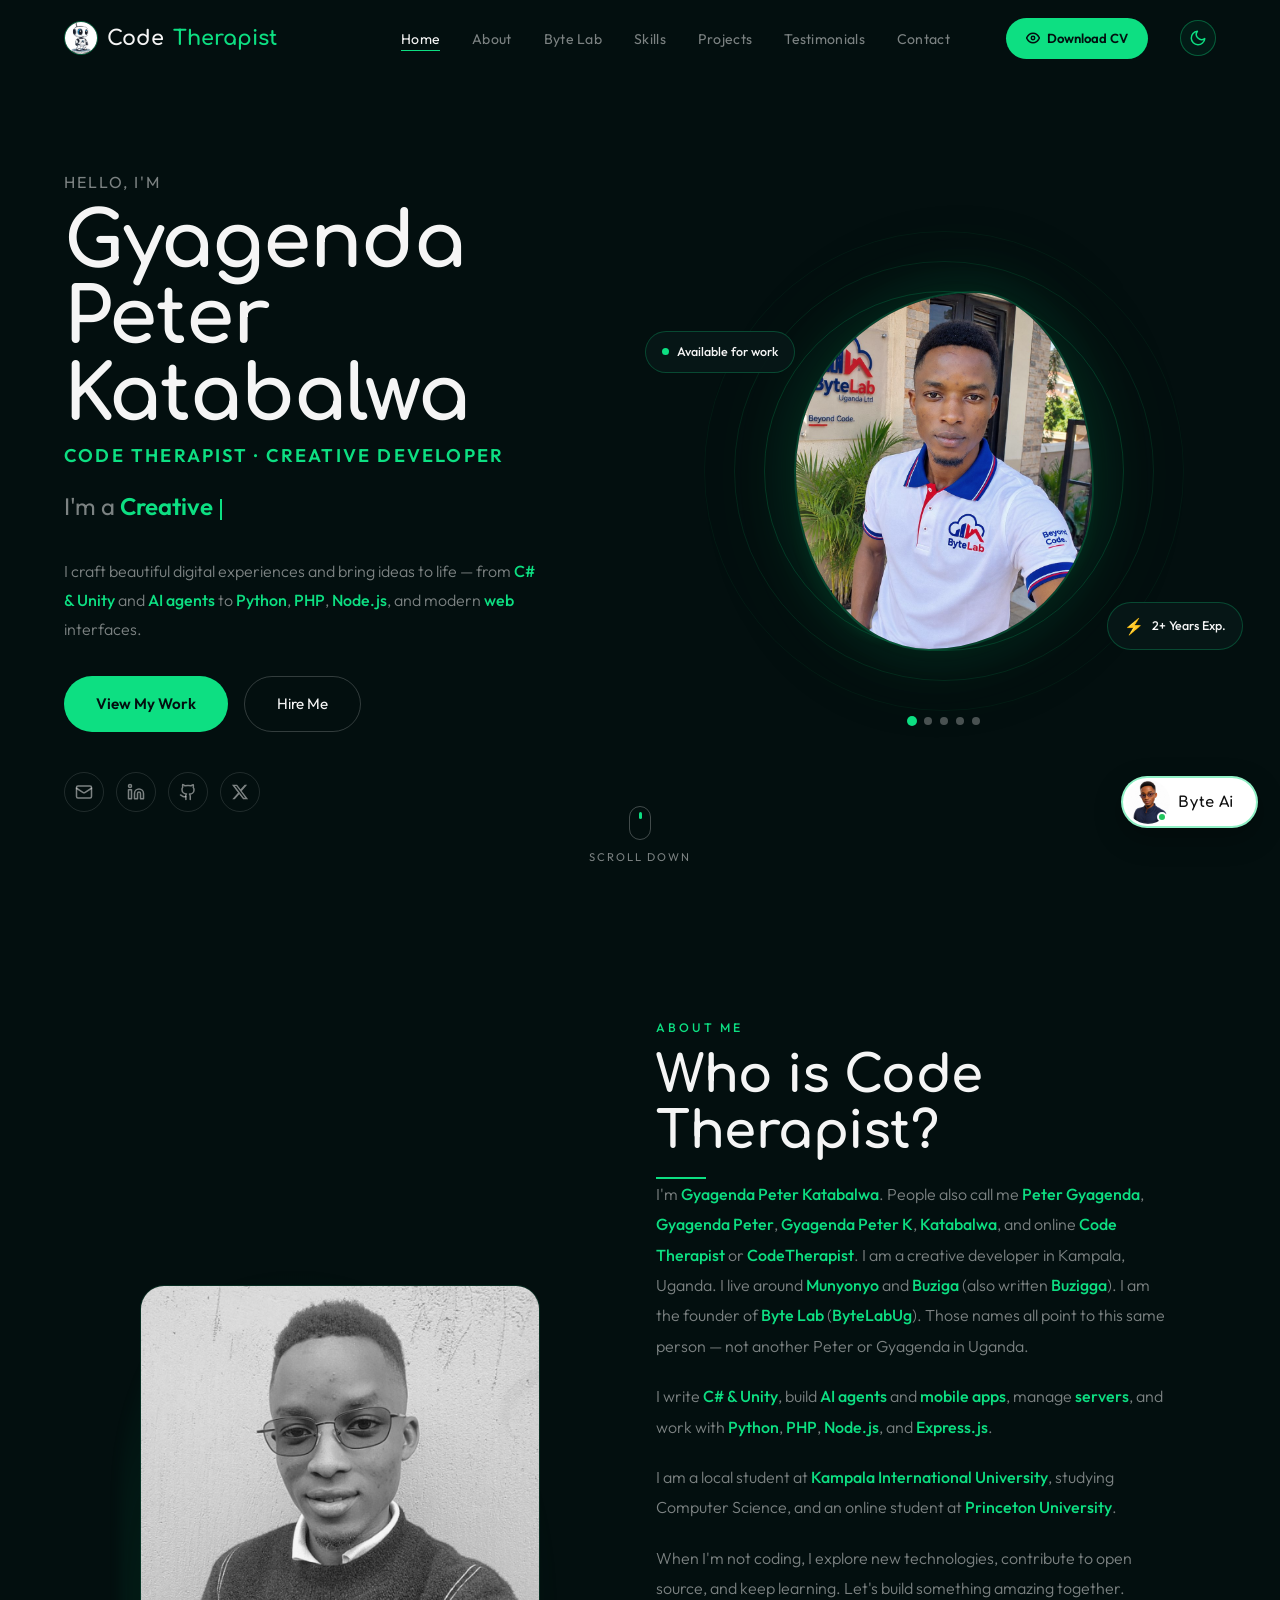
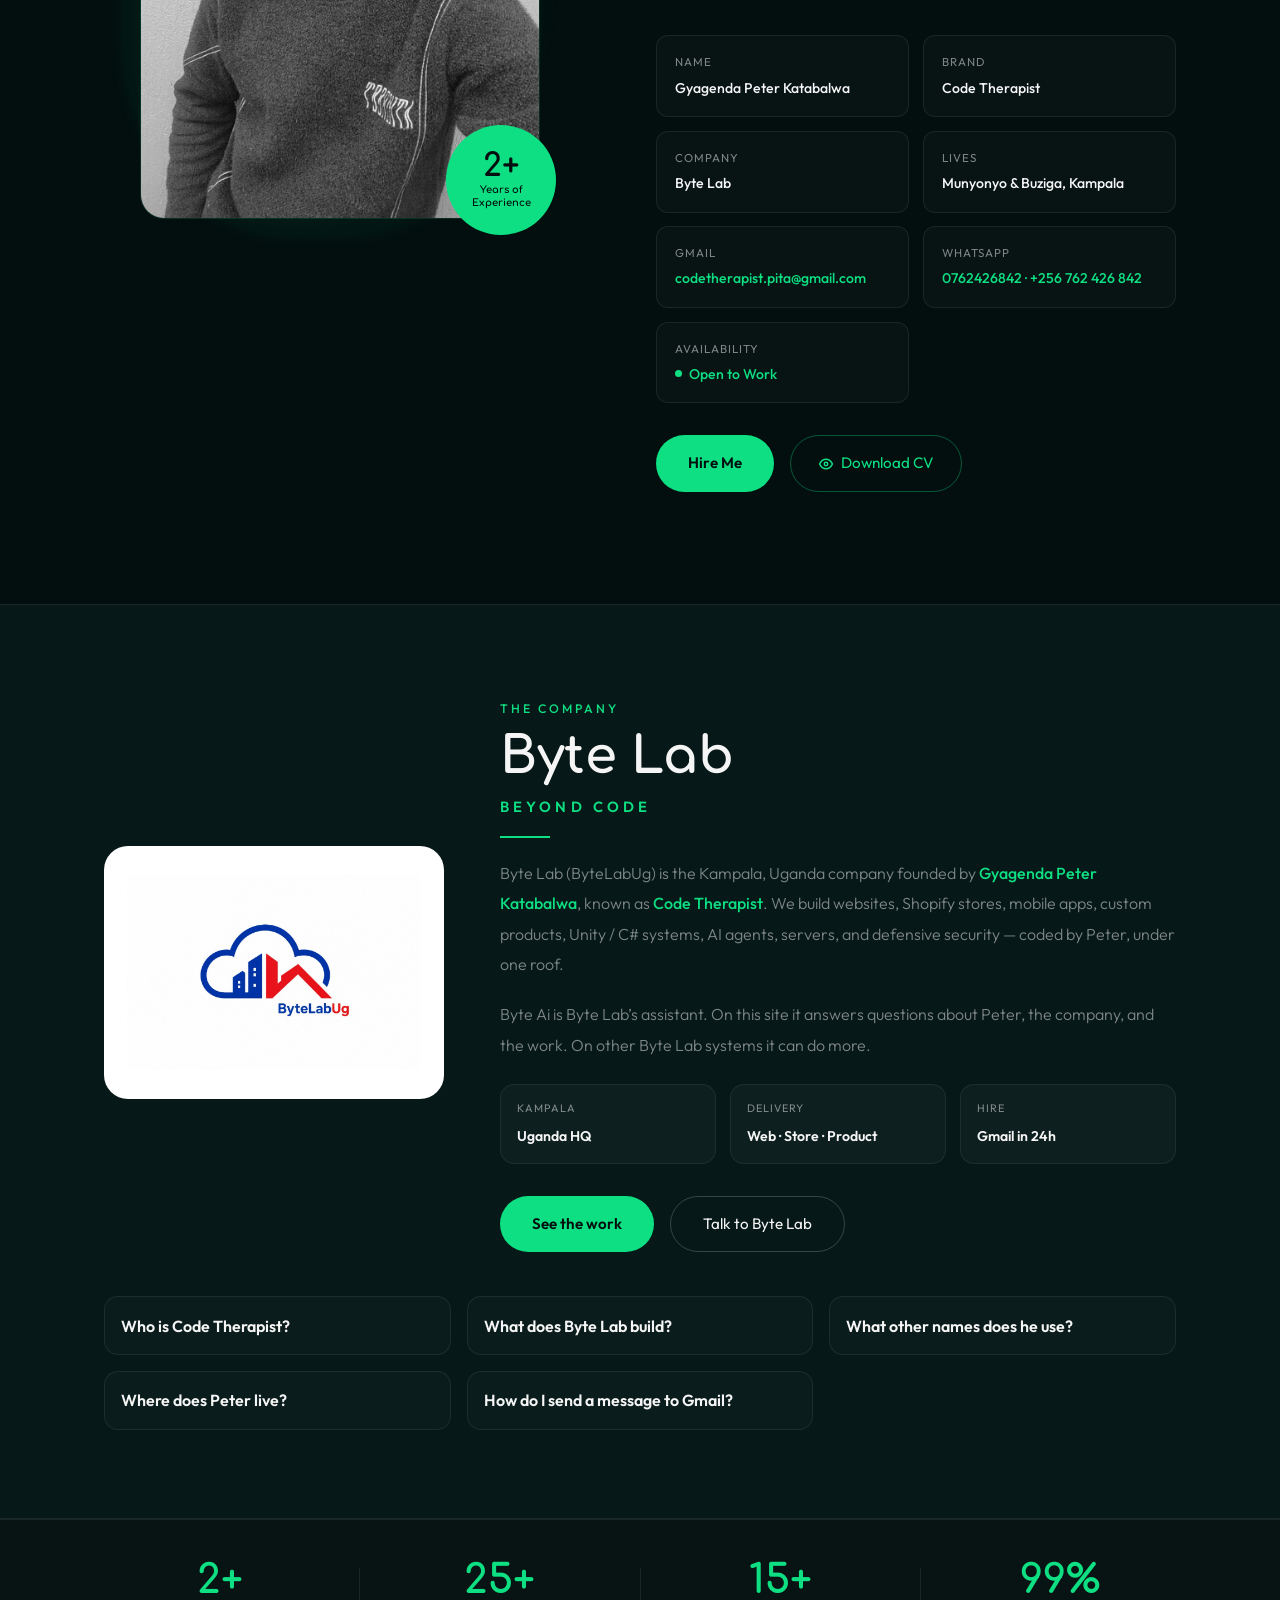
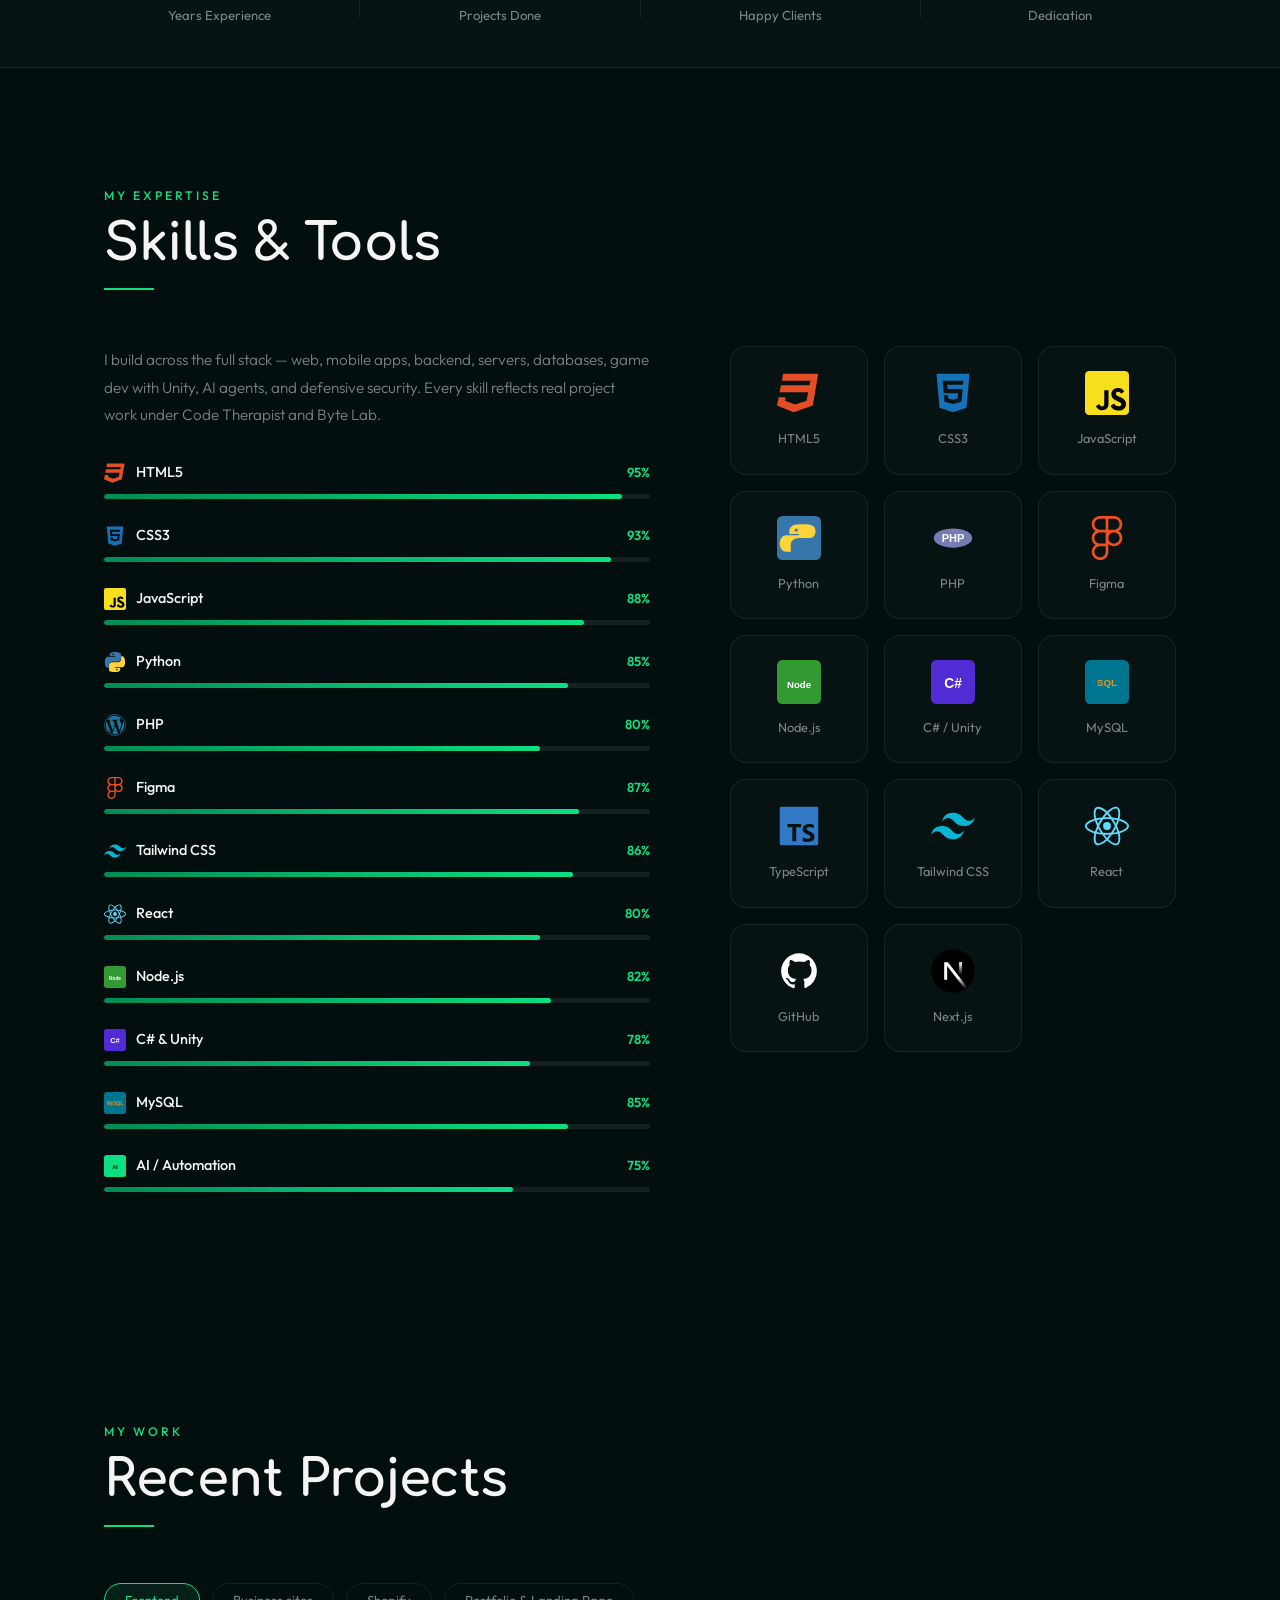
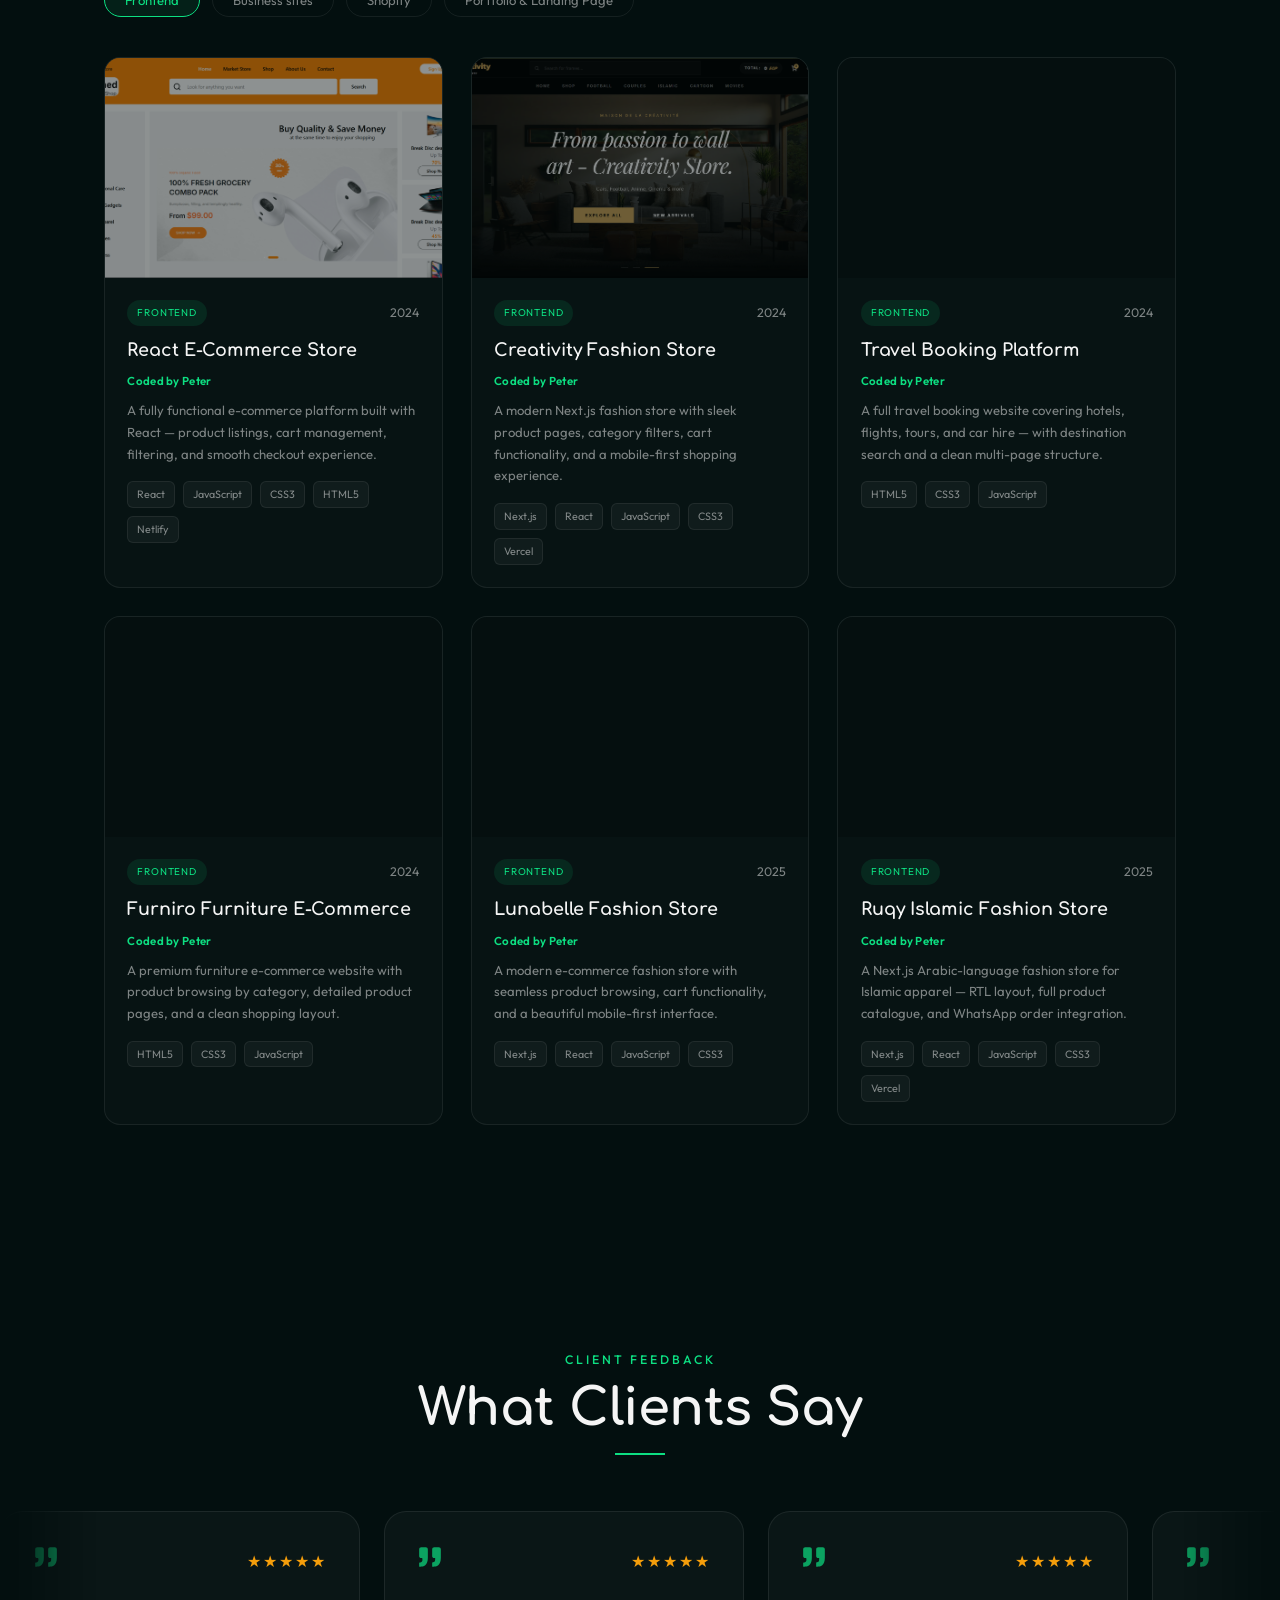
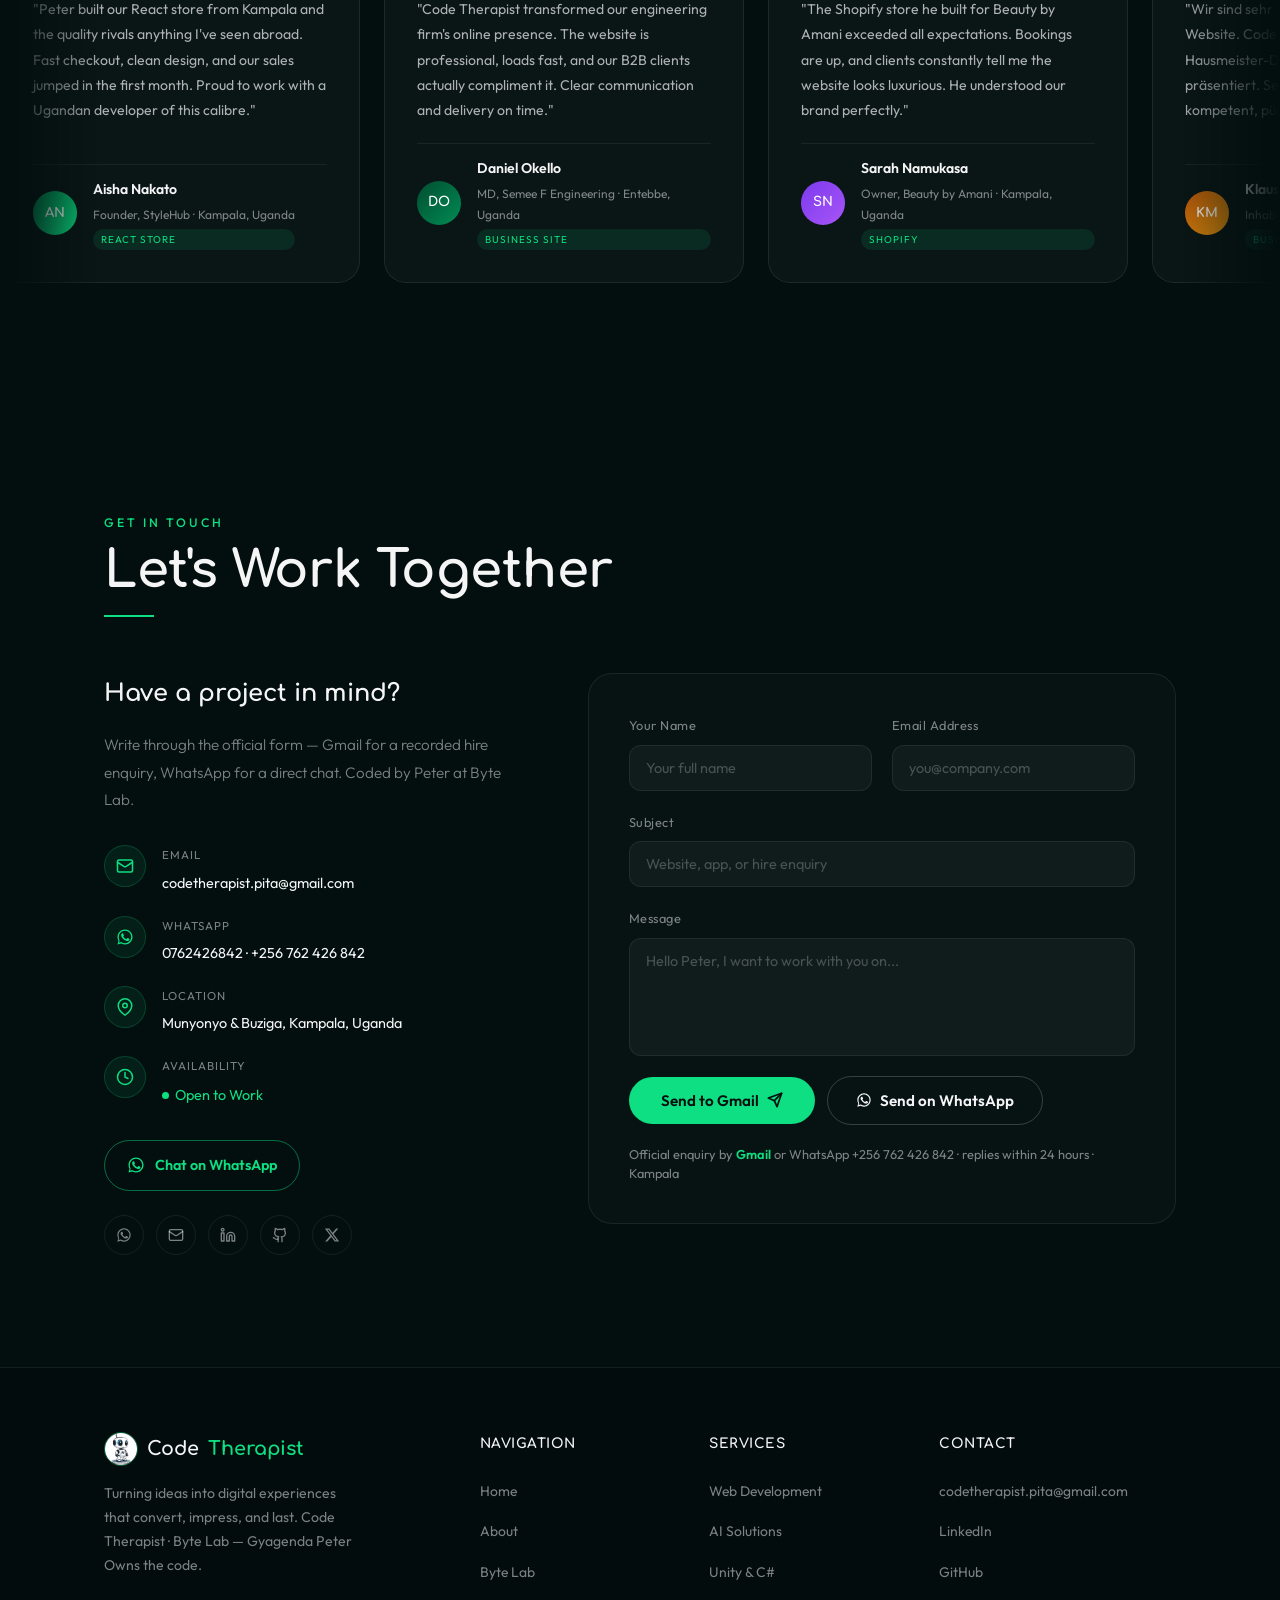
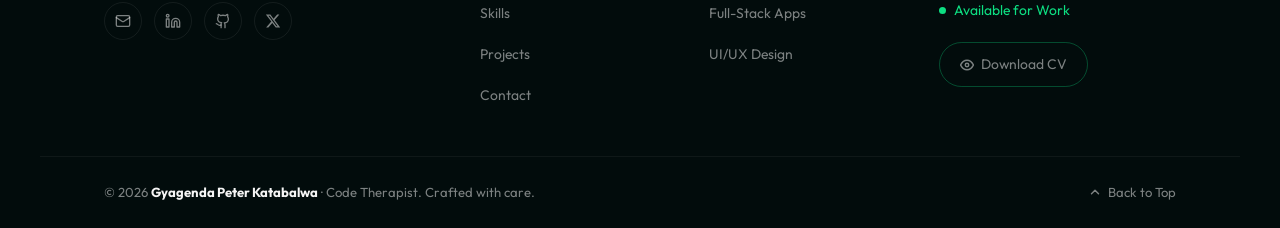
==== commit 12b79c7d: "Add Munyonyo and Buziga plus Gmail and WhatsApp 0762426842 for AI answers. Co-authored-by: Cursor <c" ====
--- a/index.html
+++ b/index.html
@@ -7,11 +7,11 @@
   <title>Gyagenda Peter Katabalwa | Code Therapist Uganda — Byte Lab</title>
   <meta name="description" content="Gyagenda Peter Katabalwa is Code Therapist in Kampala, Uganda — founder of Byte Lab (ByteLabUg, Beyond Code). Also known as Peter Gyagenda, Gyagenda Peter, and Katabalwa. Hire him for websites, mobile apps, Shopify, Unity, AI agents, servers, and security." />
   <meta name="author" content="Gyagenda Peter Katabalwa, Code Therapist, Byte Lab" />
-  <meta name="keywords" content="Gyagenda Peter Katabalwa, Gyagenda Peter Katabalwa, Peter Gyagenda, Gyagenda Peter, Peter Katabalwa, Katabalwa, Katabalwa Peter, Code Therapist, CodeTherapist, code therapist Uganda, Byte Lab, ByteLabUg, Byte Lab Uganda, Byte Ai, Kampala web developer, Uganda web developer, Shopify Uganda, mobile apps Uganda, Unity developer Kampala, hire developer Kampala" />
+  <meta name="keywords" content="Gyagenda Peter Katabalwa, Gyagenda Peter Katabalwa, Peter Gyagenda, Gyagenda Peter, Peter Katabalwa, Katabalwa, Katabalwa Peter, Code Therapist, CodeTherapist, code therapist Uganda, Byte Lab, ByteLabUg, Byte Lab Uganda, Byte Ai, Kampala web developer, Uganda web developer, Shopify Uganda, mobile apps Uganda, Unity developer Kampala, hire developer Kampala, Munyonyo, Buziga, Buzigga, 0762426842, +256762426842" />
   <meta name="robots" content="index, follow, max-image-preview:large, max-snippet:-1, max-video-preview:-1" />
   <meta name="theme-color" content="#0ddf82" />
   <meta name="geo.region" content="UG" />
-  <meta name="geo.placename" content="Kampala, Uganda" />
+  <meta name="geo.placename" content="Munyonyo, Buziga, Kampala, Uganda" />
   <link rel="canonical" href="https://codetherapist.netlify.app/" />
   <link rel="alternate" hreflang="en" href="https://codetherapist.netlify.app/" />
   <link rel="sitemap" type="application/xml" href="https://codetherapist.netlify.app/sitemap.xml" />
@@ -73,7 +73,7 @@
         "additionalName": ["Katabalwa", "K", "Pita"],
         "alternateName": ["Code Therapist", "CodeTherapist", "code therapist", "Gyagenda Peter K", "Peter Gyagenda", "Gyagenda Peter", "Peter Katabalwa", "Katabalwa", "Peter K Gyagenda", "Pita"],
         "jobTitle": "Creative Developer and Founder",
-        "description": "Code Therapist is Gyagenda Peter Katabalwa, a creative developer in Kampala, Uganda. Also called Peter Gyagenda, Gyagenda Peter, Gyagenda Peter K, and Katabalwa. Founder of Byte Lab (ByteLabUg). Builds websites, full-stack apps, Shopify, Unity games, mobile apps, AI agents, servers, and defensive security. Hire via Gmail codetherapist.pita@gmail.com or WhatsApp +256762426842.",
+        "description": "Code Therapist is Gyagenda Peter Katabalwa, a creative developer in Kampala, Uganda. Also called Peter Gyagenda, Gyagenda Peter, Gyagenda Peter K, and Katabalwa. Founder of Byte Lab (ByteLabUg). Builds websites, full-stack apps, Shopify, Unity games, mobile apps, AI agents, servers, and defensive security. Lives around Munyonyo and Buziga (Buzigga) in Kampala. Hire via Gmail codetherapist.pita@gmail.com or WhatsApp 0762426842 / +256762426842.",
         "url": "https://codetherapist.netlify.app/",
         "image": [
           {
@@ -109,12 +109,24 @@
         ],
         "email": "mailto:codetherapist.pita@gmail.com",
         "telephone": "+256762426842",
-        "knowsAbout": ["Web Development", "Mobile apps", "Shopify", "Unity", "C#", "AI agents", "Servers", "Cybersecurity", "Full-stack", "Byte Lab", "React", "Next.js", "Node.js", "PHP", "Python", "Kampala", "Uganda"],
+        "knowsAbout": ["Web Development", "Mobile apps", "Shopify", "Unity", "C#", "AI agents", "Servers", "Cybersecurity", "Full-stack", "Byte Lab", "React", "Next.js", "Node.js", "PHP", "Python", "Kampala", "Uganda", "Munyonyo", "Buziga"],
         "address": {
           "@type": "PostalAddress",
           "addressLocality": "Kampala",
+          "addressRegion": "Munyonyo and Buziga",
           "addressCountry": "UG"
         },
+        "homeLocation": [
+          {
+            "@type": "Place",
+            "name": "Munyonyo, Kampala, Uganda"
+          },
+          {
+            "@type": "Place",
+            "name": "Buziga",
+            "alternateName": ["Buzigga", "Buziga Kampala"]
+          }
+        ],
         "alumniOf": [
           {
             "@type": "CollegeOrUniversity",
@@ -249,7 +261,31 @@
             "name": "How do I hire Gyagenda Peter Katabalwa?",
             "acceptedAnswer": {
               "@type": "Answer",
-              "text": "Email codetherapist.pita@gmail.com or WhatsApp +256 762 426 842. The contact form on https://codetherapist.netlify.app/ sends messages to that Gmail. Typical replies are within 24 hours."
+              "text": "Email Gmail at codetherapist.pita@gmail.com or WhatsApp 0762426842, which is the same as +256 762 426 842. The contact form on https://codetherapist.netlify.app/ sends messages to that Gmail. Typical replies are within 24 hours."
+            }
+          },
+          {
+            "@type": "Question",
+            "name": "Where does Gyagenda Peter Katabalwa live?",
+            "acceptedAnswer": {
+              "@type": "Answer",
+              "text": "Gyagenda Peter Katabalwa (Code Therapist, also Peter Gyagenda) lives in Kampala, Uganda, around the Munyonyo and Buziga areas. Buziga is also written Buzigga. He does not publish a street address."
+            }
+          },
+          {
+            "@type": "Question",
+            "name": "Where does Peter Gyagenda stay?",
+            "acceptedAnswer": {
+              "@type": "Answer",
+              "text": "Peter Gyagenda stays around Munyonyo and Buziga (Buzigga) in Kampala, Uganda. He is the same person as Gyagenda Peter Katabalwa and Code Therapist."
+            }
+          },
+          {
+            "@type": "Question",
+            "name": "What is Code Therapist WhatsApp and Gmail?",
+            "acceptedAnswer": {
+              "@type": "Answer",
+              "text": "WhatsApp is 0762426842, international format +256 762 426 842. Gmail is codetherapist.pita@gmail.com. Both belong to Gyagenda Peter Katabalwa of Byte Lab in Kampala."
             }
           },
           {
@@ -466,7 +502,7 @@
           <p class="sec-tag">About Me</p>
           <h2 class="sec-title">Who is Code Therapist?</h2>
           <div class="sec-line"></div>
-          <p class="about-p">I'm <strong>Gyagenda Peter Katabalwa</strong>. People also call me <strong>Peter Gyagenda</strong>, <strong>Gyagenda Peter</strong>, <strong>Gyagenda Peter K</strong>, <strong>Katabalwa</strong>, and online <strong>Code Therapist</strong> or <strong>CodeTherapist</strong>. I am a creative developer in Kampala, Uganda, and the founder of <strong>Byte Lab</strong> (<strong>ByteLabUg</strong>). Those names all point to this same person — not another Peter or Gyagenda in Uganda.</p>
+          <p class="about-p">I'm <strong>Gyagenda Peter Katabalwa</strong>. People also call me <strong>Peter Gyagenda</strong>, <strong>Gyagenda Peter</strong>, <strong>Gyagenda Peter K</strong>, <strong>Katabalwa</strong>, and online <strong>Code Therapist</strong> or <strong>CodeTherapist</strong>. I am a creative developer in Kampala, Uganda. I live around <strong>Munyonyo</strong> and <strong>Buziga</strong> (also written <strong>Buzigga</strong>). I am the founder of <strong>Byte Lab</strong> (<strong>ByteLabUg</strong>). Those names all point to this same person — not another Peter or Gyagenda in Uganda.</p>
           <p class="about-p">I write <strong>C# &amp; Unity</strong>, build <strong>AI agents</strong> and <strong>mobile apps</strong>, manage <strong>servers</strong>, and work with <strong>Python</strong>, <strong>PHP</strong>, <strong>Node.js</strong>, and <strong>Express.js</strong>.</p>
           <p class="about-p">I am a local student at <strong>Kampala International University</strong>, studying Computer Science, and an online student at <strong>Princeton University</strong>.</p>
           <p class="about-p">When I'm not coding, I explore new technologies, contribute to open source, and keep learning. Let's build something amazing together.</p>
@@ -475,8 +511,9 @@
             <div class="info-item"><span class="info-label">Name</span><span class="info-val">Gyagenda Peter Katabalwa</span></div>
             <div class="info-item"><span class="info-label">Brand</span><span class="info-val">Code Therapist</span></div>
             <div class="info-item"><span class="info-label">Company</span><span class="info-val">Byte Lab</span></div>
-            <div class="info-item"><span class="info-label">Email</span><span class="info-val">codetherapist.pita@gmail.com</span></div>
-            <div class="info-item"><span class="info-label">WhatsApp</span><span class="info-val"><a href="https://wa.me/256762426842" target="_blank" rel="noopener" style="color:var(--accent);text-decoration:none">+256 762 426 842</a></span></div>
+            <div class="info-item"><span class="info-label">Lives</span><span class="info-val">Munyonyo &amp; Buziga, Kampala</span></div>
+            <div class="info-item"><span class="info-label">Gmail</span><span class="info-val"><a href="mailto:codetherapist.pita@gmail.com" style="color:var(--accent);text-decoration:none">codetherapist.pita@gmail.com</a></span></div>
+            <div class="info-item"><span class="info-label">WhatsApp</span><span class="info-val"><a href="https://wa.me/256762426842" target="_blank" rel="noopener" style="color:var(--accent);text-decoration:none">0762426842 · +256 762 426 842</a></span></div>
             <div class="info-item"><span class="info-label">Availability</span><span class="info-val avail"><span class="avail-dot"></span>Open to Work</span></div>
           </div>
 
@@ -532,8 +569,12 @@
           <p>His full name is Gyagenda Peter Katabalwa. People also say Peter Gyagenda, Gyagenda Peter, Gyagenda Peter K, Katabalwa, and Code Therapist. All of those names are the same person in Kampala, founder of Byte Lab.</p>
         </details>
         <details>
+          <summary>Where does Peter live?</summary>
+          <p>Gyagenda Peter Katabalwa lives in Kampala around <strong>Munyonyo</strong> and <strong>Buziga</strong> (also spelled Buzigga). Same person as Peter Gyagenda and Code Therapist.</p>
+        </details>
+        <details>
           <summary>How do I send a message to Gmail?</summary>
-          <p>Use the contact form on this page, or email <a href="mailto:codetherapist.pita@gmail.com">codetherapist.pita@gmail.com</a>. Messages go to that inbox. WhatsApp is +256 762 426 842.</p>
+          <p>Use the contact form on this page, or email <a href="mailto:codetherapist.pita@gmail.com">codetherapist.pita@gmail.com</a>. Messages go to that Gmail inbox. WhatsApp is <strong>0762426842</strong> (same as +256 762 426 842).</p>
         </details>
       </div>
     </div>
@@ -1483,7 +1524,7 @@
               </div>
               <div>
                 <span class="cd-label">WhatsApp</span>
-                <a href="https://wa.me/256762426842?text=Hi%20CODE%20THERAPIST%2C%20I%20want%20to%20hire%20Byte%20Lab" target="_blank" rel="noopener" class="cd-val">+256 762 426 842</a>
+                <a href="https://wa.me/256762426842?text=Hi%20CODE%20THERAPIST%2C%20I%20want%20to%20hire%20Byte%20Lab" target="_blank" rel="noopener" class="cd-val">0762426842 · +256 762 426 842</a>
               </div>
             </div>
             <div class="contact-detail-item">
@@ -1492,7 +1533,7 @@
               </div>
               <div>
                 <span class="cd-label">Location</span>
-                <span class="cd-val">Kampala, Uganda</span>
+                <span class="cd-val">Munyonyo &amp; Buziga, Kampala, Uganda</span>
               </div>
             </div>
             <div class="contact-detail-item">
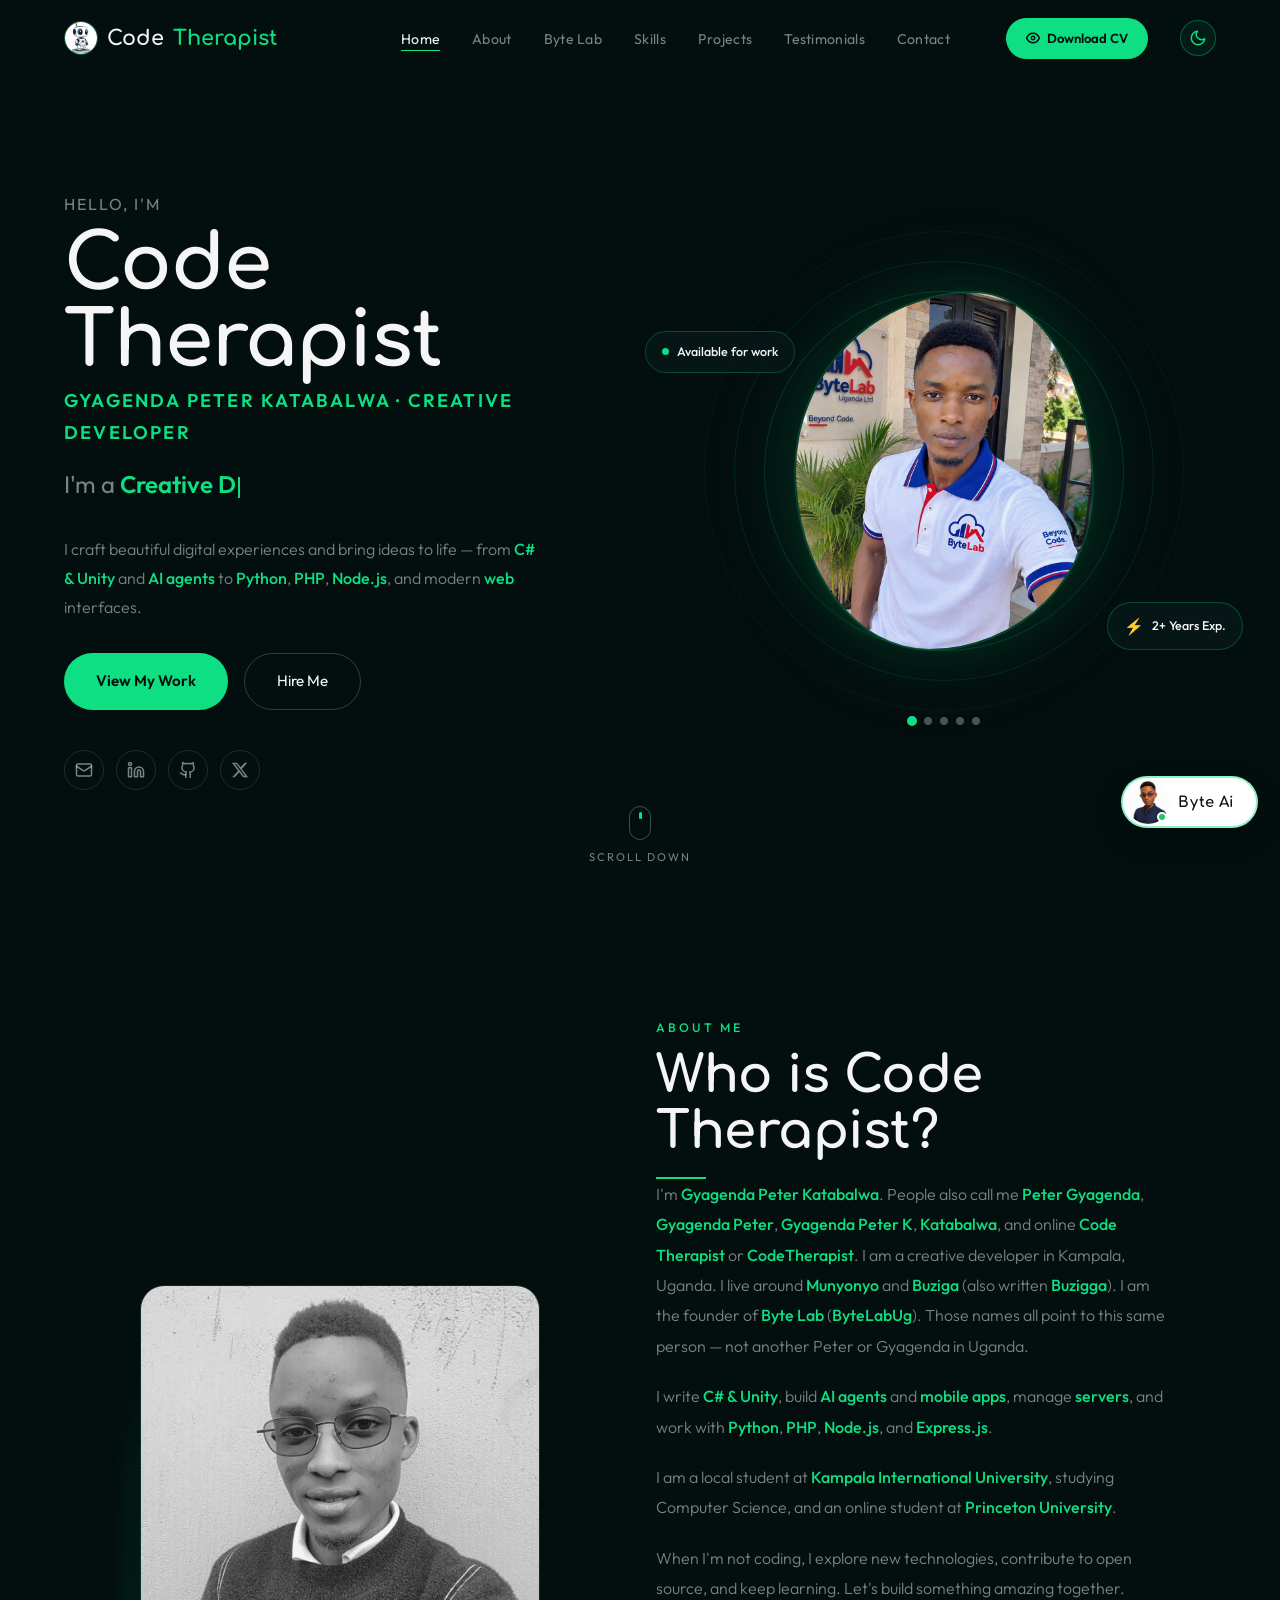
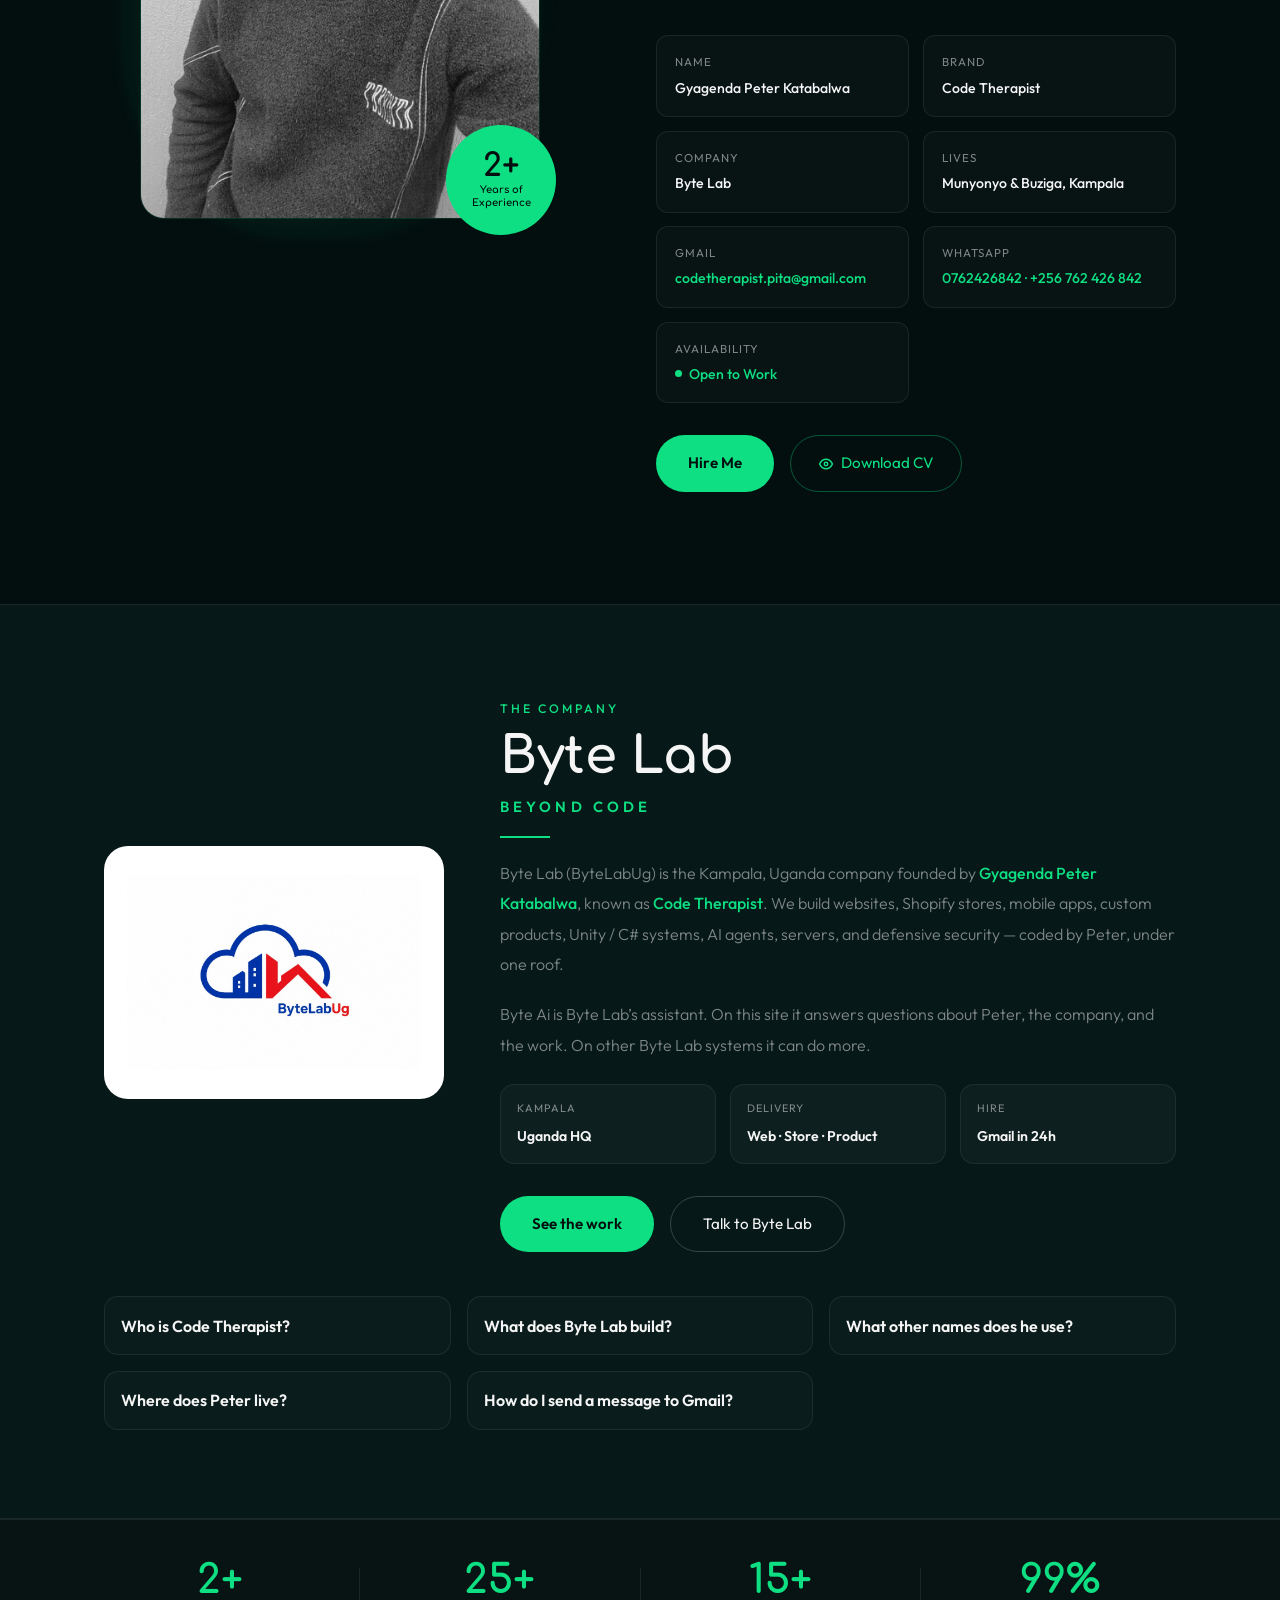
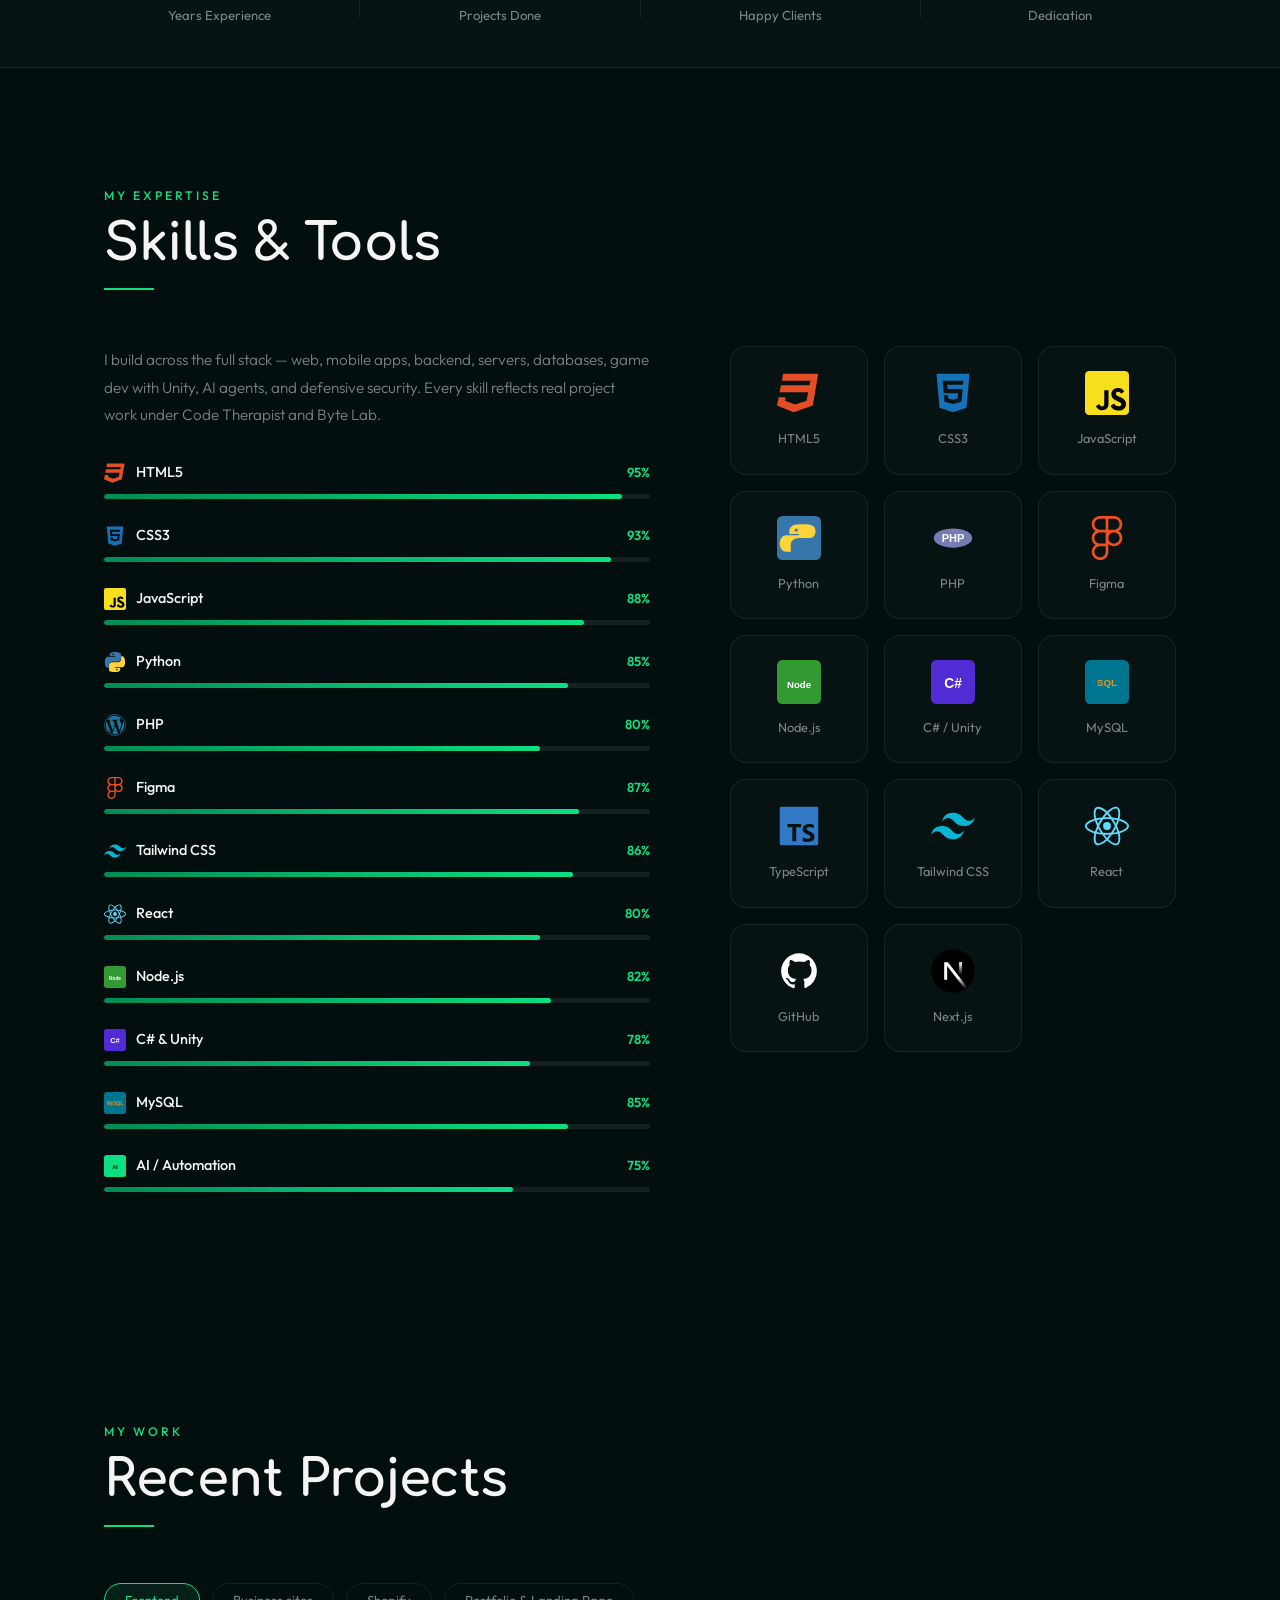
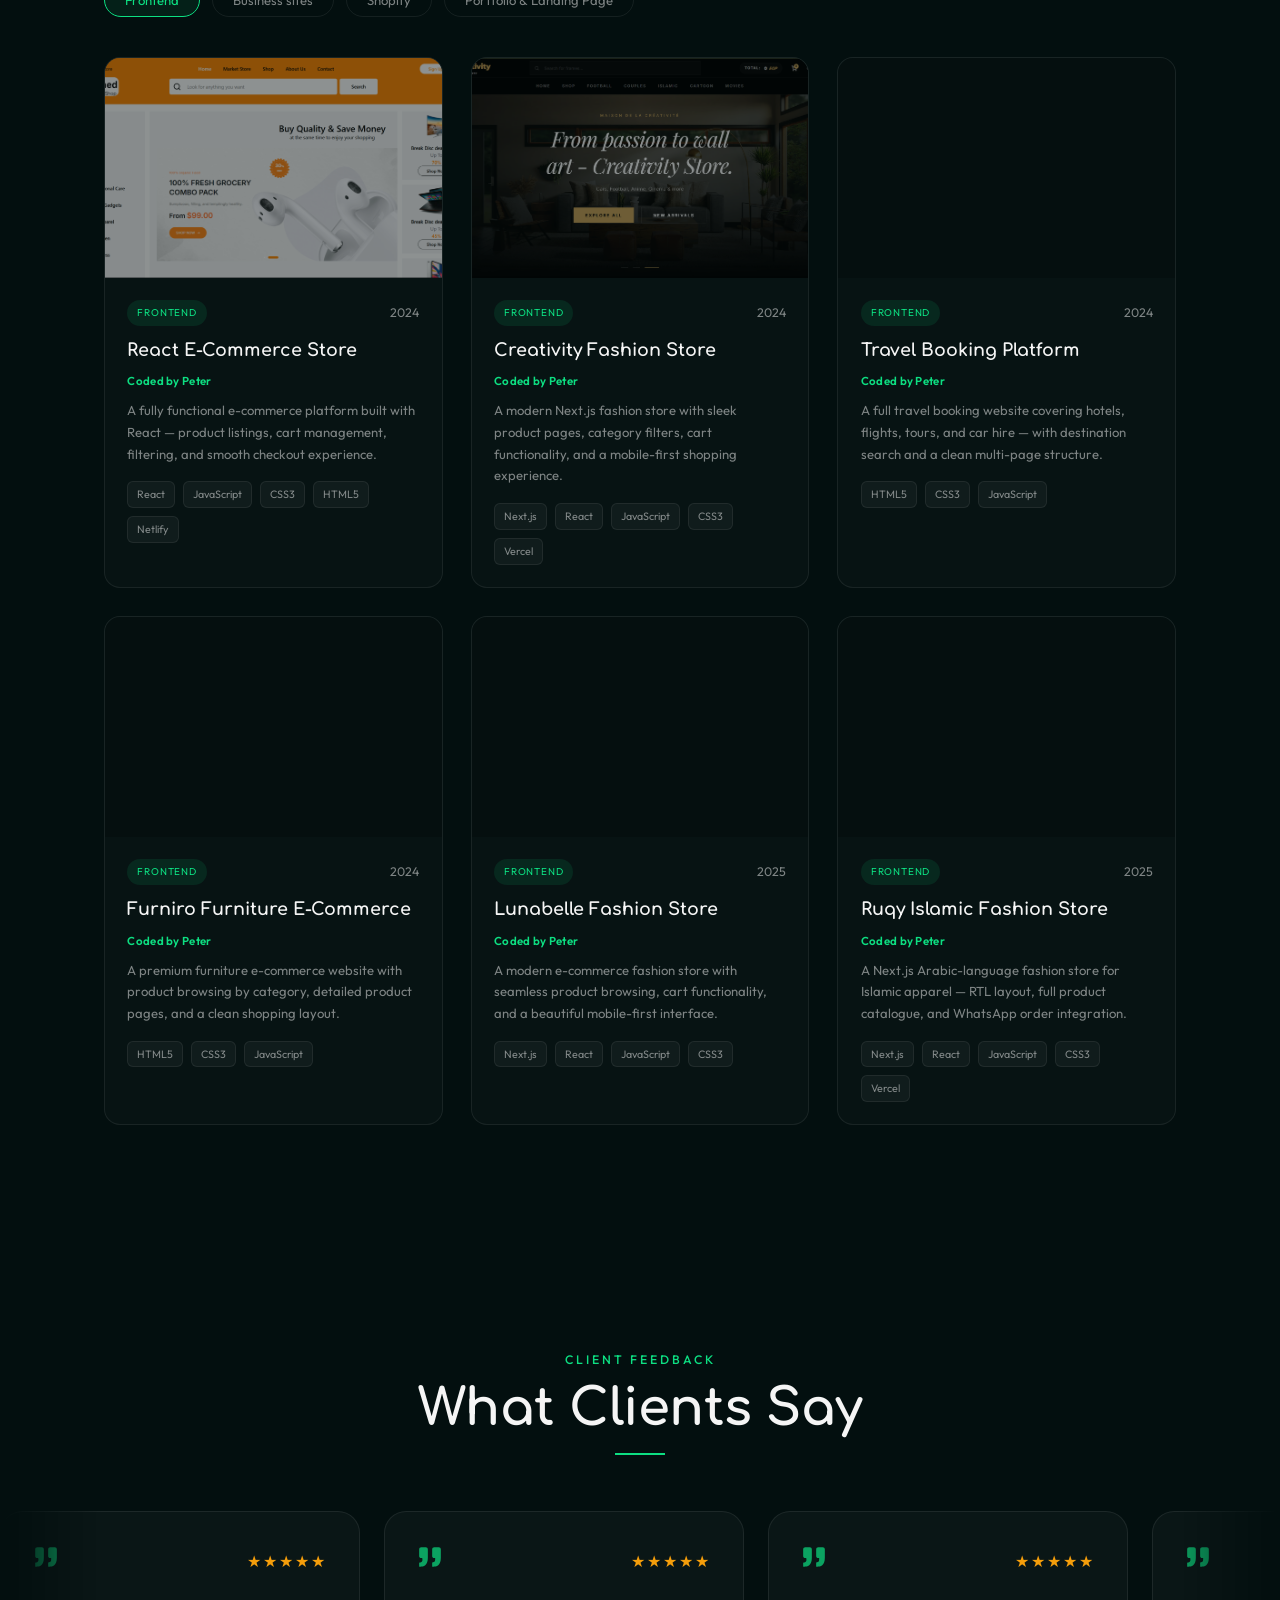
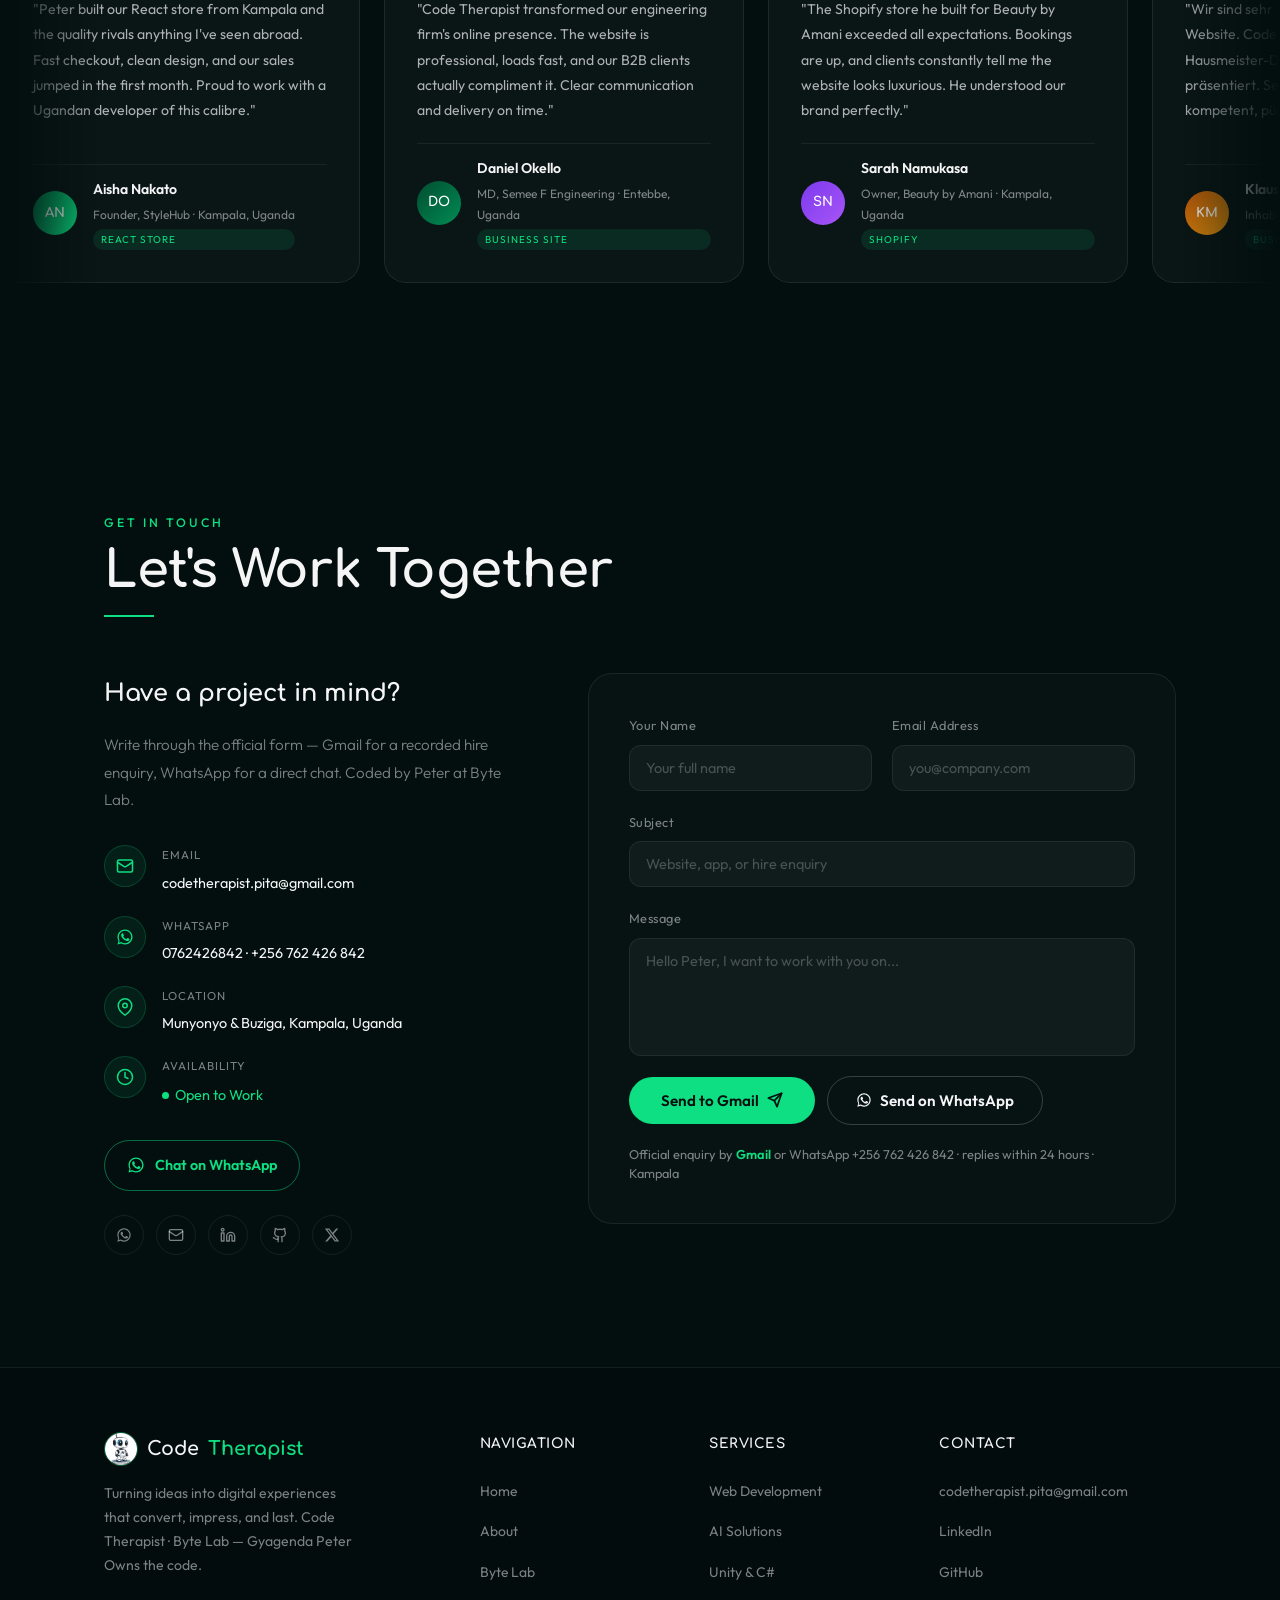
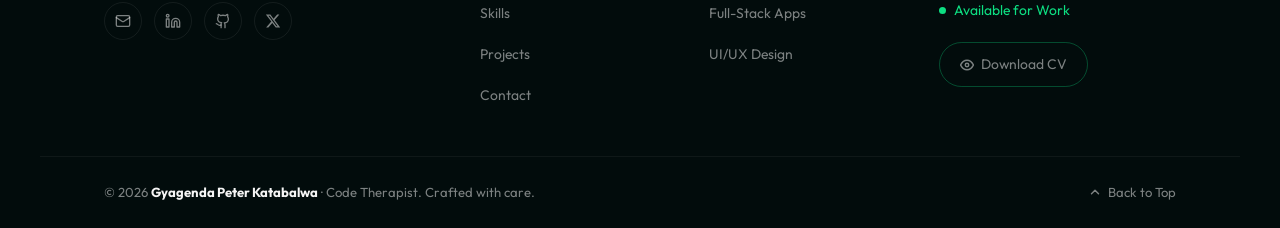
==== commit d9a5b85f: "Keep Code Therapist on the hero; full names remain searchable aliases. Co-authored-by: Cursor <curso" ====
--- a/index.html
+++ b/index.html
@@ -4,7 +4,7 @@
 <head>
   <meta charset="UTF-8" />
   <meta name="viewport" content="width=device-width, initial-scale=1.0" />
-  <title>Gyagenda Peter Katabalwa | Code Therapist Uganda — Byte Lab</title>
+  <title>Code Therapist | Gyagenda Peter Katabalwa — Byte Lab Uganda</title>
   <meta name="description" content="Gyagenda Peter Katabalwa is Code Therapist in Kampala, Uganda — founder of Byte Lab (ByteLabUg, Beyond Code). Also known as Peter Gyagenda, Gyagenda Peter, and Katabalwa. Hire him for websites, mobile apps, Shopify, Unity, AI agents, servers, and security." />
   <meta name="author" content="Gyagenda Peter Katabalwa, Code Therapist, Byte Lab" />
   <meta name="keywords" content="Gyagenda Peter Katabalwa, Gyagenda Peter Katabalwa, Peter Gyagenda, Gyagenda Peter, Peter Katabalwa, Katabalwa, Katabalwa Peter, Code Therapist, CodeTherapist, code therapist Uganda, Byte Lab, ByteLabUg, Byte Lab Uganda, Byte Ai, Kampala web developer, Uganda web developer, Shopify Uganda, mobile apps Uganda, Unity developer Kampala, hire developer Kampala, Munyonyo, Buziga, Buzigga, 0762426842, +256762426842" />
@@ -20,7 +20,7 @@
   <meta property="og:type" content="website" />
   <meta property="og:locale" content="en_US" />
   <meta property="og:site_name" content="Code Therapist" />
-  <meta property="og:title" content="Gyagenda Peter Katabalwa | Code Therapist Uganda — Byte Lab" />
+  <meta property="og:title" content="Code Therapist | Gyagenda Peter Katabalwa — Byte Lab Uganda" />
   <meta property="og:description" content="Official site of Gyagenda Peter Katabalwa — Code Therapist and founder of Byte Lab in Kampala, Uganda. Also called Peter Gyagenda, Gyagenda Peter, and Katabalwa." />
   <meta property="og:url" content="https://codetherapist.netlify.app/" />
   <meta property="og:image" content="https://codetherapist.netlify.app/Portfolio%20Picture/peter-hero-1.jpg" />
@@ -33,7 +33,7 @@
   <meta name="twitter:card" content="summary_large_image" />
   <meta name="twitter:site" content="@1codetherapist" />
   <meta name="twitter:creator" content="@1codetherapist" />
-  <meta name="twitter:title" content="Gyagenda Peter Katabalwa | Code Therapist Uganda" />
+  <meta name="twitter:title" content="Code Therapist | Gyagenda Peter Katabalwa" />
   <meta name="twitter:description" content="Gyagenda Peter Katabalwa — Code Therapist, Byte Lab, Kampala. Also Peter Gyagenda, Gyagenda Peter, Katabalwa." />
   <meta name="twitter:image" content="https://codetherapist.netlify.app/Portfolio%20Picture/peter-hero-1.jpg" />
   <meta name="twitter:image:alt" content="Gyagenda Peter Katabalwa, Code Therapist, founder of Byte Lab in Kampala" />
@@ -415,8 +415,8 @@
     <div class="hero-content">
       <div class="hero-text">
         <p class="hero-greeting">Hello, I'm</p>
-        <h1 class="hero-name">Gyagenda Peter Katabalwa</h1>
-        <p class="hero-brand">Code Therapist · Creative Developer</p>
+        <h1 class="hero-name">Code Therapist</h1>
+        <p class="hero-brand">Gyagenda Peter Katabalwa · Creative Developer</p>
         <div class="hero-role-wrap">
           <span class="hero-role-prefix">I'm a </span>
           <span class="hero-typed" id="typed"></span><span class="blink"></span>
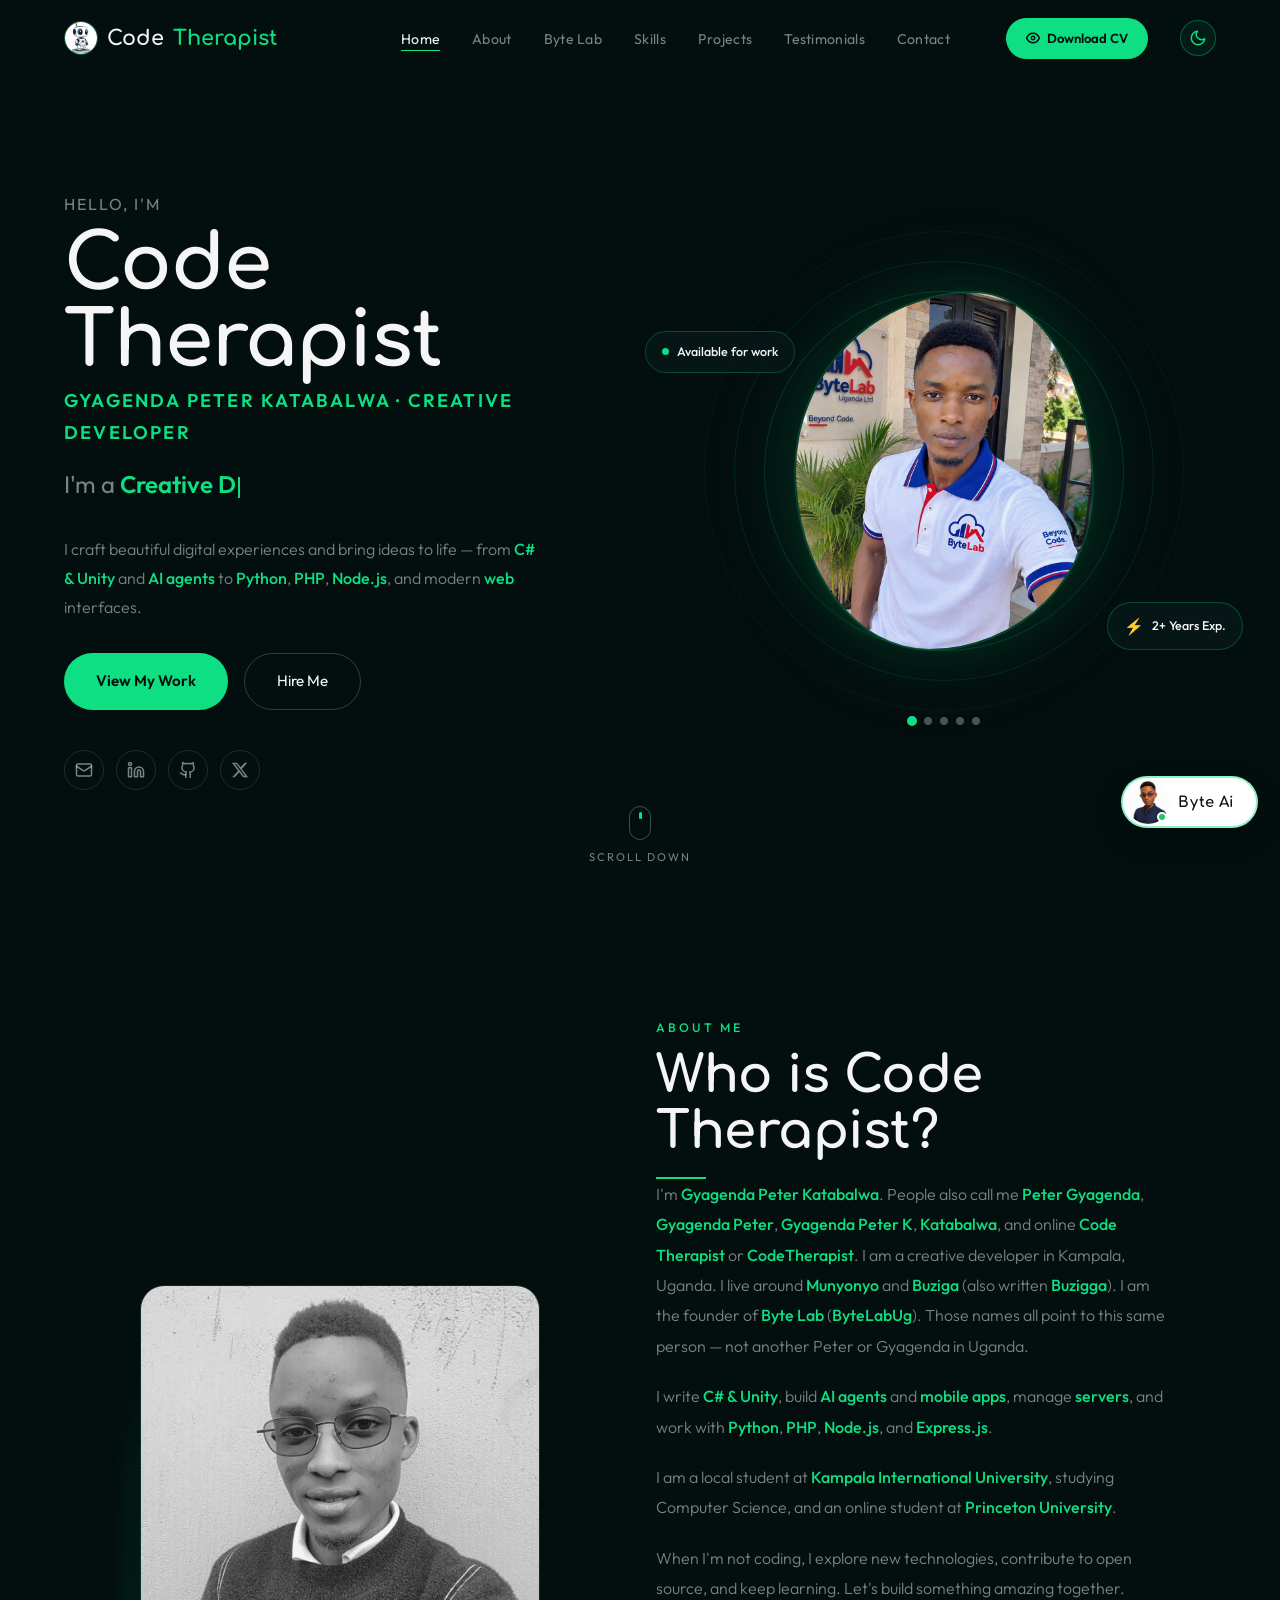
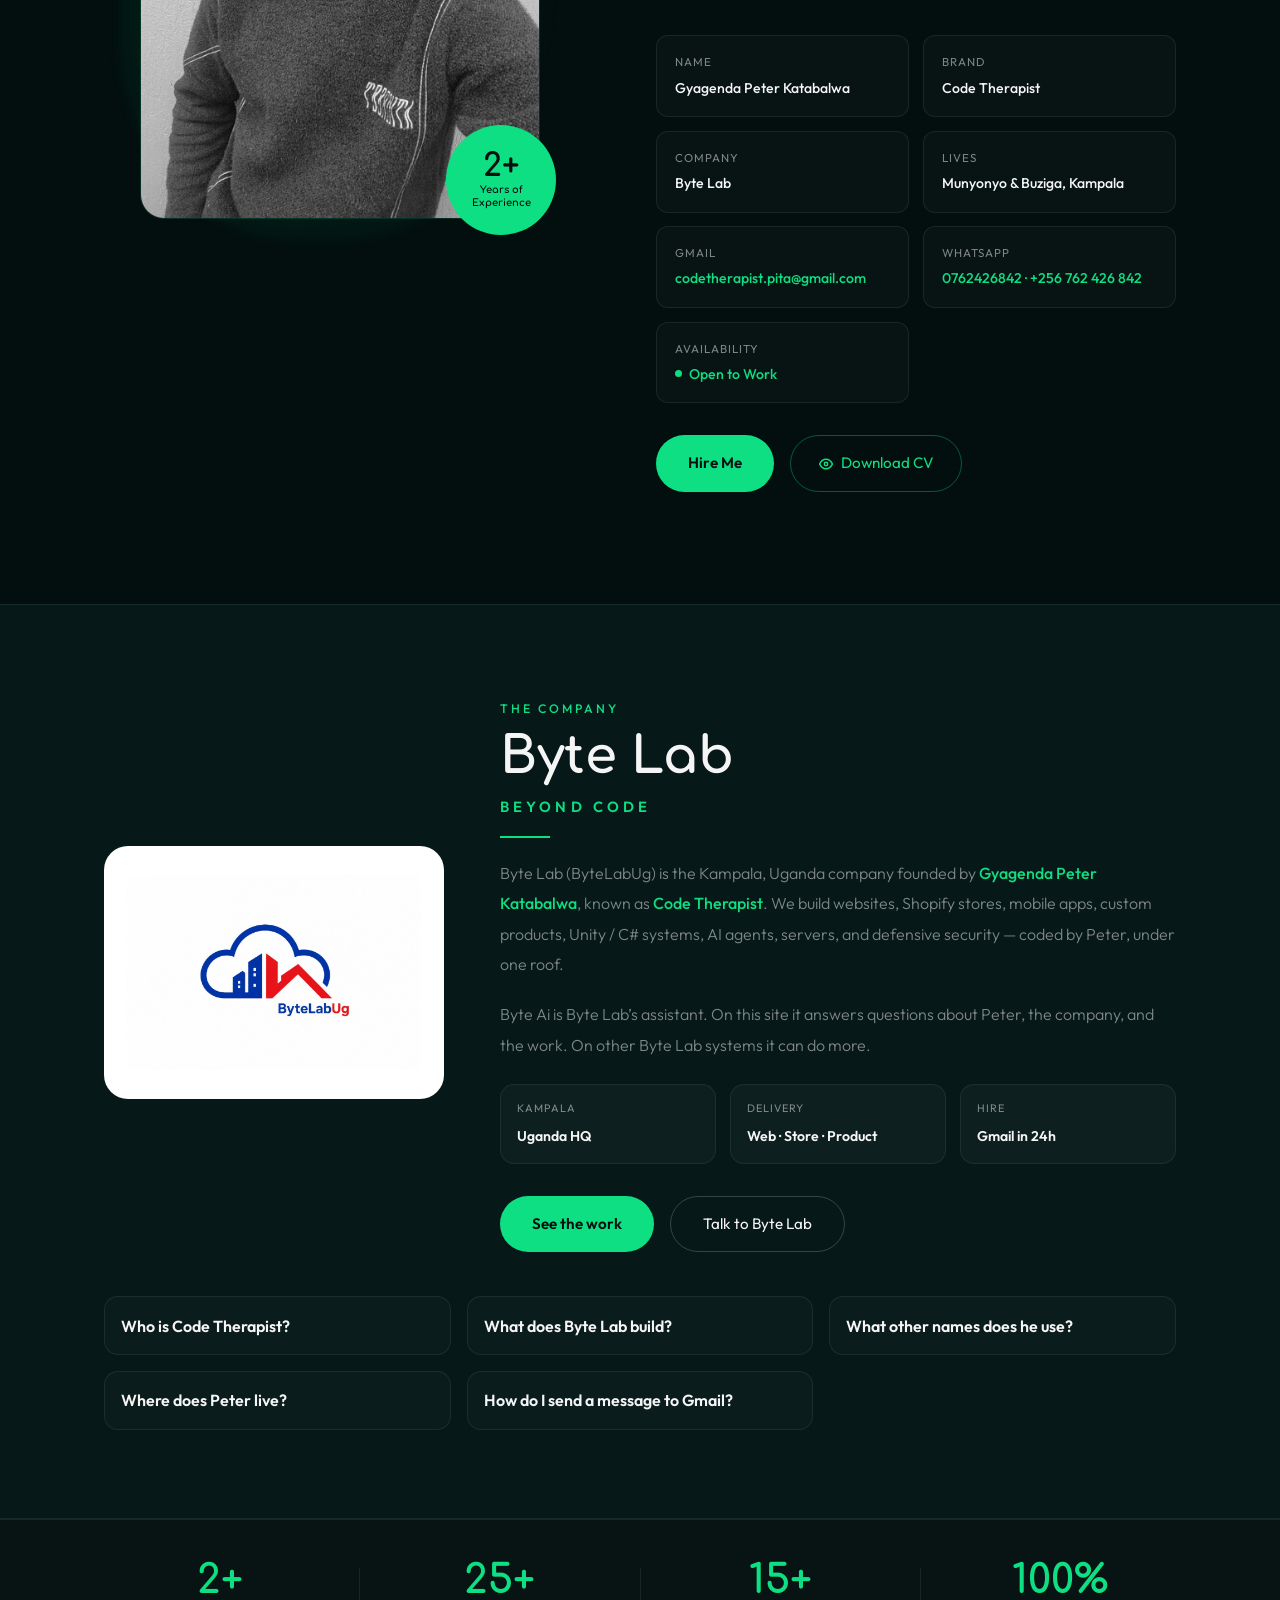
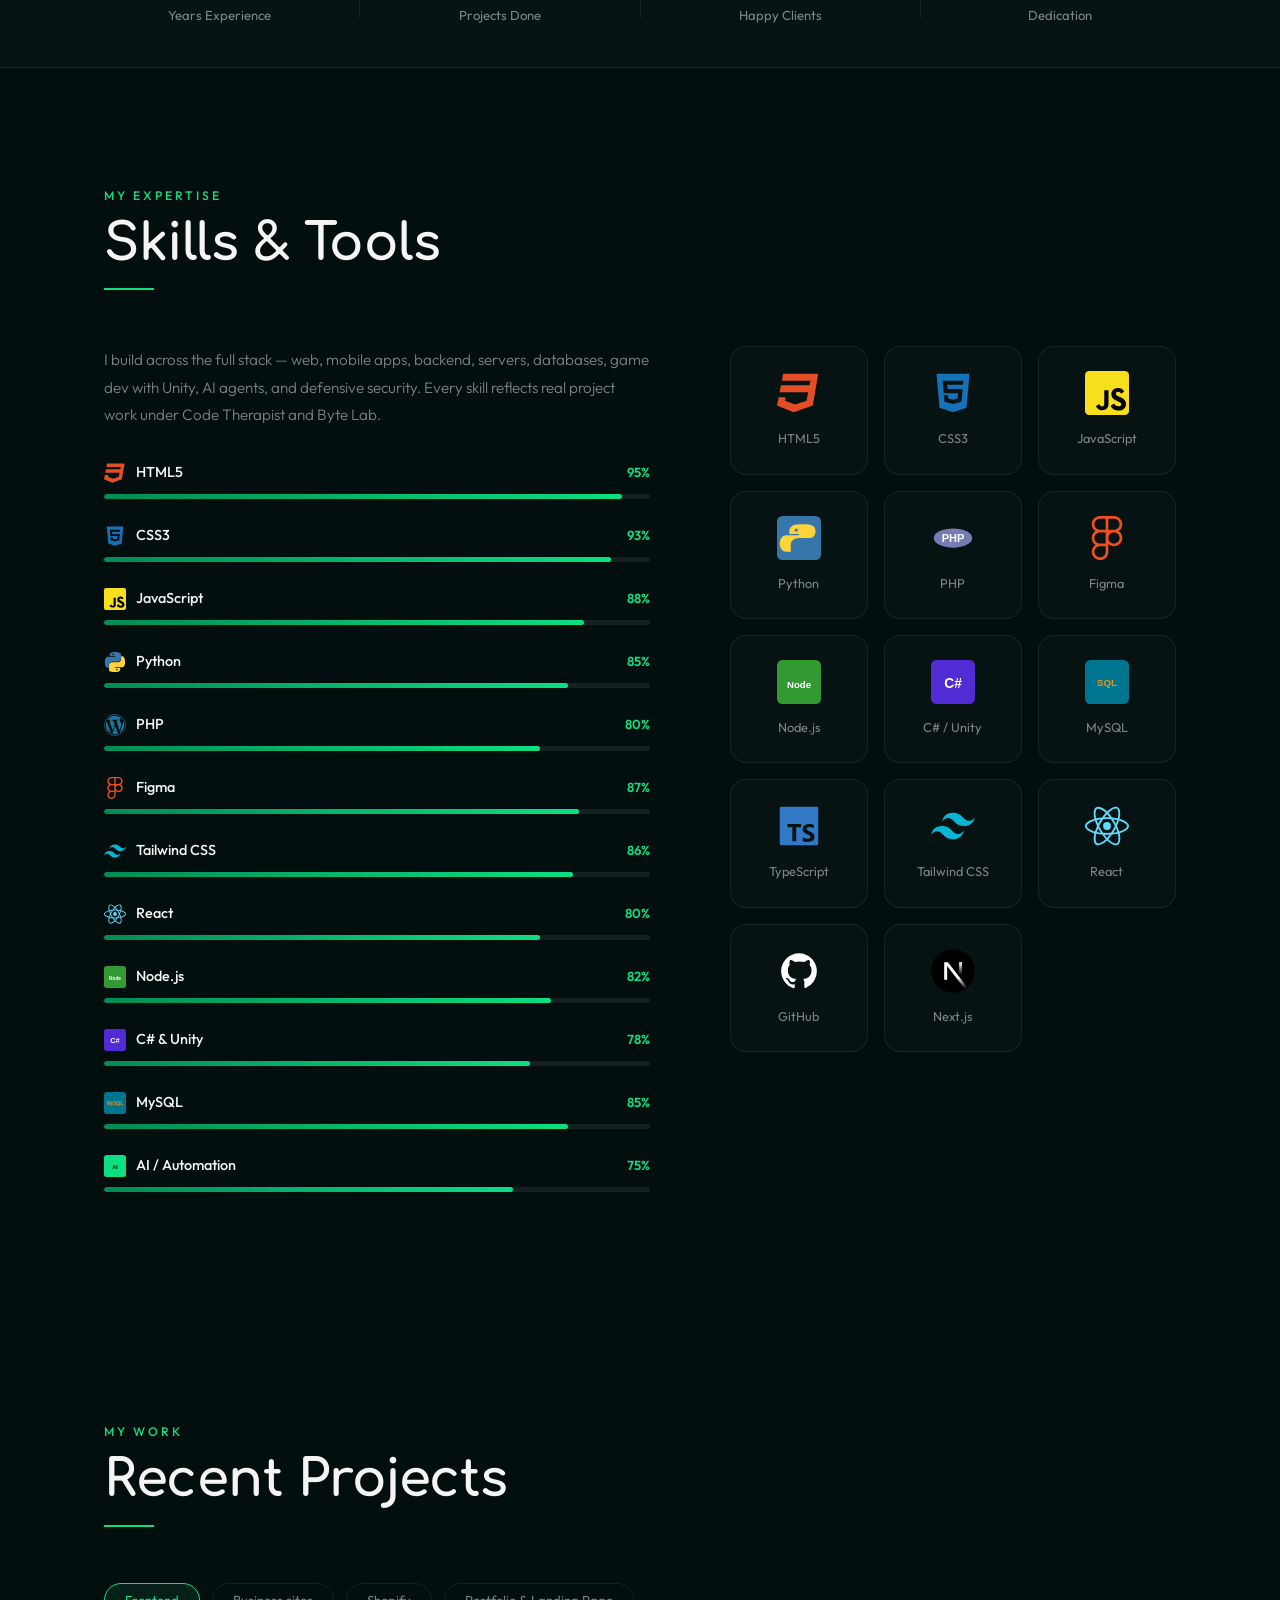
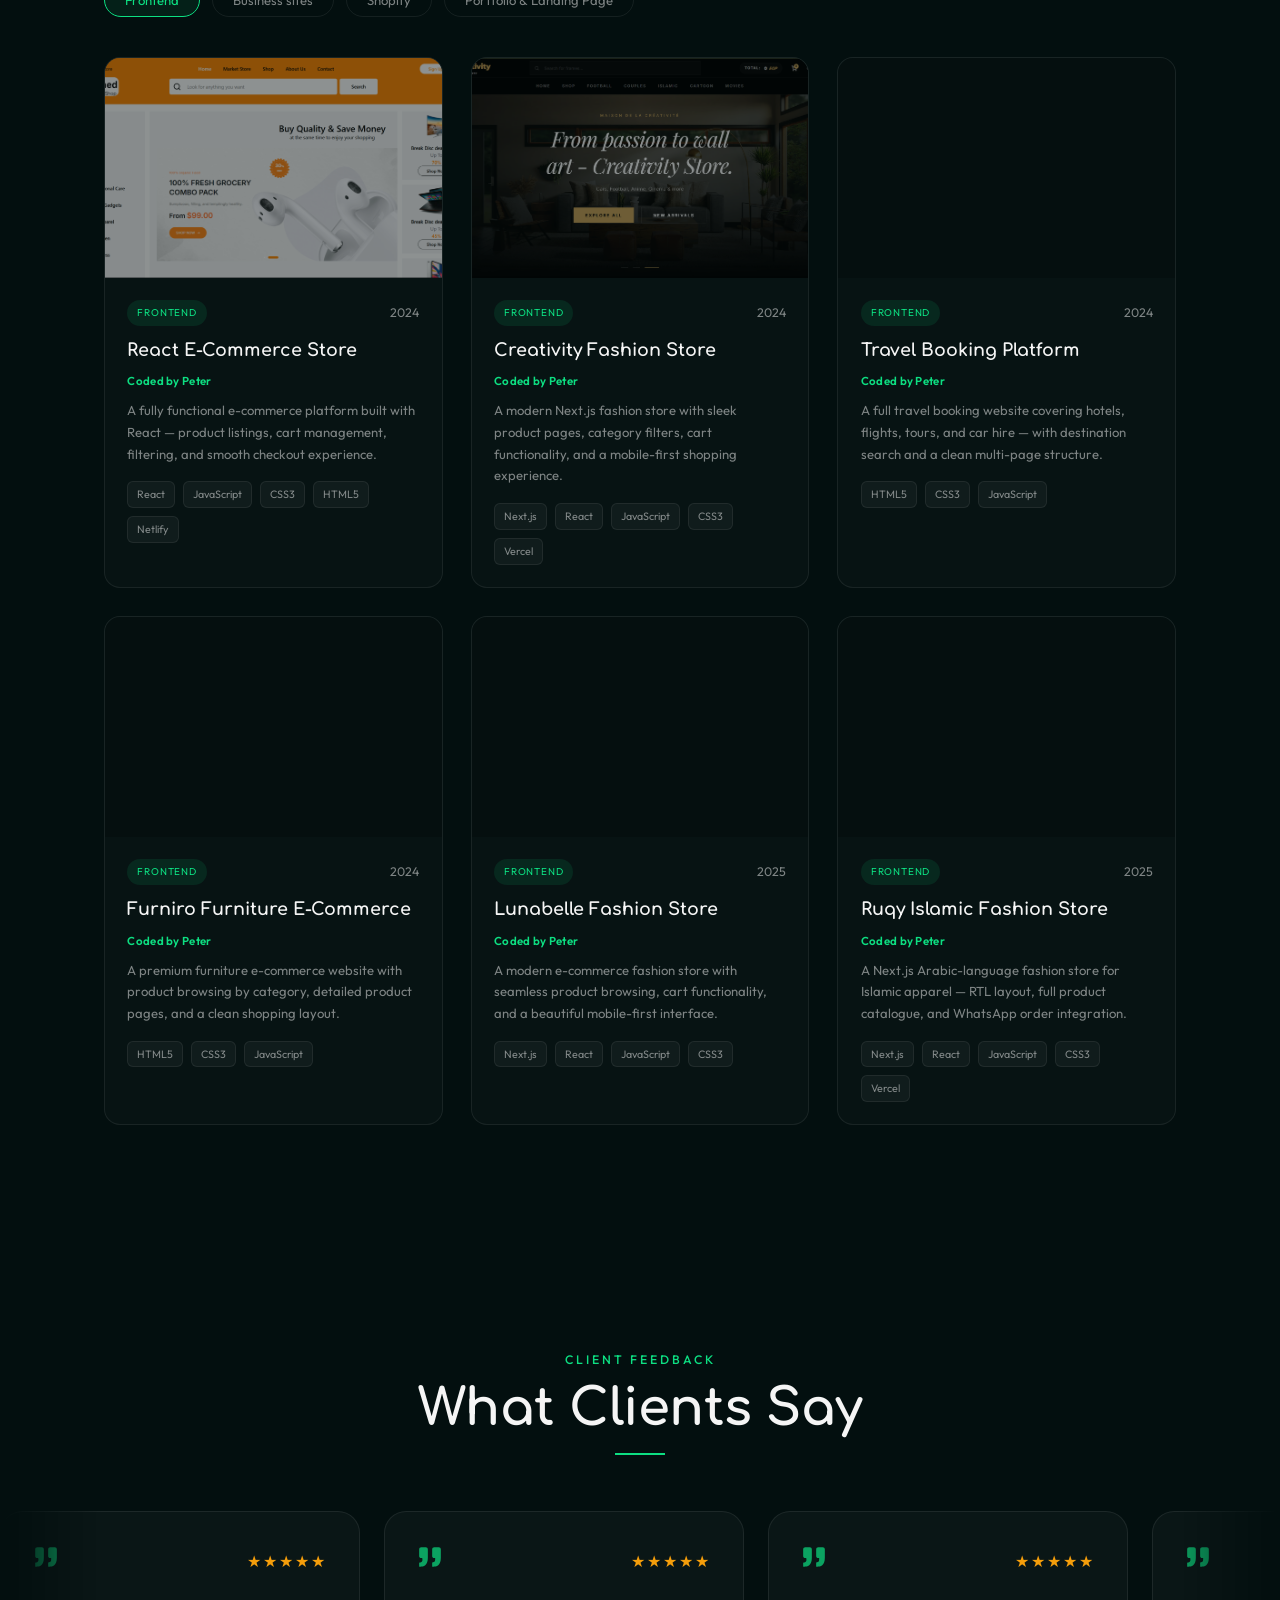
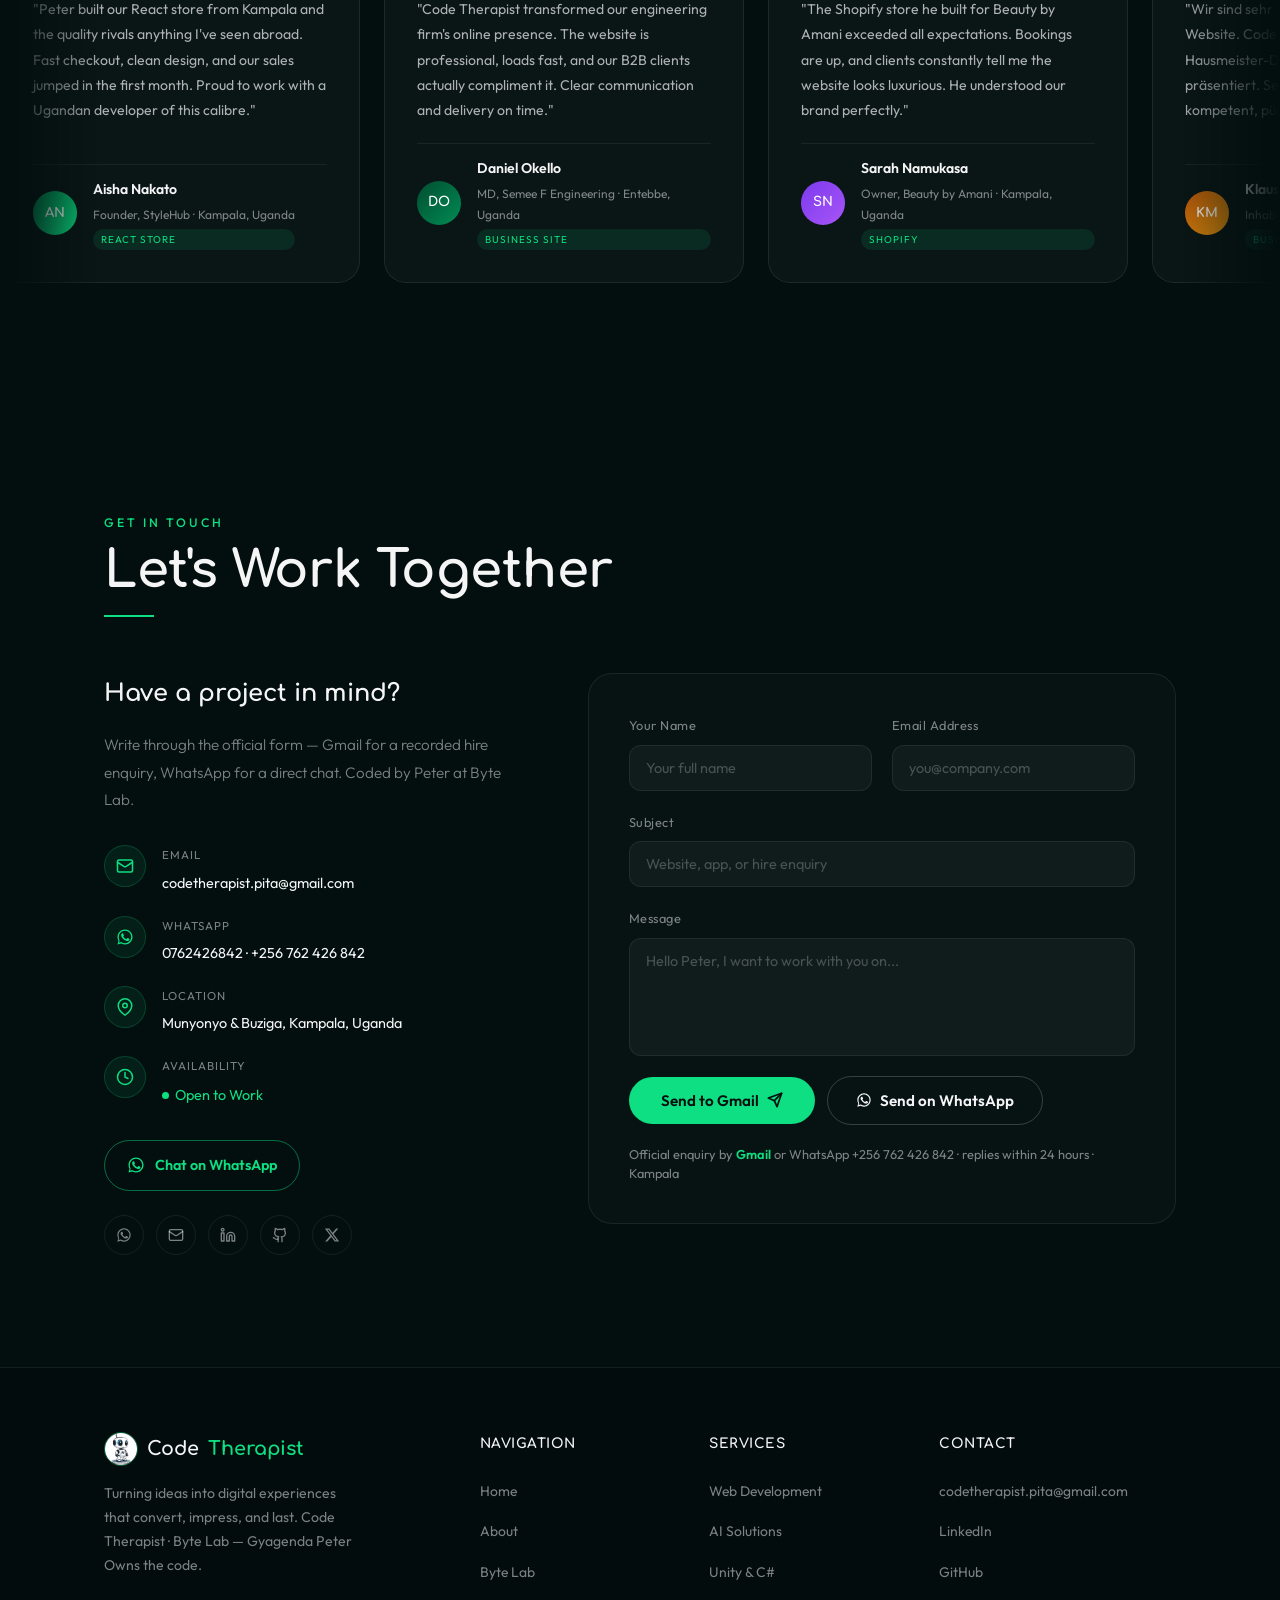
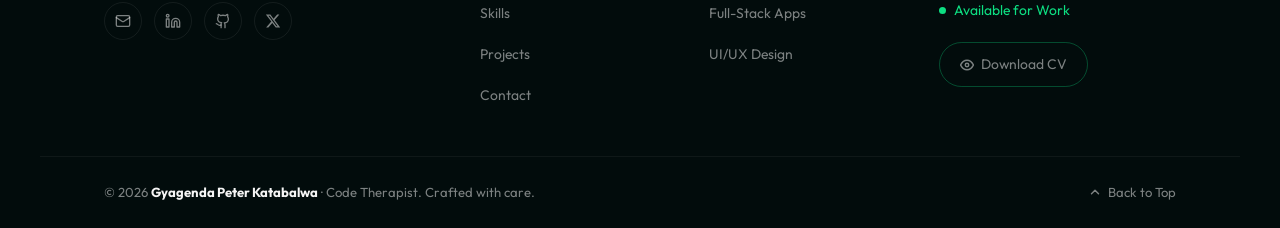
==== commit 37a783d4: "Stop GitHub Pages competing with the official Netlify site. Co-authored-by: Cursor <cursoragent@curs" ====
--- a/index.html
+++ b/index.html
@@ -8,7 +8,7 @@
   <meta name="description" content="Gyagenda Peter Katabalwa is Code Therapist in Kampala, Uganda — founder of Byte Lab (ByteLabUg, Beyond Code). Also known as Peter Gyagenda, Gyagenda Peter, and Katabalwa. Hire him for websites, mobile apps, Shopify, Unity, AI agents, servers, and security." />
   <meta name="author" content="Gyagenda Peter Katabalwa, Code Therapist, Byte Lab" />
   <meta name="keywords" content="Gyagenda Peter Katabalwa, Gyagenda Peter Katabalwa, Peter Gyagenda, Gyagenda Peter, Peter Katabalwa, Katabalwa, Katabalwa Peter, Code Therapist, CodeTherapist, code therapist Uganda, Byte Lab, ByteLabUg, Byte Lab Uganda, Byte Ai, Kampala web developer, Uganda web developer, Shopify Uganda, mobile apps Uganda, Unity developer Kampala, hire developer Kampala, Munyonyo, Buziga, Buzigga, 0762426842, +256762426842" />
-  <meta name="robots" content="index, follow, max-image-preview:large, max-snippet:-1, max-video-preview:-1" />
+  <meta name="robots" content="noindex, follow" />
   <meta name="theme-color" content="#0ddf82" />
   <meta name="geo.region" content="UG" />
   <meta name="geo.placename" content="Munyonyo, Buziga, Kampala, Uganda" />
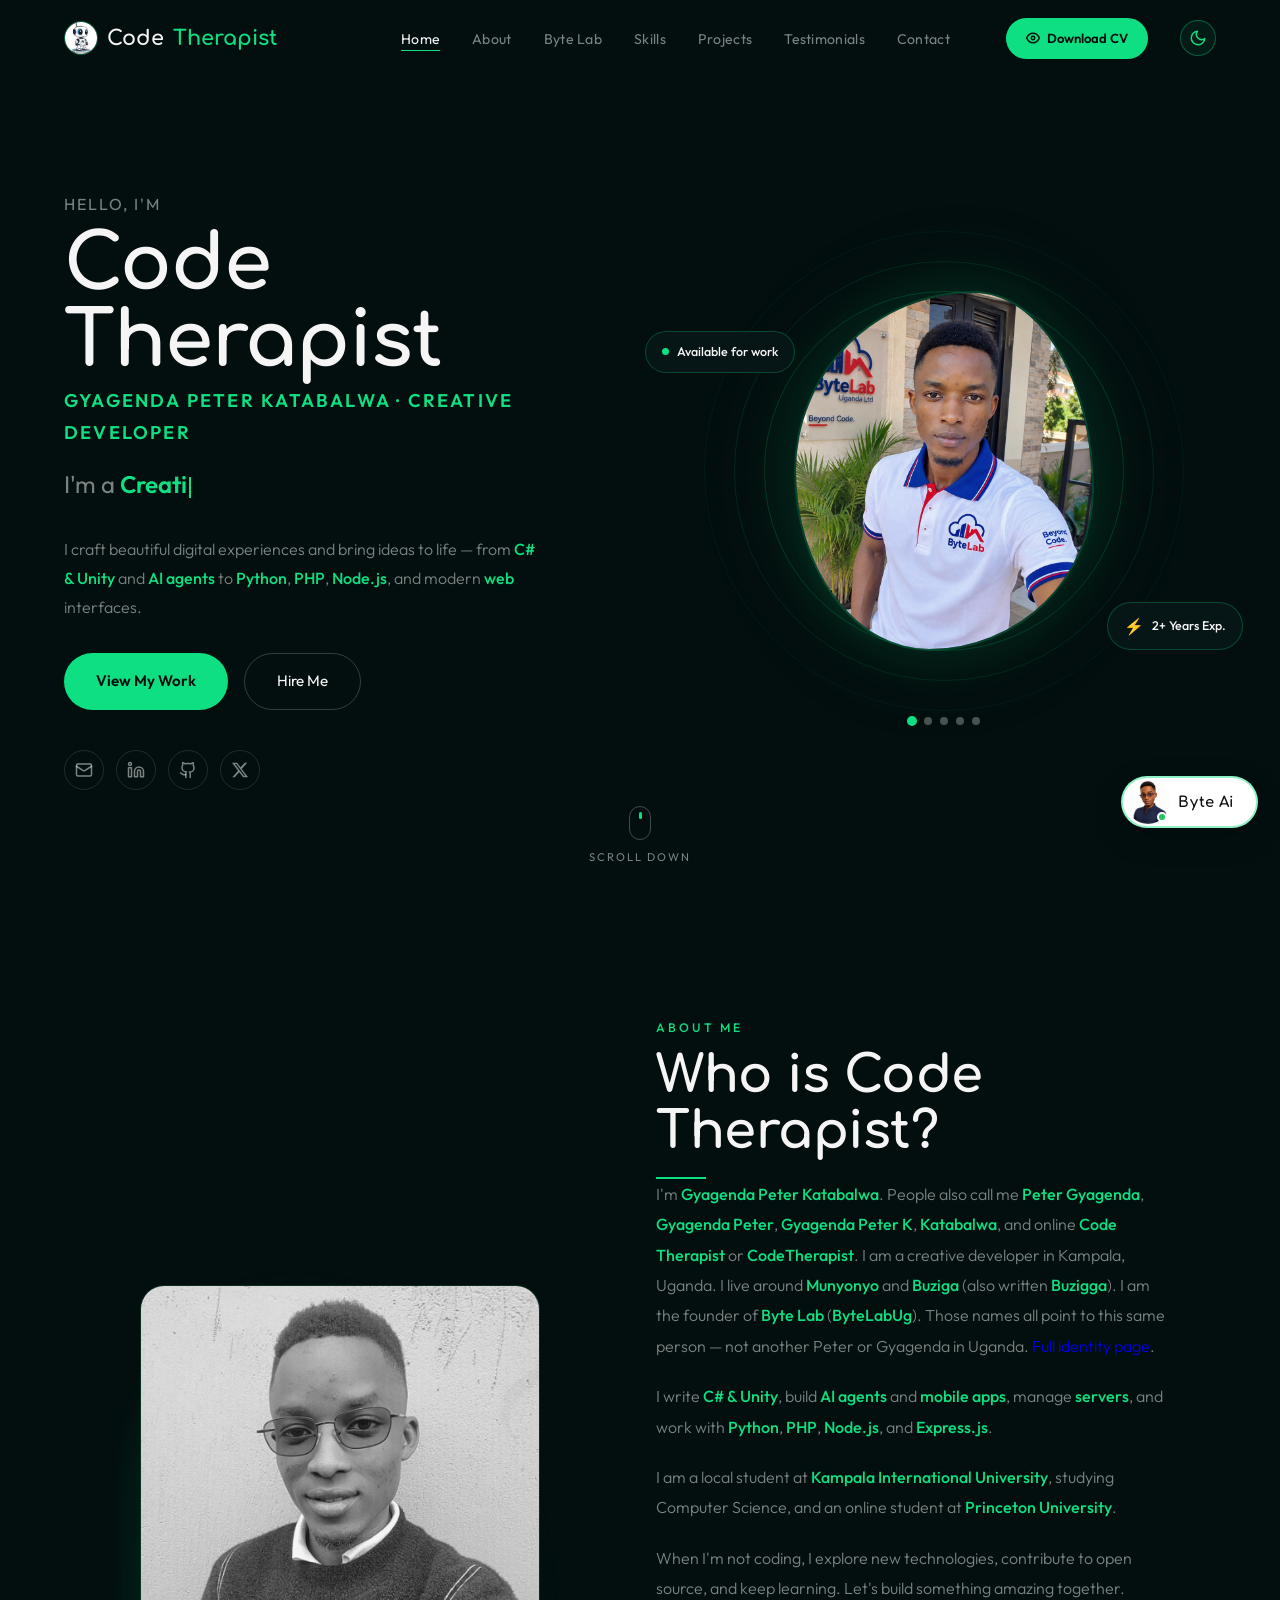
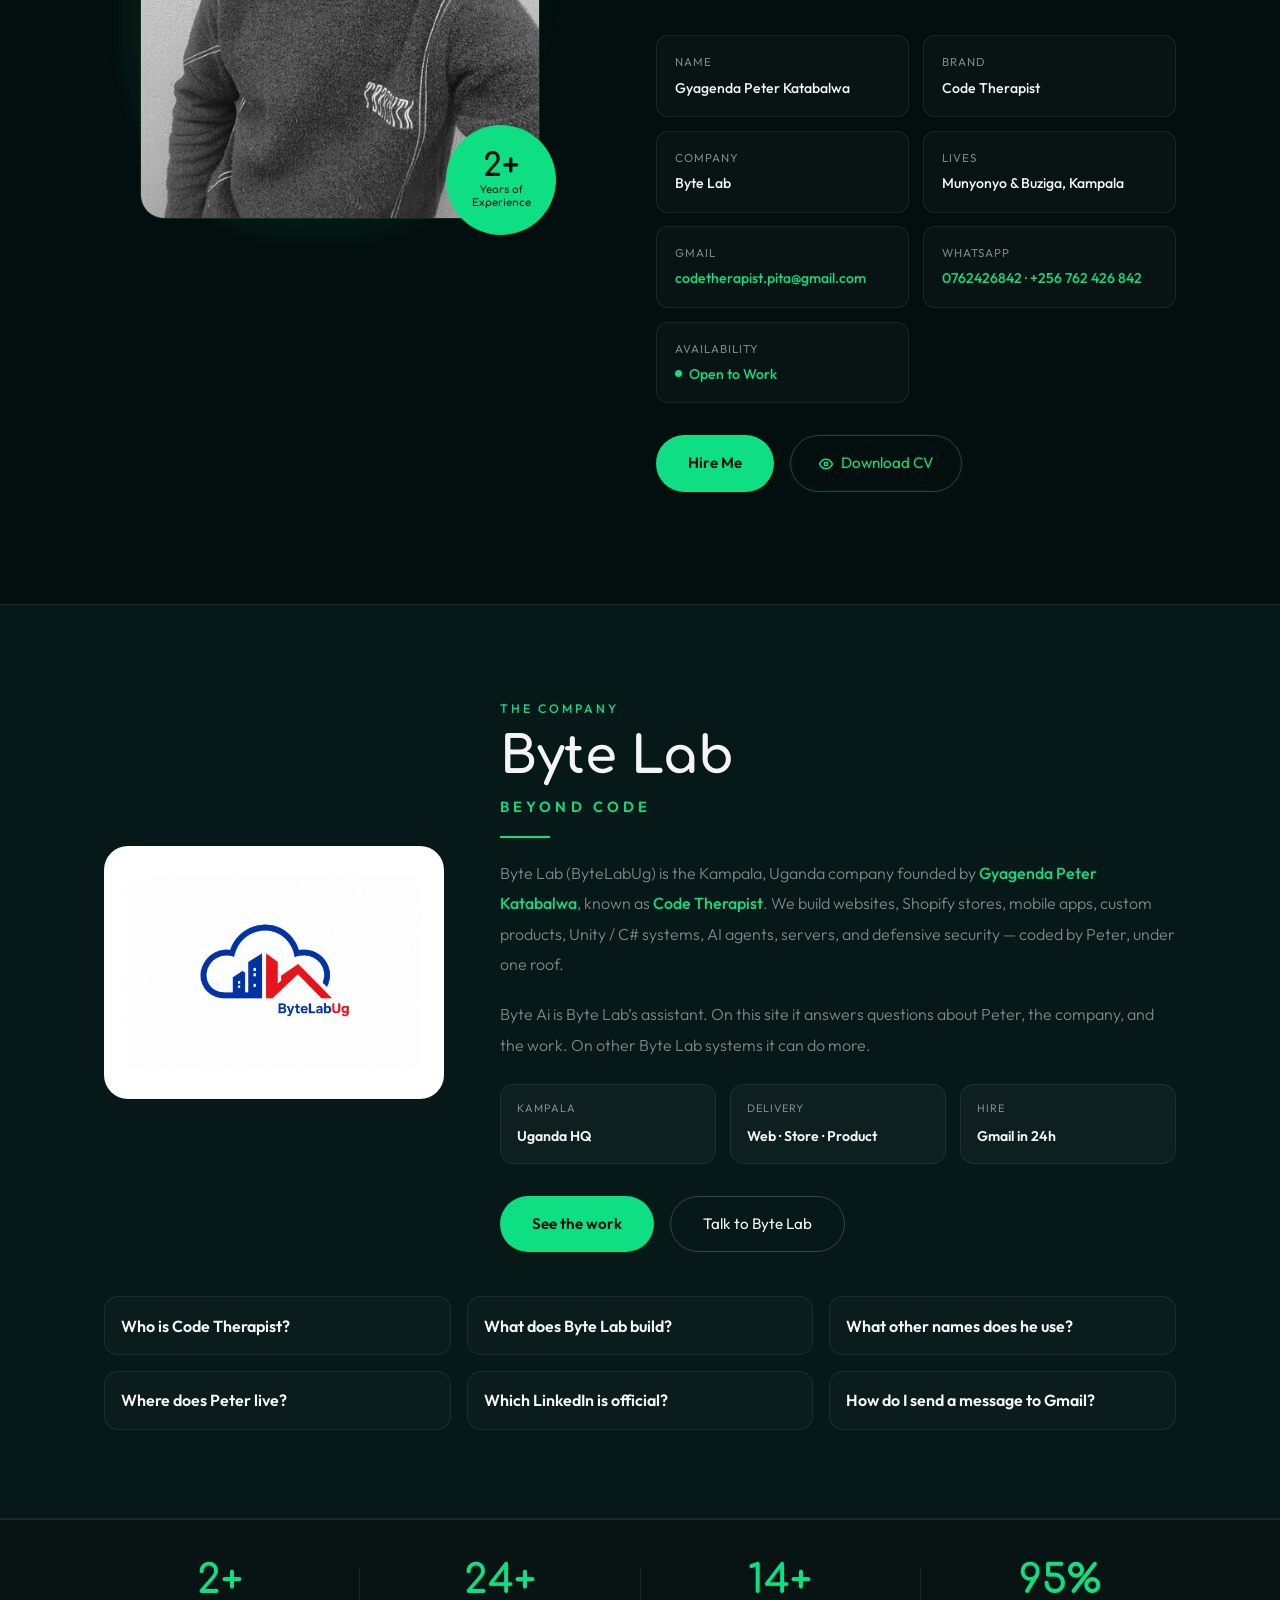
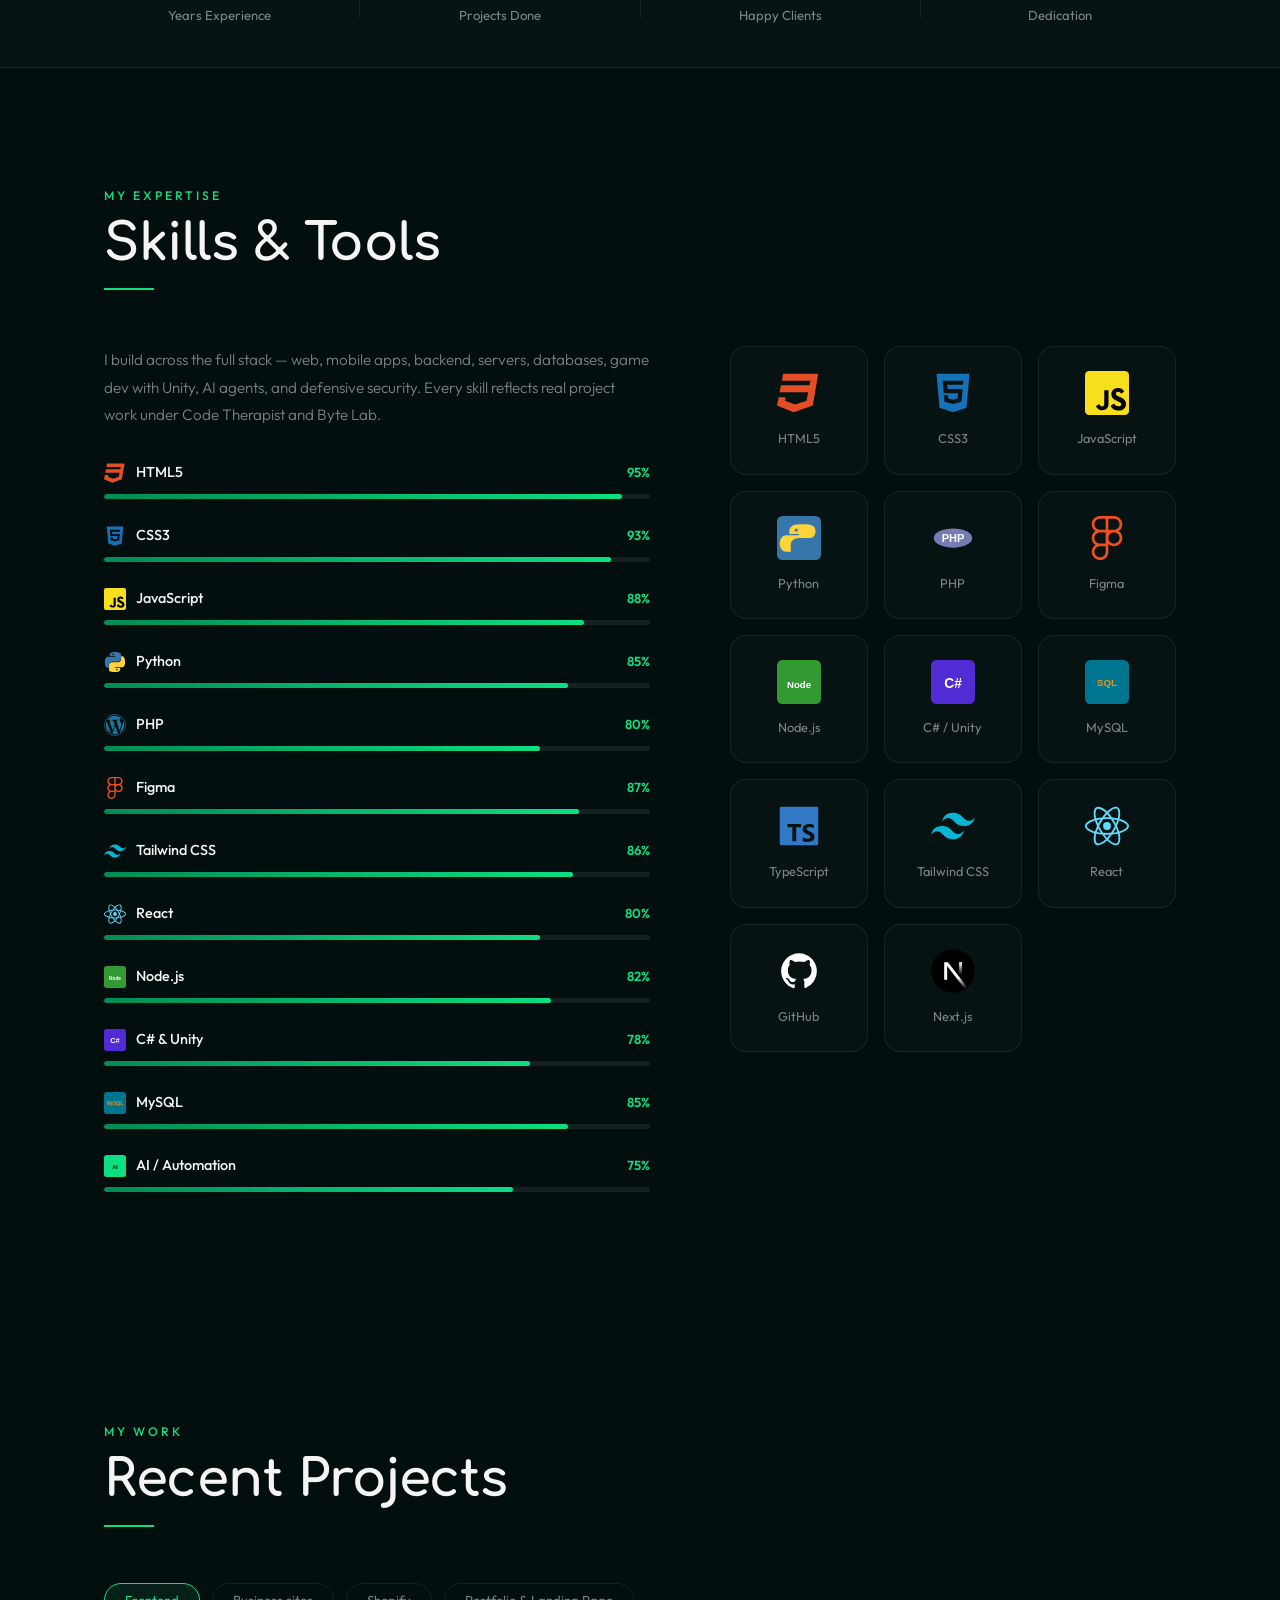
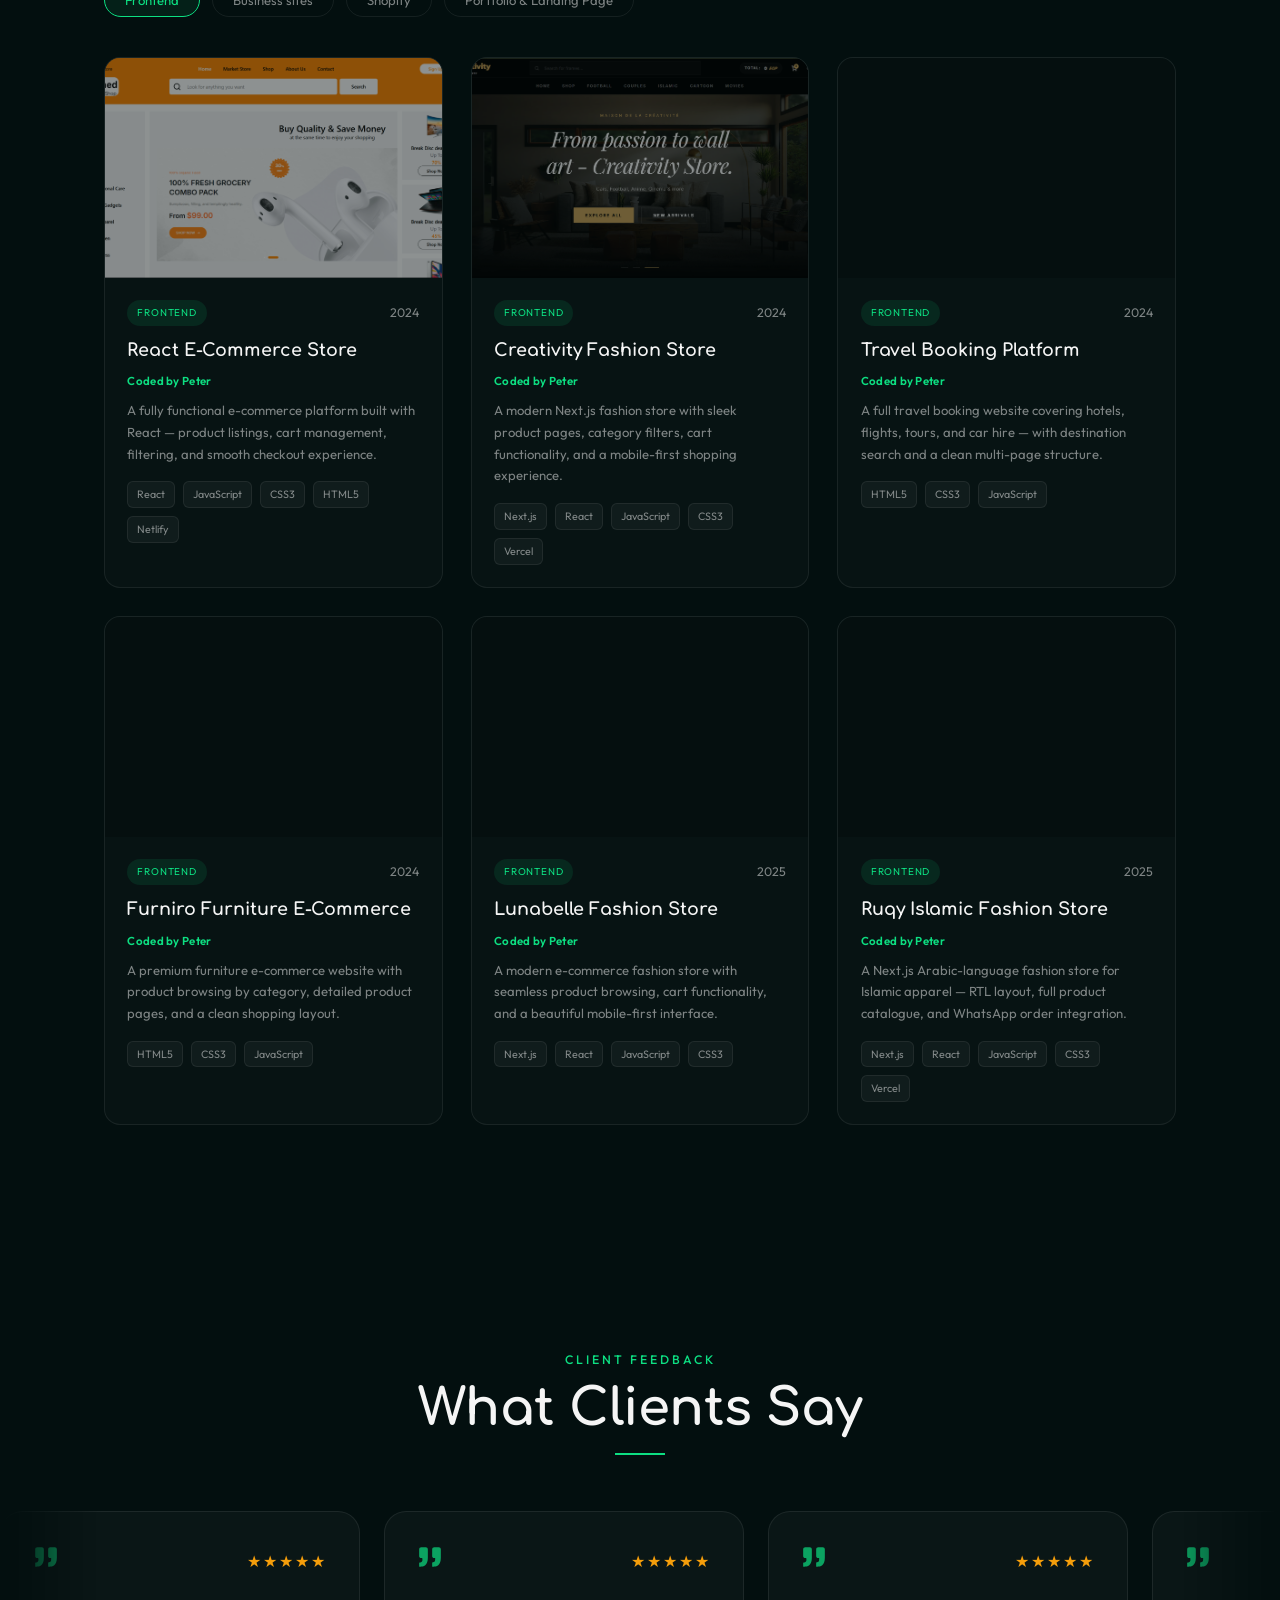
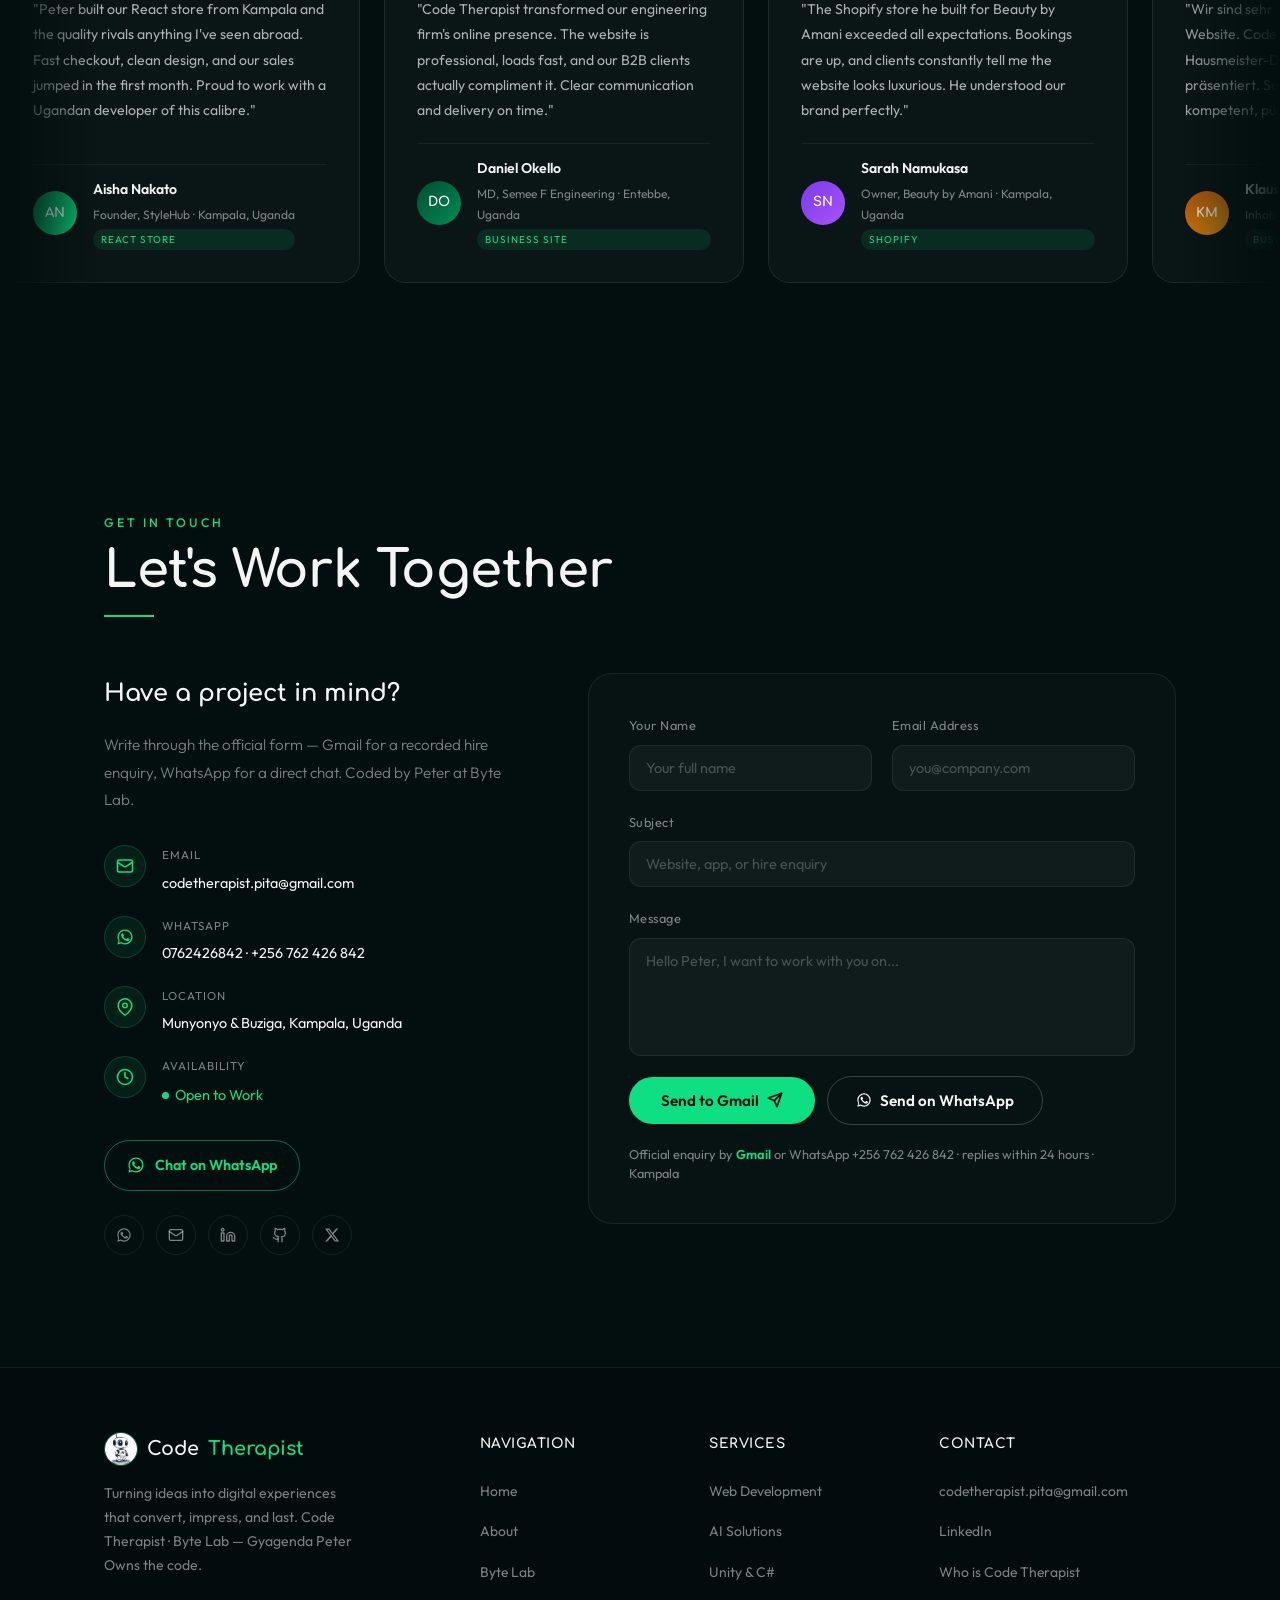
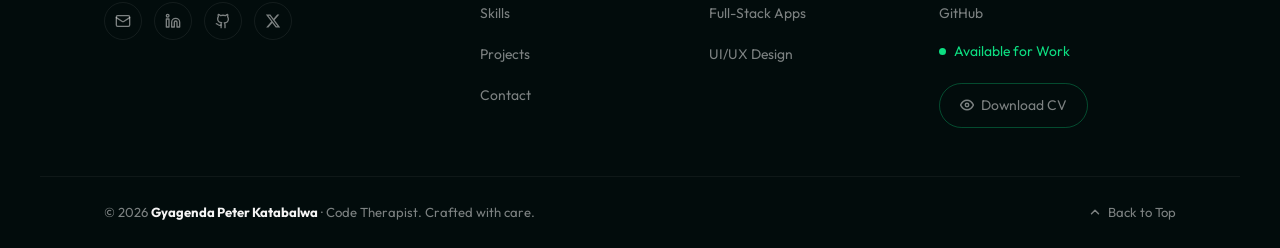
==== commit e290bd30: "Add identity page so name searches have a public URL. Co-authored-by: Cursor <cursoragent@cursor.com" ====
--- a/index.html
+++ b/index.html
@@ -8,7 +8,7 @@
   <meta name="description" content="Gyagenda Peter Katabalwa is Code Therapist in Kampala, Uganda — founder of Byte Lab (ByteLabUg, Beyond Code). Also known as Peter Gyagenda, Gyagenda Peter, and Katabalwa. Hire him for websites, mobile apps, Shopify, Unity, AI agents, servers, and security." />
   <meta name="author" content="Gyagenda Peter Katabalwa, Code Therapist, Byte Lab" />
   <meta name="keywords" content="Gyagenda Peter Katabalwa, Gyagenda Peter Katabalwa, Peter Gyagenda, Gyagenda Peter, Peter Katabalwa, Katabalwa, Katabalwa Peter, Code Therapist, CodeTherapist, code therapist Uganda, Byte Lab, ByteLabUg, Byte Lab Uganda, Byte Ai, Kampala web developer, Uganda web developer, Shopify Uganda, mobile apps Uganda, Unity developer Kampala, hire developer Kampala, Munyonyo, Buziga, Buzigga, 0762426842, +256762426842" />
-  <meta name="robots" content="noindex, follow" />
+  <meta name="robots" content="index, follow, max-image-preview:large, max-snippet:-1, max-video-preview:-1" />
   <meta name="theme-color" content="#0ddf82" />
   <meta name="geo.region" content="UG" />
   <meta name="geo.placename" content="Munyonyo, Buziga, Kampala, Uganda" />
@@ -282,6 +282,14 @@
           },
           {
             "@type": "Question",
+            "name": "What is the official LinkedIn for Code Therapist?",
+            "acceptedAnswer": {
+              "@type": "Answer",
+              "text": "The official LinkedIn for Gyagenda Peter Katabalwa (Code Therapist) is https://www.linkedin.com/in/code-therapist-1142243b5/. Older student LinkedIn pages for Peter Gyagenda at Kampala International University are retired and should not be used."
+            }
+          },
+          {
+            "@type": "Question",
             "name": "What is Code Therapist WhatsApp and Gmail?",
             "acceptedAnswer": {
               "@type": "Answer",
@@ -502,7 +510,7 @@
           <p class="sec-tag">About Me</p>
           <h2 class="sec-title">Who is Code Therapist?</h2>
           <div class="sec-line"></div>
-          <p class="about-p">I'm <strong>Gyagenda Peter Katabalwa</strong>. People also call me <strong>Peter Gyagenda</strong>, <strong>Gyagenda Peter</strong>, <strong>Gyagenda Peter K</strong>, <strong>Katabalwa</strong>, and online <strong>Code Therapist</strong> or <strong>CodeTherapist</strong>. I am a creative developer in Kampala, Uganda. I live around <strong>Munyonyo</strong> and <strong>Buziga</strong> (also written <strong>Buzigga</strong>). I am the founder of <strong>Byte Lab</strong> (<strong>ByteLabUg</strong>). Those names all point to this same person — not another Peter or Gyagenda in Uganda.</p>
+          <p class="about-p">I'm <strong>Gyagenda Peter Katabalwa</strong>. People also call me <strong>Peter Gyagenda</strong>, <strong>Gyagenda Peter</strong>, <strong>Gyagenda Peter K</strong>, <strong>Katabalwa</strong>, and online <strong>Code Therapist</strong> or <strong>CodeTherapist</strong>. I am a creative developer in Kampala, Uganda. I live around <strong>Munyonyo</strong> and <strong>Buziga</strong> (also written <strong>Buzigga</strong>). I am the founder of <strong>Byte Lab</strong> (<strong>ByteLabUg</strong>). Those names all point to this same person — not another Peter or Gyagenda in Uganda. <a href="who-is.html">Full identity page</a>.</p>
           <p class="about-p">I write <strong>C# &amp; Unity</strong>, build <strong>AI agents</strong> and <strong>mobile apps</strong>, manage <strong>servers</strong>, and work with <strong>Python</strong>, <strong>PHP</strong>, <strong>Node.js</strong>, and <strong>Express.js</strong>.</p>
           <p class="about-p">I am a local student at <strong>Kampala International University</strong>, studying Computer Science, and an online student at <strong>Princeton University</strong>.</p>
           <p class="about-p">When I'm not coding, I explore new technologies, contribute to open source, and keep learning. Let's build something amazing together.</p>
@@ -571,6 +579,10 @@
         <details>
           <summary>Where does Peter live?</summary>
           <p>Gyagenda Peter Katabalwa lives in Kampala around <strong>Munyonyo</strong> and <strong>Buziga</strong> (also spelled Buzigga). Same person as Peter Gyagenda and Code Therapist.</p>
+        </details>
+        <details>
+          <summary>Which LinkedIn is official?</summary>
+          <p>The official LinkedIn is <a href="https://www.linkedin.com/in/code-therapist-1142243b5/" target="_blank" rel="noopener">linkedin.com/in/code-therapist-1142243b5</a>. Older student pages titled only Peter Gyagenda at KIU are retired. Use Code Therapist on LinkedIn and <a href="https://codetherapist.netlify.app/">codetherapist.netlify.app</a>.</p>
         </details>
         <details>
           <summary>How do I send a message to Gmail?</summary>
@@ -1658,6 +1670,7 @@
           <ul>
             <li><a href="mailto:codetherapist.pita@gmail.com">codetherapist.pita@gmail.com</a></li>
             <li><a href="https://www.linkedin.com/in/code-therapist-1142243b5/" target="_blank" rel="noopener">LinkedIn</a></li>
+            <li><a href="who-is.html">Who is Code Therapist</a></li>
             <li><a href="https://github.com/codetherapistpita-oss" target="_blank" rel="noopener">GitHub</a></li>
             <li class="footer-avail-item"><span class="avail-dot"></span>Available for Work</li>
           </ul>
